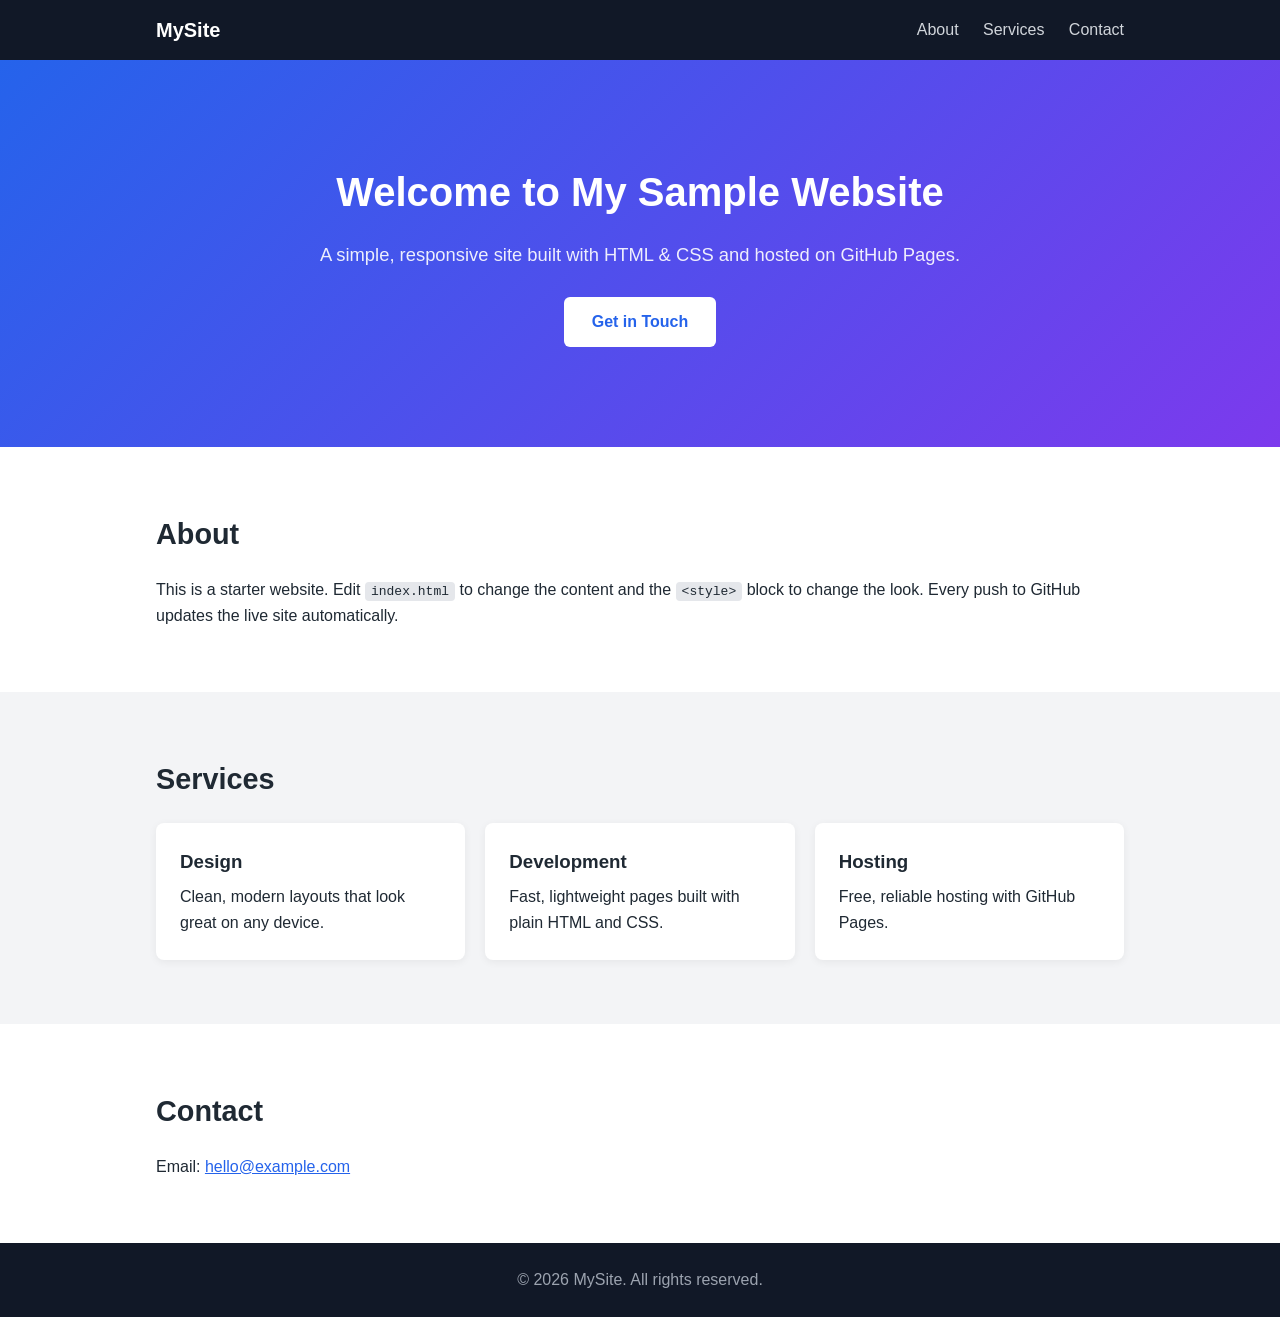
==== index.html @ a5983d8c "first commit" ====
<!DOCTYPE html>
<html lang="en">
<head>
  <meta charset="UTF-8">
  <meta name="viewport" content="width=device-width, initial-scale=1.0">
  <title>My Sample Website</title>
  <style>
    * { box-sizing: border-box; margin: 0; padding: 0; }

    body {
      font-family: -apple-system, BlinkMacSystemFont, "Segoe UI", Roboto, sans-serif;
      line-height: 1.6;
      color: #1f2933;
      background: #ffffff;
    }

    .container { max-width: 1000px; margin: 0 auto; padding: 0 16px; }

    a { color: #2563eb; }

    /* Navigation */
    .nav { background: #111827; position: sticky; top: 0; z-index: 10; }
    .nav-inner { display: flex; justify-content: space-between; align-items: center; height: 60px; }
    .logo { color: #fff; font-weight: 700; font-size: 1.25rem; text-decoration: none; }
    .nav nav a { color: #d1d5db; text-decoration: none; margin-left: 20px; }
    .nav nav a:hover { color: #fff; }

    /* Hero */
    .hero {
      background: linear-gradient(135deg, #2563eb, #7c3aed);
      color: #fff;
      text-align: center;
      padding: 100px 0;
    }
    .hero h1 { font-size: 2.5rem; margin-bottom: 16px; }
    .hero p { font-size: 1.15rem; margin-bottom: 28px; opacity: 0.9; }

    .btn {
      display: inline-block;
      background: #fff;
      color: #2563eb;
      padding: 12px 28px;
      border-radius: 6px;
      text-decoration: none;
      font-weight: 600;
    }
    .btn:hover { background: #e5e7eb; }

    /* Sections */
    .section { padding: 64px 0; }
    .section.alt { background: #f3f4f6; }
    .section h2 { font-size: 1.8rem; margin-bottom: 20px; }

    code { background: #e5e7eb; padding: 2px 6px; border-radius: 4px; }

    .cards { display: grid; grid-template-columns: repeat(auto-fit, minmax(240px, 1fr)); gap: 20px; }
    .card { background: #fff; padding: 24px; border-radius: 8px; box-shadow: 0 2px 8px rgba(0, 0, 0, 0.06); }
    .card h3 { margin-bottom: 8px; }

    /* Footer */
    .footer { background: #111827; color: #9ca3af; text-align: center; padding: 24px 0; }

    @media (max-width: 600px) {
      .hero { padding: 64px 0; }
      .hero h1 { font-size: 1.8rem; }
      .nav nav a { margin-left: 12px; font-size: 0.9rem; }
    }
  </style>
</head>
<body>
  <header class="nav">
    <div class="container nav-inner">
      <a href="#" class="logo">MySite</a>
      <nav>
        <a href="#about">About</a>
        <a href="#services">Services</a>
        <a href="#contact">Contact</a>
      </nav>
    </div>
  </header>

  <section class="hero">
    <div class="container">
      <h1>Welcome to My Sample Website</h1>
      <p>A simple, responsive site built with HTML &amp; CSS and hosted on GitHub Pages.</p>
      <a href="#contact" class="btn">Get in Touch</a>
    </div>
  </section>

  <section id="about" class="section">
    <div class="container">
      <h2>About</h2>
      <p>This is a starter website. Edit <code>index.html</code> to change the content and the
        <code>&lt;style&gt;</code> block to change the look. Every push to GitHub updates the live site automatically.</p>
    </div>
  </section>

  <section id="services" class="section alt">
    <div class="container">
      <h2>Services</h2>
      <div class="cards">
        <div class="card">
          <h3>Design</h3>
          <p>Clean, modern layouts that look great on any device.</p>
        </div>
        <div class="card">
          <h3>Development</h3>
          <p>Fast, lightweight pages built with plain HTML and CSS.</p>
        </div>
        <div class="card">
          <h3>Hosting</h3>
          <p>Free, reliable hosting with GitHub Pages.</p>
        </div>
      </div>
    </div>
  </section>

  <section id="contact" class="section">
    <div class="container">
      <h2>Contact</h2>
      <p>Email: <a href="mailto:hello@example.com">hello@example.com</a></p>
    </div>
  </section>

  <footer class="footer">
    <div class="container">
      <p>&copy; <span id="year"></span> MySite. All rights reserved.</p>
    </div>
  </footer>

  <script>
    document.getElementById("year").textContent = new Date().getFullYear();
  </script>
</body>
</html>
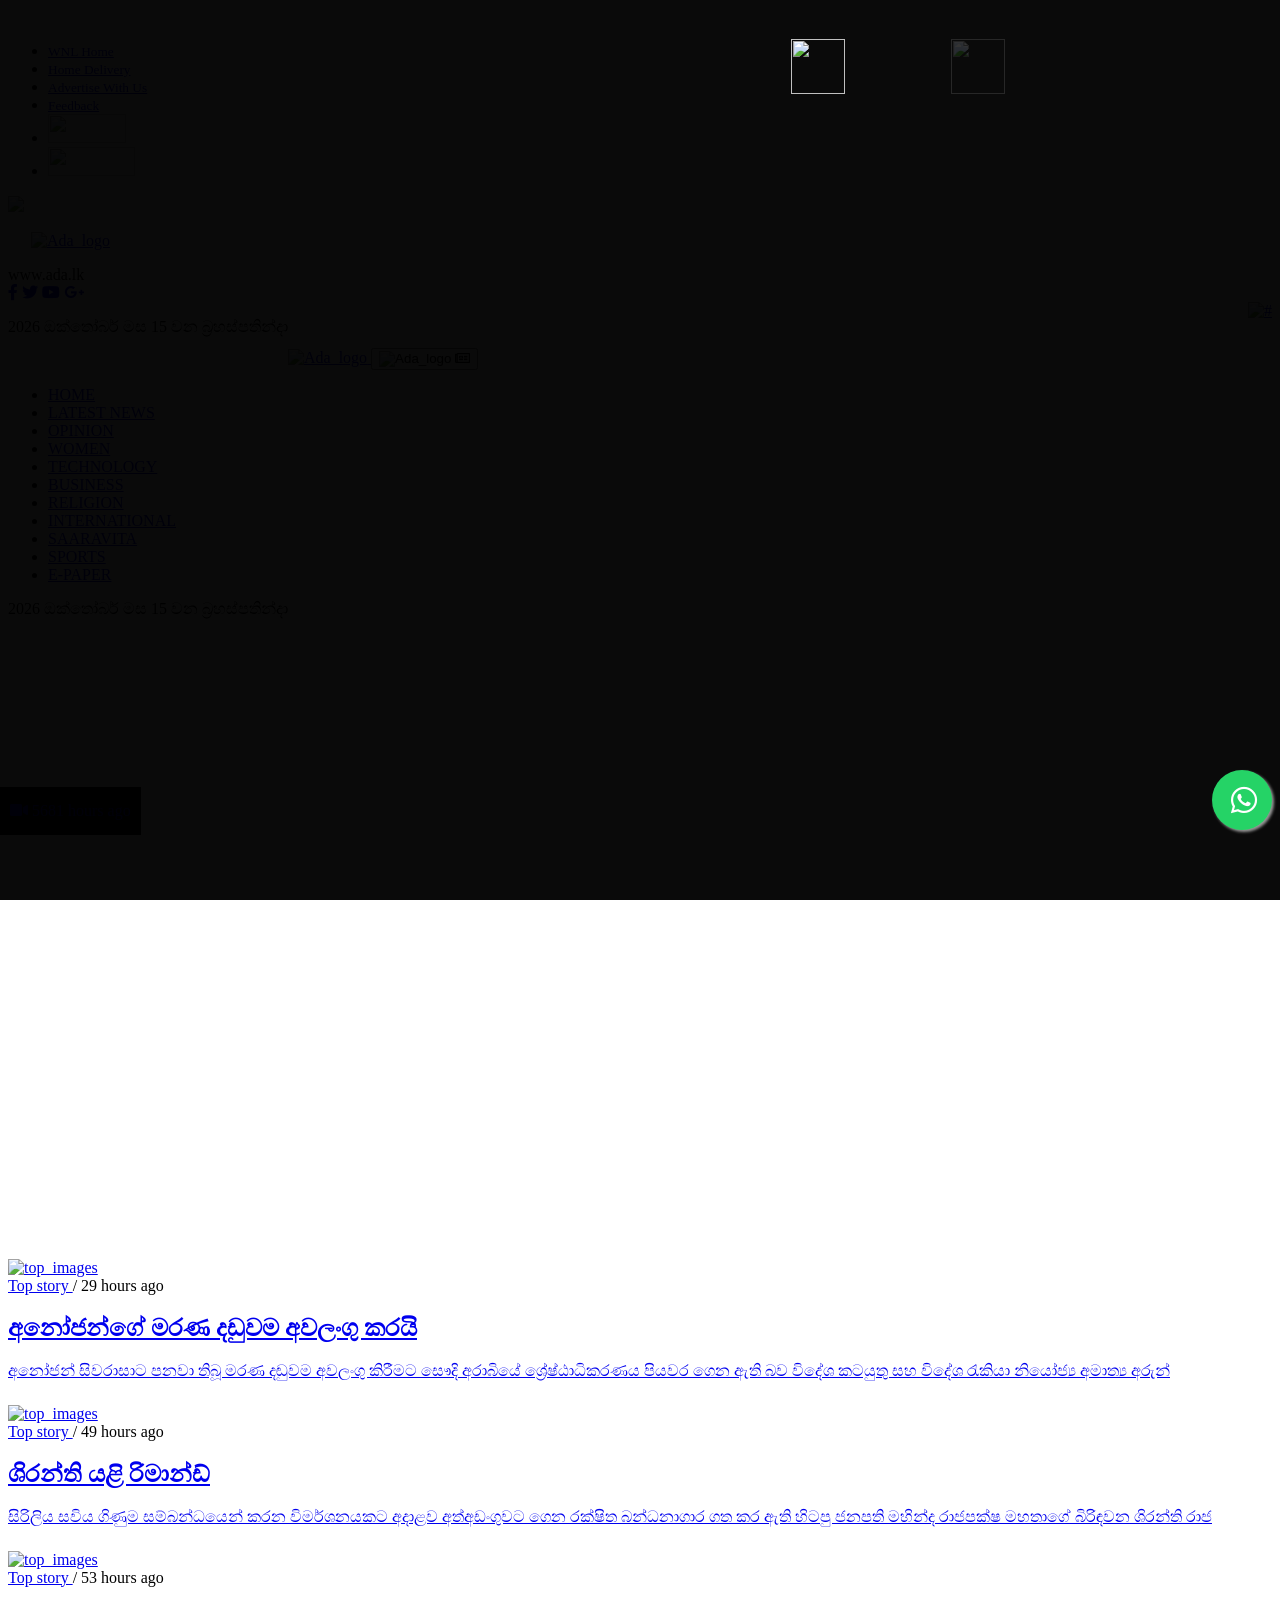
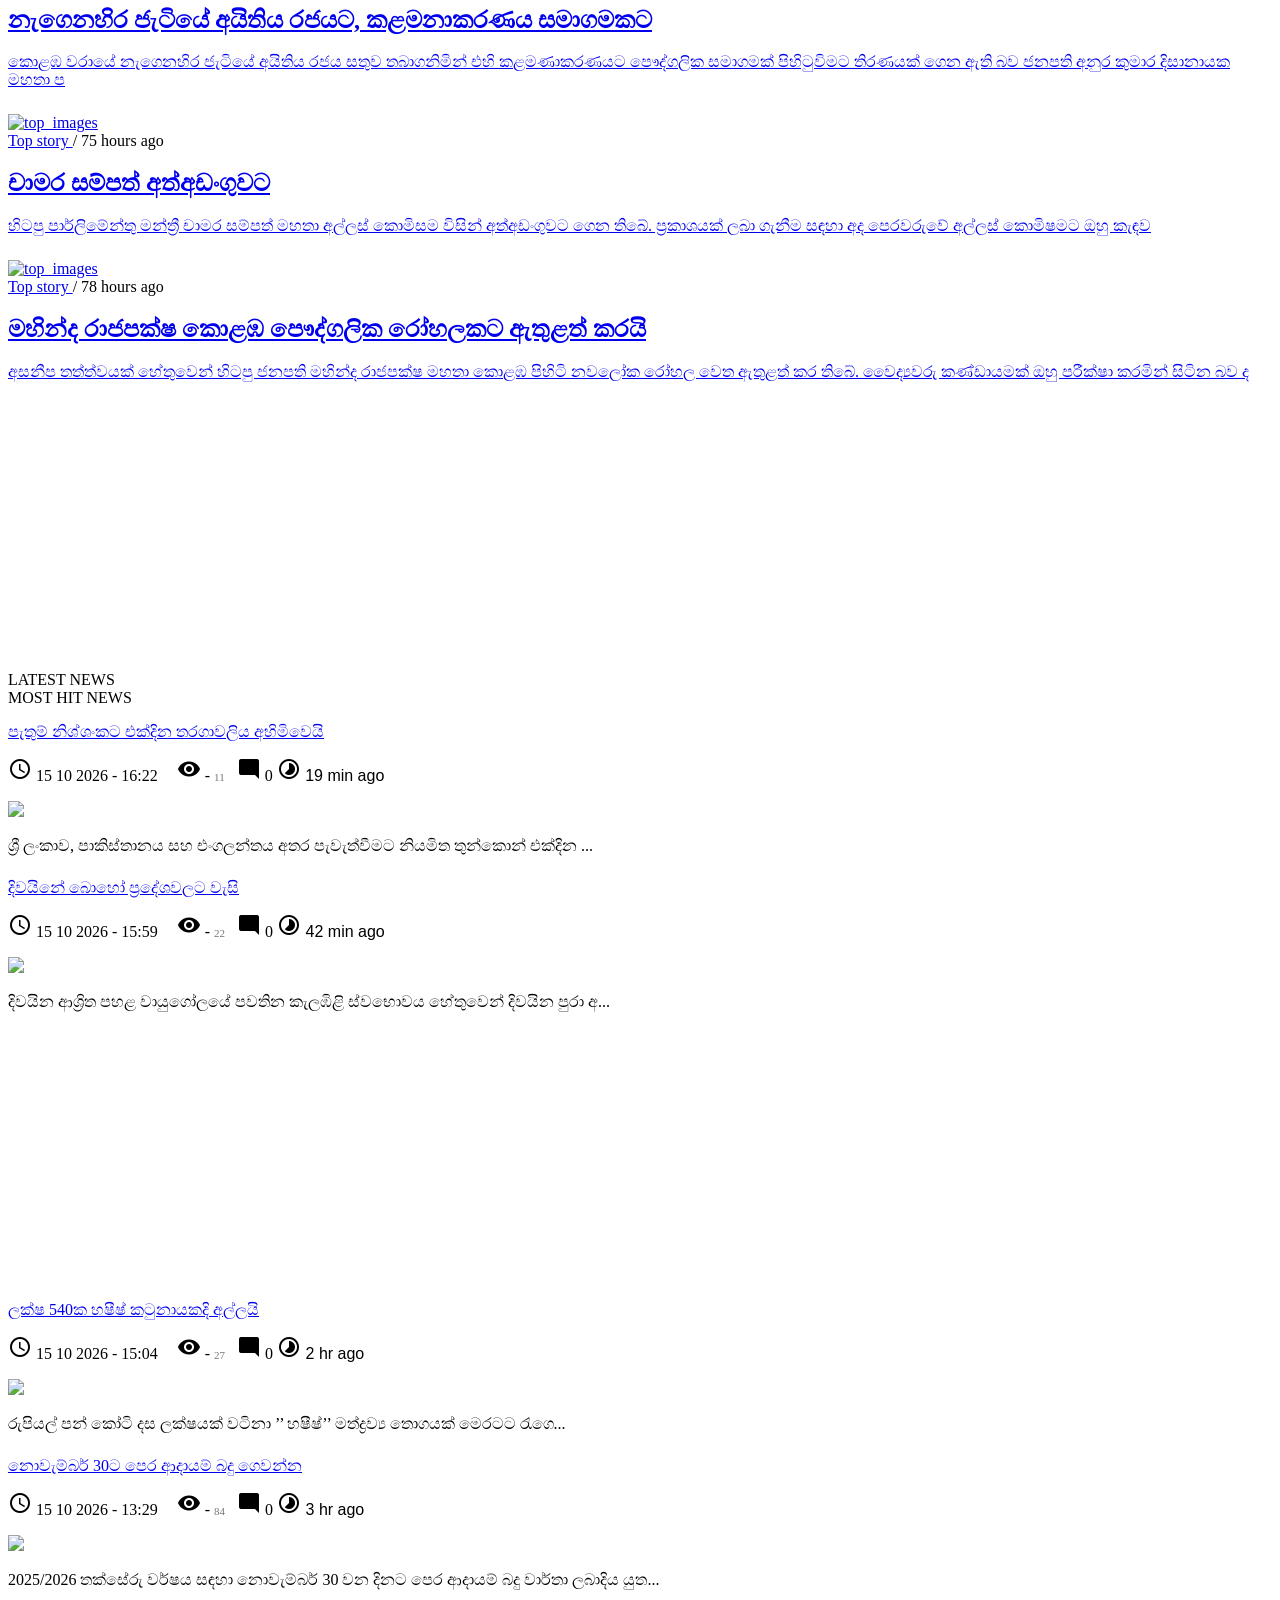
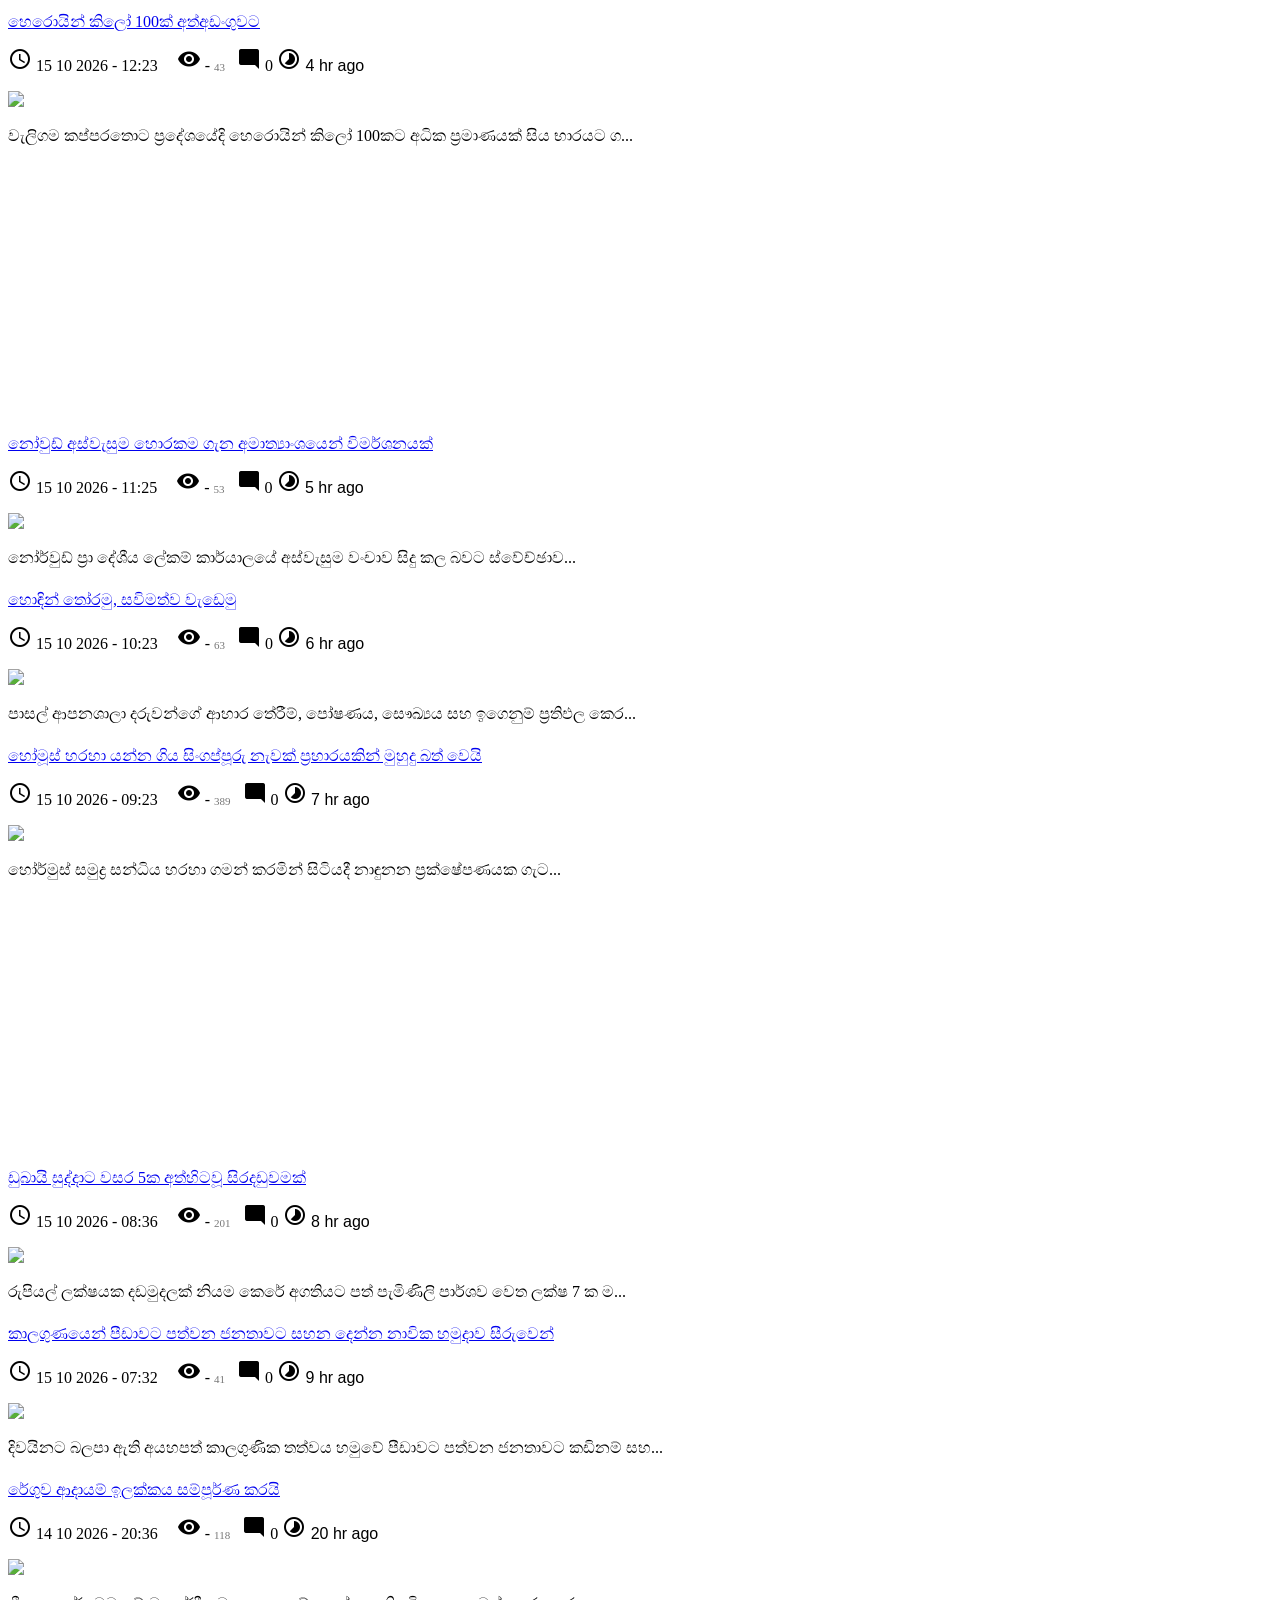
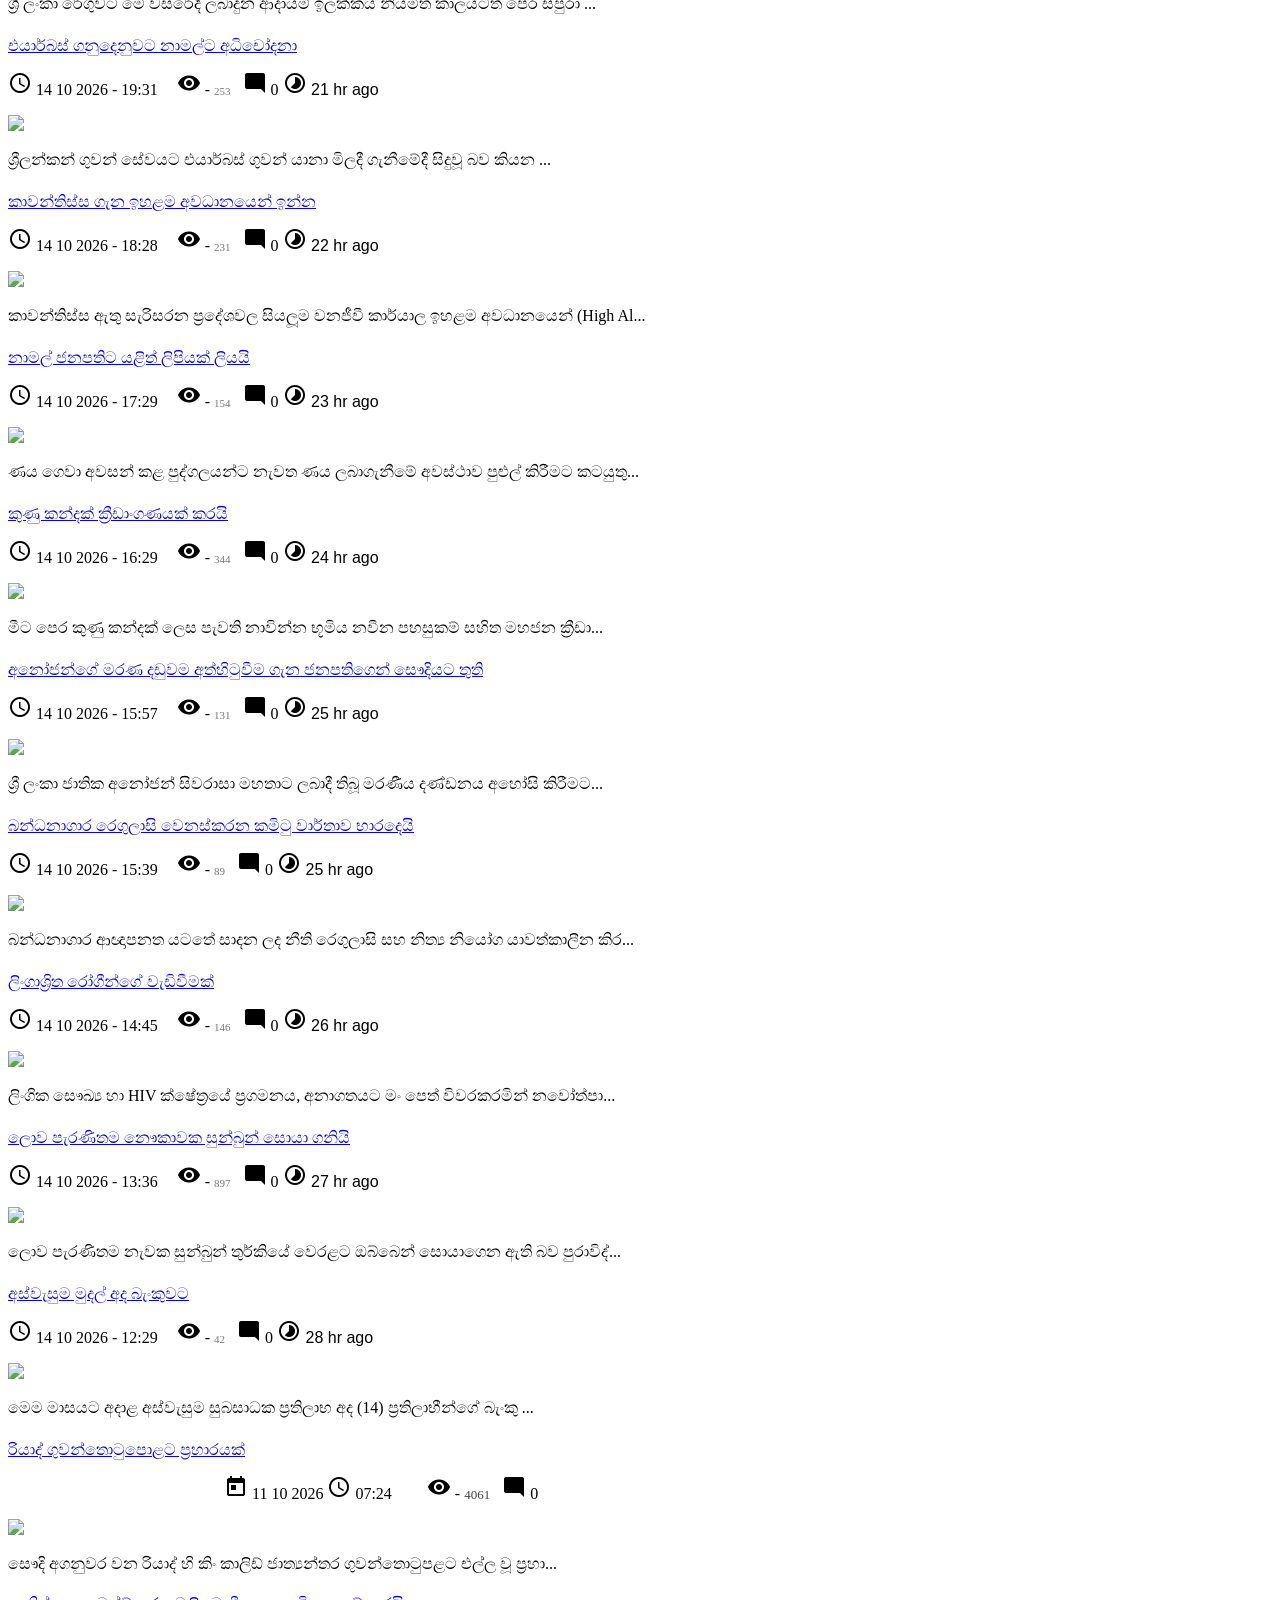
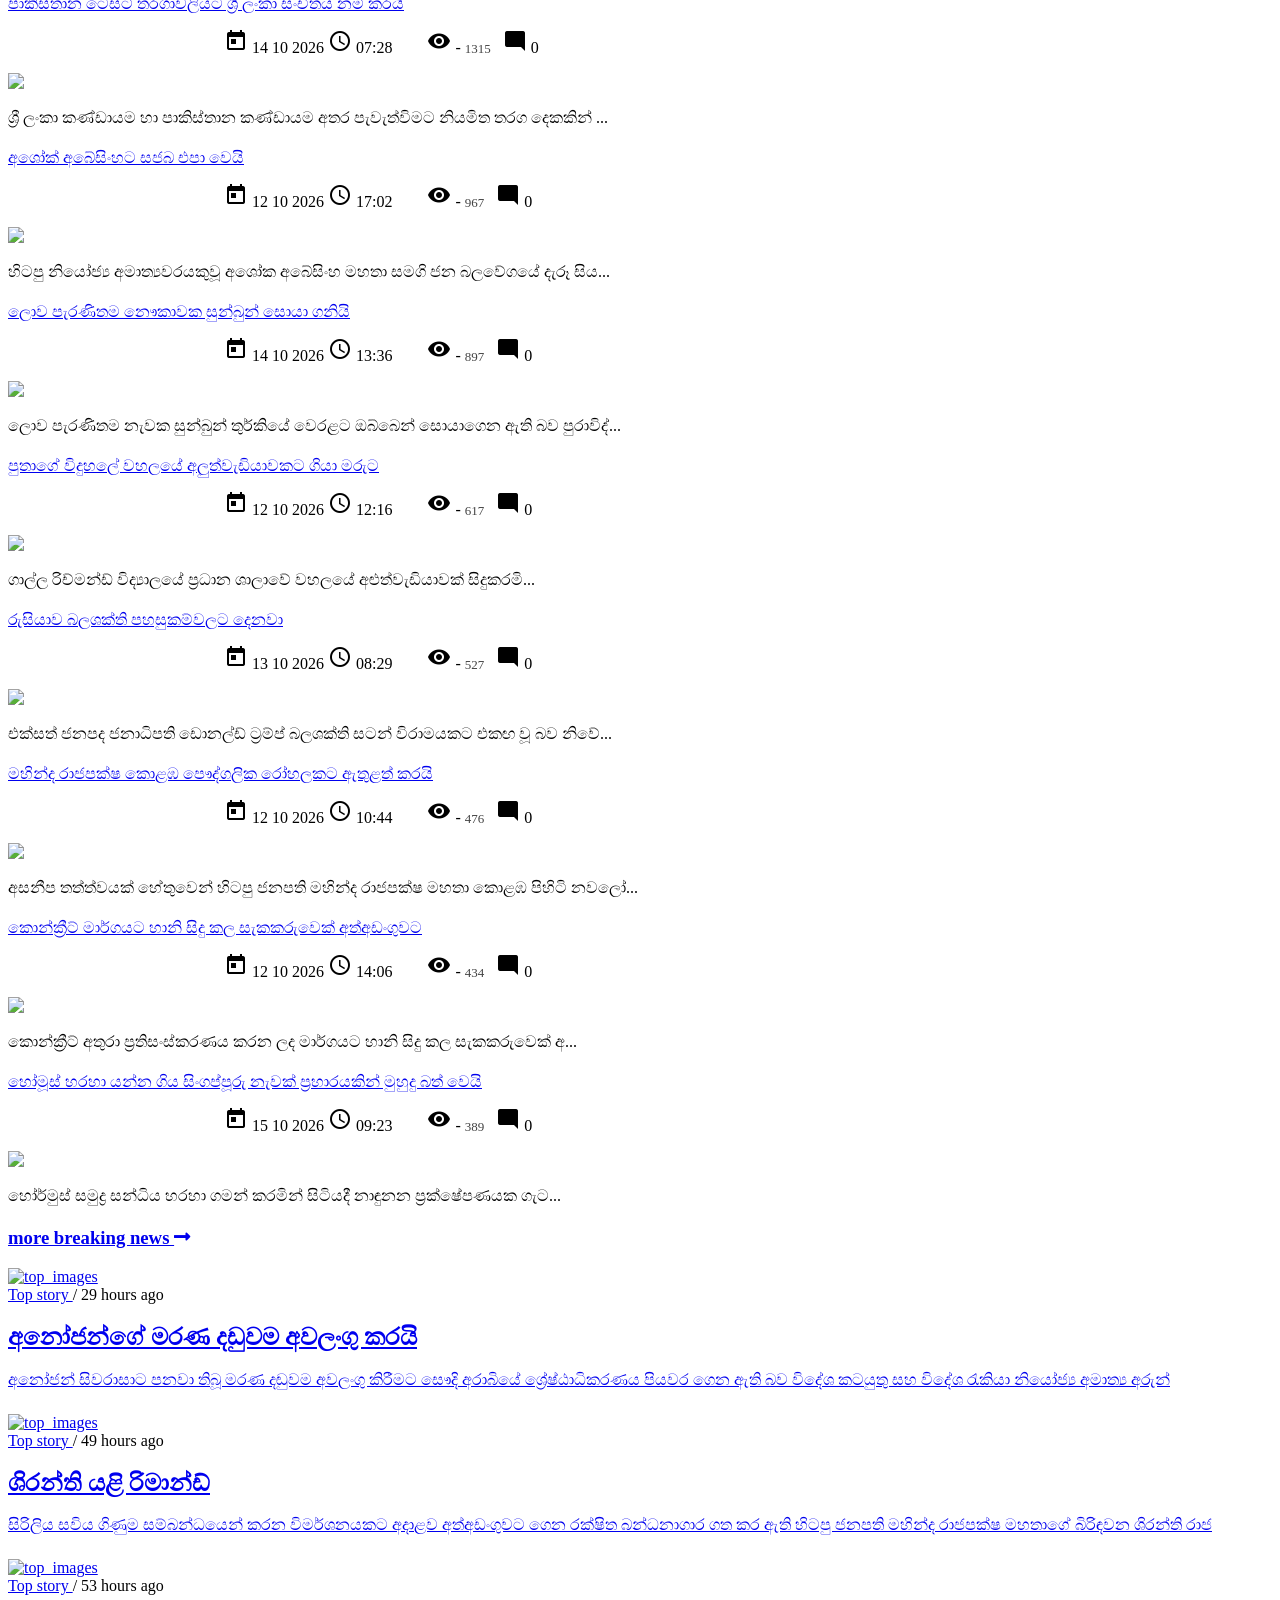
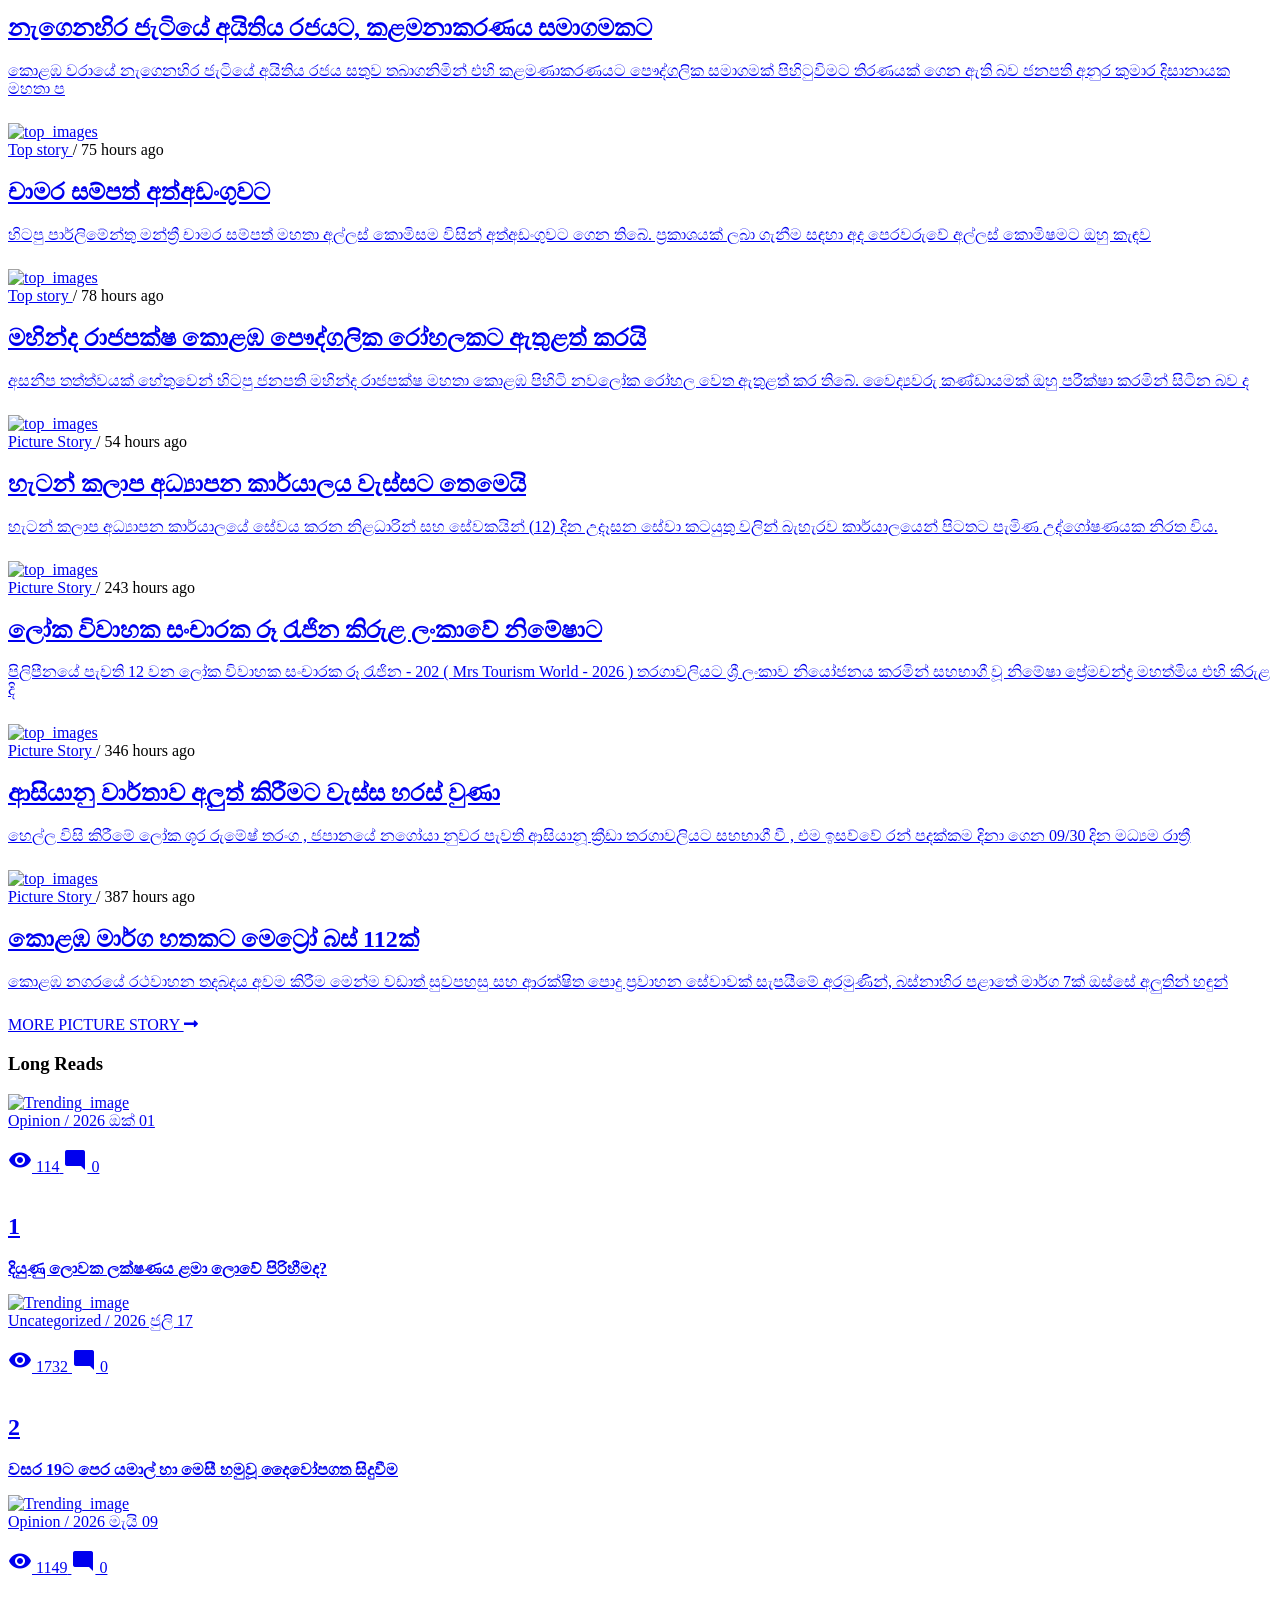
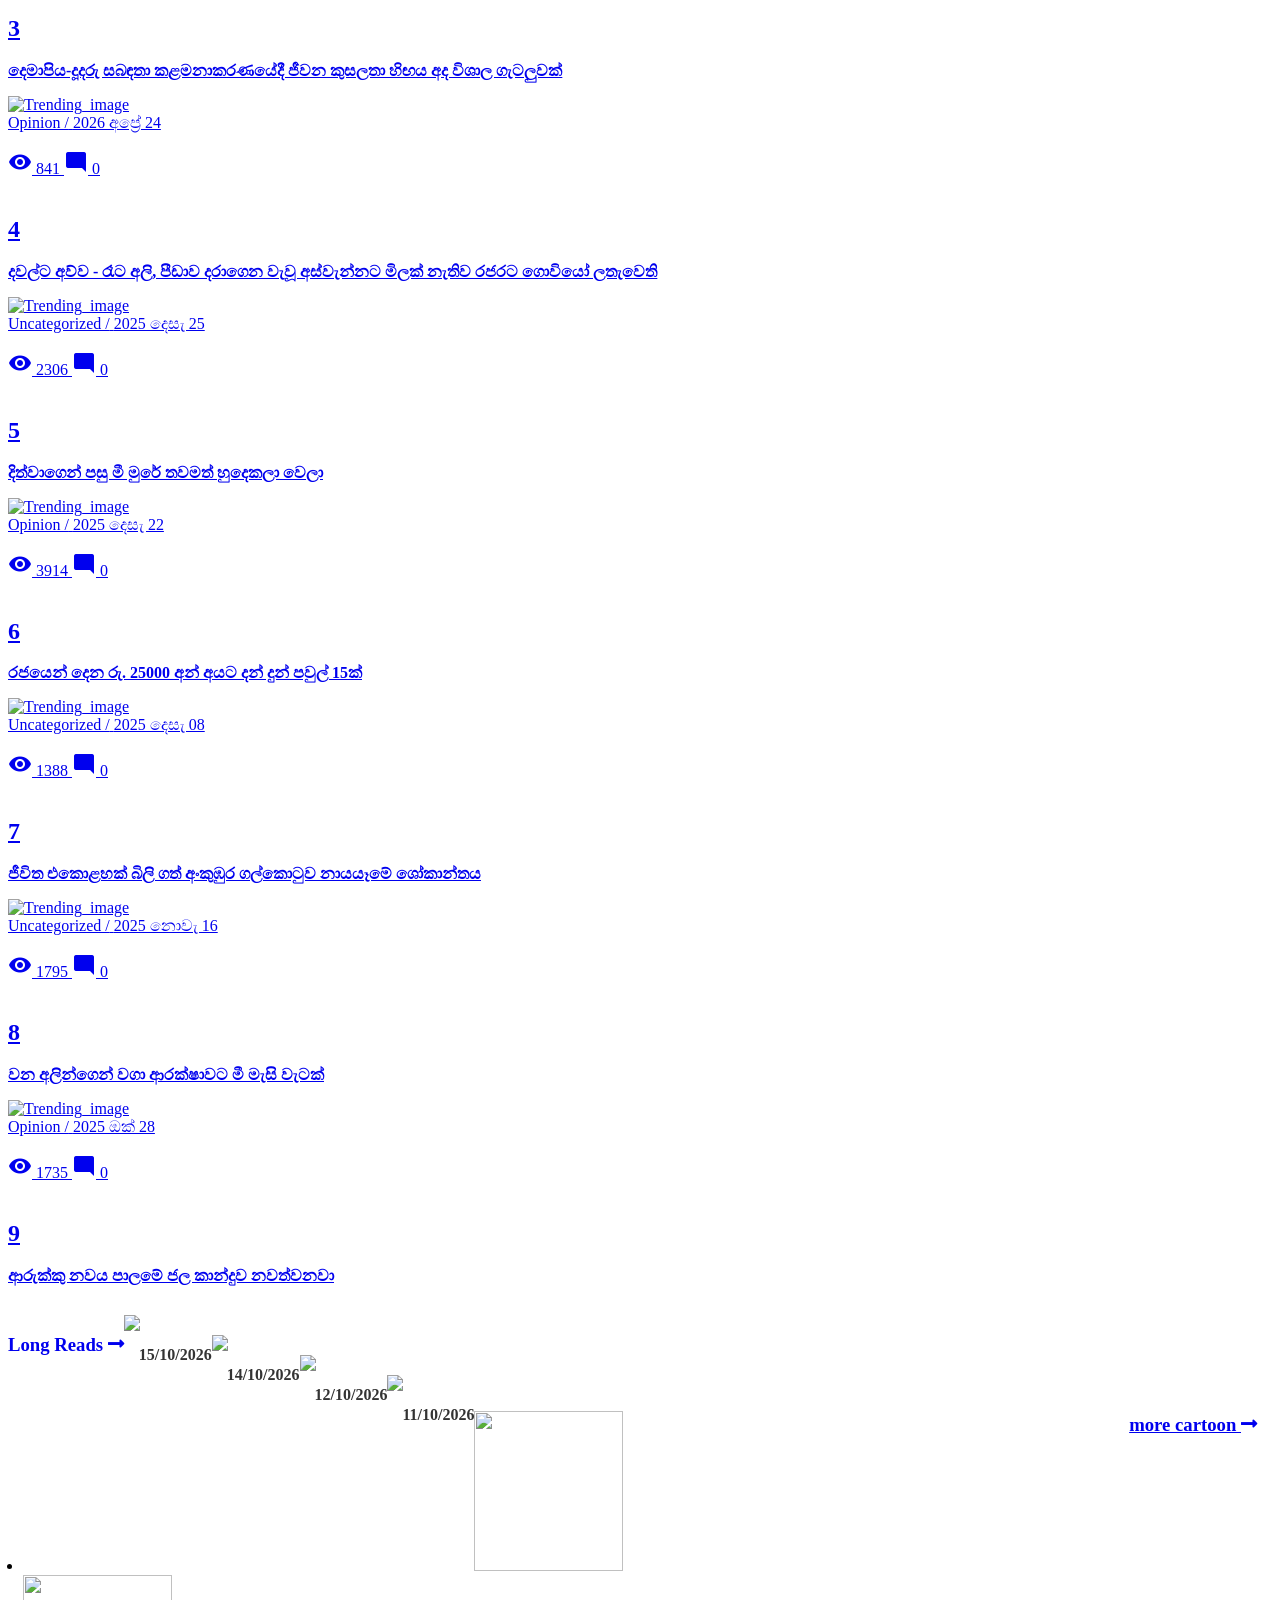
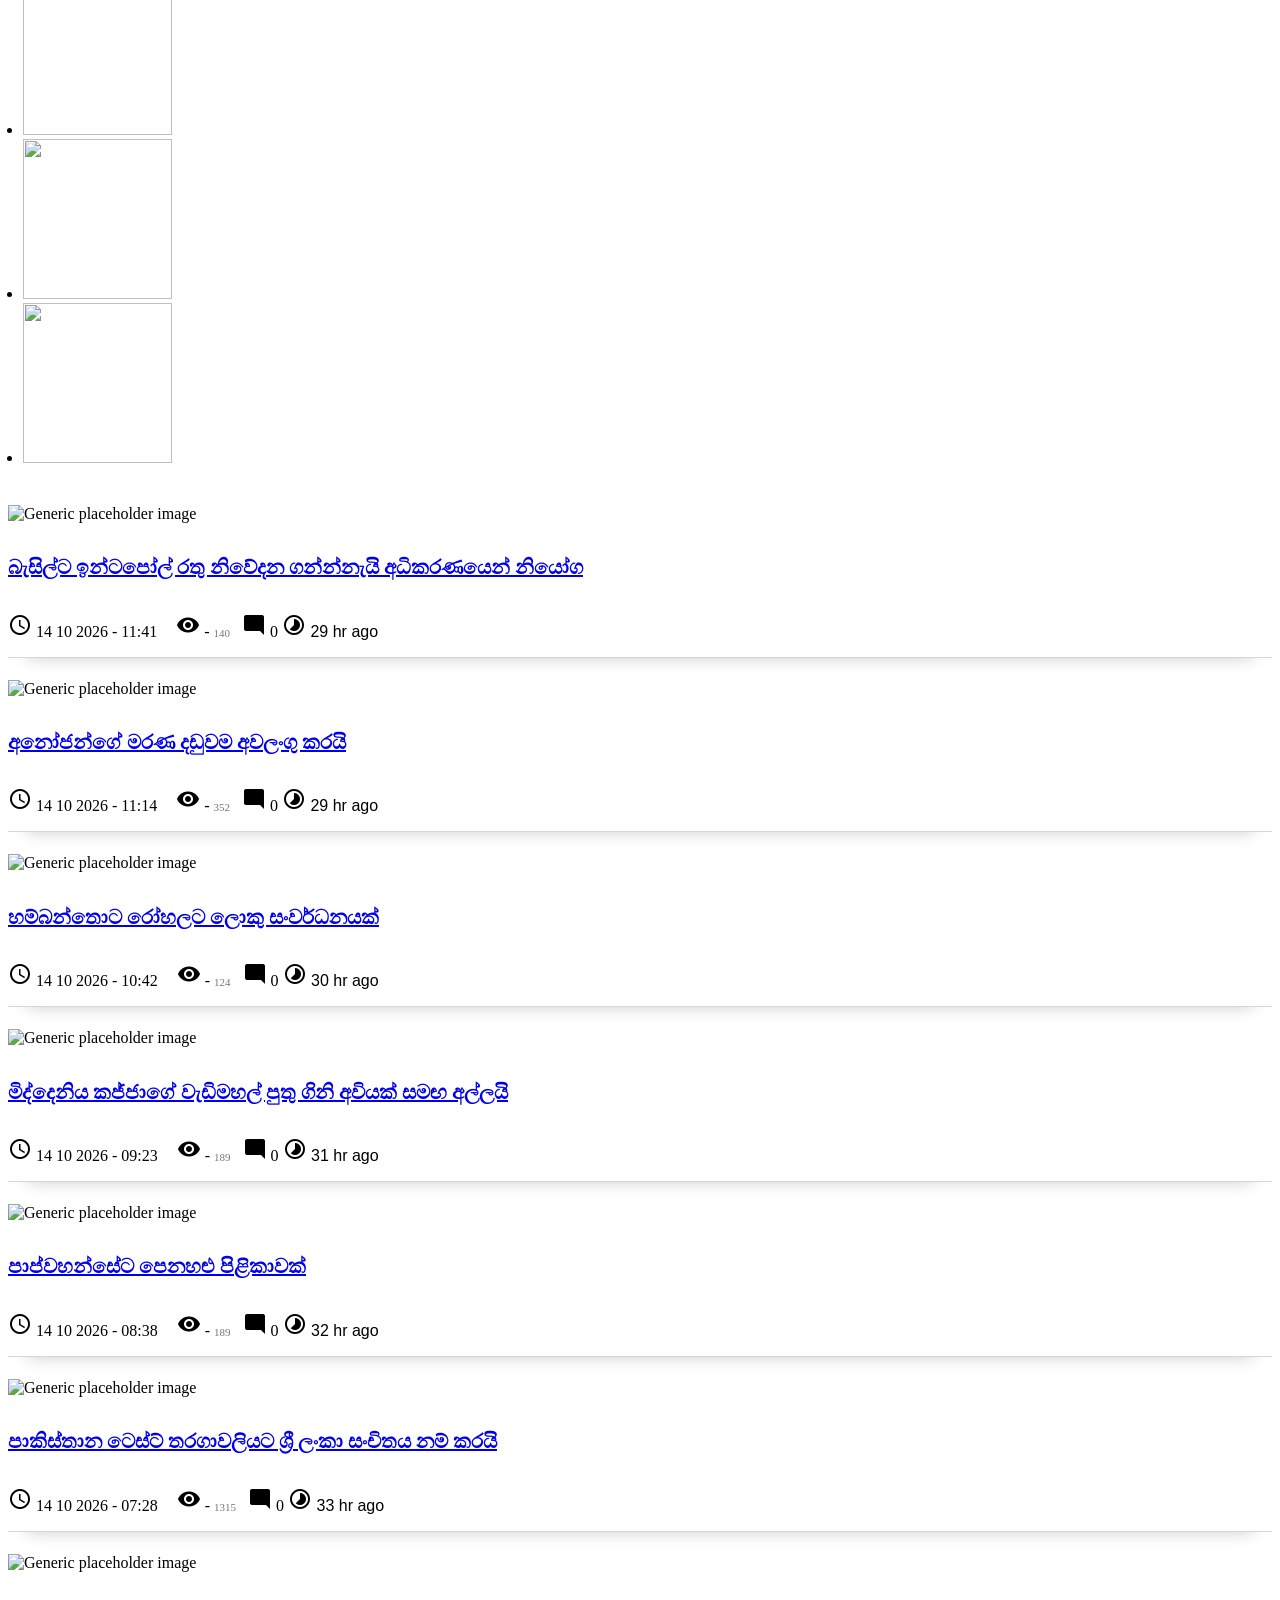
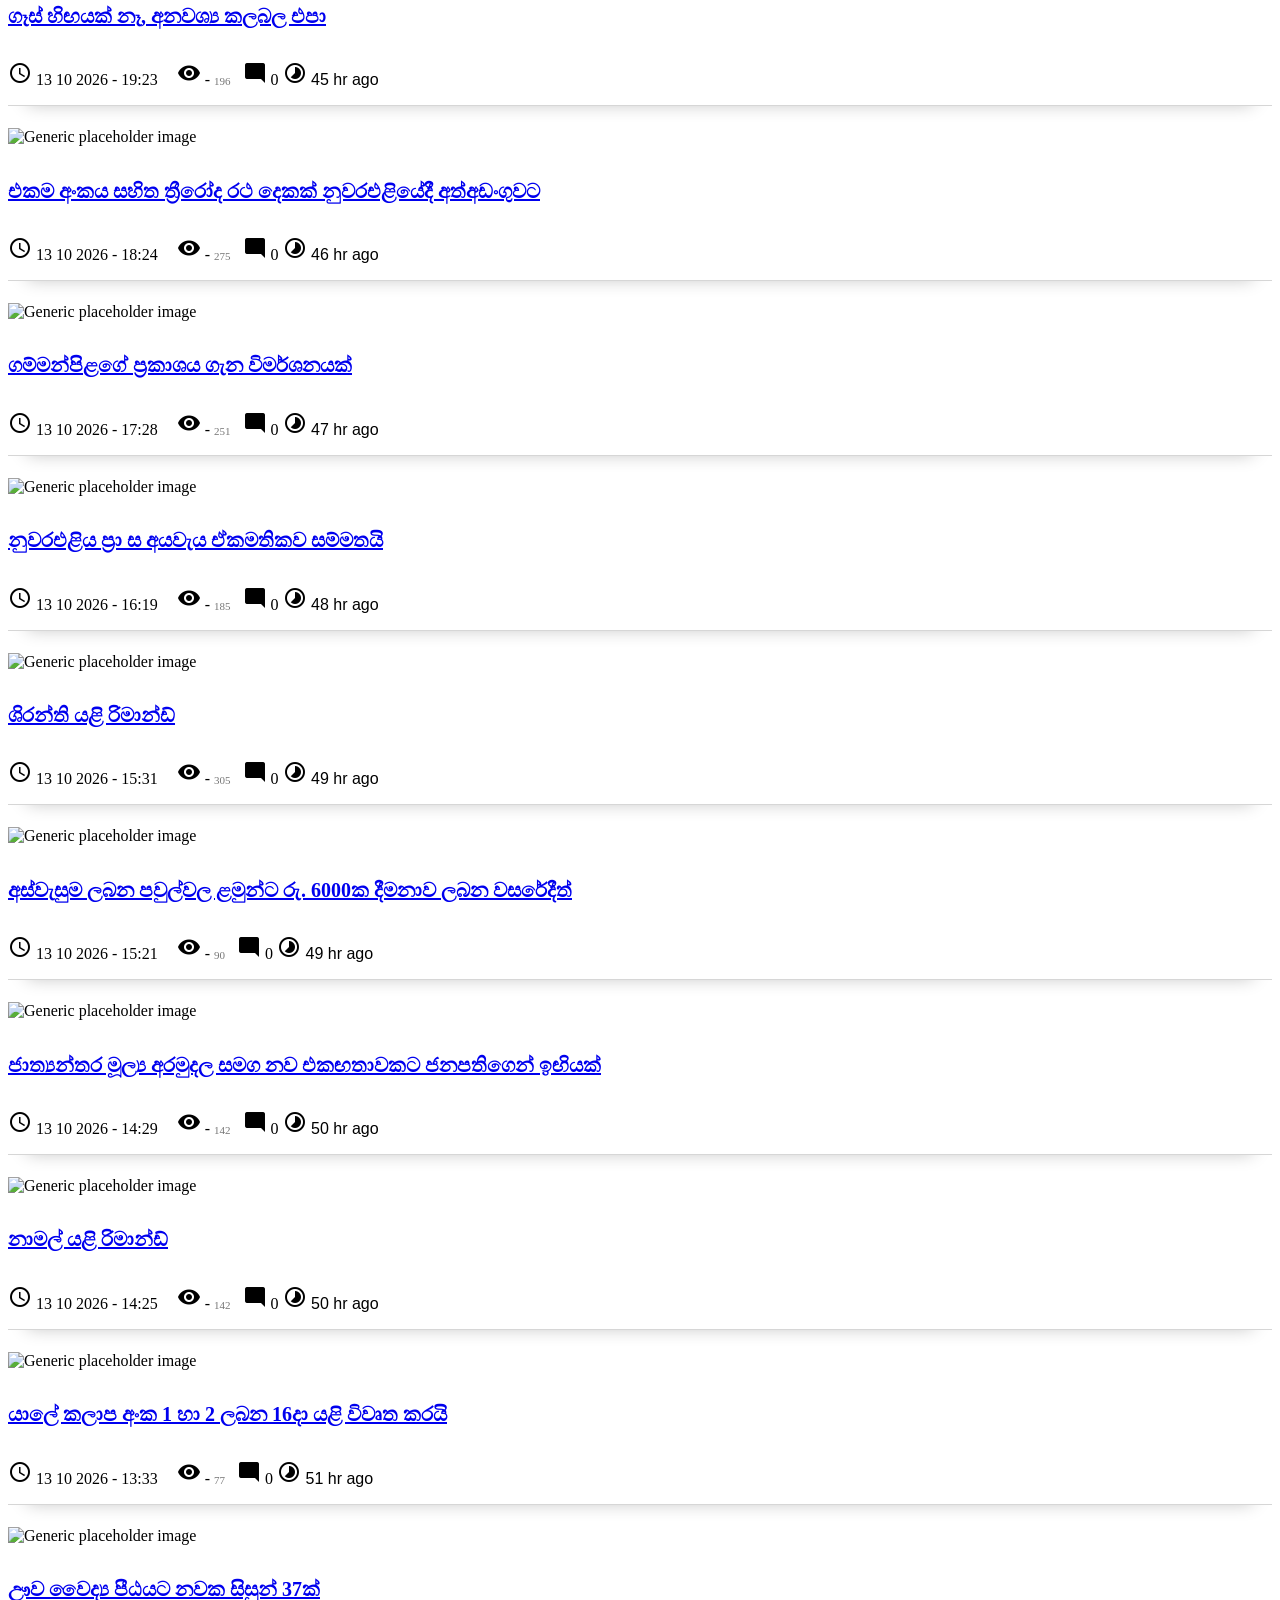
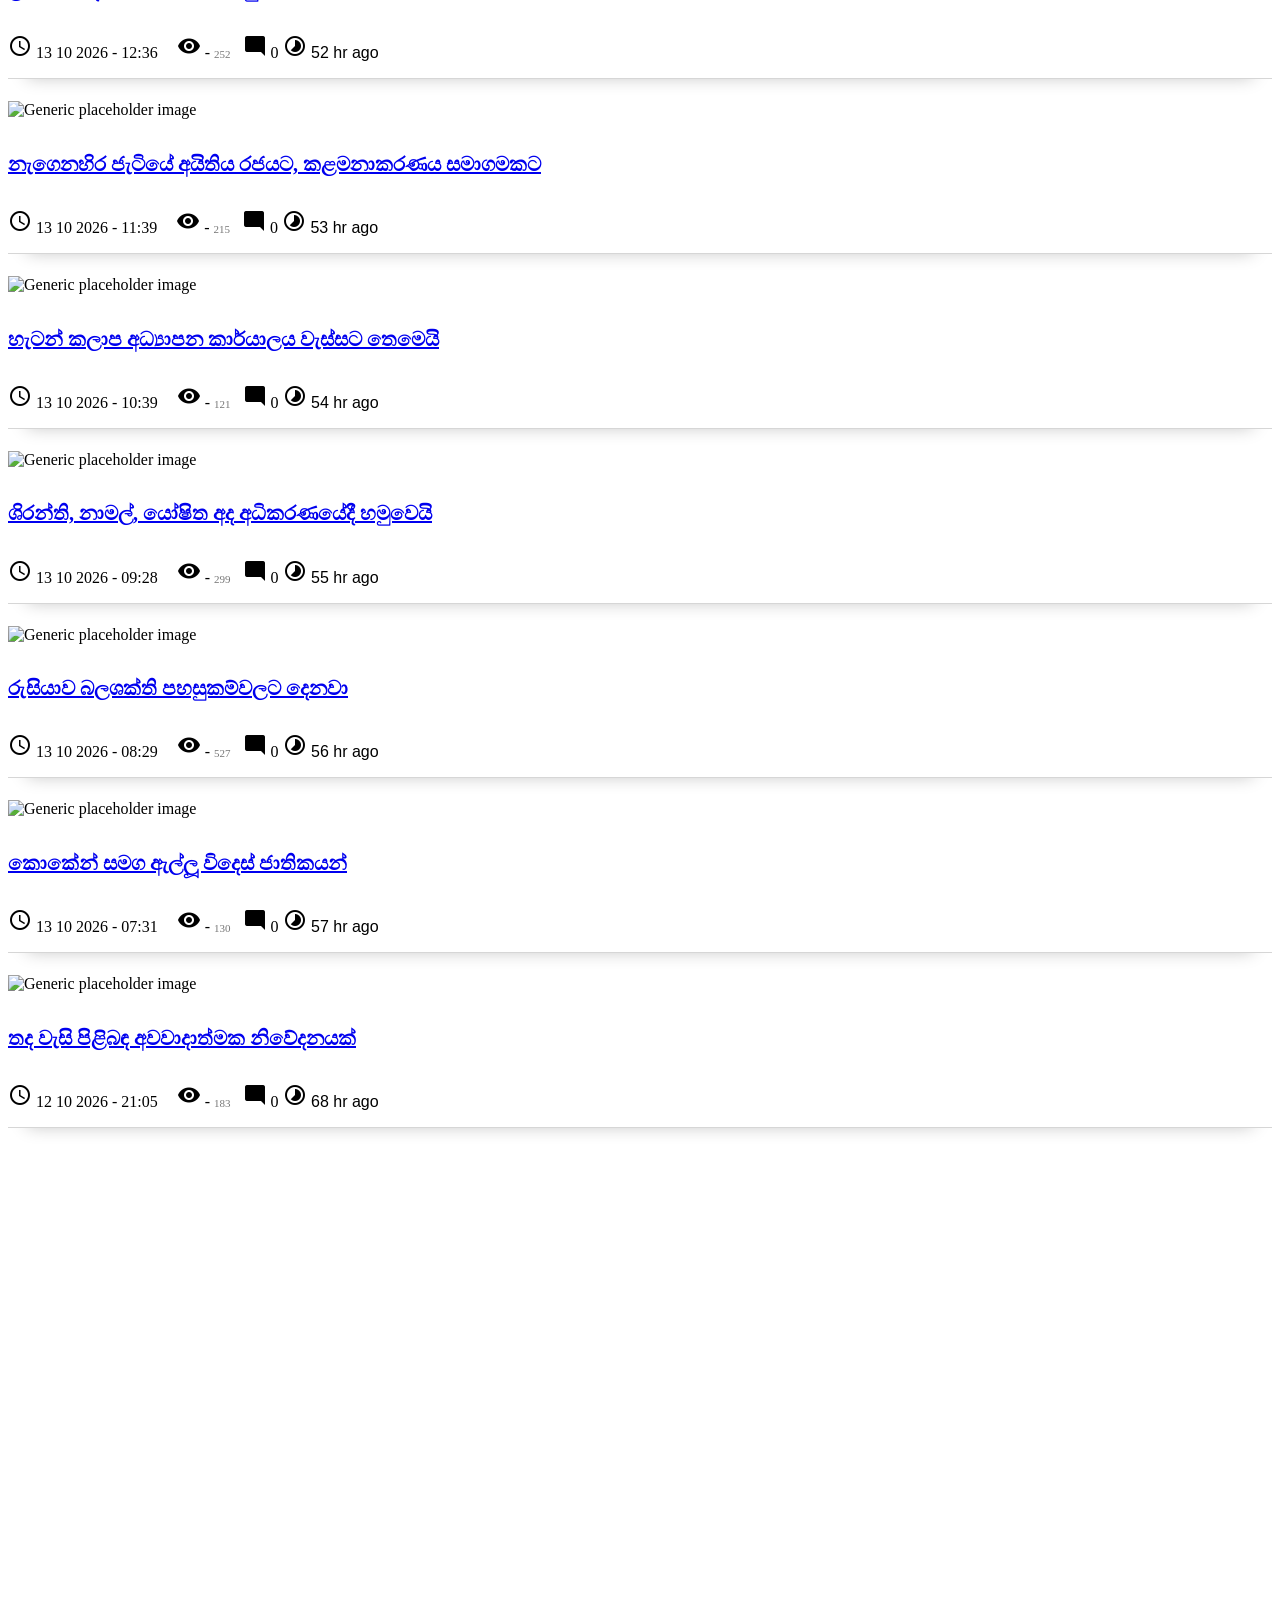
==== commit d77ca3b1: "Update with source code" ====
--- a/index.html
+++ b/index.html
@@ -1,135 +1,6366 @@
+
 <!DOCTYPE html>
-<html lang="en">
-<head>
-  <meta charset="UTF-8">
-  <meta name="viewport" content="width=device-width, initial-scale=1.0">
-  <title>My Sample Website</title>
-  <style>
-    * { box-sizing: border-box; margin: 0; padding: 0; }
-
-    body {
-      font-family: -apple-system, BlinkMacSystemFont, "Segoe UI", Roboto, sans-serif;
-      line-height: 1.6;
-      color: #1f2933;
-      background: #ffffff;
+<html lang="en">  
+<html>
+<head>  
+    <meta charset="utf-8">
+    <meta name="viewport" content="width=device-width, initial-scale=1, shrink-to-fit=no">
+
+    <title>Sri Lanka Sinhala Breaking News Headlines Current Political News Sri lanka | Ada.lk </title>
+    <meta name="keywords" content="Ada.lk – Sri Lanka 24 Hours  Sinhala Breaking News : News, video news, Latest News Hot news,Goship ,Politics, Video, Finance, Business, Sports, Entertainment, Travel.">
+    <meta name="description" content="Ada.lk – Sri Lanka 24 Hours  Sinhala Breaking News : News, video news, Latest News Hot news,Goship ,Politics, Video, Finance, Business, Sports, Entertainment, Travel.">
+
+    <!-- Bootstrap CSS -->
+    <link rel="stylesheet" href="https://www.ada.lk/assets/library/css/bootstrap.min.css">
+    <!-- material icons -->
+    <link href="https://fonts.googleapis.com/icon?family=Material+Icons" rel="stylesheet">
+    <!-- font awesome -->
+    <link rel="stylesheet" href="https://use.fontawesome.com/releases/v5.0.10/css/all.css" integrity="sha384-+d0P83n9kaQMCwj8F4RJB66tzIwOKmrdb46+porD/OvrJ+37WqIM7UoBtwHO6Nlg" crossorigin="anonymous">
+    <!-- main CSS stylesheet-->
+    <link rel="stylesheet" href="https://www.ada.lk/assets/assets/css/color.css">
+    <link rel="stylesheet" href="https://www.ada.lk/assets/assets/css/typography-v3.css">
+		<link rel="stylesheet" href="https://www.ada.lk/assets/assets/css/main-v7.css">
+  
+	
+    <link rel="stylesheet" href="https://www.ada.lk/assets/assets/css/responsive-v2.css">
+    <link rel="stylesheet" href="https://www.ada.lk/assets/assets/css/animate.css">
+    <link rel="icon" type="image/jpg" href="https://www.ada.lk/assets/assets/images/favico.jpg"/>
+	<style>		
+body {
+	-youbkit-touch-callout: none; /* iOS Safari */
+	-youbkit-user-select: none;   /* Chrome 6.0+, Safari 3.1+, Edge & Opera 15+ */
+	-moz-user-select: none;       /* Firefox */
+	-ms-user-select: none;        /* IE 10+ and Edge */
+	user-select: none;            /* Non-prefixed version, 
+								  currently supported by Chrome and Opera */
+}</style>
+	
+	<style>		
+#RBOverlay {
+  display: none; /* Initially hidden */
+  position: fixed;
+  top: 0;
+  left: 0;
+  width: 100%;
+  height: 100%;
+  background-color: rgba(0, 0, 0, 0); /* Transparent background */
+  z-index: 100000; /* Ensure it's on top */
+  overflow: hidden; /* Hide scrollbars within the iframe */
+}
+
+#RBOverlay iframe {
+  width: 100%;
+  height: 100%;
+  border: none; /* Remove iframe border */
+}
+	</style>
+
+    <style>
+    @media screen and (min-color-index:0) and(-webkit-min-device-pixel-ratio:0) { @media {
+    .ada-text h2 {font-family: Arial, Helvetica, sans-serif !important;}
+    .br-latest-head{font-family: Arial, Helvetica, sans-serif !important;}
+     p.thumb-text{font-family:  Arial, Helvetica, sans-serif !important;}
+    .news-title{font-family: Arial, Helvetica, sans-serif !important;}
+    .title p{font-family: Arial, Helvetica, sans-serif !important;}
+    .news-content .content-title{font-family: Arial, Helvetica, sans-serif !important;}
+    h5.video-text{font-family: Arial, Helvetica, sans-serif !important;}
+    .news-content-women .content-title{font-family: Arial, Helvetica, sans-serif !important;}
+    .big-content .content-text h2{font-family: Arial, Helvetica, sans-serif !important;
+        }
+    p.poll-body{font-family: Arial, Helvetica, sans-serif !important;}
+
+    h2.my-1{font-family: Arial,Helvetica, sans-serif !important;}
+
+
+
+         }
+    
+
+
+    @media not all and (min-resolution:.001dpcm){ @supports (-webkit-appearance:none) and (stroke-color:transparent) {
+        .ada-text h2 {font-family: Arial, Helvetica, sans-serif !important;}
+    .br-latest-head{font-family: Arial, Helvetica, sans-serif !important;}
+     p.thumb-text{font-family:  Arial, Helvetica, sans-serif !important;}
+    .news-title{font-family: Arial, Helvetica, sans-serif !important;}
+    .title p{font-family: Arial, Helvetica, sans-serif !important;}
+    .news-content .content-title{font-family: Arial, Helvetica, sans-serif !important;}
+    h5.video-text{font-family: Arial, Helvetica, sans-serif !important;}
+    .news-content-women .content-title{font-family: Arial, Helvetica, sans-serif !important;}
+    .big-content .content-text h2{font-family: Arial, Helvetica, sans-serif !important;
+        }
+    p.poll-body{font-family: Arial, Helvetica, sans-serif !important;}
+
+    h2.my-1{font-family: Arial,Helvetica, sans-serif !important;}
+        }}
+
+
+    @media not all and (min-resolution:.001dpcm){ @supports (-webkit-appearance:none) and (not (stroke-color:transparent)) {
+        .ada-text h2 {font-family: Arial, Helvetica, sans-serif !important;}
+    .br-latest-head{font-family: Arial, Helvetica, sans-serif !important;}
+     p.thumb-text{font-family:  Arial, Helvetica, sans-serif !important;}
+    .news-title{font-family: Arial, Helvetica, sans-serif !important;}
+    .title p{font-family: Arial, Helvetica, sans-serif !important;}
+    .news-content .content-title{font-family: Arial, Helvetica, sans-serif !important;}
+    h5.video-text{font-family: Arial, Helvetica, sans-serif !important;}
+    .news-content-women .content-title{font-family: Arial, Helvetica, sans-serif !important;}
+    .big-content .content-text h2{font-family: Arial, Helvetica, sans-serif !important;
+        }
+    p.poll-body{font-family: Arial, Helvetica, sans-serif !important;}
+
+    h2.my-1{font-family: Arial,Helvetica, sans-serif !important;}
+        }}
+
+
+
+
+
+
+.sldad p img{display: block; max-width: 100%; height: auto;}
+		.sldad p {margin-bottom: 0px  !important;}
+    copy-bar{background-color: #343a40;}
+    .bottom-copy{background-color: #000; color: #fff;}
+
+    @media only screen and (max-width: 580px){
+        .secrow{
+        margin-right: 0px !important;
+        }
     }
-
-    .container { max-width: 1000px; margin: 0 auto; padding: 0 16px; }
-
-    a { color: #2563eb; }
-
-    /* Navigation */
-    .nav { background: #111827; position: sticky; top: 0; z-index: 10; }
-    .nav-inner { display: flex; justify-content: space-between; align-items: center; height: 60px; }
-    .logo { color: #fff; font-weight: 700; font-size: 1.25rem; text-decoration: none; }
-    .nav nav a { color: #d1d5db; text-decoration: none; margin-left: 20px; }
-    .nav nav a:hover { color: #fff; }
-
-    /* Hero */
-    .hero {
-      background: linear-gradient(135deg, #2563eb, #7c3aed);
-      color: #fff;
-      text-align: center;
-      padding: 100px 0;
+    
+    
+    li{
+        list-style:none;
     }
-    .hero h1 { font-size: 2.5rem; margin-bottom: 16px; }
-    .hero p { font-size: 1.15rem; margin-bottom: 28px; opacity: 0.9; }
-
-    .btn {
-      display: inline-block;
-      background: #fff;
-      color: #2563eb;
-      padding: 12px 28px;
-      border-radius: 6px;
-      text-decoration: none;
-      font-weight: 600;
+        .br-latest-head:hover{
+            color: #757373; 
+        }
+
+        .latest-news{
+            padding: 15px !important;
+        }
+
+        .cartoon{
+            padding: 15px !important;
+        }
+
+
+        .carousel-item li img{
+    padding: 15px 15px 0px 15px;
+}
+
+#mycartoonCarousel .list-inline {
+    white-space:nowrap;
+    overflow-x:auto;
+}
+
+#mycartoonCarousel .carousel-indicatorsn {
+    position: static;
+    left: initial;
+    width: initial;
+    margin-left: initial;
+}
+
+#mycartoonCarousel .carousel-indicatorsn > li {
+    width: initial;
+    height: initial;
+    text-indent: initial;
+    cursor: pointer;
+
+}
+
+
+.cart-item{
+    background-color: #fff !important;
+}
+
+
+
+#mycartoonCarousel .carousel-indicatorsn > li.active img {
+    opacity: 0.7;
+}
+#RBOverlay {
+  display: none; /* Initially hidden */
+  position: fixed;
+  top: 0;
+  left: 0;
+  width: 100%;
+  height: 100%;
+  background-color: rgba(0, 0, 0, 0); /* Transparent background */
+  z-index: 100000; /* Ensure it's on top */
+  overflow: hidden; /* Hide scrollbars within the iframe */
+}
+
+#RBOverlay iframe {
+  width: 100%;
+  height: 100%;
+  border: none; /* Remove iframe border */
+}
+
+    </style>
+
+
+
+          <script type="text/javascript">
+            function base_url() {
+                return 'https://www.ada.lk/';
+            }
+            
+            function static_url() {
+                return 'https://www.ada.lk/';
+            }
+            
+      
+        </script>
+        
+        <!-- Global site tag (gtag.js) - Google Analytics -->
+<script async 
+src="https://www.googletagmanager.com/gtag/js?id=UA-47324146-1"></script>
+<script>
+   window.dataLayer = window.dataLayer || [];
+   function gtag(){dataLayer.push(arguments);}
+   gtag('js', new Date());
+
+   gtag('config', 'UA-47324146-1');
+</script>
+        
+        
+    
+     <script href="https://www.ada.lk/assets/js/custom.js"></script>
+    <script src="https://ajax.googleapis.com/ajax/libs/jquery/1.11.2/jquery.min.js"></script> 
+
+    
+    
+      <script language="javascript">
+               // jQuery.noConflict();
+                                $(document).ready(function(){ adsBanner(); });
+                                $(window).resize(function(){ adsBanner(); });
+                                function adsBanner(){
+                                    var windowWidth = $(window).width();
+                                    if(windowWidth > 1324) {
+                                        $(".adsBanner").show();
+                                        if(windowWidth > 1334) {
+                                            var positionPx = ((windowWidth - 1334) / 2) + "px";
+                                            $(".invisible1").css('left',positionPx);
+                                            $(".invisible2").css('right',positionPx);
+                                        }
+                                    }
+                                    else { $(".adsBanner").hide(); }
+                                }
+                            </script>
+                            
+                            <style>
+    .invisible1 {
+    width: 130px;
+    height: 600px;
+    padding: 0px;
+    position: fixed;
+    display: block;
+    float: left;
+    top: 0px;
+    right: 0px;
+    left: -10px !important;
+    bottom: 0px;
+    margin-top: 50px;
+    margin-right: 0px;
+    margin-bottom: 0px;
+    margin-left: 10px;
+        z-index: 9999
+}
+.invisible2 {
+    width: 130px;
+    height: 600px;
+    position: fixed;
+    right: 0px !important;
+    padding: 0px;
+    float: left;
+    display: block;
+    margin-top: 50px;
+    margin-right: 0px;
+    margin-bottom: 0px;
+    margin-left: 0px;
+    z-index: 9999
+}
+
+.modalDialog {
+    position: fixed;
+    font-family: Arial, Helvetica, sans-serif;
+    top: 0;
+    right: 0;
+    bottom: 0;
+    left: 0;
+    background: rgba(0,0,0,0.8);
+    z-index: 99999;
+    opacity: 0;
+    -webkit-transition: opacity 400ms ease-in;
+    -moz-transition: opacity 400ms ease-in;
+    transition: opacity 400ms ease-in;
+    pointer-events: none
+}
+.opend {
+    opacity: 1;
+    pointer-events: auto
+}
+.modalDialog:target {
+    opacity: 1;
+    pointer-events: auto
+}
+.modalDialog > div {
+    width: 650px;
+    position: relative;
+    margin: 5% auto;
+    padding: 5px 20px 13px 20px;
+    border-radius: 10px;
+    /*background: #fff;
+    background: -moz-linear-gradient(#fff, #999);
+    background: -webkit-linear-gradient(#fff, #999);
+    background: -o-linear-gradient(#fff, #999)*/
     }
-    .btn:hover { background: #e5e7eb; }
-
-    /* Sections */
-    .section { padding: 64px 0; }
-    .section.alt { background: #f3f4f6; }
-    .section h2 { font-size: 1.8rem; margin-bottom: 20px; }
-
-    code { background: #e5e7eb; padding: 2px 6px; border-radius: 4px; }
-
-    .cards { display: grid; grid-template-columns: repeat(auto-fit, minmax(240px, 1fr)); gap: 20px; }
-    .card { background: #fff; padding: 24px; border-radius: 8px; box-shadow: 0 2px 8px rgba(0, 0, 0, 0.06); }
-    .card h3 { margin-bottom: 8px; }
-
-    /* Footer */
-    .footer { background: #111827; color: #9ca3af; text-align: center; padding: 24px 0; }
-
-    @media (max-width: 600px) {
-      .hero { padding: 64px 0; }
-      .hero h1 { font-size: 1.8rem; }
-      .nav nav a { margin-left: 12px; font-size: 0.9rem; }
+.popclose {
+    line-height: 35px;
+    position: absolute;
+    right: -25px;
+    text-align: center;
+    top: -25px;
+    width: 55px;
+    cursor: pointer;
+    height: 55px;
+    
+}
+.popclose:hover {
+    text-decoration: none
+}
+.archiven {
+   /* background-image: url("http://static.lankadeepa.lk/images/archivenn.jpg");*/
+    background-position: center top;
+    background-repeat: no-repeat;
+    height: 17px;
+    margin-top: 3px;
+    width: 71px;
+}
+.archiven:hover {
+   /* background-image: url("http://static.lankadeepa.lk/images/archivenn.jpg");*/
+    background-position: center bottom;
+    background-repeat: no-repeat;
+    height: 17px;
+    margin-top: 3px;
+    width: 71px;
+}
+.nav-tabs>li.active>a, .nav-tabs>li.active>a:hover, .nav-tabs>li.active>a:focus { color:#fff; background-color:#34d7b3 !important}
+.nav-tabs>li>a:hover{color:#fff; background-color:#3372e3 !important}
+.nav-tabs>li>a {color:#fff; background-color:#00adef !important}
+.playbtnbg {
+    float: left;
+    left: 50%;
+    margin-left: -26px;
+    margin-top: -26px;
+    position: absolute;
+    top: 50%;
+    z-index: 99;}
+
+    </style>
+    
+     <!--popads-->
+<script>
+function setCookie(cname, cvalue, exhours) {
+    var d = new Date();
+    d.setTime(d.getTime() + (exhours*60*60*1000));
+    var expires = "expires="+d.toUTCString();
+    document.cookie = cname + "=" + cvalue + "; " + expires + ";domain=ada.lk;path=/";
+}
+
+function getCookie(cname) {
+    var name = cname + "=";
+    var ca = document.cookie.split(';');
+    for(var i=0; i<ca.length; i++) {
+        var c = ca[i];
+        while (c.charAt(0)==' ') c = c.substring(1);
+        if (c.indexOf(name) == 0) return c.substring(name.length,c.length);
     }
-  </style>
+    return "";
+}
+
+
+$(document).ready(function(){
+    $("#close0").click(function(){
+        $("#openModal0").attr("class", "modalDialog");  
+var frame = document.getElementById("ytubepl");
+frame.contentWindow.postMessage('{"event":"command","func":"pauseVideo","args":""}', '*');  
+    });
+    $("#close1").click(function(){
+        $("#openModal1").attr("class", "modalDialog");
+    });
+    $("#close3").click(function(){
+        $("#openModal3").attr("class", "modalDialog");
+    });
+    if(getCookie("ns")=="" ){
+        setCookie("ns", "0", 3);
+        $("#openModal0").attr("class", "modalDialog opend");
+    }
+    else if(getCookie("ns")=="0" ){
+        setCookie("ns", "1", 3);
+        $("#openModal1").attr("class", "modalDialog opend");
+    }
+    if(getCookie("mobile")=="" ){
+        setCookie("mobile", "0", 3);
+        $("#openModal3").attr("class", "modalDialog opend");
+    }
+});
+</script>
+                            
+      <!-- <script src="//www.codeartlove.com/clients/airtel/2018/august/buffering-free/roadblock/popup-js/?site_id=lankadeepa&publisher_domain=www.lankadeepa.lk&utm_source=lankadeepa&lan=sin&roadblock=true" type="text/javascript" async></script> -->                     
+          
+<style>
+    .games-sec {font-size: 12px;vertical-align: middle;position: relative;padding-right: 15px !important;margin-left: 20px;color: #ccc; padding-left: 20px;}
+    
+    span.new-icon{text-transform: uppercase;background: red;line-height: 13px;padding: 0 5px;display: inline-block;font-size: 8px;border-radius: 10px;font-weight: 700;position: absolute;z-index: 9;top: 2px;left: -3px;color: #FFF;}
+        
+@media only screen and (max-width: 425px){
+		span.fdclose{ float: left !important; }
+		.avurudu-ad{right: 50px !important;}
+	}
+
+	@media only screen and (min-device-width : 425px) and (max-device-width : 767px){
+		.avurudu-ad{right: 100px !important;}
+	}
+
+	@media only screen and (min-device-width : 768px) and (max-device-width : 1024px){
+		.avurudu-ad{right: 30px !important;}
+	} 
+#getFixed{
+	right:10px;
+	z-index: 1000;
+position: fixed;
+   bottom: 10px;
+   overflow: hidden;	
+}
+
+span.fdclose{ float: right; }
+</style>
+
+<script type="text/javascript" src="//cdn.vlitag.com/w/7ff05559-0f77-4c0d-9e5d-aa2548f83245.js" async defer></script><script>var vitag = vitag || {};vitag.gdprShowConsentToolButton = false;</script><script type="text/javascript" src="//cdn.vlitag.com/ata/adv/7ff05559-0f77-4c0d-9e5d-aa2548f83245.js" async defer></script>
+	
+
+	
 </head>
+
 <body>
-  <header class="nav">
-    <div class="container nav-inner">
-      <a href="#" class="logo">MySite</a>
-      <nav>
-        <a href="#about">About</a>
-        <a href="#services">Services</a>
-        <a href="#contact">Contact</a>
-      </nav>
+  <script
+      src="https://adstudio-sdk-staging-996209450149.s3.ap-southeast-1.amazonaws.com/sdk/adstudio-sdk.umd.js"
+      data-position="bottom-right"
+      data-bubble-size="60"
+      data-bridge-url="https://staging.adstudio.cloud/bridge/adid-bridge.html"
+      data-base-url="https://staging.adstudio.cloud"
+      data-bucket-url="https://adstudio-sdk-staging-996209450149.s3.ap-southeast-1.amazonaws.com/"
+      data-init-delay="5000"
+      data-session-timeout-minutes="1"
+    ></script>
+  
+ <!-- The New year I-Frame dd-->
+  	
+<div id="myModal1" class="d-none d-md-block"> 
+<div id="openModal0" class="modalDialog d-none d-md-block ">
+<div>
+<a id="close0" title="Close" class="popclose"><img src="https://www.ada.lk/assets/assets/images/danweem/closs-sinu.png" width="54" height="55" alt=""/></a>
+ <style type="text/css">.modalDialog > div{ width: 640px !important; }
+</style>
+<p>
+<script async src="https://securepubads.g.doubleclick.net/tag/js/gpt.js"></script>
+<script>
+  window.googletag = window.googletag || {cmd: []};
+  googletag.cmd.push(function() {
+    googletag.defineSlot('/6231952/ADA_Desk_Home_Pop', [600, 400], 'div-gpt-ad-1733980334664-0').addService(googletag.pubads());
+    googletag.pubads().enableSingleRequest();
+    googletag.enableServices();
+  });
+</script>
+<!-- /6231952/ADA_Desk_Home_Pop -->
+<div id='div-gpt-ad-1733980334664-0' style='min-width: 600px; min-height: 400px;'>
+  <script>
+    googletag.cmd.push(function() { googletag.display('div-gpt-ad-1733980334664-0'); });
+  </script>
+</div>
+</p>
+</div>
+</div>
+</div>
+          
+<div id="myModal1" class="d-md-none"> 
+<div id="openModal3" class="modalDialog d-md-none">
+<div style="width: 320px !important;">
+<a id="close3" title="Close" class="popclose"><img src="https://www.ada.lk/assets/assets/images/danweem/closs-sinu.png" width="54" height="55" alt=""/></a>
+ <p>
+<script async src="https://securepubads.g.doubleclick.net/tag/js/gpt.js"></script>
+<script>
+  window.googletag = window.googletag || {cmd: []};
+  googletag.cmd.push(function() {
+    googletag.defineSlot('/6231952/ADA_Mob_Home_Pop', [300, 400], 'div-gpt-ad-1733982176826-0').addService(googletag.pubads());
+    googletag.pubads().enableSingleRequest();
+    googletag.enableServices();
+  });
+</script>
+<!-- /6231952/ADA_Mob_Home_Pop -->
+<div id='div-gpt-ad-1733982176826-0' style='min-width: 300px; min-height: 400px;'>
+  <script>
+    googletag.cmd.push(function() { googletag.display('div-gpt-ad-1733982176826-0'); });
+  </script>
+</div>
+</p>
+</div>
+</div>
+</div>
+    
+                        
+                  
+     
+  
+
+
+     <header class="box animate fadeInUp one">
+	 <div class="container">
+	  				</div> 
+		 
+			 <div class="container">
+	  				</div>  
+		 
+        <!-- top bar -->
+        <div class="container-fluid bg-black">
+        <div class="container bg-black">
+            <div class="row">
+                    
+                    <div class="col-md-6 col-xs-5 top-detail d-none d-lg-block">
+                        <!-- <small class="text-light">SL TIME:16:40</small> -->
+                        <small class="text-light"><img src="https://www.ada.lk/assets/assets/images/flag.png" class="img-fluid flag" alt="" style="padding-right: 8px;"></small>
+
+
+                    </div>
+                <div class="col-md-6 col-xs-7 nav-right">
+                    <ul class="nav top-nav float-right">
+                        <li class="top-detail"><a target="_blank" href="http://www.wijeyanewspapers.lk/"><small> WNL Home</small></a></li>
+                        <li class="top-detail"><a target="_blank" href="http://pay.wijeyanewspapers.lk/Subscribe/index.aspx"><small> Home Delivery</small></a></li>
+                        <li class="top-detail"><a target="_blank" href="http://webdev.wijeyadigital.lk/online-ad/#ada"><small> Advertise With Us</small></a></li>
+                        <li class="top-detail d-none d-lg-block"><a style="background-image:none" href="https://www.ada.lk/feedback"><small> Feedback</small></a></li>
+                        
+
+                        <li><a class="epaper d-none d-lg-block" target="_blank" href="https://www.magzter.com/LK/Wijeya-Newspapers-Ltd./Ada/Newspaper/"><img src="https://www.ada.lk/assets/assets/images/e-paper.gif" alt="" width="78" height="29"> </a></li>  
+                        
+                        <li><a class="deal" href="https://www.deals4me.lk/" target="_blank">
+<img src="https://bmkltsly13vb.compat.objectstorage.ap-mumbai-1.oraclecloud.com/cdn.lankadeepa.lk/assets/uploads/advr_5c142a5fbe.png" alt="" width="87" height="29">  
+</a></li>
+
+
+                    </ul>
+                </div>
+                
+            </div>
+        </div>
+        </div>
+        <!-- logo bar -->
+        <div class="container-fluid">
+            <div class="container">
+            <div class="logobar row bgwhite">
+                <div class="col-md-5 adblock d-none d-lg-block" style="padding-left: 0px">
+
+        <p><img class="img-fluid" src="https://bmkltsly13vb.compat.objectstorage.ap-mumbai-1.oraclecloud.com/cdn.ada.lk/assets/uploads/advr_281fb85d8b.jpg" /></p>                  
+				  <!--  <a  href="http://www.ada.lk/home/polythene"><img alt="ada.lk polythene free tomorrow" class="img-fluid" src="http://static2.ada.lk/assets/uploads/advr_956b586e6f.gif"></a>
+                   <img src="assets/images/advert-300x80.png" alt="adblock" class="img-fluid"> -->
+                    
+                </div>
+                <div class="col-md-2 text-center adalogo">
+                    <a href="https://www.ada.lk/">
+                       <img src="https://www.ada.lk/assets/image_8845da1e80.png" alt="Ada_logo" class="img-fluid mt-0 mt-md-3 d-none d-md-block" style="margin-left: 23px;"> 
+						<!--jpg to png for original logo-->
+                       <!-- <img src="https://www.ada.lk/assets/assets/images/logo.jpg" alt="Ada_logo" class="img-fluid mt-0 mt-md-3 d-none d-md-block" style="margin-left: 23px;"> -->
+                    
+					</a>
+                    <p class="ada-logo d-none d-lg-block">www.ada.lk</p>
+                </div>
+                <div class="col-md-5 social d-none d-lg-block">
+                    <!-- <img src="assets/images/advert-300x80.png" alt="adblock" class="img-fluid"> -->
+                     <div class="logbar-left">
+                        
+                         <div class="whether-wid carousel slide d-none d-lg-block" style="margin-top: -16px"> <!-- weather widget start --><!--<a target="_blank" href="http://www.booked.net/weather/colombo-19459"><img src="https://w.bookcdn.com/weather/picture/13_19459_1_1_ffffff_158_fff5d9_333333_08488D_0_fff5d9_333333_0_6.png?scode=124&domid=w209&anc_id=68932"  alt="booked.net"/></a>--><!-- weather widget end --></div>
+                        
+                         <div class="social-media d-none d-lg-block">
+                            <a target="_blank" href="https://www.facebook.com/ada.daily" class="fb">
+                                <i class="fab fa-facebook-f"></i></a>
+
+                            <a target="_blank" href="https://twitter.com/adha_news" class="tw">
+                                <i class="fab fa-twitter"></i></a>
+                            
+                            <a target="_blank" href="https://www.youtube.com/user/0728660634" class="yo">
+                                <i class="fab fa-youtube"></i></a>
+
+                            <a target="_blank" href="https://plus.google.com/u/0/104423074769099011376" class="go">
+                                <i class="fab fa-google-plus-g"></i></a>
+
+                             
+                        </div>
+
+                    </div>
+                </div>
+            </div>
+            </div>
+        </div>
+        <!-- Date bar -->
+        <div class="container-fluid top_bar1 bg-black" style="height: 26px;margin-bottom: 20px;"> 
+           	<div class="container">
+	<div class="row w-100">   
+<div class="col-md-6"> <p style="float: left" class="today-date d-none d-md-block"> 2026 ඔක්තෝබර් මස 15 වන බ්‍රහස්පතින්දා</p> </div>
+					<div class="col-md-6"> <a class="deal" href="https://www.hitad.lk/print" target="_blank" style="float: right;margin-top: 0px;">
+<img src="https://bmkltsly13vb.compat.objectstorage.ap-singapore-1.oraclecloud.com/cdn.sg.dailymirror.lk/assets/uploads/advr_1e2f235445.png" width="100" height="30" alt="#">
+</a> </div></div></div>
+        </div>
+        <!-- menu bar -->
+
+         <div class="nav-border container-fluid mb-3">
+         <div class="container menubar">
+                <nav class="navbar navbar-expand-sm navbar-light bg-white">  
+                    <a class="navbar-brand" href="https://www.ada.lk/">
+                        
+                      <!--  <img src="https://www.ada.lk/assets/assets/images/logo.jpg" alt="Ada_logo" class="img-fluid mt-0 mt-md-3 d-none d-sm-block d-md-none"> -->
+                        <img src="https://www.ada.lk/assets/image_8845da1e80.png" alt="Ada_logo" class="img-fluid mt-0 mt-md-3 d-none d-sm-block d-md-none">
+                    
+                    </a>
+                   <!--  <div class="top-social bg-white d-block d-sm-none">
+                        <ul class="top-social-media">
+                            <li><a href="#"><i class="fab fa-facebook-square 2x"></i></a></li>
+                            <li><a href="#"><i class="fab fa-twitter-square 2x"></i></a></li>
+                            <li><a href="#"><i class="fab fa-youtube-square 2x"></i></a></li>
+                            <li><a href="#"><i class="fab fa-linkedin 2x"></i></a></li>
+                        </ul>
+                    </div> -->
+                    <button class="navbar-toggler" type="button" data-toggle="collapse" data-target="#navbarNav" aria-controls="navbarNav" aria-expanded="false" aria-label="Toggle navigation">
+                   <!-- <img src="https://www.ada.lk/assets/assets/images/logo.jpg" alt="Ada_logo" class="img-fluid mt-0 mt-md-3"> -->
+                    <img src="https://www.ada.lk/assets/image_8845da1e80.png" alt="Ada_logo" class="img-fluid mt-0 mt-md-3">
+                    <span class="navbar-toggler-image float-right"><i class="far fa-newspaper 3x"></i></span>
+                    
+                  </button>
+
+                                        <div class="collapse navbar-collapse" id="navbarNav">
+                        <ul class="navbar-nav">
+                            <li class="nav-item active">
+                                <a class="nav-link" href="https://www.ada.lk/">HOME <span class="sr-only">(current)</span></a>
+                            </li>
+                            <li class="nav-item">
+                                <a class="nav-link" href="https://www.ada.lk/latest-news/11">LATEST NEWS</a>
+                            </li>
+                            <li class="nav-item">
+                                <a class="nav-link" href="https://www.ada.lk/opinion/2">OPINION</a>
+                            </li>
+                            <li class="nav-item">
+                                <a class="nav-link" href="https://www.ada.lk/woman/6">WOMEN</a>
+                            </li>
+                            <li class="nav-item">
+                                <a class="nav-link" href="https://www.ada.lk/technology/5">TECHNOLOGY</a>
+                            </li>
+                            <li class="nav-item">
+                                <a class="nav-link" href="https://www.ada.lk/business/7">BUSINESS</a>
+                            </li>
+                             <li class="nav-item">
+                                <a class="nav-link" href="https://www.ada.lk/religion/4">RELIGION</a>
+                            </li>
+                            <li class="nav-item">
+                                <a class="nav-link" href="https://www.ada.lk/international/3">INTERNATIONAL</a>
+                            </li>
+                            <li class="nav-item">
+                                <a class="nav-link" target="_blank" href="http://saaravita.lk/">SAARAVITA</a>
+                            </li>
+                            <li class="nav-item">  
+                                <a class="nav-link" href="https://www.ada.lk/sports/9">SPORTS</a>
+                            </li>
+                            <li class="nav-item">
+                                <a class="nav-link" target="_blank" href="https://www.magzter.com/LK/Wijeya-Newspapers-Ltd./Ada/Newspaper/">E-PAPER</a>
+                            </li>
+                            <!-- <li class="nav-item dropdown">
+                                <a class="nav-link dropdown-toggle" href="#" id="navbarDropdown" role="button" data-toggle="dropdown" aria-haspopup="true" aria-expanded="false">
+                                    OTHER
+                                </a>
+                                <div class="dropdown-menu" aria-labelledby="navbarDropdown">
+                                    <a class="dropdown-item" href="https://www.ada.lk/international/3">INTERNATIONAL</a>
+                                    <a class="dropdown-item" href="https://www.ada.lk/religion/4">RELIGION</a>
+                                </div>
+                            </li> -->
+
+                        </ul>
+                    </div>
+                </nav>
+            </div>
+        </div>
+
+        <!-- Date bar -->
+        <div class="container-fluid top_bar1 bg-black">
+            <p class="today-date d-md-none"> 2026 ඔක්තෝබර් මස 15 වන බ්‍රහස්පතින්දා</p>
+        </div>
+
+
+
+    </header>
+
+            <style>
+    .floatw{
+	position:fixed;
+	width:60px;
+	height:60px;
+	bottom:70px;
+	right:8px;
+	background-color:#25d366;
+	color:#FFF;
+	border-radius:50px;
+	text-align:center;
+  font-size:30px;
+	box-shadow: 2px 2px 3px #999;
+  z-index:999999;
+}
+        .floatw:hover{color:#fff}
+
+.my-float{
+	margin-top:15px; margin-left:3px
+}
+ .blink_me {
+  animation: blinker 1s linear infinite;
+}
+
+@keyframes blinker {  
+  50% { opacity: 0.4; }
+}
+	
+.dest {
+     background: #d50224;
+     background: -moz-linear-gradient(top, #d50224, #d50224);
+     background: -webkit-gradient(linear, left top, left bottom, from(#d50224), to(#f30027));
+     padding: 2px 20px 5px;
+     margin-left: -35px;
+     margin-top: 10px;
+     position: relative;
+     width: 167px;
+ 
+    -moz-box-shadow: 1px 1px 3px #5c5c5c;
+    -webkit-box-shadow: 1px 1px 3px #5c5c5c;
+       box-shadow: 1px 1px 3px #5c5c5c;
+ 
+    color: #fff;
+    text-shadow: 0 1px 0 gray;
+	font-size:20px
+}
+ 
+.arrowd {
+     width: 0; height: 0;
+     line-height: 0;
+     border-left: 20px solid transparent;
+     border-top: 10px solid #d50224;
+     top: 104%;
+     left: 0;
+     position: absolute;
+}			
+				.blog-header{font-family: "Malithi_Web",Helvetica; font-weight: 400; color: #000; margin-top: 10px; margin-bottom:20px; text-align:center }
+	.blog-header:hover{color: #FF0004 }
+				.b-content p{color: #000000; font-family: "Malithi_Web",Helvetica; font-size: 18px; font-weight: normal; margin-top:10px; margin-bottom:10px;}
+				.b-content img {float: left; margin-right: 10px; display: block !important;
+max-width: 100% !important;
+height: auto !important;} 
+	.b-content p img {float: left; margin-right: 10px ; display: block !important;
+max-width: 100% !important;
+height: auto !important;} 
+				.b-content .updates-all{float: left; height: auto; margin-top: 10px; width: 100%;}
+				.b-content .updates-all .update-box{-webkit-box-shadow: 0 2px 5px rgba(0,0,0,.27); -moz-box-shadow: 0 2px 5px rgba(0,0,0,.27); box-shadow: 0 2px 5px rgba(0,0,0,.27); padding: 5px; height: auto; margin-bottom: 10px; float:left}
+				.b-content .updates-all .update-box .time{font-family: Arial, Helvetica, sans-serif; font-size: 14px; color: #dd0000; float: left; width: 75px; font-weight:bold}
+				.b-content.updates-all .update-box .text{font-size: 16px; color: #444; font-family: "Malithi_Web",Helvetica;}
+				.b-content .all-comment{float: left; height: auto; width: 100%; font-family: Arial, Helvetica, sans-serif; font-size: 14px; color: #010000;}
+				.b-content .all-comment .more{float: right;height: 25px;width: auto;padding-right: 7px;padding-left: 7px;border: 1px solid #2785cd;font-family: "Roboto Condensed", sans-serif;font-size: 16px;color: #005689;text-decoration: none;line-height: 17px;padding-top: 2px;padding-bottom: 2px;}
+				.b-content .all-comment .more:hover{background-color: #005689;color: #FFF;-webkit-transition: .2s all linear;-moz-transition: .2s all linear;-o-transition: .2s all linear;transition: .2s all linear;}
+				.b-content .share{font-family: "Malithi_Web",Helvetica; width: 100%;height: 34px;background-color: #f7f7f7;-webkit-box-shadow: inset 0 2px #fff;-moz-box-shadow: inset 0 2px #fffbox-shadow: inset 0 2px #fff;border: solid 1px #c6c6c6;float: left;margin-top: 10px;padding-right: 10px;padding-left: 10px;font-size: 14px;line-height: 34px;}
+	.thubs-img{width: 90px; height: 90px}
+			
+@media(max-width:768px) {
+.blog-header{font-size: 40px; }
+}
+	
+@media (min-width:767px) {
+.blog-header{font-size: 50px; }
+}
+
+@media (min-width:992px) {
+.blog-header{font-size: 60px; }
+}
+
+@media (min-width:1200px) {
+.blog-header{font-size: 70px; }
+}
+
+  	ul.timeline {
+    list-style-type: none;
+    position: relative;
+}
+ul.timeline:before {
+    content: ' ';
+    background: red;
+    display: inline-block;
+    position: absolute;
+    left: 14px;
+    width: 2px;
+    height: 100%;
+    z-index: 400;
+	margin-top: 5px;
+}
+ul.timeline > li {
+    margin: 10px 0;
+    padding-left: 30px;
+}
+ul.timeline > li:before {
+    content: ' ';
+    background: red;
+    display: inline-block;
+    position: absolute;
+    border-radius: 50%;
+    border: 1px solid red;
+    left: 20px;
+    width: 14px;
+    height: 14px;
+    z-index: 400;
+	margin-left: -12px;
+	margin-top: 5px;
+}
+.livec:before {
+    content: ' ';
+    background: #FFFFFF;
+    display: inline-block;
+    position: absolute;
+    border-radius: 50%;
+    border: 2px solid red;
+    left: 20px;
+    width: 20px;
+    height: 20px;
+    z-index: 400;
+	line-height: 20px;
+animation-name: live;
+  animation-duration: 1s;
+	 animation-iteration-count: infinite;
+	margin-top: 5px;
+}
+	@keyframes live {
+  from {background-color: white;}
+  to {background-color: red;}
+}
+	.co-tx{font-family: "Malithi_Web",Helvetica; margin-bottom: 15px !important; margin-top:0px; margin-right: 20px; color: #222; line-height: 20px}          
+            </style>
+
+     <section id="advert" class=" box animate fadeInUp one">
+        <div class="container-fluid">
+            <div class="row">
+				
+                <div class="col-lg-12 adspace  text-center">   
+					<div class="adblock-2"style='     text-align: -webkit-center'>
+                        
+                    </div>
+                    <div class="adblock-2"style='     text-align: -webkit-center'>
+                                         <div class=" d-none d-lg-block">
+                      <center>
+<div style="margin:10px 0 10px 0;"><script async src="https://securepubads.g.doubleclick.net/tag/js/gpt.js"></script><script>
+  window.googletag = window.googletag || {cmd: []};
+  googletag.cmd.push(function() {
+    googletag.defineSlot('/6231952/ADA_HOME_LEADERBOARD', [900, 125], 'div-gpt-ad-1689323194852-0').addService(googletag.pubads());
+    googletag.pubads().enableSingleRequest();
+    googletag.enableServices();
+  });
+</script><!-- /6231952/ADA_HOME_LEADERBOARD -->
+<div id="div-gpt-ad-1689323194852-0" style="min-width: 900px; min-height: 125px;"><script>
+    googletag.cmd.push(function() { googletag.display('div-gpt-ad-1689323194852-0'); });
+  </script></div>
+</div>
+
+<div style="margin:10px 0 10px 0;"><script async src="https://securepubads.g.doubleclick.net/tag/js/gpt.js" crossorigin="anonymous"></script><script>
+  window.googletag = window.googletag || {cmd: []};
+  googletag.cmd.push(function() {
+    googletag.defineSlot('/6231952/ADA_HOME_LEADERBOARD_2', [900, 125], 'div-gpt-ad-1760523501714-0').addService(googletag.pubads());
+    googletag.pubads().enableSingleRequest();
+    googletag.enableServices();
+  });
+</script><!-- /6231952/ADA_HOME_LEADERBOARD_2 -->
+<div id="div-gpt-ad-1760523501714-0" style="min-width: 900px; min-height: 125px;"><script>
+    googletag.cmd.push(function() { googletag.display('div-gpt-ad-1760523501714-0'); });
+  </script></div>
+</div>
+
+<div style="margin:10px 0 10px 0;"><script async src="https://securepubads.g.doubleclick.net/tag/js/gpt.js" crossorigin="anonymous"></script><script>
+  window.googletag = window.googletag || {cmd: []};
+  googletag.cmd.push(function() {
+    googletag.defineSlot('/6231952/ADA_HOME_LEADERBOARD_3', [900, 125], 'div-gpt-ad-1770021475514-0').addService(googletag.pubads());
+    googletag.pubads().enableSingleRequest();
+    googletag.enableServices();
+  });
+</script><!-- /6231952/ADA_HOME_LEADERBOARD_3 -->
+<div id="div-gpt-ad-1770021475514-0" style="min-width: 900px; min-height: 125px;"><script>
+    googletag.cmd.push(function() { googletag.display('div-gpt-ad-1770021475514-0'); });
+  </script></div>
+</div>
+</center> 
+                    </div>
+					   
+                    </div>
+					
+					<div class="adblock-2"style='     text-align: -webkit-center'>
+                                         <div class="  d-lg-none">
+                      <center>
+<div style="margin:10px 0 10px 0;"><script async src="https://securepubads.g.doubleclick.net/tag/js/gpt.js"></script><script>
+  window.googletag = window.googletag || {cmd: []};
+  googletag.cmd.push(function() {
+    googletag.defineSlot('/6231952/ADA_MOB_HOME_TOOLBAR_BELOW_S1', [300, 100], 'div-gpt-ad-1635558800006-0').addService(googletag.pubads());
+    googletag.pubads().enableSingleRequest();
+    googletag.enableServices();
+  });
+</script><!-- /6231952/ADA_MOB_HOME_TOOLBAR_BELOW_S1 -->
+<div id="div-gpt-ad-1635558800006-0" style="min-width: 300px; min-height: 100px;"><script>
+    googletag.cmd.push(function() { googletag.display('div-gpt-ad-1635558800006-0'); });
+  </script></div>
+</div>
+
+<div style="margin:10px 0 10px 0;"><script async src="https://securepubads.g.doubleclick.net/tag/js/gpt.js"></script><script>
+  window.googletag = window.googletag || {cmd: []};
+  googletag.cmd.push(function() {
+    googletag.defineSlot('/6231952/ADA_MOB_HOME_TOOLBAR_BELOW_S2', [300, 100], 'div-gpt-ad-1700882371681-0').addService(googletag.pubads());
+    googletag.pubads().enableSingleRequest();
+    googletag.enableServices();
+  });
+</script><!-- /6231952/ADA_MOB_HOME_TOOLBAR_BELOW_S2 -->
+<div id="div-gpt-ad-1700882371681-0" style="min-width: 300px; min-height: 100px;"><script>
+    googletag.cmd.push(function() { googletag.display('div-gpt-ad-1700882371681-0'); });
+  </script></div>
+</div>
+</center>
+ 
+                    </div>
+					   
+                    </div>
+					
+                </div>
+            </div>
+        </div>
+		
+		
+    </section>
+  
+	 
+
+
+
+    <section id="main" class="main box animate fadeInUp one">
+            <div class="container">
+                <div class="row mainrow">
+                		
+		
+		
+		
+		
+		<!-- top news -->
+		
+		
+		
+		                		
+		
+		
+		
+		
+		
+		
+		<!-- end top news -->
+		
+		
+		
+		
+                
+                    
+				
+                    <div class="latest-special col-lg-3 col-md-12 col-5.order-2 bg-white"> <!-- left news section start -->
+                    
+                    <div class="latest-news d-lg-none" style="padding: 0px !important; margin-bottom: 20px !important">
+                        <div id="carouselExampleControls1" data-interval="false" class="carousel slide" data-ride="carousel">
+                            <div class="carousel-inner" role="listbox">
+                                
+								
+												
+                                <div class="carousel-item active">
+                                    <a href="https://www.ada.lk/breaking_news/අනෝජන්ගේ-මරණ-දඩුවම-අවලංගු-කරයි/11-424650" > </a>
+									<div class="simple-linear">
+									
+				
+										                        	
+									                                         <a href="https://www.ada.lk/breaking_news/අනෝජන්ගේ-මරණ-දඩුවම-අවලංගු-කරයි/11-424650">
+                                            <img class="top d-block img-fluid" src="https://bmkltsly13vb.compat.objectstorage.ap-mumbai-1.oraclecloud.com/cdn.ada.lk/assets/uploads/image_c6096b5b15.jpg" alt="top_images">
+                                        </a>
+															   </div>
+                                    <div class="carousel-caption">
+                                        <a href="https://www.ada.lk/breaking_news/අනෝජන්ගේ-මරණ-දඩුවම-අවලංගු-කරයි/11-424650">
+                                            <div class="ada-text">
+                                            <div class="ada-cat-date-wrap">
+
+                                                <a href="https://www.ada.lk/breaking_news/අනෝජන්ගේ-මරණ-දඩුවම-අවලංගු-කරයි/11-424650" >
+                                                    <span class="ada-cd-cat category">
+                                                    Top story                                                        
+                                                </span> 
+                                                </a>
+                                                                                                <span class="ada-cd-date"> / 29 hours ago </span>                                            </div>
+                                            <!--ada-cat-date-wrap  5
+											 											
+											
+											-->
+                                            <a href="https://www.ada.lk/breaking_news/අනෝජන්ගේ-මරණ-දඩුවම-අවලංගු-කරයි/11-424650">
+                                                <h2><strong>අනෝජන්ගේ මරණ දඩුවම අවලංගු කරයි</strong></h2>
+                                            </a>
+
+                                            <a href="https://www.ada.lk/breaking_news/අනෝජන්ගේ-මරණ-දඩුවම-අවලංගු-කරයි/11-424650">
+                                                <p class="main-head" style="margin-bottom: 25px;">අනෝජන් සිවරාසාට පනවා තිබූ මරණ දඬුවම අවලංගු කිරීමට සෞදි අරාබියේ ශ්‍රේෂ්ඨාධිකරණය පියවර ගෙන ඇති බව විදේශ කටයුතු සහ විදේශ රැකියා නියෝජ්‍ය අමාත්‍ය අරුන් </p>
+                                            </a>
+                                            
+                                     </div>
+                                        </a>
+                                    
+                                </div>
+                                <!-- reading time -->
+                                    <div class="book_wrap">
+                                           
+											                                    </div>
+                                </div>
+
+							
+							
+
+								
+                                <div class="carousel-item ">
+                                    <a href="https://www.ada.lk/breaking_news/ශිරන්ති-යළි-රිමාන්ඩ්/11-424640" > </a>
+									<div class="simple-linear">
+									
+				
+										                        	
+									                                         <a href="https://www.ada.lk/breaking_news/ශිරන්ති-යළි-රිමාන්ඩ්/11-424640">
+                                            <img class="top d-block img-fluid" src="https://bmkltsly13vb.compat.objectstorage.ap-mumbai-1.oraclecloud.com/cdn.ada.lk/assets/uploads/image_b1a018bf48.jpg" alt="top_images">
+                                        </a>
+															   </div>
+                                    <div class="carousel-caption">
+                                        <a href="https://www.ada.lk/breaking_news/ශිරන්ති-යළි-රිමාන්ඩ්/11-424640">
+                                            <div class="ada-text">
+                                            <div class="ada-cat-date-wrap">
+
+                                                <a href="https://www.ada.lk/breaking_news/ශිරන්ති-යළි-රිමාන්ඩ්/11-424640" >
+                                                    <span class="ada-cd-cat category">
+                                                    Top story                                                        
+                                                </span> 
+                                                </a>
+                                                                                                <span class="ada-cd-date"> / 49 hours ago </span>                                            </div>
+                                            <!--ada-cat-date-wrap  5
+											 											
+											
+											-->
+                                            <a href="https://www.ada.lk/breaking_news/ශිරන්ති-යළි-රිමාන්ඩ්/11-424640">
+                                                <h2><strong>ශිරන්ති යළි රිමාන්ඩ්</strong></h2>
+                                            </a>
+
+                                            <a href="https://www.ada.lk/breaking_news/ශිරන්ති-යළි-රිමාන්ඩ්/11-424640">
+                                                <p class="main-head" style="margin-bottom: 25px;">සිරිලිය සවිය ගිණුම සම්බන්ධයෙන් කරන විමර්ශනයකට අදාළව අත්අඩංගුවට ගෙන රක්ෂිත බන්ධනාගාර ගත කර ඇති හිටපු ජනපති මහින්ද රාජපක්ෂ මහතාගේ බිරිඳවන ශිරන්ති රාජ</p>
+                                            </a>
+                                            
+                                     </div>
+                                        </a>
+                                    
+                                </div>
+                                <!-- reading time -->
+                                    <div class="book_wrap">
+                                           
+											                                    </div>
+                                </div>
+
+							
+							
+
+								
+                                <div class="carousel-item ">
+                                    <a href="https://www.ada.lk/breaking_news/නැගෙනහිර-ජැටියේ-අයිතිය-රජයට--කළමනාකරණය-සමාගමකට/11-424632" > </a>
+									<div class="simple-linear">
+									
+				
+										                        	
+									                                         <a href="https://www.ada.lk/breaking_news/නැගෙනහිර-ජැටියේ-අයිතිය-රජයට--කළමනාකරණය-සමාගමකට/11-424632">
+                                            <img class="top d-block img-fluid" src="https://bmkltsly13vb.compat.objectstorage.ap-mumbai-1.oraclecloud.com/cdn.ada.lk/assets/uploads/image_e765856252.jpg" alt="top_images">
+                                        </a>
+															   </div>
+                                    <div class="carousel-caption">
+                                        <a href="https://www.ada.lk/breaking_news/නැගෙනහිර-ජැටියේ-අයිතිය-රජයට--කළමනාකරණය-සමාගමකට/11-424632">
+                                            <div class="ada-text">
+                                            <div class="ada-cat-date-wrap">
+
+                                                <a href="https://www.ada.lk/breaking_news/නැගෙනහිර-ජැටියේ-අයිතිය-රජයට--කළමනාකරණය-සමාගමකට/11-424632" >
+                                                    <span class="ada-cd-cat category">
+                                                    Top story                                                        
+                                                </span> 
+                                                </a>
+                                                                                                <span class="ada-cd-date"> / 53 hours ago </span>                                            </div>
+                                            <!--ada-cat-date-wrap  5
+											 											
+											
+											-->
+                                            <a href="https://www.ada.lk/breaking_news/නැගෙනහිර-ජැටියේ-අයිතිය-රජයට--කළමනාකරණය-සමාගමකට/11-424632">
+                                                <h2><strong>නැගෙනහිර ජැටියේ අයිතිය රජයට, කළමනාකරණය සමාගමකට</strong></h2>
+                                            </a>
+
+                                            <a href="https://www.ada.lk/breaking_news/නැගෙනහිර-ජැටියේ-අයිතිය-රජයට--කළමනාකරණය-සමාගමකට/11-424632">
+                                                <p class="main-head" style="margin-bottom: 25px;">කොළඹ වරායේ නැගෙනහිර ජැටියේ අයිතිය රජය සතුව තබාගනිමින් එහි කළමණාකරණයට පෞද්ගලික සමාගමක් පිහිටුවිමට තිරණයක් ගෙන ඇති බව ජනපති අනුර කුමාර දිසානායක මහතා ප</p>
+                                            </a>
+                                            
+                                     </div>
+                                        </a>
+                                    
+                                </div>
+                                <!-- reading time -->
+                                    <div class="book_wrap">
+                                           
+											                                    </div>
+                                </div>
+
+							
+							
+
+								
+                                <div class="carousel-item ">
+                                    <a href="https://www.ada.lk/breaking_news/චාමර-සම්පත්-අත්අඩංගුවට/11-424618" > </a>
+									<div class="simple-linear">
+									
+				
+										                        	
+									                                         <a href="https://www.ada.lk/breaking_news/චාමර-සම්පත්-අත්අඩංගුවට/11-424618">
+                                            <img class="top d-block img-fluid" src="https://bmkltsly13vb.compat.objectstorage.ap-mumbai-1.oraclecloud.com/cdn.ada.lk/assets/uploads/image_ed7aaaef09.jpg" alt="top_images">
+                                        </a>
+															   </div>
+                                    <div class="carousel-caption">
+                                        <a href="https://www.ada.lk/breaking_news/චාමර-සම්පත්-අත්අඩංගුවට/11-424618">
+                                            <div class="ada-text">
+                                            <div class="ada-cat-date-wrap">
+
+                                                <a href="https://www.ada.lk/breaking_news/චාමර-සම්පත්-අත්අඩංගුවට/11-424618" >
+                                                    <span class="ada-cd-cat category">
+                                                    Top story                                                        
+                                                </span> 
+                                                </a>
+                                                                                                <span class="ada-cd-date"> / 75 hours ago </span>                                            </div>
+                                            <!--ada-cat-date-wrap  5
+											 											
+											
+											-->
+                                            <a href="https://www.ada.lk/breaking_news/චාමර-සම්පත්-අත්අඩංගුවට/11-424618">
+                                                <h2><strong>චාමර සම්පත් අත්අඩංගුවට</strong></h2>
+                                            </a>
+
+                                            <a href="https://www.ada.lk/breaking_news/චාමර-සම්පත්-අත්අඩංගුවට/11-424618">
+                                                <p class="main-head" style="margin-bottom: 25px;">හිටපු පාර්ලිමේන්තු මන්ත්‍රී චාමර සම්පත් මහතා අල්ලස් කොමිසම විසින් අත්අඩංගුවට ගෙන තිබේ. ප්‍රකාශයක් ලබා ගැනීම සඳහා අද පෙරවරුවේ අල්ලස් කොමිෂමට ඔහු කැඳව</p>
+                                            </a>
+                                            
+                                     </div>
+                                        </a>
+                                    
+                                </div>
+                                <!-- reading time -->
+                                    <div class="book_wrap">
+                                           
+											                                    </div>
+                                </div>
+
+							
+							
+
+								
+                                <div class="carousel-item ">
+                                    <a href="https://www.ada.lk/breaking_news/මහින්ද-රාජපක්ෂ-කොළඹ-පෞද්ගලික-රෝහලකට-ඇතුළත්-කරයි/11-424613" > </a>
+									<div class="simple-linear">
+									
+				
+										                        	
+									                                         <a href="https://www.ada.lk/breaking_news/මහින්ද-රාජපක්ෂ-කොළඹ-පෞද්ගලික-රෝහලකට-ඇතුළත්-කරයි/11-424613">
+                                            <img class="top d-block img-fluid" src="https://bmkltsly13vb.compat.objectstorage.ap-mumbai-1.oraclecloud.com/cdn.ada.lk/assets/uploads/image_a0a89b4adf.jpg" alt="top_images">
+                                        </a>
+															   </div>
+                                    <div class="carousel-caption">
+                                        <a href="https://www.ada.lk/breaking_news/මහින්ද-රාජපක්ෂ-කොළඹ-පෞද්ගලික-රෝහලකට-ඇතුළත්-කරයි/11-424613">
+                                            <div class="ada-text">
+                                            <div class="ada-cat-date-wrap">
+
+                                                <a href="https://www.ada.lk/breaking_news/මහින්ද-රාජපක්ෂ-කොළඹ-පෞද්ගලික-රෝහලකට-ඇතුළත්-කරයි/11-424613" >
+                                                    <span class="ada-cd-cat category">
+                                                    Top story                                                        
+                                                </span> 
+                                                </a>
+                                                                                                <span class="ada-cd-date"> / 78 hours ago </span>                                            </div>
+                                            <!--ada-cat-date-wrap  5
+											 											
+											
+											-->
+                                            <a href="https://www.ada.lk/breaking_news/මහින්ද-රාජපක්ෂ-කොළඹ-පෞද්ගලික-රෝහලකට-ඇතුළත්-කරයි/11-424613">
+                                                <h2><strong>මහින්ද රාජපක්ෂ කොළඹ පෞද්ගලික රෝහලකට ඇතුළත් කරයි</strong></h2>
+                                            </a>
+
+                                            <a href="https://www.ada.lk/breaking_news/මහින්ද-රාජපක්ෂ-කොළඹ-පෞද්ගලික-රෝහලකට-ඇතුළත්-කරයි/11-424613">
+                                                <p class="main-head" style="margin-bottom: 25px;">අසනීප තත්ත්වයක් හේතුවෙන් හිටපු ජනපති මහින්ද රාජපක්ෂ මහතා කොළඹ පිහිටි නවලෝක රෝහල වෙත ඇතුළත් කර තිබේ. වෛද්‍යවරු කණ්ඩායමක් ඔහු පරීක්ෂා කරමින් සිටින බව ද</p>
+                                            </a>
+                                            
+                                     </div>
+                                        </a>
+                                    
+                                </div>
+                                <!-- reading time -->
+                                    <div class="book_wrap">
+                                           
+											                                    </div>
+                                </div>
+
+							
+							
+
+												
+                               
+                             </div>
+                            <a class="carousel-control-prev" href="#carouselExampleControls1" role="button" data-slide="prev">
+                                <span class="carousel-control-prev-icon" aria-hidden="true"></span>
+                             <span class="sr-only">Previous</span>
+                            </a>
+                            <a class="carousel-control-next" href="#carouselExampleControls1" role="button" data-slide="next">
+                                <span class="carousel-control-next-icon" aria-hidden="true"></span>
+                                <span class="sr-only">Next</span>
+                            </a>
+				
+                            </div>
+                        
+                        
+
+                    </div>
+                    
+                    
+					<div class="d-block d-sm-none">
+                        
+					<center>
+<div style="margin:10px 0 10px 0;">
+<script async src="https://securepubads.g.doubleclick.net/tag/js/gpt.js"></script>
+<script>
+  window.googletag = window.googletag || {cmd: []};
+  googletag.cmd.push(function() {
+    googletag.defineSlot('/6231952/ADA_Mobile_Slot_A', [[300, 250], [300, 400]], 'div-gpt-ad-1730527103391-0').addService(googletag.pubads());
+    googletag.pubads().enableSingleRequest();
+    googletag.enableServices();
+  });
+</script>
+<!-- /6231952/ADA_Mobile_Slot_A -->
+<div id='div-gpt-ad-1730527103391-0' style='min-width: 300px; min-height: 250px;'>
+  <script>
+    googletag.cmd.push(function() { googletag.display('div-gpt-ad-1730527103391-0'); });
+  </script>
+</div>
+</div>
+</center>
+
+                    </div>
+                       
+                       
+                      <div class="header sldad d-lg-none" style="margin-top: 15px;">
+                    					</div> 
+                       
+                       
+                        <div class="left-news d-flex">
+
+                <div id="icetab-container" class="text-center">
+                  
+            
+                  
+                   <div  class="icetab current-tab">LATEST NEWS</div> 
+                    <div class="icetab">MOST HIT NEWS</div>
+                </div>
+                <div id="icetab-content"> 
+                    <div class="tabcontent tab-active" style="margin-top: 15px;">
+                      <div id="breakingnewsads" >
+                      
+                      
+                      	
+                      
+                      
+                      <!-- ishan -->
+                      
+						 
+                        <div class="breaking-news linegs" style="padding-top: 0px; margin-bottom: 24px">
+                            <a href="https://www.ada.lk/sports/පැතුම්-නිශ්ශංකට-එක්දින-තරගාවලිය-අහිමිවෙයි/9-424678">
+                                <p class="br-latest-head">පැතුම් නිශ්ශංකට එක්දින තරගාවලිය අහිමිවෙයි</p>
+                            </a>
+                            <div class="clearfix"></div>
+                            <p class="timer">
+                                <span class="breaking-icon float-left">
+                            <!--<i class="material-icons">calendar_today</i><span class="count"></span>-->
+                            <i class="material-icons">access_time</i><span class="count"> 15 10 2026  -  16:22</span>
+                            <i class="material-icons" style="margin-left:15px">remove_red_eye</i> - <span class="count" style="color:#777; font-size: 11px"> 11</span> 	&nbsp;
+                            <!-- view count -->
+                            <i class="material-icons">mode_comment</i><span class="count"> 0</span>
+                            <!-- comments -->
+
+                            <i class="material-icons">timelapse</i><span class="count" style="font-family: Malithi_Web,Helvetica;"> 19 min ago</span>
+                           
+                            </span>
+                                <span class="icon-tag float-left"> <!-- video tag -->
+                                    
+                                </span>
+                            </p>
+                            <div class="thumb-wrapper"> <!-- body text -->
+                                <a href="https://www.ada.lk/sports/පැතුම්-නිශ්ශංකට-එක්දින-තරගාවලිය-අහිමිවෙයි/9-424678">
+																<img src="https://bmkltsly13vb.compat.objectstorage.ap-mumbai-1.oraclecloud.com/cdn.ada.lk/assets/uploads/image_e6000bb1ac.jpg" class="img-fluid float-left breaking-thumb">
+															</a>
+                                
+								<p class="thumb-text">
+																	
+																	
+                                    ශ්‍රී ලංකාව, පාකිස්තානය සහ එංගලන්තය අතර පැවැත්වීමට නියමිත තුන්කොන් එක්දින ... 
+                                </p>
+                            </div>
+                        </div>
+						 
+                        <div class="breaking-news linegs" style="padding-top: 0px; margin-bottom: 24px">
+                            <a href="https://www.ada.lk/breaking_news/දිවයිනේ-බොහෝ-ප්‍රදේශවලට-වැසි/11-424672">
+                                <p class="br-latest-head">දිවයිනේ බොහෝ ප්‍රදේශවලට වැසි</p>
+                            </a>
+                            <div class="clearfix"></div>
+                            <p class="timer">
+                                <span class="breaking-icon float-left">
+                            <!--<i class="material-icons">calendar_today</i><span class="count"></span>-->
+                            <i class="material-icons">access_time</i><span class="count"> 15 10 2026  -  15:59</span>
+                            <i class="material-icons" style="margin-left:15px">remove_red_eye</i> - <span class="count" style="color:#777; font-size: 11px"> 22</span> 	&nbsp;
+                            <!-- view count -->
+                            <i class="material-icons">mode_comment</i><span class="count"> 0</span>
+                            <!-- comments -->
+
+                            <i class="material-icons">timelapse</i><span class="count" style="font-family: Malithi_Web,Helvetica;"> 42 min ago</span>
+                           
+                            </span>
+                                <span class="icon-tag float-left"> <!-- video tag -->
+                                    
+                                </span>
+                            </p>
+                            <div class="thumb-wrapper"> <!-- body text -->
+                                <a href="https://www.ada.lk/breaking_news/දිවයිනේ-බොහෝ-ප්‍රදේශවලට-වැසි/11-424672">
+																<img src="https://bmkltsly13vb.compat.objectstorage.ap-mumbai-1.oraclecloud.com/cdn.ada.lk/assets/uploads/image_6109b24e04.jpg" class="img-fluid float-left breaking-thumb">
+															</a>
+                                
+								<p class="thumb-text">
+																	
+																	
+                                    දිවයින ආශ්‍රිත පහළ වායුගෝලයේ පවතින කැලඹිළි ස්වභොවය හේතුවෙන් දිවයින පුරා අ... 
+                                </p>
+                            </div>
+                        </div>
+						 
+                        <div class="breaking-news linegs" style="padding-top: 0px; margin-bottom: 24px">
+                            <a href="https://www.ada.lk/breaking_news/ලක්ෂ-540ක-හෂීෂ්-කටුනායකදි-අල්ලයි/11-424671">
+                                <p class="br-latest-head">ලක්ෂ 540ක හෂීෂ් කටුනායකදි අල්ලයි</p>
+                            </a>
+                            <div class="clearfix"></div>
+                            <p class="timer">
+                                <span class="breaking-icon float-left">
+                            <!--<i class="material-icons">calendar_today</i><span class="count"></span>-->
+                            <i class="material-icons">access_time</i><span class="count"> 15 10 2026  -  15:04</span>
+                            <i class="material-icons" style="margin-left:15px">remove_red_eye</i> - <span class="count" style="color:#777; font-size: 11px"> 27</span> 	&nbsp;
+                            <!-- view count -->
+                            <i class="material-icons">mode_comment</i><span class="count"> 0</span>
+                            <!-- comments -->
+
+                            <i class="material-icons">timelapse</i><span class="count" style="font-family: Malithi_Web,Helvetica;"> 2 hr ago</span>
+                           
+                            </span>
+                                <span class="icon-tag float-left"> <!-- video tag -->
+                                    
+                                </span>
+                            </p>
+                            <div class="thumb-wrapper"> <!-- body text -->
+                                <a href="https://www.ada.lk/breaking_news/ලක්ෂ-540ක-හෂීෂ්-කටුනායකදි-අල්ලයි/11-424671">
+																<img src="https://bmkltsly13vb.compat.objectstorage.ap-mumbai-1.oraclecloud.com/cdn.ada.lk/assets/uploads/image_d2e1722f08.jpg" class="img-fluid float-left breaking-thumb">
+															</a>
+                                
+								<p class="thumb-text">
+																	
+																	
+                                    රුපියල් පන් කෝටි දස ලක්ෂයක් වටිනා ’’ හෂීෂ්’’ මත්ද්‍රව්‍ය තොගයක් මෙරටට රැගෙ... 
+                                </p>
+                            </div>
+                        </div>
+						 
+                        <div class="breaking-news linegs" style="padding-top: 0px; margin-bottom: 24px">
+                            <a href="https://www.ada.lk/breaking_news/නොවැම්බර්-30ට-පෙර-ආදායම්-බදු-ගෙවන්න/11-424669">
+                                <p class="br-latest-head">නොවැම්බර් 30ට පෙර ආදායම් බදු ගෙවන්න</p>
+                            </a>
+                            <div class="clearfix"></div>
+                            <p class="timer">
+                                <span class="breaking-icon float-left">
+                            <!--<i class="material-icons">calendar_today</i><span class="count"></span>-->
+                            <i class="material-icons">access_time</i><span class="count"> 15 10 2026  -  13:29</span>
+                            <i class="material-icons" style="margin-left:15px">remove_red_eye</i> - <span class="count" style="color:#777; font-size: 11px"> 84</span> 	&nbsp;
+                            <!-- view count -->
+                            <i class="material-icons">mode_comment</i><span class="count"> 0</span>
+                            <!-- comments -->
+
+                            <i class="material-icons">timelapse</i><span class="count" style="font-family: Malithi_Web,Helvetica;"> 3 hr ago</span>
+                           
+                            </span>
+                                <span class="icon-tag float-left"> <!-- video tag -->
+                                    
+                                </span>
+                            </p>
+                            <div class="thumb-wrapper"> <!-- body text -->
+                                <a href="https://www.ada.lk/breaking_news/නොවැම්බර්-30ට-පෙර-ආදායම්-බදු-ගෙවන්න/11-424669">
+																<img src="https://bmkltsly13vb.compat.objectstorage.ap-mumbai-1.oraclecloud.com/cdn.ada.lk/assets/uploads/image_758270a32b.jpg" class="img-fluid float-left breaking-thumb">
+															</a>
+                                
+								<p class="thumb-text">
+																	
+																	
+                                    2025/2026 තක්සේරු වර්ෂය සඳහා නොවැම්බර් 30 වන දිනට පෙර ආදායම් බදු වාර්තා ලබාදිය යුත... 
+                                </p>
+                            </div>
+                        </div>
+						 
+                        <div class="breaking-news linegs" style="padding-top: 0px; margin-bottom: 24px">
+                            <a href="https://www.ada.lk/breaking_news/හෙරොයින්-කිලෝ-100ක්-අත්අඩංගුවට/11-424670">
+                                <p class="br-latest-head">හෙරොයින් කිලෝ 100ක් අත්අඩංගුවට</p>
+                            </a>
+                            <div class="clearfix"></div>
+                            <p class="timer">
+                                <span class="breaking-icon float-left">
+                            <!--<i class="material-icons">calendar_today</i><span class="count"></span>-->
+                            <i class="material-icons">access_time</i><span class="count"> 15 10 2026  -  12:23</span>
+                            <i class="material-icons" style="margin-left:15px">remove_red_eye</i> - <span class="count" style="color:#777; font-size: 11px"> 43</span> 	&nbsp;
+                            <!-- view count -->
+                            <i class="material-icons">mode_comment</i><span class="count"> 0</span>
+                            <!-- comments -->
+
+                            <i class="material-icons">timelapse</i><span class="count" style="font-family: Malithi_Web,Helvetica;"> 4 hr ago</span>
+                           
+                            </span>
+                                <span class="icon-tag float-left"> <!-- video tag -->
+                                    
+                                </span>
+                            </p>
+                            <div class="thumb-wrapper"> <!-- body text -->
+                                <a href="https://www.ada.lk/breaking_news/හෙරොයින්-කිලෝ-100ක්-අත්අඩංගුවට/11-424670">
+																<img src="https://bmkltsly13vb.compat.objectstorage.ap-mumbai-1.oraclecloud.com/cdn.ada.lk/assets/uploads/image_1a8ff69896.jpg" class="img-fluid float-left breaking-thumb">
+															</a>
+                                
+								<p class="thumb-text">
+																	
+																	
+                                    වැලිගම කප්පරතොට ප්‍රදේශයේදි හෙරොයින් කිලෝ 100කට අධික ප්‍රමාණයක් සිය භාරයට ග... 
+                                </p>
+                            </div>
+                        </div>
+						 
+                        <div class="breaking-news linegs" style="padding-top: 0px; margin-bottom: 24px">
+                            <a href="https://www.ada.lk/breaking_news/නෝවුඩ්-අස්වැසුම-හොරකම-ගැන-අමාත්‍යාංශයෙන්-විමර්ශනයක්/11-424668">
+                                <p class="br-latest-head">නෝවුඩ් අස්වැසුම හොරකම ගැන අමාත්‍යාංශයෙන් විමර්ශනයක්</p>
+                            </a>
+                            <div class="clearfix"></div>
+                            <p class="timer">
+                                <span class="breaking-icon float-left">
+                            <!--<i class="material-icons">calendar_today</i><span class="count"></span>-->
+                            <i class="material-icons">access_time</i><span class="count"> 15 10 2026  -  11:25</span>
+                            <i class="material-icons" style="margin-left:15px">remove_red_eye</i> - <span class="count" style="color:#777; font-size: 11px"> 53</span> 	&nbsp;
+                            <!-- view count -->
+                            <i class="material-icons">mode_comment</i><span class="count"> 0</span>
+                            <!-- comments -->
+
+                            <i class="material-icons">timelapse</i><span class="count" style="font-family: Malithi_Web,Helvetica;"> 5 hr ago</span>
+                           
+                            </span>
+                                <span class="icon-tag float-left"> <!-- video tag -->
+                                    
+                                </span>
+                            </p>
+                            <div class="thumb-wrapper"> <!-- body text -->
+                                <a href="https://www.ada.lk/breaking_news/නෝවුඩ්-අස්වැසුම-හොරකම-ගැන-අමාත්‍යාංශයෙන්-විමර්ශනයක්/11-424668">
+																<img src="https://bmkltsly13vb.compat.objectstorage.ap-mumbai-1.oraclecloud.com/cdn.ada.lk/assets/uploads/image_68c4f9fe97.jpg" class="img-fluid float-left breaking-thumb">
+															</a>
+                                
+								<p class="thumb-text">
+																	
+																	
+                                    නෝර්වුඩ් ප්‍රා දේශීය ලේකම් කාර්යාලයේ අස්වැසුම වංචාව සිදු කල බවට ස්වේච්ඡාව... 
+                                </p>
+                            </div>
+                        </div>
+						 
+                        <div class="breaking-news linegs" style="padding-top: 0px; margin-bottom: 24px">
+                            <a href="https://www.ada.lk/breaking_news/හොඳින්-තෝරමු--සවිමත්ව-වැඩෙමු/11-424667">
+                                <p class="br-latest-head">හොඳින් තෝරමු, සවිමත්ව වැඩෙමු</p>
+                            </a>
+                            <div class="clearfix"></div>
+                            <p class="timer">
+                                <span class="breaking-icon float-left">
+                            <!--<i class="material-icons">calendar_today</i><span class="count"></span>-->
+                            <i class="material-icons">access_time</i><span class="count"> 15 10 2026  -  10:23</span>
+                            <i class="material-icons" style="margin-left:15px">remove_red_eye</i> - <span class="count" style="color:#777; font-size: 11px"> 63</span> 	&nbsp;
+                            <!-- view count -->
+                            <i class="material-icons">mode_comment</i><span class="count"> 0</span>
+                            <!-- comments -->
+
+                            <i class="material-icons">timelapse</i><span class="count" style="font-family: Malithi_Web,Helvetica;"> 6 hr ago</span>
+                           
+                            </span>
+                                <span class="icon-tag float-left"> <!-- video tag -->
+                                    
+                                </span>
+                            </p>
+                            <div class="thumb-wrapper"> <!-- body text -->
+                                <a href="https://www.ada.lk/breaking_news/හොඳින්-තෝරමු--සවිමත්ව-වැඩෙමු/11-424667">
+																<img src="https://bmkltsly13vb.compat.objectstorage.ap-mumbai-1.oraclecloud.com/cdn.ada.lk/assets/uploads/image_5f16394225.jpg" class="img-fluid float-left breaking-thumb">
+															</a>
+                                
+								<p class="thumb-text">
+																	
+																	
+                                    පාසල් ආපනශාලා දරුවන්ගේ ආහාර තේරීම්, පෝෂණය, සෞඛ්‍යය සහ ඉගෙනුම් ප්‍රතිඵල කෙර... 
+                                </p>
+                            </div>
+                        </div>
+						 
+                        <div class="breaking-news linegs" style="padding-top: 0px; margin-bottom: 24px">
+                            <a href="https://www.ada.lk/breaking_news/හෝමූස්-හරහා-යන්න-ගිය-සිංගප්පූරු-නැවක්-ප්‍රහාරයකින්-මුහුදු-බත්-වෙයි/11-424666">
+                                <p class="br-latest-head">හෝමූස් හරහා යන්න ගිය සිංගප්පූරු නැවක් ප්‍රහාරයකින් මුහුදු බත් වෙයි</p>
+                            </a>
+                            <div class="clearfix"></div>
+                            <p class="timer">
+                                <span class="breaking-icon float-left">
+                            <!--<i class="material-icons">calendar_today</i><span class="count"></span>-->
+                            <i class="material-icons">access_time</i><span class="count"> 15 10 2026  -  09:23</span>
+                            <i class="material-icons" style="margin-left:15px">remove_red_eye</i> - <span class="count" style="color:#777; font-size: 11px"> 389</span> 	&nbsp;
+                            <!-- view count -->
+                            <i class="material-icons">mode_comment</i><span class="count"> 0</span>
+                            <!-- comments -->
+
+                            <i class="material-icons">timelapse</i><span class="count" style="font-family: Malithi_Web,Helvetica;"> 7 hr ago</span>
+                           
+                            </span>
+                                <span class="icon-tag float-left"> <!-- video tag -->
+                                    
+                                </span>
+                            </p>
+                            <div class="thumb-wrapper"> <!-- body text -->
+                                <a href="https://www.ada.lk/breaking_news/හෝමූස්-හරහා-යන්න-ගිය-සිංගප්පූරු-නැවක්-ප්‍රහාරයකින්-මුහුදු-බත්-වෙයි/11-424666">
+																<img src="https://bmkltsly13vb.compat.objectstorage.ap-mumbai-1.oraclecloud.com/cdn.ada.lk/assets/uploads/image_787395c550.jpg" class="img-fluid float-left breaking-thumb">
+															</a>
+                                
+								<p class="thumb-text">
+																	
+																	
+                                    හෝර්මුස් සමුද්‍ර සන්ධිය හරහා ගමන් කරමින් සිටියදී නාඳුනන ප්‍රක්ෂේපණයක ගැට... 
+                                </p>
+                            </div>
+                        </div>
+						 
+                        <div class="breaking-news linegs" style="padding-top: 0px; margin-bottom: 24px">
+                            <a href="https://www.ada.lk/breaking_news/ඩුබායි-සුද්දාට-වසර-5ක-අත්හිටවූ-සිරදඩුවමක්/11-424665">
+                                <p class="br-latest-head">ඩුබායි සුද්දාට වසර 5ක අත්හිටවූ සිරදඩුවමක්</p>
+                            </a>
+                            <div class="clearfix"></div>
+                            <p class="timer">
+                                <span class="breaking-icon float-left">
+                            <!--<i class="material-icons">calendar_today</i><span class="count"></span>-->
+                            <i class="material-icons">access_time</i><span class="count"> 15 10 2026  -  08:36</span>
+                            <i class="material-icons" style="margin-left:15px">remove_red_eye</i> - <span class="count" style="color:#777; font-size: 11px"> 201</span> 	&nbsp;
+                            <!-- view count -->
+                            <i class="material-icons">mode_comment</i><span class="count"> 0</span>
+                            <!-- comments -->
+
+                            <i class="material-icons">timelapse</i><span class="count" style="font-family: Malithi_Web,Helvetica;"> 8 hr ago</span>
+                           
+                            </span>
+                                <span class="icon-tag float-left"> <!-- video tag -->
+                                    
+                                </span>
+                            </p>
+                            <div class="thumb-wrapper"> <!-- body text -->
+                                <a href="https://www.ada.lk/breaking_news/ඩුබායි-සුද්දාට-වසර-5ක-අත්හිටවූ-සිරදඩුවමක්/11-424665">
+																<img src="https://bmkltsly13vb.compat.objectstorage.ap-mumbai-1.oraclecloud.com/cdn.ada.lk/assets/uploads/image_e4075d4aea.jpg" class="img-fluid float-left breaking-thumb">
+															</a>
+                                
+								<p class="thumb-text">
+																	
+																	
+                                    රුපියල් ලක්ෂයක දඩමුදලක් නියම කෙරේ
+අගතියට පත් පැමිණිලි පාර්ශව වෙත ලක්ෂ 7 ක ම... 
+                                </p>
+                            </div>
+                        </div>
+						 
+                        <div class="breaking-news linegs" style="padding-top: 0px; margin-bottom: 24px">
+                            <a href="https://www.ada.lk/breaking_news/කාලගුණයෙන්--පීඩාවට-පත්වන-ජනතාවට-සහන-දෙන්න-නාවික-හමුදාව-සීරුවෙන්/11-424664">
+                                <p class="br-latest-head">කාලගුණයෙන්  පීඩාවට පත්වන ජනතාවට සහන දෙන්න නාවික හමුදාව සීරුවෙන්</p>
+                            </a>
+                            <div class="clearfix"></div>
+                            <p class="timer">
+                                <span class="breaking-icon float-left">
+                            <!--<i class="material-icons">calendar_today</i><span class="count"></span>-->
+                            <i class="material-icons">access_time</i><span class="count"> 15 10 2026  -  07:32</span>
+                            <i class="material-icons" style="margin-left:15px">remove_red_eye</i> - <span class="count" style="color:#777; font-size: 11px"> 41</span> 	&nbsp;
+                            <!-- view count -->
+                            <i class="material-icons">mode_comment</i><span class="count"> 0</span>
+                            <!-- comments -->
+
+                            <i class="material-icons">timelapse</i><span class="count" style="font-family: Malithi_Web,Helvetica;"> 9 hr ago</span>
+                           
+                            </span>
+                                <span class="icon-tag float-left"> <!-- video tag -->
+                                    
+                                </span>
+                            </p>
+                            <div class="thumb-wrapper"> <!-- body text -->
+                                <a href="https://www.ada.lk/breaking_news/කාලගුණයෙන්--පීඩාවට-පත්වන-ජනතාවට-සහන-දෙන්න-නාවික-හමුදාව-සීරුවෙන්/11-424664">
+																<img src="https://bmkltsly13vb.compat.objectstorage.ap-mumbai-1.oraclecloud.com/cdn.ada.lk/assets/uploads/image_b035cc478d.jpg" class="img-fluid float-left breaking-thumb">
+															</a>
+                                
+								<p class="thumb-text">
+																	
+																	
+                                    දිවයිනට බලපා ඇති අයහපත් කාලගුණික තත්වය හමුවේ පීඩාවට පත්වන ජනතාවට කඩිනම් සහ... 
+                                </p>
+                            </div>
+                        </div>
+						 
+                        <div class="breaking-news linegs" style="padding-top: 0px; margin-bottom: 24px">
+                            <a href="https://www.ada.lk/breaking_news/රේගුව-ආදායම්-ඉලක්කය-සම්පූර්ණ-කරයි/11-424659">
+                                <p class="br-latest-head">රේගුව ආදායම් ඉලක්කය සම්පූර්ණ කරයි</p>
+                            </a>
+                            <div class="clearfix"></div>
+                            <p class="timer">
+                                <span class="breaking-icon float-left">
+                            <!--<i class="material-icons">calendar_today</i><span class="count"></span>-->
+                            <i class="material-icons">access_time</i><span class="count"> 14 10 2026  -  20:36</span>
+                            <i class="material-icons" style="margin-left:15px">remove_red_eye</i> - <span class="count" style="color:#777; font-size: 11px"> 118</span> 	&nbsp;
+                            <!-- view count -->
+                            <i class="material-icons">mode_comment</i><span class="count"> 0</span>
+                            <!-- comments -->
+
+                            <i class="material-icons">timelapse</i><span class="count" style="font-family: Malithi_Web,Helvetica;"> 20 hr ago</span>
+                           
+                            </span>
+                                <span class="icon-tag float-left"> <!-- video tag -->
+                                    
+                                </span>
+                            </p>
+                            <div class="thumb-wrapper"> <!-- body text -->
+                                <a href="https://www.ada.lk/breaking_news/රේගුව-ආදායම්-ඉලක්කය-සම්පූර්ණ-කරයි/11-424659">
+																<img src="https://bmkltsly13vb.compat.objectstorage.ap-mumbai-1.oraclecloud.com/cdn.ada.lk/assets/uploads/image_d7a8bf7422.jpg" class="img-fluid float-left breaking-thumb">
+															</a>
+                                
+								<p class="thumb-text">
+																	
+																	
+                                    ශ්‍රී ලංකා රේගුවට මේ වසරේදී ලබාදුන ආදායම් ඉලක්කය නියමිත කාලයටත් පෙර සපුරා ... 
+                                </p>
+                            </div>
+                        </div>
+						 
+                        <div class="breaking-news linegs" style="padding-top: 0px; margin-bottom: 24px">
+                            <a href="https://www.ada.lk/breaking_news/එයාර්බස්-ගනුදෙනුවට-නාමල්ට-අධිචෝදනා/11-424658">
+                                <p class="br-latest-head">එයාර්බස් ගනුදෙනුවට නාමල්ට අධිචෝදනා</p>
+                            </a>
+                            <div class="clearfix"></div>
+                            <p class="timer">
+                                <span class="breaking-icon float-left">
+                            <!--<i class="material-icons">calendar_today</i><span class="count"></span>-->
+                            <i class="material-icons">access_time</i><span class="count"> 14 10 2026  -  19:31</span>
+                            <i class="material-icons" style="margin-left:15px">remove_red_eye</i> - <span class="count" style="color:#777; font-size: 11px"> 253</span> 	&nbsp;
+                            <!-- view count -->
+                            <i class="material-icons">mode_comment</i><span class="count"> 0</span>
+                            <!-- comments -->
+
+                            <i class="material-icons">timelapse</i><span class="count" style="font-family: Malithi_Web,Helvetica;"> 21 hr ago</span>
+                           
+                            </span>
+                                <span class="icon-tag float-left"> <!-- video tag -->
+                                    
+                                </span>
+                            </p>
+                            <div class="thumb-wrapper"> <!-- body text -->
+                                <a href="https://www.ada.lk/breaking_news/එයාර්බස්-ගනුදෙනුවට-නාමල්ට-අධිචෝදනා/11-424658">
+																<img src="https://bmkltsly13vb.compat.objectstorage.ap-mumbai-1.oraclecloud.com/cdn.ada.lk/assets/uploads/image_5b8f8e719d.jpg" class="img-fluid float-left breaking-thumb">
+															</a>
+                                
+								<p class="thumb-text">
+																	
+																	
+                                    ශ්‍රීලන්කන් ගුවන් සේවයට එයාර්බස් ගුවන් යානා මිලදී ගැනීමේදී සිදුවූ බව කියන ... 
+                                </p>
+                            </div>
+                        </div>
+						 
+                        <div class="breaking-news linegs" style="padding-top: 0px; margin-bottom: 24px">
+                            <a href="https://www.ada.lk/breaking_news/කාවන්තිස්ස-ගැන-ඉහළම-අවධානයෙන්-ඉන්න/11-424657">
+                                <p class="br-latest-head">කාවන්තිස්ස ගැන ඉහළම අවධානයෙන් ඉන්න</p>
+                            </a>
+                            <div class="clearfix"></div>
+                            <p class="timer">
+                                <span class="breaking-icon float-left">
+                            <!--<i class="material-icons">calendar_today</i><span class="count"></span>-->
+                            <i class="material-icons">access_time</i><span class="count"> 14 10 2026  -  18:28</span>
+                            <i class="material-icons" style="margin-left:15px">remove_red_eye</i> - <span class="count" style="color:#777; font-size: 11px"> 231</span> 	&nbsp;
+                            <!-- view count -->
+                            <i class="material-icons">mode_comment</i><span class="count"> 0</span>
+                            <!-- comments -->
+
+                            <i class="material-icons">timelapse</i><span class="count" style="font-family: Malithi_Web,Helvetica;"> 22 hr ago</span>
+                           
+                            </span>
+                                <span class="icon-tag float-left"> <!-- video tag -->
+                                    
+                                </span>
+                            </p>
+                            <div class="thumb-wrapper"> <!-- body text -->
+                                <a href="https://www.ada.lk/breaking_news/කාවන්තිස්ස-ගැන-ඉහළම-අවධානයෙන්-ඉන්න/11-424657">
+																<img src="https://bmkltsly13vb.compat.objectstorage.ap-mumbai-1.oraclecloud.com/cdn.ada.lk/assets/uploads/image_d564226746.jpg" class="img-fluid float-left breaking-thumb">
+															</a>
+                                
+								<p class="thumb-text">
+																	
+																	
+                                    කාවන්තිස්ස ඇතු සැරිසරන ප්‍රදේශවල සියලූම වනජීවී කාර්යාල ඉහළම අවධානයෙන් (High Al... 
+                                </p>
+                            </div>
+                        </div>
+						 
+                        <div class="breaking-news linegs" style="padding-top: 0px; margin-bottom: 24px">
+                            <a href="https://www.ada.lk/breaking_news/නාමල්-ජනපතිට-යළිත්-ලිපියක්-ලියයි/11-424656">
+                                <p class="br-latest-head">නාමල් ජනපතිට යළිත් ලිපියක් ලියයි</p>
+                            </a>
+                            <div class="clearfix"></div>
+                            <p class="timer">
+                                <span class="breaking-icon float-left">
+                            <!--<i class="material-icons">calendar_today</i><span class="count"></span>-->
+                            <i class="material-icons">access_time</i><span class="count"> 14 10 2026  -  17:29</span>
+                            <i class="material-icons" style="margin-left:15px">remove_red_eye</i> - <span class="count" style="color:#777; font-size: 11px"> 154</span> 	&nbsp;
+                            <!-- view count -->
+                            <i class="material-icons">mode_comment</i><span class="count"> 0</span>
+                            <!-- comments -->
+
+                            <i class="material-icons">timelapse</i><span class="count" style="font-family: Malithi_Web,Helvetica;"> 23 hr ago</span>
+                           
+                            </span>
+                                <span class="icon-tag float-left"> <!-- video tag -->
+                                    
+                                </span>
+                            </p>
+                            <div class="thumb-wrapper"> <!-- body text -->
+                                <a href="https://www.ada.lk/breaking_news/නාමල්-ජනපතිට-යළිත්-ලිපියක්-ලියයි/11-424656">
+																<img src="https://bmkltsly13vb.compat.objectstorage.ap-mumbai-1.oraclecloud.com/cdn.ada.lk/assets/uploads/image_e0e37ec7b4.jpg" class="img-fluid float-left breaking-thumb">
+															</a>
+                                
+								<p class="thumb-text">
+																	
+																	
+                                    ණය ගෙවා අවසන් කළ පුද්ගලයන්ට නැවත ණය ලබාගැනීමේ අවස්ථාව පුළුල් කිරීමට කටයුතු... 
+                                </p>
+                            </div>
+                        </div>
+						 
+                        <div class="breaking-news linegs" style="padding-top: 0px; margin-bottom: 24px">
+                            <a href="https://www.ada.lk/breaking_news/කුණු-කන්දක්-ක්‍රීඩාංගණයක්-කරයි/11-424655">
+                                <p class="br-latest-head">කුණු කන්දක් ක්‍රීඩාංගණයක් කරයි</p>
+                            </a>
+                            <div class="clearfix"></div>
+                            <p class="timer">
+                                <span class="breaking-icon float-left">
+                            <!--<i class="material-icons">calendar_today</i><span class="count"></span>-->
+                            <i class="material-icons">access_time</i><span class="count"> 14 10 2026  -  16:29</span>
+                            <i class="material-icons" style="margin-left:15px">remove_red_eye</i> - <span class="count" style="color:#777; font-size: 11px"> 344</span> 	&nbsp;
+                            <!-- view count -->
+                            <i class="material-icons">mode_comment</i><span class="count"> 0</span>
+                            <!-- comments -->
+
+                            <i class="material-icons">timelapse</i><span class="count" style="font-family: Malithi_Web,Helvetica;"> 24 hr ago</span>
+                           
+                            </span>
+                                <span class="icon-tag float-left"> <!-- video tag -->
+                                    
+                                </span>
+                            </p>
+                            <div class="thumb-wrapper"> <!-- body text -->
+                                <a href="https://www.ada.lk/breaking_news/කුණු-කන්දක්-ක්‍රීඩාංගණයක්-කරයි/11-424655">
+																<img src="https://bmkltsly13vb.compat.objectstorage.ap-mumbai-1.oraclecloud.com/cdn.ada.lk/assets/uploads/image_720528c1a9.jpg" class="img-fluid float-left breaking-thumb">
+															</a>
+                                
+								<p class="thumb-text">
+																	
+																	
+                                    මීට පෙර කුණු කන්දක් ලෙස පැවති නාවින්න භූමිය නවීන පහසුකම් සහිත මහජන ක්‍රීඩා... 
+                                </p>
+                            </div>
+                        </div>
+						 
+                        <div class="breaking-news linegs" style="padding-top: 0px; margin-bottom: 24px">
+                            <a href="https://www.ada.lk/breaking_news/අනෝජන්ගේ-මරණ-දඩුවම-අත්හිටුවීම-ගැන-ජනපතිගෙන්-සෞදියට-තුති/11-424661">
+                                <p class="br-latest-head">අනෝජන්ගේ මරණ දඩුවම අත්හිටුවීම ගැන ජනපතිගෙන් සෞදියට තුති</p>
+                            </a>
+                            <div class="clearfix"></div>
+                            <p class="timer">
+                                <span class="breaking-icon float-left">
+                            <!--<i class="material-icons">calendar_today</i><span class="count"></span>-->
+                            <i class="material-icons">access_time</i><span class="count"> 14 10 2026  -  15:57</span>
+                            <i class="material-icons" style="margin-left:15px">remove_red_eye</i> - <span class="count" style="color:#777; font-size: 11px"> 131</span> 	&nbsp;
+                            <!-- view count -->
+                            <i class="material-icons">mode_comment</i><span class="count"> 0</span>
+                            <!-- comments -->
+
+                            <i class="material-icons">timelapse</i><span class="count" style="font-family: Malithi_Web,Helvetica;"> 25 hr ago</span>
+                           
+                            </span>
+                                <span class="icon-tag float-left"> <!-- video tag -->
+                                    
+                                </span>
+                            </p>
+                            <div class="thumb-wrapper"> <!-- body text -->
+                                <a href="https://www.ada.lk/breaking_news/අනෝජන්ගේ-මරණ-දඩුවම-අත්හිටුවීම-ගැන-ජනපතිගෙන්-සෞදියට-තුති/11-424661">
+																<img src="https://bmkltsly13vb.compat.objectstorage.ap-mumbai-1.oraclecloud.com/cdn.ada.lk/assets/uploads/image_0a3eb71fd7.jpg" class="img-fluid float-left breaking-thumb">
+															</a>
+                                
+								<p class="thumb-text">
+																	
+																	
+                                    ශ්‍රී ලංකා ජාතික අනෝජන් සිවරාසා මහතාට ලබාදී තිබූ මරණීය දණ්ඩනය අහෝසි කිරීමට... 
+                                </p>
+                            </div>
+                        </div>
+						 
+                        <div class="breaking-news linegs" style="padding-top: 0px; margin-bottom: 24px">
+                            <a href="https://www.ada.lk/breaking_news/බන්ධනාගාර-රෙගුලාසි-වෙනස්කරන-කමිටු-වාර්තාව-භාරදෙයි/11-424654">
+                                <p class="br-latest-head">බන්ධනාගාර රෙගුලාසි වෙනස්කරන කමිටු වාර්තාව භාරදෙයි</p>
+                            </a>
+                            <div class="clearfix"></div>
+                            <p class="timer">
+                                <span class="breaking-icon float-left">
+                            <!--<i class="material-icons">calendar_today</i><span class="count"></span>-->
+                            <i class="material-icons">access_time</i><span class="count"> 14 10 2026  -  15:39</span>
+                            <i class="material-icons" style="margin-left:15px">remove_red_eye</i> - <span class="count" style="color:#777; font-size: 11px"> 89</span> 	&nbsp;
+                            <!-- view count -->
+                            <i class="material-icons">mode_comment</i><span class="count"> 0</span>
+                            <!-- comments -->
+
+                            <i class="material-icons">timelapse</i><span class="count" style="font-family: Malithi_Web,Helvetica;"> 25 hr ago</span>
+                           
+                            </span>
+                                <span class="icon-tag float-left"> <!-- video tag -->
+                                    
+                                </span>
+                            </p>
+                            <div class="thumb-wrapper"> <!-- body text -->
+                                <a href="https://www.ada.lk/breaking_news/බන්ධනාගාර-රෙගුලාසි-වෙනස්කරන-කමිටු-වාර්තාව-භාරදෙයි/11-424654">
+																<img src="https://bmkltsly13vb.compat.objectstorage.ap-mumbai-1.oraclecloud.com/cdn.ada.lk/assets/uploads/image_d0778d16ea.jpg" class="img-fluid float-left breaking-thumb">
+															</a>
+                                
+								<p class="thumb-text">
+																	
+																	
+                                    බන්ධනාගාර ආඥාපනත යටතේ සාදන ලද නීති රෙගුලාසි සහ නිත්‍ය නියෝග යාවත්කාලීන කිර... 
+                                </p>
+                            </div>
+                        </div>
+						 
+                        <div class="breaking-news linegs" style="padding-top: 0px; margin-bottom: 24px">
+                            <a href="https://www.ada.lk/breaking_news/ලිංගාශ්‍රිත-රෝගීන්ගේ-වැඩිවීමක්/11-424653">
+                                <p class="br-latest-head">ලිංගාශ්‍රිත රෝගීන්ගේ වැඩිවීමක්</p>
+                            </a>
+                            <div class="clearfix"></div>
+                            <p class="timer">
+                                <span class="breaking-icon float-left">
+                            <!--<i class="material-icons">calendar_today</i><span class="count"></span>-->
+                            <i class="material-icons">access_time</i><span class="count"> 14 10 2026  -  14:45</span>
+                            <i class="material-icons" style="margin-left:15px">remove_red_eye</i> - <span class="count" style="color:#777; font-size: 11px"> 146</span> 	&nbsp;
+                            <!-- view count -->
+                            <i class="material-icons">mode_comment</i><span class="count"> 0</span>
+                            <!-- comments -->
+
+                            <i class="material-icons">timelapse</i><span class="count" style="font-family: Malithi_Web,Helvetica;"> 26 hr ago</span>
+                           
+                            </span>
+                                <span class="icon-tag float-left"> <!-- video tag -->
+                                    
+                                </span>
+                            </p>
+                            <div class="thumb-wrapper"> <!-- body text -->
+                                <a href="https://www.ada.lk/breaking_news/ලිංගාශ්‍රිත-රෝගීන්ගේ-වැඩිවීමක්/11-424653">
+																<img src="https://bmkltsly13vb.compat.objectstorage.ap-mumbai-1.oraclecloud.com/cdn.ada.lk/assets/uploads/image_1facd6e9a9.jpg" class="img-fluid float-left breaking-thumb">
+															</a>
+                                
+								<p class="thumb-text">
+																	
+																	
+                                    ලිංගික සෞඛ්‍ය හා HIV ක්ෂේත්‍රයේ ප්‍රගමනය, අනාගතයට මං පෙත් විවරකරමින් නවෝත්පා... 
+                                </p>
+                            </div>
+                        </div>
+						 
+                        <div class="breaking-news linegs" style="padding-top: 0px; margin-bottom: 24px">
+                            <a href="https://www.ada.lk/breaking_news/ලොව-පැරණිතම-නෞකාවක-සුන්බුන්-සොයා-ගනියි/11-424652">
+                                <p class="br-latest-head">ලොව පැරණිතම නෞකාවක සුන්බුන් සොයා ගනියි</p>
+                            </a>
+                            <div class="clearfix"></div>
+                            <p class="timer">
+                                <span class="breaking-icon float-left">
+                            <!--<i class="material-icons">calendar_today</i><span class="count"></span>-->
+                            <i class="material-icons">access_time</i><span class="count"> 14 10 2026  -  13:36</span>
+                            <i class="material-icons" style="margin-left:15px">remove_red_eye</i> - <span class="count" style="color:#777; font-size: 11px"> 897</span> 	&nbsp;
+                            <!-- view count -->
+                            <i class="material-icons">mode_comment</i><span class="count"> 0</span>
+                            <!-- comments -->
+
+                            <i class="material-icons">timelapse</i><span class="count" style="font-family: Malithi_Web,Helvetica;"> 27 hr ago</span>
+                           
+                            </span>
+                                <span class="icon-tag float-left"> <!-- video tag -->
+                                    
+                                </span>
+                            </p>
+                            <div class="thumb-wrapper"> <!-- body text -->
+                                <a href="https://www.ada.lk/breaking_news/ලොව-පැරණිතම-නෞකාවක-සුන්බුන්-සොයා-ගනියි/11-424652">
+																<img src="https://bmkltsly13vb.compat.objectstorage.ap-mumbai-1.oraclecloud.com/cdn.ada.lk/assets/uploads/image_a5782256e0.jpg" class="img-fluid float-left breaking-thumb">
+															</a>
+                                
+								<p class="thumb-text">
+																	
+																	
+                                    ලොව පැරණිතම නැවක සුන්බුන් තුර්කියේ වෙරළට ඔබ්බෙන් සොයාගෙන ඇති බව පුරාවිද්‍... 
+                                </p>
+                            </div>
+                        </div>
+						 
+                        <div class="breaking-news linegs" style="padding-top: 0px; margin-bottom: 24px">
+                            <a href="https://www.ada.lk/breaking_news/අස්වැසුම-මුදල්-අද-බැංකුවට/11-424651">
+                                <p class="br-latest-head">අස්වැසුම මුදල් අද බැංකුවට</p>
+                            </a>
+                            <div class="clearfix"></div>
+                            <p class="timer">
+                                <span class="breaking-icon float-left">
+                            <!--<i class="material-icons">calendar_today</i><span class="count"></span>-->
+                            <i class="material-icons">access_time</i><span class="count"> 14 10 2026  -  12:29</span>
+                            <i class="material-icons" style="margin-left:15px">remove_red_eye</i> - <span class="count" style="color:#777; font-size: 11px"> 42</span> 	&nbsp;
+                            <!-- view count -->
+                            <i class="material-icons">mode_comment</i><span class="count"> 0</span>
+                            <!-- comments -->
+
+                            <i class="material-icons">timelapse</i><span class="count" style="font-family: Malithi_Web,Helvetica;"> 28 hr ago</span>
+                           
+                            </span>
+                                <span class="icon-tag float-left"> <!-- video tag -->
+                                    
+                                </span>
+                            </p>
+                            <div class="thumb-wrapper"> <!-- body text -->
+                                <a href="https://www.ada.lk/breaking_news/අස්වැසුම-මුදල්-අද-බැංකුවට/11-424651">
+																<img src="https://bmkltsly13vb.compat.objectstorage.ap-mumbai-1.oraclecloud.com/cdn.ada.lk/assets/uploads/image_7030bbef87.jpg" class="img-fluid float-left breaking-thumb">
+															</a>
+                                
+								<p class="thumb-text">
+																	
+																	
+                                    මෙම මාස­යට අදාළ අස්වැ­සුම සුබ­සා­ධක ප්‍රති­ලාභ අද (14) ප්‍රති­ලා­භීන්ගේ බැංකු ... 
+                                </p>
+                            </div>
+                        </div>
+						 
+                    </div>
+                    </div>
+
+                    <div class="tabcontent top" style="margin-top: 15px;"> 
+                            
+                        
+										
+                       <div class="breaking-news" style="padding-top: 0px; margin-bottom: 22px;">
+                            <a href="https://www.ada.lk/international/රියාද්-ගුවන්තොටුපොළට-ප්‍රහාරයක්/3-424601">
+                                <p class="br-latest-head"> රියාද් ගුවන්තොටුපොළට ප්‍රහාරයක්</p>
+                            </a>
+                            <div class="clearfix"></div>
+                            <p class="timer">
+                                <span class="breaking-icon float-left">
+                            <i class="material-icons">calendar_today</i><span class="count">  11 10 2026 </span>
+                            <i class="material-icons">access_time</i><span class="count">  07:24</span>  	&nbsp;  	&nbsp;
+                            <i class="material-icons" style="margin-left:15px">remove_red_eye</i> - <span class="count" style="color:#444; font-size: 13px"> 4061</span> 	&nbsp;
+                            <!-- view count -->
+                            <i class="material-icons">mode_comment</i><span class="count"> 0</span>
+                            <!-- comments -->
+                           
+                            </span>
+                                <span class="icon-tag float-left"> <!-- video tag -->
+                                    
+                                </span>
+                            </p>
+                            <div class="thumb-wrapper"> <!-- body text -->
+                                <a href="https://www.ada.lk/international/රියාද්-ගුවන්තොටුපොළට-ප්‍රහාරයක්/3-424601">
+																<img src="https://bmkltsly13vb.compat.objectstorage.ap-mumbai-1.oraclecloud.com/cdn.ada.lk/assets/uploads/image_b89974a1bb.jpg" class="img-fluid float-left breaking-thumb">
+															</a>
+                                <p class="thumb-text">
+                                  								   සෞදි අගනුවර වන රියාද් හි කිං කාලිඩ් ජාත්‍යන්තර ගුවන්තොටුපළට එල්ල වූ ප්‍රහා... 
+                                </p>
+                            </div>
+                        </div>
+
+										
+                       <div class="breaking-news" style="padding-top: 0px; margin-bottom: 22px;">
+                            <a href="https://www.ada.lk/sports/පාකිස්තාන-ටෙස්ට්-තරගාවලියට-ශ්‍රී-ලංකා-සංචිතය-නම්-කරයි/9-424643">
+                                <p class="br-latest-head"> පාකිස්තාන ටෙස්ට් තරගාවලියට ශ්‍රී ලංකා සංචිතය නම් කරයි</p>
+                            </a>
+                            <div class="clearfix"></div>
+                            <p class="timer">
+                                <span class="breaking-icon float-left">
+                            <i class="material-icons">calendar_today</i><span class="count">  14 10 2026 </span>
+                            <i class="material-icons">access_time</i><span class="count">  07:28</span>  	&nbsp;  	&nbsp;
+                            <i class="material-icons" style="margin-left:15px">remove_red_eye</i> - <span class="count" style="color:#444; font-size: 13px"> 1315</span> 	&nbsp;
+                            <!-- view count -->
+                            <i class="material-icons">mode_comment</i><span class="count"> 0</span>
+                            <!-- comments -->
+                           
+                            </span>
+                                <span class="icon-tag float-left"> <!-- video tag -->
+                                    
+                                </span>
+                            </p>
+                            <div class="thumb-wrapper"> <!-- body text -->
+                                <a href="https://www.ada.lk/sports/පාකිස්තාන-ටෙස්ට්-තරගාවලියට-ශ්‍රී-ලංකා-සංචිතය-නම්-කරයි/9-424643">
+																<img src="https://bmkltsly13vb.compat.objectstorage.ap-mumbai-1.oraclecloud.com/cdn.ada.lk/assets/uploads/image_3c5c0b1e98.jpg" class="img-fluid float-left breaking-thumb">
+															</a>
+                                <p class="thumb-text">
+                                  								   ශ්‍රී ලංකා කණ්ඩායම හා පාකිස්තාන කණ්ඩායම අතර පැවැත්විමට නියමිත තරග දෙකකින් ... 
+                                </p>
+                            </div>
+                        </div>
+
+										
+                       <div class="breaking-news" style="padding-top: 0px; margin-bottom: 22px;">
+                            <a href="https://www.ada.lk/breaking_news/අශෝක්-අබේසිංහට-සජබ-එපා-වෙයි/11-424621">
+                                <p class="br-latest-head"> අශෝක් අබේසිංහට සජබ එපා වෙයි</p>
+                            </a>
+                            <div class="clearfix"></div>
+                            <p class="timer">
+                                <span class="breaking-icon float-left">
+                            <i class="material-icons">calendar_today</i><span class="count">  12 10 2026 </span>
+                            <i class="material-icons">access_time</i><span class="count">  17:02</span>  	&nbsp;  	&nbsp;
+                            <i class="material-icons" style="margin-left:15px">remove_red_eye</i> - <span class="count" style="color:#444; font-size: 13px"> 967</span> 	&nbsp;
+                            <!-- view count -->
+                            <i class="material-icons">mode_comment</i><span class="count"> 0</span>
+                            <!-- comments -->
+                           
+                            </span>
+                                <span class="icon-tag float-left"> <!-- video tag -->
+                                    
+                                </span>
+                            </p>
+                            <div class="thumb-wrapper"> <!-- body text -->
+                                <a href="https://www.ada.lk/breaking_news/අශෝක්-අබේසිංහට-සජබ-එපා-වෙයි/11-424621">
+																<img src="https://bmkltsly13vb.compat.objectstorage.ap-mumbai-1.oraclecloud.com/cdn.ada.lk/assets/uploads/image_44ee698f52.jpg" class="img-fluid float-left breaking-thumb">
+															</a>
+                                <p class="thumb-text">
+                                  								   හිටපු නියෝජ්‍ය අමාත්‍යවරයකුවූ අශෝක අබේසිංහ මහතා සමගි  ජන බලවේගයේ  දැරූ සිය... 
+                                </p>
+                            </div>
+                        </div>
+
+										
+                       <div class="breaking-news" style="padding-top: 0px; margin-bottom: 22px;">
+                            <a href="https://www.ada.lk/breaking_news/ලොව-පැරණිතම-නෞකාවක-සුන්බුන්-සොයා-ගනියි/11-424652">
+                                <p class="br-latest-head"> ලොව පැරණිතම නෞකාවක සුන්බුන් සොයා ගනියි</p>
+                            </a>
+                            <div class="clearfix"></div>
+                            <p class="timer">
+                                <span class="breaking-icon float-left">
+                            <i class="material-icons">calendar_today</i><span class="count">  14 10 2026 </span>
+                            <i class="material-icons">access_time</i><span class="count">  13:36</span>  	&nbsp;  	&nbsp;
+                            <i class="material-icons" style="margin-left:15px">remove_red_eye</i> - <span class="count" style="color:#444; font-size: 13px"> 897</span> 	&nbsp;
+                            <!-- view count -->
+                            <i class="material-icons">mode_comment</i><span class="count"> 0</span>
+                            <!-- comments -->
+                           
+                            </span>
+                                <span class="icon-tag float-left"> <!-- video tag -->
+                                    
+                                </span>
+                            </p>
+                            <div class="thumb-wrapper"> <!-- body text -->
+                                <a href="https://www.ada.lk/breaking_news/ලොව-පැරණිතම-නෞකාවක-සුන්බුන්-සොයා-ගනියි/11-424652">
+																<img src="https://bmkltsly13vb.compat.objectstorage.ap-mumbai-1.oraclecloud.com/cdn.ada.lk/assets/uploads/image_a5782256e0.jpg" class="img-fluid float-left breaking-thumb">
+															</a>
+                                <p class="thumb-text">
+                                  								   ලොව පැරණිතම නැවක සුන්බුන් තුර්කියේ වෙරළට ඔබ්බෙන් සොයාගෙන ඇති බව පුරාවිද්‍... 
+                                </p>
+                            </div>
+                        </div>
+
+										
+                       <div class="breaking-news" style="padding-top: 0px; margin-bottom: 22px;">
+                            <a href="https://www.ada.lk/breaking_news/පුතාගේ-විදුහලේ-වහලයේ-අලුත්වැඩියාවකට-ගියා-මරුට/11-424616">
+                                <p class="br-latest-head"> පුතාගේ විදුහලේ වහලයේ අලුත්වැඩියාවකට ගියා මරුට</p>
+                            </a>
+                            <div class="clearfix"></div>
+                            <p class="timer">
+                                <span class="breaking-icon float-left">
+                            <i class="material-icons">calendar_today</i><span class="count">  12 10 2026 </span>
+                            <i class="material-icons">access_time</i><span class="count">  12:16</span>  	&nbsp;  	&nbsp;
+                            <i class="material-icons" style="margin-left:15px">remove_red_eye</i> - <span class="count" style="color:#444; font-size: 13px"> 617</span> 	&nbsp;
+                            <!-- view count -->
+                            <i class="material-icons">mode_comment</i><span class="count"> 0</span>
+                            <!-- comments -->
+                           
+                            </span>
+                                <span class="icon-tag float-left"> <!-- video tag -->
+                                    
+                                </span>
+                            </p>
+                            <div class="thumb-wrapper"> <!-- body text -->
+                                <a href="https://www.ada.lk/breaking_news/පුතාගේ-විදුහලේ-වහලයේ-අලුත්වැඩියාවකට-ගියා-මරුට/11-424616">
+																<img src="https://bmkltsly13vb.compat.objectstorage.ap-mumbai-1.oraclecloud.com/cdn.ada.lk/assets/uploads/image_f172badf40.jpg" class="img-fluid float-left breaking-thumb">
+															</a>
+                                <p class="thumb-text">
+                                  								   ගාල්ල රිච්මන්ඩ් විද්‍යාලයේ ප්‍රධාන ශාලාවේ වහලයේ අළුත්වැඩියාවක් සිදුකරමි... 
+                                </p>
+                            </div>
+                        </div>
+
+										
+                       <div class="breaking-news" style="padding-top: 0px; margin-bottom: 22px;">
+                            <a href="https://www.ada.lk/international/රුසියාව-බලශක්ති-පහසුකම්වලට-දෙනවා/3-424629">
+                                <p class="br-latest-head"> රුසියාව බලශක්ති පහසුකම්වලට දෙනවා</p>
+                            </a>
+                            <div class="clearfix"></div>
+                            <p class="timer">
+                                <span class="breaking-icon float-left">
+                            <i class="material-icons">calendar_today</i><span class="count">  13 10 2026 </span>
+                            <i class="material-icons">access_time</i><span class="count">  08:29</span>  	&nbsp;  	&nbsp;
+                            <i class="material-icons" style="margin-left:15px">remove_red_eye</i> - <span class="count" style="color:#444; font-size: 13px"> 527</span> 	&nbsp;
+                            <!-- view count -->
+                            <i class="material-icons">mode_comment</i><span class="count"> 0</span>
+                            <!-- comments -->
+                           
+                            </span>
+                                <span class="icon-tag float-left"> <!-- video tag -->
+                                    
+                                </span>
+                            </p>
+                            <div class="thumb-wrapper"> <!-- body text -->
+                                <a href="https://www.ada.lk/international/රුසියාව-බලශක්ති-පහසුකම්වලට-දෙනවා/3-424629">
+																<img src="https://bmkltsly13vb.compat.objectstorage.ap-mumbai-1.oraclecloud.com/cdn.ada.lk/assets/uploads/image_7cb666d996.jpg" class="img-fluid float-left breaking-thumb">
+															</a>
+                                <p class="thumb-text">
+                                  								   එක්සත් ජනපද ජනාධිපති ඩොනල්ඩ් ට්‍රම්ප් බලශක්ති සටන් විරාමයකට එකඟ වූ බව නිවේ... 
+                                </p>
+                            </div>
+                        </div>
+
+										
+                       <div class="breaking-news" style="padding-top: 0px; margin-bottom: 22px;">
+                            <a href="https://www.ada.lk/breaking_news/මහින්ද-රාජපක්ෂ-කොළඹ-පෞද්ගලික-රෝහලකට-ඇතුළත්-කරයි/11-424613">
+                                <p class="br-latest-head"> මහින්ද රාජපක්ෂ කොළඹ පෞද්ගලික රෝහලකට ඇතුළත් කරයි</p>
+                            </a>
+                            <div class="clearfix"></div>
+                            <p class="timer">
+                                <span class="breaking-icon float-left">
+                            <i class="material-icons">calendar_today</i><span class="count">  12 10 2026 </span>
+                            <i class="material-icons">access_time</i><span class="count">  10:44</span>  	&nbsp;  	&nbsp;
+                            <i class="material-icons" style="margin-left:15px">remove_red_eye</i> - <span class="count" style="color:#444; font-size: 13px"> 476</span> 	&nbsp;
+                            <!-- view count -->
+                            <i class="material-icons">mode_comment</i><span class="count"> 0</span>
+                            <!-- comments -->
+                           
+                            </span>
+                                <span class="icon-tag float-left"> <!-- video tag -->
+                                    
+                                </span>
+                            </p>
+                            <div class="thumb-wrapper"> <!-- body text -->
+                                <a href="https://www.ada.lk/breaking_news/මහින්ද-රාජපක්ෂ-කොළඹ-පෞද්ගලික-රෝහලකට-ඇතුළත්-කරයි/11-424613">
+																<img src="https://bmkltsly13vb.compat.objectstorage.ap-mumbai-1.oraclecloud.com/cdn.ada.lk/assets/uploads/image_85077a11d8.jpg" class="img-fluid float-left breaking-thumb">
+															</a>
+                                <p class="thumb-text">
+                                  								   අසනීප තත්ත්වයක් හේතුවෙන් හිටපු ජනපති මහින්ද රාජපක්ෂ මහතා කොළඹ පිහිටි නවලෝ... 
+                                </p>
+                            </div>
+                        </div>
+
+										
+                       <div class="breaking-news" style="padding-top: 0px; margin-bottom: 22px;">
+                            <a href="https://www.ada.lk/breaking_news/කොන්ක්‍රීට්-මාර්ගයට-හානි-සිදු-කල-සැකකරුවෙක්-අත්අඩංගුවට/11-424619">
+                                <p class="br-latest-head"> කොන්ක්‍රීට් මාර්ගයට හානි සිදු කල සැකකරුවෙක් අත්අඩංගුවට</p>
+                            </a>
+                            <div class="clearfix"></div>
+                            <p class="timer">
+                                <span class="breaking-icon float-left">
+                            <i class="material-icons">calendar_today</i><span class="count">  12 10 2026 </span>
+                            <i class="material-icons">access_time</i><span class="count">  14:06</span>  	&nbsp;  	&nbsp;
+                            <i class="material-icons" style="margin-left:15px">remove_red_eye</i> - <span class="count" style="color:#444; font-size: 13px"> 434</span> 	&nbsp;
+                            <!-- view count -->
+                            <i class="material-icons">mode_comment</i><span class="count"> 0</span>
+                            <!-- comments -->
+                           
+                            </span>
+                                <span class="icon-tag float-left"> <!-- video tag -->
+                                    
+                                </span>
+                            </p>
+                            <div class="thumb-wrapper"> <!-- body text -->
+                                <a href="https://www.ada.lk/breaking_news/කොන්ක්‍රීට්-මාර්ගයට-හානි-සිදු-කල-සැකකරුවෙක්-අත්අඩංගුවට/11-424619">
+																<img src="https://bmkltsly13vb.compat.objectstorage.ap-mumbai-1.oraclecloud.com/cdn.ada.lk/assets/uploads/image_37cc97ffc5.jpg" class="img-fluid float-left breaking-thumb">
+															</a>
+                                <p class="thumb-text">
+                                  								   කොන්ක්‍රීට් අතුරා ප්‍රතිසංස්කරණය කරන ලද මාර්ගයට හානි සිදු කල සැකකරුවෙක් අ... 
+                                </p>
+                            </div>
+                        </div>
+
+										
+                       <div class="breaking-news" style="padding-top: 0px; margin-bottom: 22px;">
+                            <a href="https://www.ada.lk/breaking_news/හෝමූස්-හරහා-යන්න-ගිය-සිංගප්පූරු-නැවක්-ප්‍රහාරයකින්-මුහුදු-බත්-වෙයි/11-424666">
+                                <p class="br-latest-head"> හෝමූස් හරහා යන්න ගිය සිංගප්පූරු නැවක් ප්‍රහාරයකින් මුහුදු බත් වෙයි</p>
+                            </a>
+                            <div class="clearfix"></div>
+                            <p class="timer">
+                                <span class="breaking-icon float-left">
+                            <i class="material-icons">calendar_today</i><span class="count">  15 10 2026 </span>
+                            <i class="material-icons">access_time</i><span class="count">  09:23</span>  	&nbsp;  	&nbsp;
+                            <i class="material-icons" style="margin-left:15px">remove_red_eye</i> - <span class="count" style="color:#444; font-size: 13px"> 389</span> 	&nbsp;
+                            <!-- view count -->
+                            <i class="material-icons">mode_comment</i><span class="count"> 0</span>
+                            <!-- comments -->
+                           
+                            </span>
+                                <span class="icon-tag float-left"> <!-- video tag -->
+                                    
+                                </span>
+                            </p>
+                            <div class="thumb-wrapper"> <!-- body text -->
+                                <a href="https://www.ada.lk/breaking_news/හෝමූස්-හරහා-යන්න-ගිය-සිංගප්පූරු-නැවක්-ප්‍රහාරයකින්-මුහුදු-බත්-වෙයි/11-424666">
+																<img src="https://bmkltsly13vb.compat.objectstorage.ap-mumbai-1.oraclecloud.com/cdn.ada.lk/assets/uploads/image_787395c550.jpg" class="img-fluid float-left breaking-thumb">
+															</a>
+                                <p class="thumb-text">
+                                  								   හෝර්මුස් සමුද්‍ර සන්ධිය හරහා ගමන් කරමින් සිටියදී නාඳුනන ප්‍රක්ෂේපණයක ගැට... 
+                                </p>
+                            </div>
+                        </div>
+
+						  
+                 
+                    </div>
+					
+					<div id="brnews1div" class="d-block d-sm-none">
+		<center>
+<div style="margin:10px 0 10px 0;"><script async src="https://securepubads.g.doubleclick.net/tag/js/gpt.js"></script><script>
+  window.googletag = window.googletag || {cmd: []};
+  googletag.cmd.push(function() {
+    googletag.defineSlot('/6231952/ADA_Mobile_Slot_B', [300, 250], 'div-gpt-ad-1634089957550-0').addService(googletag.pubads());
+    googletag.pubads().enableSingleRequest();
+    googletag.enableServices();
+  });
+</script><!-- /6231952/ADA_Mobile_Slot_B -->
+<div id="div-gpt-ad-1634089957550-0" style="min-width: 300px; min-height: 250px;"><script>
+    googletag.cmd.push(function() { googletag.display('div-gpt-ad-1634089957550-0'); });
+  </script></div>
+</div>
+</center>	</div>
+
+	<div id="brnews2div" class="d-block d-sm-none">
+		<center>
+<div style="margin:0px 0 5px 0;"><script async src="https://securepubads.g.doubleclick.net/tag/js/gpt.js"></script><script>
+  window.googletag = window.googletag || {cmd: []};
+  googletag.cmd.push(function() {
+    googletag.defineSlot('/6231952/ADA_Mobile_Slot_C', [300, 250], 'div-gpt-ad-1595606316394-0').addService(googletag.pubads());
+    googletag.pubads().enableSingleRequest();
+    googletag.enableServices();
+  });
+</script><!-- /6231952/ADA_Mobile_Slot_C -->
+<div id="div-gpt-ad-1595606316394-0" style="width: 300px; height: 250px;"><script>
+    googletag.cmd.push(function() { googletag.display('div-gpt-ad-1595606316394-0'); });
+  </script></div>
+</div>
+</center>
+	
+	</div>
+	<div id="brnews3div" class="d-block d-sm-none">
+	<center>
+<div style="margin:10px 0 10px 0;">
+<script async src="https://securepubads.g.doubleclick.net/tag/js/gpt.js"></script>
+<script>
+  window.googletag = window.googletag || {cmd: []};
+  googletag.cmd.push(function() {
+    googletag.defineSlot('/6231952/ADA_Mobile_Slot_D', [300, 250], 'div-gpt-ad-1634090225040-0').addService(googletag.pubads());
+    googletag.pubads().enableSingleRequest();
+    googletag.enableServices();
+  });
+</script>
+<!-- /6231952/ADA_Mobile_Slot_D -->
+<div id='div-gpt-ad-1634090225040-0' style='min-width: 300px; min-height: 250px;'>
+  <script>
+    googletag.cmd.push(function() { googletag.display('div-gpt-ad-1634090225040-0'); });
+  </script>
+</div>
+</div>
+</center>
+	</div>
+					 
+					
+					
+                </div>    
+                        <!-- <div class="more-nw float-right"> 
+                            <a href="https://www.ada.lk/breaking_news/11">
+                                <h3>more breaking news <span><i class="fas fa-long-arrow-alt-right"></i></span></h3>
+                            </a>
+                        </div> -->
+
+                     <div class="more-nw"> <!-- more link -->
+                        <a href="https://www.ada.lk/breaking_news/11" class="float-right">
+                            <h3> more breaking news <span><i class="fas fa-long-arrow-alt-right"></i></span></h3>
+                        </a>
+                </div>
+
+                </div>
+                </div> <!-- left news section end -->
+                
+
+                <div class="top-special col-lg-6 col-md-6 col-12 col-sm-12.order-1"> 
+				<div class="">
+					<div class="header">
+                       					</div>
+                <!-- top news section start -->
+                <!-- Top News Block  -->
+                
+			
+                    <div class="latest-news d-none d-lg-block">
+                        <div id="carouselExampleControls2" data-interval="false" class="carousel slide" data-ride="carousel">
+                            <div class="carousel-inner" role="listbox">
+                                
+								
+												
+                                <div class="carousel-item active">
+                                    <a href="https://www.ada.lk/breaking_news/අනෝජන්ගේ-මරණ-දඩුවම-අවලංගු-කරයි/11-424650" > </a>
+									<div class="simple-linear">
+									
+				
+										                        	
+									                                         <a href="https://www.ada.lk/breaking_news/අනෝජන්ගේ-මරණ-දඩුවම-අවලංගු-කරයි/11-424650">
+                                            <img class="top d-block img-fluid" src="https://bmkltsly13vb.compat.objectstorage.ap-mumbai-1.oraclecloud.com/cdn.ada.lk/assets/uploads/image_c6096b5b15.jpg" alt="top_images">
+                                        </a>
+															   </div>
+                                    <div class="carousel-caption">
+                                        <a href="https://www.ada.lk/breaking_news/අනෝජන්ගේ-මරණ-දඩුවම-අවලංගු-කරයි/11-424650">
+                                            <div class="ada-text">
+                                            <div class="ada-cat-date-wrap">
+
+                                                <a href="https://www.ada.lk/breaking_news/අනෝජන්ගේ-මරණ-දඩුවම-අවලංගු-කරයි/11-424650" >
+                                                    <span class="ada-cd-cat category">
+                                                    Top story                                                        
+                                                </span> 
+                                                </a>
+                                                                                                <span class="ada-cd-date"> / 29 hours ago </span>                                            </div>
+                                            <!--ada-cat-date-wrap  5
+											 											
+											
+											-->
+                                            <a href="https://www.ada.lk/breaking_news/අනෝජන්ගේ-මරණ-දඩුවම-අවලංගු-කරයි/11-424650">
+                                                <h2><strong>අනෝජන්ගේ මරණ දඩුවම අවලංගු කරයි</strong></h2>
+                                            </a>
+
+                                            <a href="https://www.ada.lk/breaking_news/අනෝජන්ගේ-මරණ-දඩුවම-අවලංගු-කරයි/11-424650">
+                                                <p class="main-head" style="margin-bottom: 25px;">අනෝජන් සිවරාසාට පනවා තිබූ මරණ දඬුවම අවලංගු කිරීමට සෞදි අරාබියේ ශ්‍රේෂ්ඨාධිකරණය පියවර ගෙන ඇති බව විදේශ කටයුතු සහ විදේශ රැකියා නියෝජ්‍ය අමාත්‍ය අරුන් </p>
+                                            </a>
+                                            
+                                     </div>
+                                        </a>
+                                    
+                                </div>
+                                <!-- reading time -->
+                                    <div class="book_wrap">
+                                           
+											                                    </div>
+                                </div>
+
+							
+							
+
+								
+                                <div class="carousel-item ">
+                                    <a href="https://www.ada.lk/breaking_news/ශිරන්ති-යළි-රිමාන්ඩ්/11-424640" > </a>
+									<div class="simple-linear">
+									
+				
+										                        	
+									                                         <a href="https://www.ada.lk/breaking_news/ශිරන්ති-යළි-රිමාන්ඩ්/11-424640">
+                                            <img class="top d-block img-fluid" src="https://bmkltsly13vb.compat.objectstorage.ap-mumbai-1.oraclecloud.com/cdn.ada.lk/assets/uploads/image_b1a018bf48.jpg" alt="top_images">
+                                        </a>
+															   </div>
+                                    <div class="carousel-caption">
+                                        <a href="https://www.ada.lk/breaking_news/ශිරන්ති-යළි-රිමාන්ඩ්/11-424640">
+                                            <div class="ada-text">
+                                            <div class="ada-cat-date-wrap">
+
+                                                <a href="https://www.ada.lk/breaking_news/ශිරන්ති-යළි-රිමාන්ඩ්/11-424640" >
+                                                    <span class="ada-cd-cat category">
+                                                    Top story                                                        
+                                                </span> 
+                                                </a>
+                                                                                                <span class="ada-cd-date"> / 49 hours ago </span>                                            </div>
+                                            <!--ada-cat-date-wrap  5
+											 											
+											
+											-->
+                                            <a href="https://www.ada.lk/breaking_news/ශිරන්ති-යළි-රිමාන්ඩ්/11-424640">
+                                                <h2><strong>ශිරන්ති යළි රිමාන්ඩ්</strong></h2>
+                                            </a>
+
+                                            <a href="https://www.ada.lk/breaking_news/ශිරන්ති-යළි-රිමාන්ඩ්/11-424640">
+                                                <p class="main-head" style="margin-bottom: 25px;">සිරිලිය සවිය ගිණුම සම්බන්ධයෙන් කරන විමර්ශනයකට අදාළව අත්අඩංගුවට ගෙන රක්ෂිත බන්ධනාගාර ගත කර ඇති හිටපු ජනපති මහින්ද රාජපක්ෂ මහතාගේ බිරිඳවන ශිරන්ති රාජ</p>
+                                            </a>
+                                            
+                                     </div>
+                                        </a>
+                                    
+                                </div>
+                                <!-- reading time -->
+                                    <div class="book_wrap">
+                                           
+											                                    </div>
+                                </div>
+
+							
+							
+
+								
+                                <div class="carousel-item ">
+                                    <a href="https://www.ada.lk/breaking_news/නැගෙනහිර-ජැටියේ-අයිතිය-රජයට--කළමනාකරණය-සමාගමකට/11-424632" > </a>
+									<div class="simple-linear">
+									
+				
+										                        	
+									                                         <a href="https://www.ada.lk/breaking_news/නැගෙනහිර-ජැටියේ-අයිතිය-රජයට--කළමනාකරණය-සමාගමකට/11-424632">
+                                            <img class="top d-block img-fluid" src="https://bmkltsly13vb.compat.objectstorage.ap-mumbai-1.oraclecloud.com/cdn.ada.lk/assets/uploads/image_e765856252.jpg" alt="top_images">
+                                        </a>
+															   </div>
+                                    <div class="carousel-caption">
+                                        <a href="https://www.ada.lk/breaking_news/නැගෙනහිර-ජැටියේ-අයිතිය-රජයට--කළමනාකරණය-සමාගමකට/11-424632">
+                                            <div class="ada-text">
+                                            <div class="ada-cat-date-wrap">
+
+                                                <a href="https://www.ada.lk/breaking_news/නැගෙනහිර-ජැටියේ-අයිතිය-රජයට--කළමනාකරණය-සමාගමකට/11-424632" >
+                                                    <span class="ada-cd-cat category">
+                                                    Top story                                                        
+                                                </span> 
+                                                </a>
+                                                                                                <span class="ada-cd-date"> / 53 hours ago </span>                                            </div>
+                                            <!--ada-cat-date-wrap  5
+											 											
+											
+											-->
+                                            <a href="https://www.ada.lk/breaking_news/නැගෙනහිර-ජැටියේ-අයිතිය-රජයට--කළමනාකරණය-සමාගමකට/11-424632">
+                                                <h2><strong>නැගෙනහිර ජැටියේ අයිතිය රජයට, කළමනාකරණය සමාගමකට</strong></h2>
+                                            </a>
+
+                                            <a href="https://www.ada.lk/breaking_news/නැගෙනහිර-ජැටියේ-අයිතිය-රජයට--කළමනාකරණය-සමාගමකට/11-424632">
+                                                <p class="main-head" style="margin-bottom: 25px;">කොළඹ වරායේ නැගෙනහිර ජැටියේ අයිතිය රජය සතුව තබාගනිමින් එහි කළමණාකරණයට පෞද්ගලික සමාගමක් පිහිටුවිමට තිරණයක් ගෙන ඇති බව ජනපති අනුර කුමාර දිසානායක මහතා ප</p>
+                                            </a>
+                                            
+                                     </div>
+                                        </a>
+                                    
+                                </div>
+                                <!-- reading time -->
+                                    <div class="book_wrap">
+                                           
+											                                    </div>
+                                </div>
+
+							
+							
+
+								
+                                <div class="carousel-item ">
+                                    <a href="https://www.ada.lk/breaking_news/චාමර-සම්පත්-අත්අඩංගුවට/11-424618" > </a>
+									<div class="simple-linear">
+									
+				
+										                        	
+									                                         <a href="https://www.ada.lk/breaking_news/චාමර-සම්පත්-අත්අඩංගුවට/11-424618">
+                                            <img class="top d-block img-fluid" src="https://bmkltsly13vb.compat.objectstorage.ap-mumbai-1.oraclecloud.com/cdn.ada.lk/assets/uploads/image_ed7aaaef09.jpg" alt="top_images">
+                                        </a>
+															   </div>
+                                    <div class="carousel-caption">
+                                        <a href="https://www.ada.lk/breaking_news/චාමර-සම්පත්-අත්අඩංගුවට/11-424618">
+                                            <div class="ada-text">
+                                            <div class="ada-cat-date-wrap">
+
+                                                <a href="https://www.ada.lk/breaking_news/චාමර-සම්පත්-අත්අඩංගුවට/11-424618" >
+                                                    <span class="ada-cd-cat category">
+                                                    Top story                                                        
+                                                </span> 
+                                                </a>
+                                                                                                <span class="ada-cd-date"> / 75 hours ago </span>                                            </div>
+                                            <!--ada-cat-date-wrap  5
+											 											
+											
+											-->
+                                            <a href="https://www.ada.lk/breaking_news/චාමර-සම්පත්-අත්අඩංගුවට/11-424618">
+                                                <h2><strong>චාමර සම්පත් අත්අඩංගුවට</strong></h2>
+                                            </a>
+
+                                            <a href="https://www.ada.lk/breaking_news/චාමර-සම්පත්-අත්අඩංගුවට/11-424618">
+                                                <p class="main-head" style="margin-bottom: 25px;">හිටපු පාර්ලිමේන්තු මන්ත්‍රී චාමර සම්පත් මහතා අල්ලස් කොමිසම විසින් අත්අඩංගුවට ගෙන තිබේ. ප්‍රකාශයක් ලබා ගැනීම සඳහා අද පෙරවරුවේ අල්ලස් කොමිෂමට ඔහු කැඳව</p>
+                                            </a>
+                                            
+                                     </div>
+                                        </a>
+                                    
+                                </div>
+                                <!-- reading time -->
+                                    <div class="book_wrap">
+                                           
+											                                    </div>
+                                </div>
+
+							
+							
+
+								
+                                <div class="carousel-item ">
+                                    <a href="https://www.ada.lk/breaking_news/මහින්ද-රාජපක්ෂ-කොළඹ-පෞද්ගලික-රෝහලකට-ඇතුළත්-කරයි/11-424613" > </a>
+									<div class="simple-linear">
+									
+				
+										                        	
+									                                         <a href="https://www.ada.lk/breaking_news/මහින්ද-රාජපක්ෂ-කොළඹ-පෞද්ගලික-රෝහලකට-ඇතුළත්-කරයි/11-424613">
+                                            <img class="top d-block img-fluid" src="https://bmkltsly13vb.compat.objectstorage.ap-mumbai-1.oraclecloud.com/cdn.ada.lk/assets/uploads/image_a0a89b4adf.jpg" alt="top_images">
+                                        </a>
+															   </div>
+                                    <div class="carousel-caption">
+                                        <a href="https://www.ada.lk/breaking_news/මහින්ද-රාජපක්ෂ-කොළඹ-පෞද්ගලික-රෝහලකට-ඇතුළත්-කරයි/11-424613">
+                                            <div class="ada-text">
+                                            <div class="ada-cat-date-wrap">
+
+                                                <a href="https://www.ada.lk/breaking_news/මහින්ද-රාජපක්ෂ-කොළඹ-පෞද්ගලික-රෝහලකට-ඇතුළත්-කරයි/11-424613" >
+                                                    <span class="ada-cd-cat category">
+                                                    Top story                                                        
+                                                </span> 
+                                                </a>
+                                                                                                <span class="ada-cd-date"> / 78 hours ago </span>                                            </div>
+                                            <!--ada-cat-date-wrap  5
+											 											
+											
+											-->
+                                            <a href="https://www.ada.lk/breaking_news/මහින්ද-රාජපක්ෂ-කොළඹ-පෞද්ගලික-රෝහලකට-ඇතුළත්-කරයි/11-424613">
+                                                <h2><strong>මහින්ද රාජපක්ෂ කොළඹ පෞද්ගලික රෝහලකට ඇතුළත් කරයි</strong></h2>
+                                            </a>
+
+                                            <a href="https://www.ada.lk/breaking_news/මහින්ද-රාජපක්ෂ-කොළඹ-පෞද්ගලික-රෝහලකට-ඇතුළත්-කරයි/11-424613">
+                                                <p class="main-head" style="margin-bottom: 25px;">අසනීප තත්ත්වයක් හේතුවෙන් හිටපු ජනපති මහින්ද රාජපක්ෂ මහතා කොළඹ පිහිටි නවලෝක රෝහල වෙත ඇතුළත් කර තිබේ. වෛද්‍යවරු කණ්ඩායමක් ඔහු පරීක්ෂා කරමින් සිටින බව ද</p>
+                                            </a>
+                                            
+                                     </div>
+                                        </a>
+                                    
+                                </div>
+                                <!-- reading time -->
+                                    <div class="book_wrap">
+                                           
+											                                    </div>
+                                </div>
+
+							
+							
+
+												
+                               
+                             </div>
+                            <a class="carousel-control-prev" href="#carouselExampleControls2" role="button" data-slide="prev">
+                                <span class="carousel-control-prev-icon" aria-hidden="true"></span>
+                             <span class="sr-only">Previous</span>
+                            </a>
+                            <a class="carousel-control-next" href="#carouselExampleControls2" role="button" data-slide="next">
+                                <span class="carousel-control-next-icon" aria-hidden="true"></span>
+                                <span class="sr-only">Next</span>
+                            </a>
+				
+                            </div>
+                        
+                        
+
+                    </div>
+             				<div class="advert d-none d-lg-block">
+                        
+					
+                    </div>
+					<div class="latest-news" style="margin-top: 15px;">
+                        <div id="carouselExampleControls"  class="carousel slide" data-ride="carousel">
+                            <div class="carousel-inner" role="listbox">
+                                
+								
+												
+                                <div class="carousel-item active">
+                                    <a href="https://www.ada.lk/uncategorized/හැටන්-කලාප-අධ්‍යාපන-කාර්යාලය-වැස්සට-තෙමෙයි/1-424631" > </a>
+									<div class="simple-linear">
+										                        	
+									                                     <a href="https://www.ada.lk/uncategorized/හැටන්-කලාප-අධ්‍යාපන-කාර්යාලය-වැස්සට-තෙමෙයි/1-424631">
+                                        <img class="top d-block img-fluid" src="https://bmkltsly13vb.compat.objectstorage.ap-mumbai-1.oraclecloud.com/cdn.ada.lk/assets/uploads/image_599be057f2.jpg" alt="top_images">
+                                    </a>
+                                        
+															   </div>
+                                    <div class="carousel-caption">
+                                        <a href="https://www.ada.lk/uncategorized/හැටන්-කලාප-අධ්‍යාපන-කාර්යාලය-වැස්සට-තෙමෙයි/1-424631">
+                                             <div class="ada-text">
+                                            <div class="ada-cat-date-wrap">
+                                                <a href="https://www.ada.lk/uncategorized/හැටන්-කලාප-අධ්‍යාපන-කාර්යාලය-වැස්සට-තෙමෙයි/1-424631">
+                                                     <span class="ada-cd-cat category">Picture Story</span>
+                                                </a>
+                                               
+                                                <span class="ada-cd-date"> / 54 hours ago </span>
+                                            </div>
+                                            <!--ada-cat-date-wrap  3242-->
+
+                                            <a href="https://www.ada.lk/uncategorized/හැටන්-කලාප-අධ්‍යාපන-කාර්යාලය-වැස්සට-තෙමෙයි/1-424631">
+                                                <h2><strong>හැටන් කලාප අධ්‍යාපන කාර්යාලය වැස්සට තෙමෙයි</strong>
+                                                </h2>
+                                            </a>
+                                            
+                                            <a href="https://www.ada.lk/uncategorized/හැටන්-කලාප-අධ්‍යාපන-කාර්යාලය-වැස්සට-තෙමෙයි/1-424631">
+                                                 <p class="main-head" style="margin-bottom: 25px;">හැටන් කලාප අධ්‍යාපන කාර්යාලයේ සේවය කරන නිළධාරින් සහ සේවකයින් (12) දින උදෑසන සේවා කටයුතු වලින් බැහැරව කාර්යාලයෙන් පිටතට පැමිණ උද්ගෝෂණයක නිරත විය.                                                     
+                                                 </p>
+                                            </a>
+                                           
+                                     </div>
+                                        </a>
+                                   
+                                </div>
+
+                                 <!-- reading time -->
+                                    <div class="book_wrap">
+                                           
+                                                                                </div>
+
+                                <!-- reading time -->
+                                        <!-- <div class="book_wrap">
+                                            <i class="far fa-newspaper"></i>
+                                            <span class="read">: 30 min to read</span>
+                                        </div> -->
+                                </div>
+
+							
+							
+
+								
+                                <div class="carousel-item ">
+                                    <a href="https://www.ada.lk/uncategorized/ලෝක-විවාහක-සංචාරක-රූ-රැජින-කිරුළ-ලංකාවේ-නිමේෂාට/1-424507" > </a>
+									<div class="simple-linear">
+										                        	
+									                                     <a href="https://www.ada.lk/uncategorized/ලෝක-විවාහක-සංචාරක-රූ-රැජින-කිරුළ-ලංකාවේ-නිමේෂාට/1-424507">
+                                        <img class="top d-block img-fluid" src="https://bmkltsly13vb.compat.objectstorage.ap-mumbai-1.oraclecloud.com/cdn.ada.lk/assets/uploads/image_137b18e56e.jpg" alt="top_images">
+                                    </a>
+                                        
+															   </div>
+                                    <div class="carousel-caption">
+                                        <a href="https://www.ada.lk/uncategorized/ලෝක-විවාහක-සංචාරක-රූ-රැජින-කිරුළ-ලංකාවේ-නිමේෂාට/1-424507">
+                                             <div class="ada-text">
+                                            <div class="ada-cat-date-wrap">
+                                                <a href="https://www.ada.lk/uncategorized/ලෝක-විවාහක-සංචාරක-රූ-රැජින-කිරුළ-ලංකාවේ-නිමේෂාට/1-424507">
+                                                     <span class="ada-cd-cat category">Picture Story</span>
+                                                </a>
+                                               
+                                                <span class="ada-cd-date"> / 243 hours ago </span>
+                                            </div>
+                                            <!--ada-cat-date-wrap  14597-->
+
+                                            <a href="https://www.ada.lk/uncategorized/ලෝක-විවාහක-සංචාරක-රූ-රැජින-කිරුළ-ලංකාවේ-නිමේෂාට/1-424507">
+                                                <h2><strong>ලෝක විවාහක සංචාරක රූ රැජින කිරුළ ලංකාවේ නිමේෂාට</strong>
+                                                </h2>
+                                            </a>
+                                            
+                                            <a href="https://www.ada.lk/uncategorized/ලෝක-විවාහක-සංචාරක-රූ-රැජින-කිරුළ-ලංකාවේ-නිමේෂාට/1-424507">
+                                                 <p class="main-head" style="margin-bottom: 25px;">පිලිපීනයේ පැවති 12 වන ලෝක විවාහක සංචාරක රූ රැජින - 202 ( Mrs Tourism World - 2026 ) තරගාවලියට ශ්‍රී ලංකාව නියෝජනය කරමින් සහභාගී වූ නිමේෂා ප්‍රේමචන්ද්‍ර මහත්මිය එහි කිරුළ දි                                                     
+                                                 </p>
+                                            </a>
+                                           
+                                     </div>
+                                        </a>
+                                   
+                                </div>
+
+                                 <!-- reading time -->
+                                    <div class="book_wrap">
+                                           
+                                                                                </div>
+
+                                <!-- reading time -->
+                                        <!-- <div class="book_wrap">
+                                            <i class="far fa-newspaper"></i>
+                                            <span class="read">: 30 min to read</span>
+                                        </div> -->
+                                </div>
+
+							
+							
+
+								
+                                <div class="carousel-item ">
+                                    <a href="https://www.ada.lk/uncategorized/ආසියානු-වාර්තාව-අලුත්-කිරීමට-වැස්ස-හරස්-වුණා/1-424450" > </a>
+									<div class="simple-linear">
+										                        	
+									                                     <a href="https://www.ada.lk/uncategorized/ආසියානු-වාර්තාව-අලුත්-කිරීමට-වැස්ස-හරස්-වුණා/1-424450">
+                                        <img class="top d-block img-fluid" src="https://bmkltsly13vb.compat.objectstorage.ap-mumbai-1.oraclecloud.com/cdn.ada.lk/assets/uploads/image_3ddcd56f86.jpg" alt="top_images">
+                                    </a>
+                                        
+															   </div>
+                                    <div class="carousel-caption">
+                                        <a href="https://www.ada.lk/uncategorized/ආසියානු-වාර්තාව-අලුත්-කිරීමට-වැස්ස-හරස්-වුණා/1-424450">
+                                             <div class="ada-text">
+                                            <div class="ada-cat-date-wrap">
+                                                <a href="https://www.ada.lk/uncategorized/ආසියානු-වාර්තාව-අලුත්-කිරීමට-වැස්ස-හරස්-වුණා/1-424450">
+                                                     <span class="ada-cd-cat category">Picture Story</span>
+                                                </a>
+                                               
+                                                <span class="ada-cd-date"> / 346 hours ago </span>
+                                            </div>
+                                            <!--ada-cat-date-wrap  20740-->
+
+                                            <a href="https://www.ada.lk/uncategorized/ආසියානු-වාර්තාව-අලුත්-කිරීමට-වැස්ස-හරස්-වුණා/1-424450">
+                                                <h2><strong>ආසියානු වාර්තාව අලුත් කිරීමට වැස්ස හරස් වුණා</strong>
+                                                </h2>
+                                            </a>
+                                            
+                                            <a href="https://www.ada.lk/uncategorized/ආසියානු-වාර්තාව-අලුත්-කිරීමට-වැස්ස-හරස්-වුණා/1-424450">
+                                                 <p class="main-head" style="margin-bottom: 25px;">හෙල්ල විසි කිරීමේ ලෝක ශූර රුමේෂ් තරංග , ජපානයේ නගෝයා නුවර පැවති ආසියානූ ක්‍රීඩා තරගාවලියට සහභාගී වී , එම ඉසව්වේ රන් පදක්කම දිනා ගෙන 09/30 දින මධ්‍යම රාත්‍රී                                                     
+                                                 </p>
+                                            </a>
+                                           
+                                     </div>
+                                        </a>
+                                   
+                                </div>
+
+                                 <!-- reading time -->
+                                    <div class="book_wrap">
+                                           
+                                                                                </div>
+
+                                <!-- reading time -->
+                                        <!-- <div class="book_wrap">
+                                            <i class="far fa-newspaper"></i>
+                                            <span class="read">: 30 min to read</span>
+                                        </div> -->
+                                </div>
+
+							
+							
+
+								
+                                <div class="carousel-item ">
+                                    <a href="https://www.ada.lk/uncategorized/කොළඹ-මාර්ග-හතකට-මෙට්‍රෝ-බස්-112ක්/1-424419" > </a>
+									<div class="simple-linear">
+										                        	
+									                                     <a href="https://www.ada.lk/uncategorized/කොළඹ-මාර්ග-හතකට-මෙට්‍රෝ-බස්-112ක්/1-424419">
+                                        <img class="top d-block img-fluid" src="https://bmkltsly13vb.compat.objectstorage.ap-mumbai-1.oraclecloud.com/cdn.ada.lk/assets/uploads/image_2a7b665496.jpg" alt="top_images">
+                                    </a>
+                                        
+															   </div>
+                                    <div class="carousel-caption">
+                                        <a href="https://www.ada.lk/uncategorized/කොළඹ-මාර්ග-හතකට-මෙට්‍රෝ-බස්-112ක්/1-424419">
+                                             <div class="ada-text">
+                                            <div class="ada-cat-date-wrap">
+                                                <a href="https://www.ada.lk/uncategorized/කොළඹ-මාර්ග-හතකට-මෙට්‍රෝ-බස්-112ක්/1-424419">
+                                                     <span class="ada-cd-cat category">Picture Story</span>
+                                                </a>
+                                               
+                                                <span class="ada-cd-date"> / 387 hours ago </span>
+                                            </div>
+                                            <!--ada-cat-date-wrap  23198-->
+
+                                            <a href="https://www.ada.lk/uncategorized/කොළඹ-මාර්ග-හතකට-මෙට්‍රෝ-බස්-112ක්/1-424419">
+                                                <h2><strong>කොළඹ මාර්ග හතකට මෙට්‍රෝ බස් 112ක්</strong>
+                                                </h2>
+                                            </a>
+                                            
+                                            <a href="https://www.ada.lk/uncategorized/කොළඹ-මාර්ග-හතකට-මෙට්‍රෝ-බස්-112ක්/1-424419">
+                                                 <p class="main-head" style="margin-bottom: 25px;">කොළඹ නගරයේ රථවාහන තදබදය අවම කිරීම මෙන්ම වඩාත් සුවපහසු සහ ආරක්ෂිත පොදු ප්‍රවාහන සේවාවක් සැපයීමේ අරමුණින්, බස්නාහිර පළාතේ මාර්ග 7ක් ඔස්සේ අලුතින් හඳුන්                                                     
+                                                 </p>
+                                            </a>
+                                           
+                                     </div>
+                                        </a>
+                                   
+                                </div>
+
+                                 <!-- reading time -->
+                                    <div class="book_wrap">
+                                           
+                                                                                </div>
+
+                                <!-- reading time -->
+                                        <!-- <div class="book_wrap">
+                                            <i class="far fa-newspaper"></i>
+                                            <span class="read">: 30 min to read</span>
+                                        </div> -->
+                                </div>
+
+							
+							
+
+												
+                               
+                             </div>
+                            <a class="carousel-control-prev" href="#carouselExampleControls" role="button" data-slide="prev">
+                                <span class="carousel-control-prev-icon" aria-hidden="true"></span>
+                             <span class="sr-only">Previous</span>
+                            </a>
+                            <a class="carousel-control-next" href="#carouselExampleControls" role="button" data-slide="next">
+                                <span class="carousel-control-next-icon" aria-hidden="true"></span>
+                                <span class="sr-only">Next</span>
+                            </a>
+				
+                            </div>
+                        
+                         <div class="more-link text-left mt-1" style="margin-bottom: 15px;">
+                            <a href="https://www.ada.lk/picture_story/10" class="float-right">MORE PICTURE STORY <i class="fas fa-long-arrow-alt-right"></i></a>
+                    	</div>
+
+                    </div>
+                    
+                    <div class="header d-lg-none" id="editorchoice">
+                    <h3><span class="sss-feat1-pop-head">Long Reads</span></h3>
+                   
+										<div class="editot w-100">
+				   <a href="https://www.ada.lk/opinion/දියුණු-ලොවක-ලක්ෂණය-ළමා-ලොවේ-පිරිහීමද-/2-424459">
+                    <div class="trending-1 ml-3 ml-sm-0 w-100">
+                        <!-- trending news section-1 -->
+                        <div class="trending-img">
+                            <div class="trendbox">
+							                                <img src="https://bmkltsly13vb.compat.objectstorage.ap-mumbai-1.oraclecloud.com/cdn.ada.lk/assets/uploads/image_444316c6d1.jpg" alt="Trending_image" class="img-fluid">
+														</div>
+                        </div>
+                        <div class="trending-text">
+                            <div class="ada-cat-date-wrap-2">
+                                <!--ada-cat-date-wrap-->
+                                <div class="editor-head-wrap">
+                                    <span class="ada-cd-cat-2">Opinion /</span>
+                                    <span class="ada-cd-date-2">2026 ඔක් 01 </span>
+                                </div>
+                                <br>
+                                <div class="editor-hit-wrap">
+                                <span class="td-view-editors">
+                                    <i class="material-icons">remove_red_eye</i><span class="count"> 114</span>
+                                    <!-- view count -->
+                                    <i class="material-icons">mode_comment</i><span class="count"> 0</span>
+                                    <!-- comments -->
+                                </span>
+                                </div>
+                                <br>
+                                <div class="td-text-editor">
+                                    <h1 class="trend-num"><strong>1</strong></h1>
+                                    <p class="trend-head text-left">
+                                        <strong>දියුණු ලොවක ලක්ෂණය ළමා ලොවේ පිරිහීමද?</strong>
+                                    </p>
+                                </div>
+                            </div>
+                        </div>
+                    </div>
+                    </a></div>					<div class="editot w-100">
+				   <a href="https://www.ada.lk/uncategorized/වසර-19ට-පෙර-යමාල්-හා-මෙසී--හමුවූ-දෛවෝපගත-සිදුවීම/1-423299">
+                    <div class="trending-1 ml-3 ml-sm-0 w-100">
+                        <!-- trending news section-1 -->
+                        <div class="trending-img">
+                            <div class="trendbox">
+							                                <img src="https://bmkltsly13vb.compat.objectstorage.ap-mumbai-1.oraclecloud.com/cdn.ada.lk/assets/uploads/image_db68e85b54.jpg" alt="Trending_image" class="img-fluid">
+														</div>
+                        </div>
+                        <div class="trending-text">
+                            <div class="ada-cat-date-wrap-2">
+                                <!--ada-cat-date-wrap-->
+                                <div class="editor-head-wrap">
+                                    <span class="ada-cd-cat-2">Uncategorized /</span>
+                                    <span class="ada-cd-date-2">2026 ජුලි 17 </span>
+                                </div>
+                                <br>
+                                <div class="editor-hit-wrap">
+                                <span class="td-view-editors">
+                                    <i class="material-icons">remove_red_eye</i><span class="count"> 1732</span>
+                                    <!-- view count -->
+                                    <i class="material-icons">mode_comment</i><span class="count"> 0</span>
+                                    <!-- comments -->
+                                </span>
+                                </div>
+                                <br>
+                                <div class="td-text-editor">
+                                    <h1 class="trend-num"><strong>2</strong></h1>
+                                    <p class="trend-head text-left">
+                                        <strong>වසර 19ට පෙර යමාල් හා මෙසී  හමුවූ දෛවෝපගත සිදුවීම</strong>
+                                    </p>
+                                </div>
+                            </div>
+                        </div>
+                    </div>
+                    </a></div>					<div class="editot w-100">
+				   <a href="https://www.ada.lk/opinion/දෙමාපිය-දූදරු-සබඳතා-කළමනාකරණයේදී-ජීවන-කුසලතා-හිඟය-අද-විශාල-ගැටලුවක්/2-422372">
+                    <div class="trending-1 ml-3 ml-sm-0 w-100">
+                        <!-- trending news section-1 -->
+                        <div class="trending-img">
+                            <div class="trendbox">
+							                                <img src="https://bmkltsly13vb.compat.objectstorage.ap-mumbai-1.oraclecloud.com/cdn.ada.lk/assets/uploads/image_94230c4391.gif" alt="Trending_image" class="img-fluid">
+														</div>
+                        </div>
+                        <div class="trending-text">
+                            <div class="ada-cat-date-wrap-2">
+                                <!--ada-cat-date-wrap-->
+                                <div class="editor-head-wrap">
+                                    <span class="ada-cd-cat-2">Opinion /</span>
+                                    <span class="ada-cd-date-2">2026 මැයි 09 </span>
+                                </div>
+                                <br>
+                                <div class="editor-hit-wrap">
+                                <span class="td-view-editors">
+                                    <i class="material-icons">remove_red_eye</i><span class="count"> 1149</span>
+                                    <!-- view count -->
+                                    <i class="material-icons">mode_comment</i><span class="count"> 0</span>
+                                    <!-- comments -->
+                                </span>
+                                </div>
+                                <br>
+                                <div class="td-text-editor">
+                                    <h1 class="trend-num"><strong>3</strong></h1>
+                                    <p class="trend-head text-left">
+                                        <strong>දෙමාපිය-දූදරු සබඳතා කළමනාකරණයේදී ජීවන කුසලතා හිඟය අද විශාල ගැටලුවක්</strong>
+                                    </p>
+                                </div>
+                            </div>
+                        </div>
+                    </div>
+                    </a></div>					<div class="editot w-100">
+				   <a href="https://www.ada.lk/opinion/දවල්ට-අව්ව---රෑට-අලි--පීඩාව-දරාගෙන-වැවූ-අස්වැන්නට-මිලක්-නැතිව-රජරට-ගොවියෝ-ලතැවෙති/2-422186">
+                    <div class="trending-1 ml-3 ml-sm-0 w-100">
+                        <!-- trending news section-1 -->
+                        <div class="trending-img">
+                            <div class="trendbox">
+							                                <img src="https://bmkltsly13vb.compat.objectstorage.ap-mumbai-1.oraclecloud.com/cdn.ada.lk/assets/uploads/image_236c2ce870.jpg" alt="Trending_image" class="img-fluid">
+														</div>
+                        </div>
+                        <div class="trending-text">
+                            <div class="ada-cat-date-wrap-2">
+                                <!--ada-cat-date-wrap-->
+                                <div class="editor-head-wrap">
+                                    <span class="ada-cd-cat-2">Opinion /</span>
+                                    <span class="ada-cd-date-2">2026 අප්‍රේ 24 </span>
+                                </div>
+                                <br>
+                                <div class="editor-hit-wrap">
+                                <span class="td-view-editors">
+                                    <i class="material-icons">remove_red_eye</i><span class="count"> 841</span>
+                                    <!-- view count -->
+                                    <i class="material-icons">mode_comment</i><span class="count"> 0</span>
+                                    <!-- comments -->
+                                </span>
+                                </div>
+                                <br>
+                                <div class="td-text-editor">
+                                    <h1 class="trend-num"><strong>4</strong></h1>
+                                    <p class="trend-head text-left">
+                                        <strong>දවල්ට අව්ව - රෑට අලි, පීඩාව දරාගෙන වැවූ අස්වැන්නට මිලක් නැතිව රජරට ගොවියෝ ලතැවෙති</strong>
+                                    </p>
+                                </div>
+                            </div>
+                        </div>
+                    </div>
+                    </a></div>					<div class="editot w-100">
+				   <a href="https://www.ada.lk/uncategorized/දිත්වාගෙන්-පසු-මී-මුරේ-තවමත්-හුදෙකලා-වෙලා/1-420458">
+                    <div class="trending-1 ml-3 ml-sm-0 w-100">
+                        <!-- trending news section-1 -->
+                        <div class="trending-img">
+                            <div class="trendbox">
+							                                <img src="https://bmkltsly13vb.compat.objectstorage.ap-mumbai-1.oraclecloud.com/cdn.ada.lk/assets/uploads/image_c697c20979.jpg" alt="Trending_image" class="img-fluid">
+														</div>
+                        </div>
+                        <div class="trending-text">
+                            <div class="ada-cat-date-wrap-2">
+                                <!--ada-cat-date-wrap-->
+                                <div class="editor-head-wrap">
+                                    <span class="ada-cd-cat-2">Uncategorized /</span>
+                                    <span class="ada-cd-date-2">2025 දෙසැ 25 </span>
+                                </div>
+                                <br>
+                                <div class="editor-hit-wrap">
+                                <span class="td-view-editors">
+                                    <i class="material-icons">remove_red_eye</i><span class="count"> 2306</span>
+                                    <!-- view count -->
+                                    <i class="material-icons">mode_comment</i><span class="count"> 0</span>
+                                    <!-- comments -->
+                                </span>
+                                </div>
+                                <br>
+                                <div class="td-text-editor">
+                                    <h1 class="trend-num"><strong>5</strong></h1>
+                                    <p class="trend-head text-left">
+                                        <strong>දිත්වාගෙන් පසු මී මුරේ තවමත් හුදෙකලා වෙලා</strong>
+                                    </p>
+                                </div>
+                            </div>
+                        </div>
+                    </div>
+                    </a></div>					<div class="editot w-100">
+				   <a href="https://www.ada.lk/opinion/රජයෙන්-දෙන-රු--25000-අන්-අයට-දන්-දුන්-පවුල්-15ක්/2-420396">
+                    <div class="trending-1 ml-3 ml-sm-0 w-100">
+                        <!-- trending news section-1 -->
+                        <div class="trending-img">
+                            <div class="trendbox">
+							                                <img src="https://bmkltsly13vb.compat.objectstorage.ap-mumbai-1.oraclecloud.com/cdn.ada.lk/assets/uploads/image_fb51af5198.jpg" alt="Trending_image" class="img-fluid">
+														</div>
+                        </div>
+                        <div class="trending-text">
+                            <div class="ada-cat-date-wrap-2">
+                                <!--ada-cat-date-wrap-->
+                                <div class="editor-head-wrap">
+                                    <span class="ada-cd-cat-2">Opinion /</span>
+                                    <span class="ada-cd-date-2">2025 දෙසැ 22 </span>
+                                </div>
+                                <br>
+                                <div class="editor-hit-wrap">
+                                <span class="td-view-editors">
+                                    <i class="material-icons">remove_red_eye</i><span class="count"> 3914</span>
+                                    <!-- view count -->
+                                    <i class="material-icons">mode_comment</i><span class="count"> 0</span>
+                                    <!-- comments -->
+                                </span>
+                                </div>
+                                <br>
+                                <div class="td-text-editor">
+                                    <h1 class="trend-num"><strong>6</strong></h1>
+                                    <p class="trend-head text-left">
+                                        <strong>රජයෙන් දෙන රු. 25000 අන් අයට දන් දුන් පවුල් 15ක්</strong>
+                                    </p>
+                                </div>
+                            </div>
+                        </div>
+                    </div>
+                    </a></div>					<div class="editot w-100">
+				   <a href="https://www.ada.lk/uncategorized/ජීවිත-එකොළහක්-බිලි-ගත්-අංකුඹුර-ගල්කොටුව-නායයෑමේ-ශෝකාන්තය/1-420110">
+                    <div class="trending-1 ml-3 ml-sm-0 w-100">
+                        <!-- trending news section-1 -->
+                        <div class="trending-img">
+                            <div class="trendbox">
+							                                <img src="https://bmkltsly13vb.compat.objectstorage.ap-mumbai-1.oraclecloud.com/cdn.ada.lk/assets/uploads/image_47d9d9d64f.jpg" alt="Trending_image" class="img-fluid">
+														</div>
+                        </div>
+                        <div class="trending-text">
+                            <div class="ada-cat-date-wrap-2">
+                                <!--ada-cat-date-wrap-->
+                                <div class="editor-head-wrap">
+                                    <span class="ada-cd-cat-2">Uncategorized /</span>
+                                    <span class="ada-cd-date-2">2025 දෙසැ 08 </span>
+                                </div>
+                                <br>
+                                <div class="editor-hit-wrap">
+                                <span class="td-view-editors">
+                                    <i class="material-icons">remove_red_eye</i><span class="count"> 1388</span>
+                                    <!-- view count -->
+                                    <i class="material-icons">mode_comment</i><span class="count"> 0</span>
+                                    <!-- comments -->
+                                </span>
+                                </div>
+                                <br>
+                                <div class="td-text-editor">
+                                    <h1 class="trend-num"><strong>7</strong></h1>
+                                    <p class="trend-head text-left">
+                                        <strong>ජීවිත එකොළහක් බිලි ගත් අංකුඹුර ගල්කොටුව නායයෑමේ ශෝකාන්තය</strong>
+                                    </p>
+                                </div>
+                            </div>
+                        </div>
+                    </div>
+                    </a></div>					<div class="editot w-100">
+				   <a href="https://www.ada.lk/uncategorized/වන-අලින්ගෙන්-වගා-ආරක්ෂාවට-මී-මැසි-වැටක්/1-419711">
+                    <div class="trending-1 ml-3 ml-sm-0 w-100">
+                        <!-- trending news section-1 -->
+                        <div class="trending-img">
+                            <div class="trendbox">
+							                                <img src="https://bmkltsly13vb.compat.objectstorage.ap-mumbai-1.oraclecloud.com/cdn.ada.lk/assets/uploads/image_7a2e707f72.jpg" alt="Trending_image" class="img-fluid">
+														</div>
+                        </div>
+                        <div class="trending-text">
+                            <div class="ada-cat-date-wrap-2">
+                                <!--ada-cat-date-wrap-->
+                                <div class="editor-head-wrap">
+                                    <span class="ada-cd-cat-2">Uncategorized /</span>
+                                    <span class="ada-cd-date-2">2025 නොවැ 16 </span>
+                                </div>
+                                <br>
+                                <div class="editor-hit-wrap">
+                                <span class="td-view-editors">
+                                    <i class="material-icons">remove_red_eye</i><span class="count"> 1795</span>
+                                    <!-- view count -->
+                                    <i class="material-icons">mode_comment</i><span class="count"> 0</span>
+                                    <!-- comments -->
+                                </span>
+                                </div>
+                                <br>
+                                <div class="td-text-editor">
+                                    <h1 class="trend-num"><strong>8</strong></h1>
+                                    <p class="trend-head text-left">
+                                        <strong>වන අලින්ගෙන් වගා ආරක්ෂාවට මී මැසි වැටක්</strong>
+                                    </p>
+                                </div>
+                            </div>
+                        </div>
+                    </div>
+                    </a></div>					<div class="editot w-100">
+				   <a href="https://www.ada.lk/opinion/ආරුක්කු-නවය-පාලමේ-ජල-කාන්දුව-නවත්වනවා/2-419355">
+                    <div class="trending-1 ml-3 ml-sm-0 w-100">
+                        <!-- trending news section-1 -->
+                        <div class="trending-img">
+                            <div class="trendbox">
+							                                <img src="https://bmkltsly13vb.compat.objectstorage.ap-mumbai-1.oraclecloud.com/cdn.ada.lk/assets/uploads/image_81e4513251.jpg" alt="Trending_image" class="img-fluid">
+														</div>
+                        </div>
+                        <div class="trending-text">
+                            <div class="ada-cat-date-wrap-2">
+                                <!--ada-cat-date-wrap-->
+                                <div class="editor-head-wrap">
+                                    <span class="ada-cd-cat-2">Opinion /</span>
+                                    <span class="ada-cd-date-2">2025 ඔක් 28 </span>
+                                </div>
+                                <br>
+                                <div class="editor-hit-wrap">
+                                <span class="td-view-editors">
+                                    <i class="material-icons">remove_red_eye</i><span class="count"> 1735</span>
+                                    <!-- view count -->
+                                    <i class="material-icons">mode_comment</i><span class="count"> 0</span>
+                                    <!-- comments -->
+                                </span>
+                                </div>
+                                <br>
+                                <div class="td-text-editor">
+                                    <h1 class="trend-num"><strong>9</strong></h1>
+                                    <p class="trend-head text-left">
+                                        <strong>ආරුක්කු නවය පාලමේ ජල කාන්දුව නවත්වනවා</strong>
+                                    </p>
+                                </div>
+                            </div>
+                        </div>
+                    </div>
+                    </a></div>                    
+                   
+                       <div id="editor2div" class="d-none d-lg-block">
+			
+	</div>
+<script>
+$("#editor2div").detach().prependTo("#editorchoice>div.editot:nth-child(6)");
+</script>
+                    
+
+                    <div class="more-nw" style="margin-top: 30px;"> <!-- more link -->
+                            <a href="https://www.ada.lk/opinion/2" class="float-right" >
+                                <h3 style="float: left;">Long Reads <span><i class="fas fa-long-arrow-alt-right"></i></span></h3>
+                            </a>
+                        </div>
+
+                </div>
+
+                   <div class="latest-news sldad d-none d-lg-block" style="margin-top: 15px;">
+                    					</div>
+<!-- <div class="latest-news" style="margin-top: 15px;">
+				<img class="img-fluid" src="http://static.lankadeepa.lk/images/ads/life/ads/ads/sunday_ld_ad_050519.gif" alt="">
+					</div>-->
+
+                <!-- Top Image Block -->
+				
+                <!-- Cartoon Image Block -->
+
+                <!-- old cartoon start -->
+				
+               <!--  					
+				<a   href="https://www.ada.lk/cartoon/2026-10-15/14-424675">
+                    <div class="cartoon top-image bg-white" style="margin-top: 15px;">
+                                                    <img src="https://bmkltsly13vb.compat.objectstorage.ap-mumbai-1.oraclecloud.com/cdn.ada.lk/assets/uploads/image_086179e9e9.jpg" alt="top_images" class="top img-fluid">
+                                               			<div class="more-nw"> 
+                            <h3 style="float: left; color: #333;">2026/10/15 </h3>
+                            <a href="https://www.ada.lk/cartoon/14" style="float: right;">
+                                <h3>more cartoon <span><i class="fas fa-long-arrow-alt-right"></i></span></h3>
+                            </a>
+                        </div>
+                    </div>
+                </a> 					
+				<a   href="https://www.ada.lk/cartoon/2026-10-14/14-424660">
+                    <div class="cartoon top-image bg-white" style="margin-top: 15px;">
+                                                    <img src="https://bmkltsly13vb.compat.objectstorage.ap-mumbai-1.oraclecloud.com/cdn.ada.lk/assets/uploads/image_2bf717a7ba.jpg" alt="top_images" class="top img-fluid">
+                                               			<div class="more-nw"> 
+                            <h3 style="float: left; color: #333;">2026/10/15 </h3>
+                            <a href="https://www.ada.lk/cartoon/14" style="float: right;">
+                                <h3>more cartoon <span><i class="fas fa-long-arrow-alt-right"></i></span></h3>
+                            </a>
+                        </div>
+                    </div>
+                </a> 					
+				<a   href="https://www.ada.lk/cartoon/2026-10-12/14-424611">
+                    <div class="cartoon top-image bg-white" style="margin-top: 15px;">
+                                                    <img src="https://bmkltsly13vb.compat.objectstorage.ap-mumbai-1.oraclecloud.com/cdn.ada.lk/assets/uploads/image_1c97449ed2.jpg" alt="top_images" class="top img-fluid">
+                                               			<div class="more-nw"> 
+                            <h3 style="float: left; color: #333;">2026/10/15 </h3>
+                            <a href="https://www.ada.lk/cartoon/14" style="float: right;">
+                                <h3>more cartoon <span><i class="fas fa-long-arrow-alt-right"></i></span></h3>
+                            </a>
+                        </div>
+                    </div>
+                </a> 					
+				<a   href="https://www.ada.lk/cartoon/2026-10-11/14-424599">
+                    <div class="cartoon top-image bg-white" style="margin-top: 15px;">
+                                                    <img src="https://bmkltsly13vb.compat.objectstorage.ap-mumbai-1.oraclecloud.com/cdn.ada.lk/assets/uploads/image_29e2ddf6fb.jpg" alt="top_images" class="top img-fluid">
+                                               			<div class="more-nw"> 
+                            <h3 style="float: left; color: #333;">2026/10/15 </h3>
+                            <a href="https://www.ada.lk/cartoon/14" style="float: right;">
+                                <h3>more cartoon <span><i class="fas fa-long-arrow-alt-right"></i></span></h3>
+                            </a>
+                        </div>
+                    </div>
+                </a>  -->
+
+                <!-- old cartoon end -->
+
+
+
+                <!-- new cartoon design -->
+
+                 <div id="mycartoonCarousel" class="carousel slide" data-interval="false">
+                    
+                    <div class="carousel-inner" style="background-color: #fff; margin-top: 15px; font-size: 16px; font-weight: 700; margin-top: 11px;">
+                        					
+					   <div class="active item carousel-item" data-slide-number="0" style="background-color: #fff;">
+                            <li style="list-style: none;">
+                                <a href="https://www.ada.lk/cartoon/2026-10-15/14-424675">
+								                                    <img src="https://bmkltsly13vb.compat.objectstorage.ap-mumbai-1.oraclecloud.com/cdn.ada.lk/assets/uploads/image_086179e9e9.jpg" class="img-fluid">
+															</a>
+                                
+                            </li>
+                            <a href="https://www.ada.lk/cartoon/2026-10-15/14-424675"> 
+                                <h3 style="float: left; color: #333; padding-left: 15px; font-size: 16px; font-weight: 700; margin-top: 11px;"> 15/10/2026 </h3>
+                            </a>
+                            
+                        </div>
+					   					
+					   <div class=" item carousel-item" data-slide-number="1" style="background-color: #fff;">
+                            <li style="list-style: none;">
+                                <a href="https://www.ada.lk/cartoon/2026-10-14/14-424660">
+								                                    <img src="https://bmkltsly13vb.compat.objectstorage.ap-mumbai-1.oraclecloud.com/cdn.ada.lk/assets/uploads/image_2bf717a7ba.jpg" class="img-fluid">
+															</a>
+                                
+                            </li>
+                            <a href="https://www.ada.lk/cartoon/2026-10-14/14-424660"> 
+                                <h3 style="float: left; color: #333; padding-left: 15px; font-size: 16px; font-weight: 700; margin-top: 11px;"> 14/10/2026 </h3>
+                            </a>
+                            
+                        </div>
+					   					
+					   <div class=" item carousel-item" data-slide-number="2" style="background-color: #fff;">
+                            <li style="list-style: none;">
+                                <a href="https://www.ada.lk/cartoon/2026-10-12/14-424611">
+								                                    <img src="https://bmkltsly13vb.compat.objectstorage.ap-mumbai-1.oraclecloud.com/cdn.ada.lk/assets/uploads/image_1c97449ed2.jpg" class="img-fluid">
+															</a>
+                                
+                            </li>
+                            <a href="https://www.ada.lk/cartoon/2026-10-12/14-424611"> 
+                                <h3 style="float: left; color: #333; padding-left: 15px; font-size: 16px; font-weight: 700; margin-top: 11px;"> 12/10/2026 </h3>
+                            </a>
+                            
+                        </div>
+					   					
+					   <div class=" item carousel-item" data-slide-number="3" style="background-color: #fff;">
+                            <li style="list-style: none;">
+                                <a href="https://www.ada.lk/cartoon/2026-10-11/14-424599">
+								                                    <img src="https://bmkltsly13vb.compat.objectstorage.ap-mumbai-1.oraclecloud.com/cdn.ada.lk/assets/uploads/image_29e2ddf6fb.jpg" class="img-fluid">
+															</a>
+                                
+                            </li>
+                            <a href="https://www.ada.lk/cartoon/2026-10-11/14-424599"> 
+                                <h3 style="float: left; color: #333; padding-left: 15px; font-size: 16px; font-weight: 700; margin-top: 11px;"> 11/10/2026 </h3>
+                            </a>
+                            
+                        </div>
+					   	
+                       
+                       
+                        
+                        
+
+                        <div class="more-nw">
+                            <!-- <a href="http://www.ada.lk/cartoon/2018-06-28/14-337678"> 
+                                <h3 style="float: left; color: #333; padding-left: 15px;">2018/06/27</h3>
+                            </a> -->
+                            <a href="https://www.ada.lk/cartoon/14" style="float: right; padding-right: 15px;">
+                                <h3>more cartoon <span><i class="fas fa-long-arrow-alt-right"></i></span></h3>
+                            </a>
+                        </div>
+
+                    </div>
+                   
+                    <ul class="carousel-indicatorsn list-inline" style="margin-right: 0px; padding-left: 15px; padding-right: 15px; padding-bottom: 15px; background-color: #fff;">
+                        					
+					   <li class="list-inline-item active">
+                           									<a  id="carousel-selector-0" data-slide-to="0" data-target="#mycartoonCarousel">
+                                <img width="149" height="160" src="https://bmkltsly13vb.compat.objectstorage.ap-mumbai-1.oraclecloud.com/cdn.ada.lk/assets/uploads/image_086179e9e9.jpg" class="img-fluid">
+                            </a>
+							                        </li>
+											
+					   <li class="list-inline-item ">
+                           									<a  id="carousel-selector-1" data-slide-to="1" data-target="#mycartoonCarousel">
+                                <img width="149" height="160" src="https://bmkltsly13vb.compat.objectstorage.ap-mumbai-1.oraclecloud.com/cdn.ada.lk/assets/uploads/image_2bf717a7ba.jpg" class="img-fluid">
+                            </a>
+							                        </li>
+											
+					   <li class="list-inline-item ">
+                           									<a  id="carousel-selector-2" data-slide-to="2" data-target="#mycartoonCarousel">
+                                <img width="149" height="160" src="https://bmkltsly13vb.compat.objectstorage.ap-mumbai-1.oraclecloud.com/cdn.ada.lk/assets/uploads/image_1c97449ed2.jpg" class="img-fluid">
+                            </a>
+							                        </li>
+											
+					   <li class="list-inline-item ">
+                           									<a  id="carousel-selector-3" data-slide-to="3" data-target="#mycartoonCarousel">
+                                <img width="149" height="160" src="https://bmkltsly13vb.compat.objectstorage.ap-mumbai-1.oraclecloud.com/cdn.ada.lk/assets/uploads/image_29e2ddf6fb.jpg" class="img-fluid">
+                            </a>
+							                        </li>
+						                      
+                       
+
+                        
+                        
+                    </ul>
+            </div>
+            
+       
+            
+            
+            
+            <div class="latest-news" style="margin-top: 15px;">
+             
+            <div class="media" style="border-bottom: 1px solid #d6d6d6;
+box-shadow: 0 17px 17px -19px #C0C0C0; margin-bottom:15px">
+  <img class="d-flex mr-3" style="margin-top: 7px" src="https://bmkltsly13vb.compat.objectstorage.ap-mumbai-1.oraclecloud.com/cdn.ada.lk/assets/uploads/advr_7e7d58946a.png" alt="Generic placeholder image">
+  <div class="media-body"><a href="https://www.ada.lk/breaking_news/බැසිල්ට-ඉන්ටපෝල්-රතු-නිවේදන-ගන්න්නැයි-අධිකරණයෙන්-නියෝග/11-424649" >
+    <h5 class="mt-0 br-latest-head" style="font-size: 20px !important; font-weight:bold !important;">බැසිල්ට ඉන්ටපෝල් රතු නිවේදන ගන්න්නැයි අධිකරණයෙන් නියෝග</h5></a>
+   <p class="timer">
+                                <span class="breaking-icon float-left">
+                            <!--<i class="material-icons">calendar_today</i><span class="count"></span>-->
+                            <i class="material-icons">access_time</i><span class="count"> 14 10 2026  -  11:41</span>
+                            <i class="material-icons" style="margin-left:15px">remove_red_eye</i> - <span class="count" style="color:#777; font-size: 11px"> 140</span> 	&nbsp;
+                            <!-- view count -->
+                            <i class="material-icons">mode_comment</i><span class="count"> 0</span>
+                            <!-- comments -->
+
+                            <i class="material-icons">timelapse</i><span class="count" style="font-family: Malithi_Web,Helvetica;"> 29 hr ago</span>
+                           
+                            </span>
+                                <span class="icon-tag float-left"> <!-- video tag -->
+                                    
+                                </span>
+                            </p>
+	  <!--<p class="thumb-text"> 2019 වසරේ ජනවාරි 08 වැනිදාට පසු හැකි ඉක්මනින් ජනාධිපතිවරණයක් කැඳවා </p>-->
+  </div>
+</div>
+			 
+            <div class="media" style="border-bottom: 1px solid #d6d6d6;
+box-shadow: 0 17px 17px -19px #C0C0C0; margin-bottom:15px">
+  <img class="d-flex mr-3" style="margin-top: 7px" src="https://bmkltsly13vb.compat.objectstorage.ap-mumbai-1.oraclecloud.com/cdn.ada.lk/assets/uploads/advr_7e7d58946a.png" alt="Generic placeholder image">
+  <div class="media-body"><a href="https://www.ada.lk/breaking_news/අනෝජන්ගේ-මරණ-දඩුවම-අවලංගු-කරයි/11-424650" >
+    <h5 class="mt-0 br-latest-head" style="font-size: 20px !important; font-weight:bold !important;">අනෝජන්ගේ මරණ දඩුවම අවලංගු කරයි</h5></a>
+   <p class="timer">
+                                <span class="breaking-icon float-left">
+                            <!--<i class="material-icons">calendar_today</i><span class="count"></span>-->
+                            <i class="material-icons">access_time</i><span class="count"> 14 10 2026  -  11:14</span>
+                            <i class="material-icons" style="margin-left:15px">remove_red_eye</i> - <span class="count" style="color:#777; font-size: 11px"> 352</span> 	&nbsp;
+                            <!-- view count -->
+                            <i class="material-icons">mode_comment</i><span class="count"> 0</span>
+                            <!-- comments -->
+
+                            <i class="material-icons">timelapse</i><span class="count" style="font-family: Malithi_Web,Helvetica;"> 29 hr ago</span>
+                           
+                            </span>
+                                <span class="icon-tag float-left"> <!-- video tag -->
+                                    
+                                </span>
+                            </p>
+	  <!--<p class="thumb-text"> 2019 වසරේ ජනවාරි 08 වැනිදාට පසු හැකි ඉක්මනින් ජනාධිපතිවරණයක් කැඳවා </p>-->
+  </div>
+</div>
+			 
+            <div class="media" style="border-bottom: 1px solid #d6d6d6;
+box-shadow: 0 17px 17px -19px #C0C0C0; margin-bottom:15px">
+  <img class="d-flex mr-3" style="margin-top: 7px" src="https://bmkltsly13vb.compat.objectstorage.ap-mumbai-1.oraclecloud.com/cdn.ada.lk/assets/uploads/advr_7e7d58946a.png" alt="Generic placeholder image">
+  <div class="media-body"><a href="https://www.ada.lk/breaking_news/හම්බන්තොට-රෝහලට-ලොකු-සංවර්ධනයක්/11-424648" >
+    <h5 class="mt-0 br-latest-head" style="font-size: 20px !important; font-weight:bold !important;">හම්බන්තොට රෝහලට ලොකු සංවර්ධනයක්</h5></a>
+   <p class="timer">
+                                <span class="breaking-icon float-left">
+                            <!--<i class="material-icons">calendar_today</i><span class="count"></span>-->
+                            <i class="material-icons">access_time</i><span class="count"> 14 10 2026  -  10:42</span>
+                            <i class="material-icons" style="margin-left:15px">remove_red_eye</i> - <span class="count" style="color:#777; font-size: 11px"> 124</span> 	&nbsp;
+                            <!-- view count -->
+                            <i class="material-icons">mode_comment</i><span class="count"> 0</span>
+                            <!-- comments -->
+
+                            <i class="material-icons">timelapse</i><span class="count" style="font-family: Malithi_Web,Helvetica;"> 30 hr ago</span>
+                           
+                            </span>
+                                <span class="icon-tag float-left"> <!-- video tag -->
+                                    
+                                </span>
+                            </p>
+	  <!--<p class="thumb-text"> 2019 වසරේ ජනවාරි 08 වැනිදාට පසු හැකි ඉක්මනින් ජනාධිපතිවරණයක් කැඳවා </p>-->
+  </div>
+</div>
+			 
+            <div class="media" style="border-bottom: 1px solid #d6d6d6;
+box-shadow: 0 17px 17px -19px #C0C0C0; margin-bottom:15px">
+  <img class="d-flex mr-3" style="margin-top: 7px" src="https://bmkltsly13vb.compat.objectstorage.ap-mumbai-1.oraclecloud.com/cdn.ada.lk/assets/uploads/advr_7e7d58946a.png" alt="Generic placeholder image">
+  <div class="media-body"><a href="https://www.ada.lk/breaking_news/මිද්දෙනිය-කජ්ජාගේ-වැඩිමහල්-පුතු-ගිනි-අවියක්-සමඟ-අල්ලයි/11-424645" >
+    <h5 class="mt-0 br-latest-head" style="font-size: 20px !important; font-weight:bold !important;">මිද්දෙනිය කජ්ජාගේ වැඩිමහල් පුතු ගිනි අවියක් සමඟ අල්ලයි</h5></a>
+   <p class="timer">
+                                <span class="breaking-icon float-left">
+                            <!--<i class="material-icons">calendar_today</i><span class="count"></span>-->
+                            <i class="material-icons">access_time</i><span class="count"> 14 10 2026  -  09:23</span>
+                            <i class="material-icons" style="margin-left:15px">remove_red_eye</i> - <span class="count" style="color:#777; font-size: 11px"> 189</span> 	&nbsp;
+                            <!-- view count -->
+                            <i class="material-icons">mode_comment</i><span class="count"> 0</span>
+                            <!-- comments -->
+
+                            <i class="material-icons">timelapse</i><span class="count" style="font-family: Malithi_Web,Helvetica;"> 31 hr ago</span>
+                           
+                            </span>
+                                <span class="icon-tag float-left"> <!-- video tag -->
+                                    
+                                </span>
+                            </p>
+	  <!--<p class="thumb-text"> 2019 වසරේ ජනවාරි 08 වැනිදාට පසු හැකි ඉක්මනින් ජනාධිපතිවරණයක් කැඳවා </p>-->
+  </div>
+</div>
+			 
+            <div class="media" style="border-bottom: 1px solid #d6d6d6;
+box-shadow: 0 17px 17px -19px #C0C0C0; margin-bottom:15px">
+  <img class="d-flex mr-3" style="margin-top: 7px" src="https://bmkltsly13vb.compat.objectstorage.ap-mumbai-1.oraclecloud.com/cdn.ada.lk/assets/uploads/advr_7e7d58946a.png" alt="Generic placeholder image">
+  <div class="media-body"><a href="https://www.ada.lk/breaking_news/පාප්වහන්සේට-පෙනහළු-පිළිකාවක්/11-424644" >
+    <h5 class="mt-0 br-latest-head" style="font-size: 20px !important; font-weight:bold !important;">පාප්වහන්සේට පෙනහළු පිළිකාවක්</h5></a>
+   <p class="timer">
+                                <span class="breaking-icon float-left">
+                            <!--<i class="material-icons">calendar_today</i><span class="count"></span>-->
+                            <i class="material-icons">access_time</i><span class="count"> 14 10 2026  -  08:38</span>
+                            <i class="material-icons" style="margin-left:15px">remove_red_eye</i> - <span class="count" style="color:#777; font-size: 11px"> 189</span> 	&nbsp;
+                            <!-- view count -->
+                            <i class="material-icons">mode_comment</i><span class="count"> 0</span>
+                            <!-- comments -->
+
+                            <i class="material-icons">timelapse</i><span class="count" style="font-family: Malithi_Web,Helvetica;"> 32 hr ago</span>
+                           
+                            </span>
+                                <span class="icon-tag float-left"> <!-- video tag -->
+                                    
+                                </span>
+                            </p>
+	  <!--<p class="thumb-text"> 2019 වසරේ ජනවාරි 08 වැනිදාට පසු හැකි ඉක්මනින් ජනාධිපතිවරණයක් කැඳවා </p>-->
+  </div>
+</div>
+			 
+            <div class="media" style="border-bottom: 1px solid #d6d6d6;
+box-shadow: 0 17px 17px -19px #C0C0C0; margin-bottom:15px">
+  <img class="d-flex mr-3" style="margin-top: 7px" src="https://bmkltsly13vb.compat.objectstorage.ap-mumbai-1.oraclecloud.com/cdn.ada.lk/assets/uploads/advr_7e7d58946a.png" alt="Generic placeholder image">
+  <div class="media-body"><a href="https://www.ada.lk/sports/පාකිස්තාන-ටෙස්ට්-තරගාවලියට-ශ්‍රී-ලංකා-සංචිතය-නම්-කරයි/9-424643" >
+    <h5 class="mt-0 br-latest-head" style="font-size: 20px !important; font-weight:bold !important;">පාකිස්තාන ටෙස්ට් තරගාවලියට ශ්‍රී ලංකා සංචිතය නම් කරයි</h5></a>
+   <p class="timer">
+                                <span class="breaking-icon float-left">
+                            <!--<i class="material-icons">calendar_today</i><span class="count"></span>-->
+                            <i class="material-icons">access_time</i><span class="count"> 14 10 2026  -  07:28</span>
+                            <i class="material-icons" style="margin-left:15px">remove_red_eye</i> - <span class="count" style="color:#777; font-size: 11px"> 1315</span> 	&nbsp;
+                            <!-- view count -->
+                            <i class="material-icons">mode_comment</i><span class="count"> 0</span>
+                            <!-- comments -->
+
+                            <i class="material-icons">timelapse</i><span class="count" style="font-family: Malithi_Web,Helvetica;"> 33 hr ago</span>
+                           
+                            </span>
+                                <span class="icon-tag float-left"> <!-- video tag -->
+                                    
+                                </span>
+                            </p>
+	  <!--<p class="thumb-text"> 2019 වසරේ ජනවාරි 08 වැනිදාට පසු හැකි ඉක්මනින් ජනාධිපතිවරණයක් කැඳවා </p>-->
+  </div>
+</div>
+			 
+            <div class="media" style="border-bottom: 1px solid #d6d6d6;
+box-shadow: 0 17px 17px -19px #C0C0C0; margin-bottom:15px">
+  <img class="d-flex mr-3" style="margin-top: 7px" src="https://bmkltsly13vb.compat.objectstorage.ap-mumbai-1.oraclecloud.com/cdn.ada.lk/assets/uploads/advr_7e7d58946a.png" alt="Generic placeholder image">
+  <div class="media-body"><a href="https://www.ada.lk/breaking_news/ගෑස්-හිඟයක්-නෑ--අනවශ්‍ය-කලබල-එපා/11-424642" >
+    <h5 class="mt-0 br-latest-head" style="font-size: 20px !important; font-weight:bold !important;">ගෑස් හිඟයක් නෑ, අනවශ්‍ය කලබල එපා</h5></a>
+   <p class="timer">
+                                <span class="breaking-icon float-left">
+                            <!--<i class="material-icons">calendar_today</i><span class="count"></span>-->
+                            <i class="material-icons">access_time</i><span class="count"> 13 10 2026  -  19:23</span>
+                            <i class="material-icons" style="margin-left:15px">remove_red_eye</i> - <span class="count" style="color:#777; font-size: 11px"> 196</span> 	&nbsp;
+                            <!-- view count -->
+                            <i class="material-icons">mode_comment</i><span class="count"> 0</span>
+                            <!-- comments -->
+
+                            <i class="material-icons">timelapse</i><span class="count" style="font-family: Malithi_Web,Helvetica;"> 45 hr ago</span>
+                           
+                            </span>
+                                <span class="icon-tag float-left"> <!-- video tag -->
+                                    
+                                </span>
+                            </p>
+	  <!--<p class="thumb-text"> 2019 වසරේ ජනවාරි 08 වැනිදාට පසු හැකි ඉක්මනින් ජනාධිපතිවරණයක් කැඳවා </p>-->
+  </div>
+</div>
+			 
+            <div class="media" style="border-bottom: 1px solid #d6d6d6;
+box-shadow: 0 17px 17px -19px #C0C0C0; margin-bottom:15px">
+  <img class="d-flex mr-3" style="margin-top: 7px" src="https://bmkltsly13vb.compat.objectstorage.ap-mumbai-1.oraclecloud.com/cdn.ada.lk/assets/uploads/advr_7e7d58946a.png" alt="Generic placeholder image">
+  <div class="media-body"><a href="https://www.ada.lk/breaking_news/එකම-අංකය-සහිත-ත්‍රීරෝද-රථ-දෙකක්-නුවරඑළියේදී-අත්අඩංගුවට/11-424641" >
+    <h5 class="mt-0 br-latest-head" style="font-size: 20px !important; font-weight:bold !important;">එකම අංකය සහිත ත්‍රීරෝද රථ දෙකක් නුවරඑළියේදී අත්අඩංගුවට</h5></a>
+   <p class="timer">
+                                <span class="breaking-icon float-left">
+                            <!--<i class="material-icons">calendar_today</i><span class="count"></span>-->
+                            <i class="material-icons">access_time</i><span class="count"> 13 10 2026  -  18:24</span>
+                            <i class="material-icons" style="margin-left:15px">remove_red_eye</i> - <span class="count" style="color:#777; font-size: 11px"> 275</span> 	&nbsp;
+                            <!-- view count -->
+                            <i class="material-icons">mode_comment</i><span class="count"> 0</span>
+                            <!-- comments -->
+
+                            <i class="material-icons">timelapse</i><span class="count" style="font-family: Malithi_Web,Helvetica;"> 46 hr ago</span>
+                           
+                            </span>
+                                <span class="icon-tag float-left"> <!-- video tag -->
+                                    
+                                </span>
+                            </p>
+	  <!--<p class="thumb-text"> 2019 වසරේ ජනවාරි 08 වැනිදාට පසු හැකි ඉක්මනින් ජනාධිපතිවරණයක් කැඳවා </p>-->
+  </div>
+</div>
+			 
+            <div class="media" style="border-bottom: 1px solid #d6d6d6;
+box-shadow: 0 17px 17px -19px #C0C0C0; margin-bottom:15px">
+  <img class="d-flex mr-3" style="margin-top: 7px" src="https://bmkltsly13vb.compat.objectstorage.ap-mumbai-1.oraclecloud.com/cdn.ada.lk/assets/uploads/advr_7e7d58946a.png" alt="Generic placeholder image">
+  <div class="media-body"><a href="https://www.ada.lk/breaking_news/ගම්මන්පිළගේ-ප්‍රකාශය-ගැන-විමර්ශනයක්/11-424639" >
+    <h5 class="mt-0 br-latest-head" style="font-size: 20px !important; font-weight:bold !important;">ගම්මන්පිළගේ ප්‍රකාශය ගැන විමර්ශනයක්</h5></a>
+   <p class="timer">
+                                <span class="breaking-icon float-left">
+                            <!--<i class="material-icons">calendar_today</i><span class="count"></span>-->
+                            <i class="material-icons">access_time</i><span class="count"> 13 10 2026  -  17:28</span>
+                            <i class="material-icons" style="margin-left:15px">remove_red_eye</i> - <span class="count" style="color:#777; font-size: 11px"> 251</span> 	&nbsp;
+                            <!-- view count -->
+                            <i class="material-icons">mode_comment</i><span class="count"> 0</span>
+                            <!-- comments -->
+
+                            <i class="material-icons">timelapse</i><span class="count" style="font-family: Malithi_Web,Helvetica;"> 47 hr ago</span>
+                           
+                            </span>
+                                <span class="icon-tag float-left"> <!-- video tag -->
+                                    
+                                </span>
+                            </p>
+	  <!--<p class="thumb-text"> 2019 වසරේ ජනවාරි 08 වැනිදාට පසු හැකි ඉක්මනින් ජනාධිපතිවරණයක් කැඳවා </p>-->
+  </div>
+</div>
+			 
+            <div class="media" style="border-bottom: 1px solid #d6d6d6;
+box-shadow: 0 17px 17px -19px #C0C0C0; margin-bottom:15px">
+  <img class="d-flex mr-3" style="margin-top: 7px" src="https://bmkltsly13vb.compat.objectstorage.ap-mumbai-1.oraclecloud.com/cdn.ada.lk/assets/uploads/advr_7e7d58946a.png" alt="Generic placeholder image">
+  <div class="media-body"><a href="https://www.ada.lk/breaking_news/නුවරඑළිය-ප්‍රා-ස-අයවැය-ඒකමතිකව-සම්මතයි/11-424638" >
+    <h5 class="mt-0 br-latest-head" style="font-size: 20px !important; font-weight:bold !important;">නුවරඑළිය ප්‍රා ස අයවැය ඒකමතිකව සම්මතයි</h5></a>
+   <p class="timer">
+                                <span class="breaking-icon float-left">
+                            <!--<i class="material-icons">calendar_today</i><span class="count"></span>-->
+                            <i class="material-icons">access_time</i><span class="count"> 13 10 2026  -  16:19</span>
+                            <i class="material-icons" style="margin-left:15px">remove_red_eye</i> - <span class="count" style="color:#777; font-size: 11px"> 185</span> 	&nbsp;
+                            <!-- view count -->
+                            <i class="material-icons">mode_comment</i><span class="count"> 0</span>
+                            <!-- comments -->
+
+                            <i class="material-icons">timelapse</i><span class="count" style="font-family: Malithi_Web,Helvetica;"> 48 hr ago</span>
+                           
+                            </span>
+                                <span class="icon-tag float-left"> <!-- video tag -->
+                                    
+                                </span>
+                            </p>
+	  <!--<p class="thumb-text"> 2019 වසරේ ජනවාරි 08 වැනිදාට පසු හැකි ඉක්මනින් ජනාධිපතිවරණයක් කැඳවා </p>-->
+  </div>
+</div>
+			 
+            <div class="media" style="border-bottom: 1px solid #d6d6d6;
+box-shadow: 0 17px 17px -19px #C0C0C0; margin-bottom:15px">
+  <img class="d-flex mr-3" style="margin-top: 7px" src="https://bmkltsly13vb.compat.objectstorage.ap-mumbai-1.oraclecloud.com/cdn.ada.lk/assets/uploads/advr_7e7d58946a.png" alt="Generic placeholder image">
+  <div class="media-body"><a href="https://www.ada.lk/breaking_news/ශිරන්ති-යළි-රිමාන්ඩ්/11-424640" >
+    <h5 class="mt-0 br-latest-head" style="font-size: 20px !important; font-weight:bold !important;">ශිරන්ති යළි රිමාන්ඩ්</h5></a>
+   <p class="timer">
+                                <span class="breaking-icon float-left">
+                            <!--<i class="material-icons">calendar_today</i><span class="count"></span>-->
+                            <i class="material-icons">access_time</i><span class="count"> 13 10 2026  -  15:31</span>
+                            <i class="material-icons" style="margin-left:15px">remove_red_eye</i> - <span class="count" style="color:#777; font-size: 11px"> 305</span> 	&nbsp;
+                            <!-- view count -->
+                            <i class="material-icons">mode_comment</i><span class="count"> 0</span>
+                            <!-- comments -->
+
+                            <i class="material-icons">timelapse</i><span class="count" style="font-family: Malithi_Web,Helvetica;"> 49 hr ago</span>
+                           
+                            </span>
+                                <span class="icon-tag float-left"> <!-- video tag -->
+                                    
+                                </span>
+                            </p>
+	  <!--<p class="thumb-text"> 2019 වසරේ ජනවාරි 08 වැනිදාට පසු හැකි ඉක්මනින් ජනාධිපතිවරණයක් කැඳවා </p>-->
+  </div>
+</div>
+			 
+            <div class="media" style="border-bottom: 1px solid #d6d6d6;
+box-shadow: 0 17px 17px -19px #C0C0C0; margin-bottom:15px">
+  <img class="d-flex mr-3" style="margin-top: 7px" src="https://bmkltsly13vb.compat.objectstorage.ap-mumbai-1.oraclecloud.com/cdn.ada.lk/assets/uploads/advr_7e7d58946a.png" alt="Generic placeholder image">
+  <div class="media-body"><a href="https://www.ada.lk/breaking_news/අස්වැසුම-ලබන-පවුල්වල-ළමුන්ට-රු--6000ක-දීමනාව-ලබන-වසරේදීත්/11-424637" >
+    <h5 class="mt-0 br-latest-head" style="font-size: 20px !important; font-weight:bold !important;">අස්වැසුම ලබන පවුල්වල ළමුන්ට රු. 6000ක දීමනාව ලබන වසරේදීත්</h5></a>
+   <p class="timer">
+                                <span class="breaking-icon float-left">
+                            <!--<i class="material-icons">calendar_today</i><span class="count"></span>-->
+                            <i class="material-icons">access_time</i><span class="count"> 13 10 2026  -  15:21</span>
+                            <i class="material-icons" style="margin-left:15px">remove_red_eye</i> - <span class="count" style="color:#777; font-size: 11px"> 90</span> 	&nbsp;
+                            <!-- view count -->
+                            <i class="material-icons">mode_comment</i><span class="count"> 0</span>
+                            <!-- comments -->
+
+                            <i class="material-icons">timelapse</i><span class="count" style="font-family: Malithi_Web,Helvetica;"> 49 hr ago</span>
+                           
+                            </span>
+                                <span class="icon-tag float-left"> <!-- video tag -->
+                                    
+                                </span>
+                            </p>
+	  <!--<p class="thumb-text"> 2019 වසරේ ජනවාරි 08 වැනිදාට පසු හැකි ඉක්මනින් ජනාධිපතිවරණයක් කැඳවා </p>-->
+  </div>
+</div>
+			 
+            <div class="media" style="border-bottom: 1px solid #d6d6d6;
+box-shadow: 0 17px 17px -19px #C0C0C0; margin-bottom:15px">
+  <img class="d-flex mr-3" style="margin-top: 7px" src="https://bmkltsly13vb.compat.objectstorage.ap-mumbai-1.oraclecloud.com/cdn.ada.lk/assets/uploads/advr_7e7d58946a.png" alt="Generic placeholder image">
+  <div class="media-body"><a href="https://www.ada.lk/breaking_news/ජාත්‍යන්තර-මූල්‍ය-අරමුදල-සමග-නව-එකඟතාවකට-ජනපතිගෙන්-ඉඟියක්/11-424635" >
+    <h5 class="mt-0 br-latest-head" style="font-size: 20px !important; font-weight:bold !important;">ජාත්‍යන්තර මූල්‍ය අරමුදල සමග නව එකඟතාවකට ජනපතිගෙන් ඉඟියක්</h5></a>
+   <p class="timer">
+                                <span class="breaking-icon float-left">
+                            <!--<i class="material-icons">calendar_today</i><span class="count"></span>-->
+                            <i class="material-icons">access_time</i><span class="count"> 13 10 2026  -  14:29</span>
+                            <i class="material-icons" style="margin-left:15px">remove_red_eye</i> - <span class="count" style="color:#777; font-size: 11px"> 142</span> 	&nbsp;
+                            <!-- view count -->
+                            <i class="material-icons">mode_comment</i><span class="count"> 0</span>
+                            <!-- comments -->
+
+                            <i class="material-icons">timelapse</i><span class="count" style="font-family: Malithi_Web,Helvetica;"> 50 hr ago</span>
+                           
+                            </span>
+                                <span class="icon-tag float-left"> <!-- video tag -->
+                                    
+                                </span>
+                            </p>
+	  <!--<p class="thumb-text"> 2019 වසරේ ජනවාරි 08 වැනිදාට පසු හැකි ඉක්මනින් ජනාධිපතිවරණයක් කැඳවා </p>-->
+  </div>
+</div>
+			 
+            <div class="media" style="border-bottom: 1px solid #d6d6d6;
+box-shadow: 0 17px 17px -19px #C0C0C0; margin-bottom:15px">
+  <img class="d-flex mr-3" style="margin-top: 7px" src="https://bmkltsly13vb.compat.objectstorage.ap-mumbai-1.oraclecloud.com/cdn.ada.lk/assets/uploads/advr_7e7d58946a.png" alt="Generic placeholder image">
+  <div class="media-body"><a href="https://www.ada.lk/breaking_news/නාමල්-යළි-රිමාන්ඩ්/11-424636" >
+    <h5 class="mt-0 br-latest-head" style="font-size: 20px !important; font-weight:bold !important;">නාමල් යළි රිමාන්ඩ්</h5></a>
+   <p class="timer">
+                                <span class="breaking-icon float-left">
+                            <!--<i class="material-icons">calendar_today</i><span class="count"></span>-->
+                            <i class="material-icons">access_time</i><span class="count"> 13 10 2026  -  14:25</span>
+                            <i class="material-icons" style="margin-left:15px">remove_red_eye</i> - <span class="count" style="color:#777; font-size: 11px"> 142</span> 	&nbsp;
+                            <!-- view count -->
+                            <i class="material-icons">mode_comment</i><span class="count"> 0</span>
+                            <!-- comments -->
+
+                            <i class="material-icons">timelapse</i><span class="count" style="font-family: Malithi_Web,Helvetica;"> 50 hr ago</span>
+                           
+                            </span>
+                                <span class="icon-tag float-left"> <!-- video tag -->
+                                    
+                                </span>
+                            </p>
+	  <!--<p class="thumb-text"> 2019 වසරේ ජනවාරි 08 වැනිදාට පසු හැකි ඉක්මනින් ජනාධිපතිවරණයක් කැඳවා </p>-->
+  </div>
+</div>
+			 
+            <div class="media" style="border-bottom: 1px solid #d6d6d6;
+box-shadow: 0 17px 17px -19px #C0C0C0; margin-bottom:15px">
+  <img class="d-flex mr-3" style="margin-top: 7px" src="https://bmkltsly13vb.compat.objectstorage.ap-mumbai-1.oraclecloud.com/cdn.ada.lk/assets/uploads/advr_7e7d58946a.png" alt="Generic placeholder image">
+  <div class="media-body"><a href="https://www.ada.lk/breaking_news/යාලේ-කලාප-අංක-1-හා-2-ලබන-16දා-යළි-විවෘත-කරයි/11-424634" >
+    <h5 class="mt-0 br-latest-head" style="font-size: 20px !important; font-weight:bold !important;">යාලේ කලාප අංක 1 හා 2 ලබන 16දා යළි විවෘත කරයි</h5></a>
+   <p class="timer">
+                                <span class="breaking-icon float-left">
+                            <!--<i class="material-icons">calendar_today</i><span class="count"></span>-->
+                            <i class="material-icons">access_time</i><span class="count"> 13 10 2026  -  13:33</span>
+                            <i class="material-icons" style="margin-left:15px">remove_red_eye</i> - <span class="count" style="color:#777; font-size: 11px"> 77</span> 	&nbsp;
+                            <!-- view count -->
+                            <i class="material-icons">mode_comment</i><span class="count"> 0</span>
+                            <!-- comments -->
+
+                            <i class="material-icons">timelapse</i><span class="count" style="font-family: Malithi_Web,Helvetica;"> 51 hr ago</span>
+                           
+                            </span>
+                                <span class="icon-tag float-left"> <!-- video tag -->
+                                    
+                                </span>
+                            </p>
+	  <!--<p class="thumb-text"> 2019 වසරේ ජනවාරි 08 වැනිදාට පසු හැකි ඉක්මනින් ජනාධිපතිවරණයක් කැඳවා </p>-->
+  </div>
+</div>
+			 
+            <div class="media" style="border-bottom: 1px solid #d6d6d6;
+box-shadow: 0 17px 17px -19px #C0C0C0; margin-bottom:15px">
+  <img class="d-flex mr-3" style="margin-top: 7px" src="https://bmkltsly13vb.compat.objectstorage.ap-mumbai-1.oraclecloud.com/cdn.ada.lk/assets/uploads/advr_7e7d58946a.png" alt="Generic placeholder image">
+  <div class="media-body"><a href="https://www.ada.lk/breaking_news/ඌව-වෛද්‍ය-පීඨයට-නවක-සිසුන්-37ක්/11-424633" >
+    <h5 class="mt-0 br-latest-head" style="font-size: 20px !important; font-weight:bold !important;">ඌව වෛද්‍ය පීඨයට නවක සිසුන් 37ක්</h5></a>
+   <p class="timer">
+                                <span class="breaking-icon float-left">
+                            <!--<i class="material-icons">calendar_today</i><span class="count"></span>-->
+                            <i class="material-icons">access_time</i><span class="count"> 13 10 2026  -  12:36</span>
+                            <i class="material-icons" style="margin-left:15px">remove_red_eye</i> - <span class="count" style="color:#777; font-size: 11px"> 252</span> 	&nbsp;
+                            <!-- view count -->
+                            <i class="material-icons">mode_comment</i><span class="count"> 0</span>
+                            <!-- comments -->
+
+                            <i class="material-icons">timelapse</i><span class="count" style="font-family: Malithi_Web,Helvetica;"> 52 hr ago</span>
+                           
+                            </span>
+                                <span class="icon-tag float-left"> <!-- video tag -->
+                                    
+                                </span>
+                            </p>
+	  <!--<p class="thumb-text"> 2019 වසරේ ජනවාරි 08 වැනිදාට පසු හැකි ඉක්මනින් ජනාධිපතිවරණයක් කැඳවා </p>-->
+  </div>
+</div>
+			 
+            <div class="media" style="border-bottom: 1px solid #d6d6d6;
+box-shadow: 0 17px 17px -19px #C0C0C0; margin-bottom:15px">
+  <img class="d-flex mr-3" style="margin-top: 7px" src="https://bmkltsly13vb.compat.objectstorage.ap-mumbai-1.oraclecloud.com/cdn.ada.lk/assets/uploads/advr_7e7d58946a.png" alt="Generic placeholder image">
+  <div class="media-body"><a href="https://www.ada.lk/breaking_news/නැගෙනහිර-ජැටියේ-අයිතිය-රජයට--කළමනාකරණය-සමාගමකට/11-424632" >
+    <h5 class="mt-0 br-latest-head" style="font-size: 20px !important; font-weight:bold !important;">නැගෙනහිර ජැටියේ අයිතිය රජයට, කළමනාකරණය සමාගමකට</h5></a>
+   <p class="timer">
+                                <span class="breaking-icon float-left">
+                            <!--<i class="material-icons">calendar_today</i><span class="count"></span>-->
+                            <i class="material-icons">access_time</i><span class="count"> 13 10 2026  -  11:39</span>
+                            <i class="material-icons" style="margin-left:15px">remove_red_eye</i> - <span class="count" style="color:#777; font-size: 11px"> 215</span> 	&nbsp;
+                            <!-- view count -->
+                            <i class="material-icons">mode_comment</i><span class="count"> 0</span>
+                            <!-- comments -->
+
+                            <i class="material-icons">timelapse</i><span class="count" style="font-family: Malithi_Web,Helvetica;"> 53 hr ago</span>
+                           
+                            </span>
+                                <span class="icon-tag float-left"> <!-- video tag -->
+                                    
+                                </span>
+                            </p>
+	  <!--<p class="thumb-text"> 2019 වසරේ ජනවාරි 08 වැනිදාට පසු හැකි ඉක්මනින් ජනාධිපතිවරණයක් කැඳවා </p>-->
+  </div>
+</div>
+			 
+            <div class="media" style="border-bottom: 1px solid #d6d6d6;
+box-shadow: 0 17px 17px -19px #C0C0C0; margin-bottom:15px">
+  <img class="d-flex mr-3" style="margin-top: 7px" src="https://bmkltsly13vb.compat.objectstorage.ap-mumbai-1.oraclecloud.com/cdn.ada.lk/assets/uploads/advr_7e7d58946a.png" alt="Generic placeholder image">
+  <div class="media-body"><a href="https://www.ada.lk/uncategorized/හැටන්-කලාප-අධ්‍යාපන-කාර්යාලය-වැස්සට-තෙමෙයි/1-424631" >
+    <h5 class="mt-0 br-latest-head" style="font-size: 20px !important; font-weight:bold !important;">හැටන් කලාප අධ්‍යාපන කාර්යාලය වැස්සට තෙමෙයි</h5></a>
+   <p class="timer">
+                                <span class="breaking-icon float-left">
+                            <!--<i class="material-icons">calendar_today</i><span class="count"></span>-->
+                            <i class="material-icons">access_time</i><span class="count"> 13 10 2026  -  10:39</span>
+                            <i class="material-icons" style="margin-left:15px">remove_red_eye</i> - <span class="count" style="color:#777; font-size: 11px"> 121</span> 	&nbsp;
+                            <!-- view count -->
+                            <i class="material-icons">mode_comment</i><span class="count"> 0</span>
+                            <!-- comments -->
+
+                            <i class="material-icons">timelapse</i><span class="count" style="font-family: Malithi_Web,Helvetica;"> 54 hr ago</span>
+                           
+                            </span>
+                                <span class="icon-tag float-left"> <!-- video tag -->
+                                    
+                                </span>
+                            </p>
+	  <!--<p class="thumb-text"> 2019 වසරේ ජනවාරි 08 වැනිදාට පසු හැකි ඉක්මනින් ජනාධිපතිවරණයක් කැඳවා </p>-->
+  </div>
+</div>
+			 
+            <div class="media" style="border-bottom: 1px solid #d6d6d6;
+box-shadow: 0 17px 17px -19px #C0C0C0; margin-bottom:15px">
+  <img class="d-flex mr-3" style="margin-top: 7px" src="https://bmkltsly13vb.compat.objectstorage.ap-mumbai-1.oraclecloud.com/cdn.ada.lk/assets/uploads/advr_7e7d58946a.png" alt="Generic placeholder image">
+  <div class="media-body"><a href="https://www.ada.lk/breaking_news/ශිරන්ති--නාමල්--යෝෂිත-අද-අධිකරණයේදී-හමුවෙයි/11-424630" >
+    <h5 class="mt-0 br-latest-head" style="font-size: 20px !important; font-weight:bold !important;">ශිරන්ති, නාමල්, යෝෂිත අද අධිකරණයේදී හමුවෙයි</h5></a>
+   <p class="timer">
+                                <span class="breaking-icon float-left">
+                            <!--<i class="material-icons">calendar_today</i><span class="count"></span>-->
+                            <i class="material-icons">access_time</i><span class="count"> 13 10 2026  -  09:28</span>
+                            <i class="material-icons" style="margin-left:15px">remove_red_eye</i> - <span class="count" style="color:#777; font-size: 11px"> 299</span> 	&nbsp;
+                            <!-- view count -->
+                            <i class="material-icons">mode_comment</i><span class="count"> 0</span>
+                            <!-- comments -->
+
+                            <i class="material-icons">timelapse</i><span class="count" style="font-family: Malithi_Web,Helvetica;"> 55 hr ago</span>
+                           
+                            </span>
+                                <span class="icon-tag float-left"> <!-- video tag -->
+                                    
+                                </span>
+                            </p>
+	  <!--<p class="thumb-text"> 2019 වසරේ ජනවාරි 08 වැනිදාට පසු හැකි ඉක්මනින් ජනාධිපතිවරණයක් කැඳවා </p>-->
+  </div>
+</div>
+			 
+            <div class="media" style="border-bottom: 1px solid #d6d6d6;
+box-shadow: 0 17px 17px -19px #C0C0C0; margin-bottom:15px">
+  <img class="d-flex mr-3" style="margin-top: 7px" src="https://bmkltsly13vb.compat.objectstorage.ap-mumbai-1.oraclecloud.com/cdn.ada.lk/assets/uploads/advr_7e7d58946a.png" alt="Generic placeholder image">
+  <div class="media-body"><a href="https://www.ada.lk/international/රුසියාව-බලශක්ති-පහසුකම්වලට-දෙනවා/3-424629" >
+    <h5 class="mt-0 br-latest-head" style="font-size: 20px !important; font-weight:bold !important;">රුසියාව බලශක්ති පහසුකම්වලට දෙනවා</h5></a>
+   <p class="timer">
+                                <span class="breaking-icon float-left">
+                            <!--<i class="material-icons">calendar_today</i><span class="count"></span>-->
+                            <i class="material-icons">access_time</i><span class="count"> 13 10 2026  -  08:29</span>
+                            <i class="material-icons" style="margin-left:15px">remove_red_eye</i> - <span class="count" style="color:#777; font-size: 11px"> 527</span> 	&nbsp;
+                            <!-- view count -->
+                            <i class="material-icons">mode_comment</i><span class="count"> 0</span>
+                            <!-- comments -->
+
+                            <i class="material-icons">timelapse</i><span class="count" style="font-family: Malithi_Web,Helvetica;"> 56 hr ago</span>
+                           
+                            </span>
+                                <span class="icon-tag float-left"> <!-- video tag -->
+                                    
+                                </span>
+                            </p>
+	  <!--<p class="thumb-text"> 2019 වසරේ ජනවාරි 08 වැනිදාට පසු හැකි ඉක්මනින් ජනාධිපතිවරණයක් කැඳවා </p>-->
+  </div>
+</div>
+			 
+            <div class="media" style="border-bottom: 1px solid #d6d6d6;
+box-shadow: 0 17px 17px -19px #C0C0C0; margin-bottom:15px">
+  <img class="d-flex mr-3" style="margin-top: 7px" src="https://bmkltsly13vb.compat.objectstorage.ap-mumbai-1.oraclecloud.com/cdn.ada.lk/assets/uploads/advr_7e7d58946a.png" alt="Generic placeholder image">
+  <div class="media-body"><a href="https://www.ada.lk/breaking_news/කොකේන්-සමග-ඇල්ලූ-විදෙස්-ජාතිකයන්/11-424628" >
+    <h5 class="mt-0 br-latest-head" style="font-size: 20px !important; font-weight:bold !important;">කොකේන් සමග ඇල්ලූ විදෙස් ජාතිකයන්</h5></a>
+   <p class="timer">
+                                <span class="breaking-icon float-left">
+                            <!--<i class="material-icons">calendar_today</i><span class="count"></span>-->
+                            <i class="material-icons">access_time</i><span class="count"> 13 10 2026  -  07:31</span>
+                            <i class="material-icons" style="margin-left:15px">remove_red_eye</i> - <span class="count" style="color:#777; font-size: 11px"> 130</span> 	&nbsp;
+                            <!-- view count -->
+                            <i class="material-icons">mode_comment</i><span class="count"> 0</span>
+                            <!-- comments -->
+
+                            <i class="material-icons">timelapse</i><span class="count" style="font-family: Malithi_Web,Helvetica;"> 57 hr ago</span>
+                           
+                            </span>
+                                <span class="icon-tag float-left"> <!-- video tag -->
+                                    
+                                </span>
+                            </p>
+	  <!--<p class="thumb-text"> 2019 වසරේ ජනවාරි 08 වැනිදාට පසු හැකි ඉක්මනින් ජනාධිපතිවරණයක් කැඳවා </p>-->
+  </div>
+</div>
+			 
+            <div class="media" style="border-bottom: 1px solid #d6d6d6;
+box-shadow: 0 17px 17px -19px #C0C0C0; margin-bottom:15px">
+  <img class="d-flex mr-3" style="margin-top: 7px" src="https://bmkltsly13vb.compat.objectstorage.ap-mumbai-1.oraclecloud.com/cdn.ada.lk/assets/uploads/advr_7e7d58946a.png" alt="Generic placeholder image">
+  <div class="media-body"><a href="https://www.ada.lk/breaking_news/තද-වැසි-පිළිබඳ-අවවාදාත්මක-නිවේදනයක්/11-424625" >
+    <h5 class="mt-0 br-latest-head" style="font-size: 20px !important; font-weight:bold !important;">තද වැසි පිළිබඳ අවවාදාත්මක නිවේදනයක්</h5></a>
+   <p class="timer">
+                                <span class="breaking-icon float-left">
+                            <!--<i class="material-icons">calendar_today</i><span class="count"></span>-->
+                            <i class="material-icons">access_time</i><span class="count"> 12 10 2026  -  21:05</span>
+                            <i class="material-icons" style="margin-left:15px">remove_red_eye</i> - <span class="count" style="color:#777; font-size: 11px"> 183</span> 	&nbsp;
+                            <!-- view count -->
+                            <i class="material-icons">mode_comment</i><span class="count"> 0</span>
+                            <!-- comments -->
+
+                            <i class="material-icons">timelapse</i><span class="count" style="font-family: Malithi_Web,Helvetica;"> 68 hr ago</span>
+                           
+                            </span>
+                                <span class="icon-tag float-left"> <!-- video tag -->
+                                    
+                                </span>
+                            </p>
+	  <!--<p class="thumb-text"> 2019 වසරේ ජනවාරි 08 වැනිදාට පසු හැකි ඉක්මනින් ජනාධිපතිවරණයක් කැඳවා </p>-->
+  </div>
+</div>
+			    
+                       
+
+            
+			</div>
+
+
+               
+               
+                           
+               
+               
+                <!-- new cartoon design end -->
+
+
+                
+
+
+            <!-- advert 
+                 <div class="cartoon top-image bg-white">
+                <a style="margin-top: 10px;" href="https://www.ada.lk/fifa_world_cup_2018/43">  <img class="img-fluid" src="http://static.lankadeepa.lk/images/ads/fifa-cat.JPG" alt=""> </a>
+                    </div>
+
+            <!-- advert end -->
+
+
+
+
+                
+				</div>
+                </div> <!-- top news section end -->
+                    
+                <div class="top-editor col-lg-3  col-md-6  text-center" style="padding-right: 0px;">
+		<div class="bg-w">
+                    <div class="advert d-none d-lg-block">
+                        
+					<div style="margin:10px 0 10px 0;"><script async src="https://securepubads.g.doubleclick.net/tag/js/gpt.js"></script><script>
+  window.googletag = window.googletag || {cmd: []};
+  googletag.cmd.push(function() {
+    googletag.defineSlot('/6231952/ADA_Home_Slot_A', [[300, 200], [300, 400]], 'div-gpt-ad-1662524774971-0').addService(googletag.pubads());
+    googletag.pubads().enableSingleRequest();
+    googletag.enableServices();
+  });
+</script><!-- /6231952/ADA_Home_Slot_A -->
+<div id="div-gpt-ad-1662524774971-0" style="min-width: 300px; min-height: 200px;"><script>
+    googletag.cmd.push(function() { googletag.display('div-gpt-ad-1662524774971-0'); });
+  </script></div>
+</div>
+
+<div style="margin:10px 0 10px 0;"><script async src="https://securepubads.g.doubleclick.net/tag/js/gpt.js"></script><script>
+  window.googletag = window.googletag || {cmd: []};
+  googletag.cmd.push(function() {
+    googletag.defineSlot('/6231952/ADA_Home_Slot_B', [300, 200], 'div-gpt-ad-1653880629401-0').addService(googletag.pubads());
+    googletag.pubads().enableSingleRequest();
+    googletag.enableServices();
+  });
+</script><!-- /6231952/ADA_Home_Slot_B -->
+<div id="div-gpt-ad-1653880629401-0" style="min-width: 300px; min-height: 200px;"><script>
+    googletag.cmd.push(function() { googletag.display('div-gpt-ad-1653880629401-0'); });
+  </script></div>
+</div>
+
+<div style="margin:10px 0 10px 0;"><script async src="https://securepubads.g.doubleclick.net/tag/js/gpt.js" crossorigin="anonymous"></script><script>
+  window.googletag = window.googletag || {cmd: []};
+  googletag.cmd.push(function() {
+    googletag.defineSlot('/6231952/ADA_Home_Slot_C', [[300, 200], [300, 250]], 'div-gpt-ad-1745464369168-0').addService(googletag.pubads());
+    googletag.pubads().enableSingleRequest();
+    googletag.enableServices();
+  });
+</script><!-- /6231952/ADA_Home_Slot_C -->
+<div id="div-gpt-ad-1745464369168-0" style="min-width: 300px; min-height: 200px;"><script>
+    googletag.cmd.push(function() { googletag.display('div-gpt-ad-1745464369168-0'); });
+  </script></div>
+</div>
+
+<div style="margin:10px 0 10px 0;"><script async src="https://securepubads.g.doubleclick.net/tag/js/gpt.js" crossorigin="anonymous"></script><script>
+  window.googletag = window.googletag || {cmd: []};
+  googletag.cmd.push(function() {
+    googletag.defineSlot('/6231952/ADA_Home_Slot_D', [[300, 200], [300, 250]], 'div-gpt-ad-1745464484933-0').addService(googletag.pubads());
+    googletag.pubads().enableSingleRequest();
+    googletag.enableServices();
+  });
+</script><!-- /6231952/ADA_Home_Slot_D -->
+<div id="div-gpt-ad-1745464484933-0" style="min-width: 300px; min-height: 200px;"><script>
+    googletag.cmd.push(function() { googletag.display('div-gpt-ad-1745464484933-0'); });
+  </script></div>
+</div>
+
+
+                    </div>
+
+               
+
+                <!-- trending section -->
+							<div id="block_10560"></div> <!--  Size 300, 250 -->
+                <div class="trending-news d-none d-lg-block" id="editorchoice">
+                    <h3><span class="sss-feat1-pop-head">Long Reads</span></h3>
+                   
+										<div class="editot">
+				   <a href="https://www.ada.lk/opinion/දියුණු-ලොවක-ලක්ෂණය-ළමා-ලොවේ-පිරිහීමද-/2-424459">
+                    <div class="trending-1 ml-3 ml-sm-0">
+                        <!-- trending news section-1 -->
+                        <div class="trending-img">
+                            <div class="trendbox">
+							                                <img src="https://bmkltsly13vb.compat.objectstorage.ap-mumbai-1.oraclecloud.com/cdn.ada.lk/assets/uploads/image_444316c6d1.jpg" alt="Trending_image" class="img-fluid">
+														</div>
+                        </div>
+                        <div class="trending-text">
+                            <div class="ada-cat-date-wrap-2">
+                                <!--ada-cat-date-wrap-->
+                                <div class="editor-head-wrap">
+                                    <span class="ada-cd-cat-2">Opinion /</span>
+                                    <span class="ada-cd-date-2">2026 ඔක් 01 </span>
+                                </div>
+                                <br>
+                                <div class="editor-hit-wrap">
+                                <span class="td-view-editors">
+                                    <i class="material-icons">remove_red_eye</i><span class="count"> 114</span>
+                                    <!-- view count -->
+                                    <i class="material-icons">mode_comment</i><span class="count"> 0</span>
+                                    <!-- comments -->
+                                </span>
+                                </div>
+                                <br>
+                                <div class="td-text-editor">
+                                    <h1 class="trend-num"><strong>1</strong></h1>
+                                    <p class="trend-head text-left">
+                                        <strong>දියුණු ලොවක ලක්ෂණය ළමා ලොවේ පිරිහීමද?</strong>
+                                    </p>
+                                </div>
+                            </div>
+                        </div>
+                    </div>
+                    </a></div>					<div class="editot">
+				   <a href="https://www.ada.lk/uncategorized/වසර-19ට-පෙර-යමාල්-හා-මෙසී--හමුවූ-දෛවෝපගත-සිදුවීම/1-423299">
+                    <div class="trending-1 ml-3 ml-sm-0">
+                        <!-- trending news section-1 -->
+                        <div class="trending-img">
+                            <div class="trendbox">
+							                                <img src="https://bmkltsly13vb.compat.objectstorage.ap-mumbai-1.oraclecloud.com/cdn.ada.lk/assets/uploads/image_db68e85b54.jpg" alt="Trending_image" class="img-fluid">
+														</div>
+                        </div>
+                        <div class="trending-text">
+                            <div class="ada-cat-date-wrap-2">
+                                <!--ada-cat-date-wrap-->
+                                <div class="editor-head-wrap">
+                                    <span class="ada-cd-cat-2">Uncategorized /</span>
+                                    <span class="ada-cd-date-2">2026 ජුලි 17 </span>
+                                </div>
+                                <br>
+                                <div class="editor-hit-wrap">
+                                <span class="td-view-editors">
+                                    <i class="material-icons">remove_red_eye</i><span class="count"> 1732</span>
+                                    <!-- view count -->
+                                    <i class="material-icons">mode_comment</i><span class="count"> 0</span>
+                                    <!-- comments -->
+                                </span>
+                                </div>
+                                <br>
+                                <div class="td-text-editor">
+                                    <h1 class="trend-num"><strong>2</strong></h1>
+                                    <p class="trend-head text-left">
+                                        <strong>වසර 19ට පෙර යමාල් හා මෙසී  හමුවූ දෛවෝපගත සිදුවීම</strong>
+                                    </p>
+                                </div>
+                            </div>
+                        </div>
+                    </div>
+                    </a></div>					<div class="editot">
+				   <a href="https://www.ada.lk/opinion/දෙමාපිය-දූදරු-සබඳතා-කළමනාකරණයේදී-ජීවන-කුසලතා-හිඟය-අද-විශාල-ගැටලුවක්/2-422372">
+                    <div class="trending-1 ml-3 ml-sm-0">
+                        <!-- trending news section-1 -->
+                        <div class="trending-img">
+                            <div class="trendbox">
+							                                <img src="https://bmkltsly13vb.compat.objectstorage.ap-mumbai-1.oraclecloud.com/cdn.ada.lk/assets/uploads/image_94230c4391.gif" alt="Trending_image" class="img-fluid">
+														</div>
+                        </div>
+                        <div class="trending-text">
+                            <div class="ada-cat-date-wrap-2">
+                                <!--ada-cat-date-wrap-->
+                                <div class="editor-head-wrap">
+                                    <span class="ada-cd-cat-2">Opinion /</span>
+                                    <span class="ada-cd-date-2">2026 මැයි 09 </span>
+                                </div>
+                                <br>
+                                <div class="editor-hit-wrap">
+                                <span class="td-view-editors">
+                                    <i class="material-icons">remove_red_eye</i><span class="count"> 1149</span>
+                                    <!-- view count -->
+                                    <i class="material-icons">mode_comment</i><span class="count"> 0</span>
+                                    <!-- comments -->
+                                </span>
+                                </div>
+                                <br>
+                                <div class="td-text-editor">
+                                    <h1 class="trend-num"><strong>3</strong></h1>
+                                    <p class="trend-head text-left">
+                                        <strong>දෙමාපිය-දූදරු සබඳතා කළමනාකරණයේදී ජීවන කුසලතා හිඟය අද විශාල ගැටලුවක්</strong>
+                                    </p>
+                                </div>
+                            </div>
+                        </div>
+                    </div>
+                    </a></div>					<div class="editot">
+				   <a href="https://www.ada.lk/opinion/දවල්ට-අව්ව---රෑට-අලි--පීඩාව-දරාගෙන-වැවූ-අස්වැන්නට-මිලක්-නැතිව-රජරට-ගොවියෝ-ලතැවෙති/2-422186">
+                    <div class="trending-1 ml-3 ml-sm-0">
+                        <!-- trending news section-1 -->
+                        <div class="trending-img">
+                            <div class="trendbox">
+							                                <img src="https://bmkltsly13vb.compat.objectstorage.ap-mumbai-1.oraclecloud.com/cdn.ada.lk/assets/uploads/image_236c2ce870.jpg" alt="Trending_image" class="img-fluid">
+														</div>
+                        </div>
+                        <div class="trending-text">
+                            <div class="ada-cat-date-wrap-2">
+                                <!--ada-cat-date-wrap-->
+                                <div class="editor-head-wrap">
+                                    <span class="ada-cd-cat-2">Opinion /</span>
+                                    <span class="ada-cd-date-2">2026 අප්‍රේ 24 </span>
+                                </div>
+                                <br>
+                                <div class="editor-hit-wrap">
+                                <span class="td-view-editors">
+                                    <i class="material-icons">remove_red_eye</i><span class="count"> 841</span>
+                                    <!-- view count -->
+                                    <i class="material-icons">mode_comment</i><span class="count"> 0</span>
+                                    <!-- comments -->
+                                </span>
+                                </div>
+                                <br>
+                                <div class="td-text-editor">
+                                    <h1 class="trend-num"><strong>4</strong></h1>
+                                    <p class="trend-head text-left">
+                                        <strong>දවල්ට අව්ව - රෑට අලි, පීඩාව දරාගෙන වැවූ අස්වැන්නට මිලක් නැතිව රජරට ගොවියෝ ලතැවෙති</strong>
+                                    </p>
+                                </div>
+                            </div>
+                        </div>
+                    </div>
+                    </a></div>					<div class="editot">
+				   <a href="https://www.ada.lk/uncategorized/දිත්වාගෙන්-පසු-මී-මුරේ-තවමත්-හුදෙකලා-වෙලා/1-420458">
+                    <div class="trending-1 ml-3 ml-sm-0">
+                        <!-- trending news section-1 -->
+                        <div class="trending-img">
+                            <div class="trendbox">
+							                                <img src="https://bmkltsly13vb.compat.objectstorage.ap-mumbai-1.oraclecloud.com/cdn.ada.lk/assets/uploads/image_c697c20979.jpg" alt="Trending_image" class="img-fluid">
+														</div>
+                        </div>
+                        <div class="trending-text">
+                            <div class="ada-cat-date-wrap-2">
+                                <!--ada-cat-date-wrap-->
+                                <div class="editor-head-wrap">
+                                    <span class="ada-cd-cat-2">Uncategorized /</span>
+                                    <span class="ada-cd-date-2">2025 දෙසැ 25 </span>
+                                </div>
+                                <br>
+                                <div class="editor-hit-wrap">
+                                <span class="td-view-editors">
+                                    <i class="material-icons">remove_red_eye</i><span class="count"> 2306</span>
+                                    <!-- view count -->
+                                    <i class="material-icons">mode_comment</i><span class="count"> 0</span>
+                                    <!-- comments -->
+                                </span>
+                                </div>
+                                <br>
+                                <div class="td-text-editor">
+                                    <h1 class="trend-num"><strong>5</strong></h1>
+                                    <p class="trend-head text-left">
+                                        <strong>දිත්වාගෙන් පසු මී මුරේ තවමත් හුදෙකලා වෙලා</strong>
+                                    </p>
+                                </div>
+                            </div>
+                        </div>
+                    </div>
+                    </a></div>					<div class="editot">
+				   <a href="https://www.ada.lk/opinion/රජයෙන්-දෙන-රු--25000-අන්-අයට-දන්-දුන්-පවුල්-15ක්/2-420396">
+                    <div class="trending-1 ml-3 ml-sm-0">
+                        <!-- trending news section-1 -->
+                        <div class="trending-img">
+                            <div class="trendbox">
+							                                <img src="https://bmkltsly13vb.compat.objectstorage.ap-mumbai-1.oraclecloud.com/cdn.ada.lk/assets/uploads/image_fb51af5198.jpg" alt="Trending_image" class="img-fluid">
+														</div>
+                        </div>
+                        <div class="trending-text">
+                            <div class="ada-cat-date-wrap-2">
+                                <!--ada-cat-date-wrap-->
+                                <div class="editor-head-wrap">
+                                    <span class="ada-cd-cat-2">Opinion /</span>
+                                    <span class="ada-cd-date-2">2025 දෙසැ 22 </span>
+                                </div>
+                                <br>
+                                <div class="editor-hit-wrap">
+                                <span class="td-view-editors">
+                                    <i class="material-icons">remove_red_eye</i><span class="count"> 3914</span>
+                                    <!-- view count -->
+                                    <i class="material-icons">mode_comment</i><span class="count"> 0</span>
+                                    <!-- comments -->
+                                </span>
+                                </div>
+                                <br>
+                                <div class="td-text-editor">
+                                    <h1 class="trend-num"><strong>6</strong></h1>
+                                    <p class="trend-head text-left">
+                                        <strong>රජයෙන් දෙන රු. 25000 අන් අයට දන් දුන් පවුල් 15ක්</strong>
+                                    </p>
+                                </div>
+                            </div>
+                        </div>
+                    </div>
+                    </a></div>					<div class="editot">
+				   <a href="https://www.ada.lk/uncategorized/ජීවිත-එකොළහක්-බිලි-ගත්-අංකුඹුර-ගල්කොටුව-නායයෑමේ-ශෝකාන්තය/1-420110">
+                    <div class="trending-1 ml-3 ml-sm-0">
+                        <!-- trending news section-1 -->
+                        <div class="trending-img">
+                            <div class="trendbox">
+							                                <img src="https://bmkltsly13vb.compat.objectstorage.ap-mumbai-1.oraclecloud.com/cdn.ada.lk/assets/uploads/image_47d9d9d64f.jpg" alt="Trending_image" class="img-fluid">
+														</div>
+                        </div>
+                        <div class="trending-text">
+                            <div class="ada-cat-date-wrap-2">
+                                <!--ada-cat-date-wrap-->
+                                <div class="editor-head-wrap">
+                                    <span class="ada-cd-cat-2">Uncategorized /</span>
+                                    <span class="ada-cd-date-2">2025 දෙසැ 08 </span>
+                                </div>
+                                <br>
+                                <div class="editor-hit-wrap">
+                                <span class="td-view-editors">
+                                    <i class="material-icons">remove_red_eye</i><span class="count"> 1388</span>
+                                    <!-- view count -->
+                                    <i class="material-icons">mode_comment</i><span class="count"> 0</span>
+                                    <!-- comments -->
+                                </span>
+                                </div>
+                                <br>
+                                <div class="td-text-editor">
+                                    <h1 class="trend-num"><strong>7</strong></h1>
+                                    <p class="trend-head text-left">
+                                        <strong>ජීවිත එකොළහක් බිලි ගත් අංකුඹුර ගල්කොටුව නායයෑමේ ශෝකාන්තය</strong>
+                                    </p>
+                                </div>
+                            </div>
+                        </div>
+                    </div>
+                    </a></div>					<div class="editot">
+				   <a href="https://www.ada.lk/uncategorized/වන-අලින්ගෙන්-වගා-ආරක්ෂාවට-මී-මැසි-වැටක්/1-419711">
+                    <div class="trending-1 ml-3 ml-sm-0">
+                        <!-- trending news section-1 -->
+                        <div class="trending-img">
+                            <div class="trendbox">
+							                                <img src="https://bmkltsly13vb.compat.objectstorage.ap-mumbai-1.oraclecloud.com/cdn.ada.lk/assets/uploads/image_7a2e707f72.jpg" alt="Trending_image" class="img-fluid">
+														</div>
+                        </div>
+                        <div class="trending-text">
+                            <div class="ada-cat-date-wrap-2">
+                                <!--ada-cat-date-wrap-->
+                                <div class="editor-head-wrap">
+                                    <span class="ada-cd-cat-2">Uncategorized /</span>
+                                    <span class="ada-cd-date-2">2025 නොවැ 16 </span>
+                                </div>
+                                <br>
+                                <div class="editor-hit-wrap">
+                                <span class="td-view-editors">
+                                    <i class="material-icons">remove_red_eye</i><span class="count"> 1795</span>
+                                    <!-- view count -->
+                                    <i class="material-icons">mode_comment</i><span class="count"> 0</span>
+                                    <!-- comments -->
+                                </span>
+                                </div>
+                                <br>
+                                <div class="td-text-editor">
+                                    <h1 class="trend-num"><strong>8</strong></h1>
+                                    <p class="trend-head text-left">
+                                        <strong>වන අලින්ගෙන් වගා ආරක්ෂාවට මී මැසි වැටක්</strong>
+                                    </p>
+                                </div>
+                            </div>
+                        </div>
+                    </div>
+                    </a></div>					<div class="editot">
+				   <a href="https://www.ada.lk/opinion/ආරුක්කු-නවය-පාලමේ-ජල-කාන්දුව-නවත්වනවා/2-419355">
+                    <div class="trending-1 ml-3 ml-sm-0">
+                        <!-- trending news section-1 -->
+                        <div class="trending-img">
+                            <div class="trendbox">
+							                                <img src="https://bmkltsly13vb.compat.objectstorage.ap-mumbai-1.oraclecloud.com/cdn.ada.lk/assets/uploads/image_81e4513251.jpg" alt="Trending_image" class="img-fluid">
+														</div>
+                        </div>
+                        <div class="trending-text">
+                            <div class="ada-cat-date-wrap-2">
+                                <!--ada-cat-date-wrap-->
+                                <div class="editor-head-wrap">
+                                    <span class="ada-cd-cat-2">Opinion /</span>
+                                    <span class="ada-cd-date-2">2025 ඔක් 28 </span>
+                                </div>
+                                <br>
+                                <div class="editor-hit-wrap">
+                                <span class="td-view-editors">
+                                    <i class="material-icons">remove_red_eye</i><span class="count"> 1735</span>
+                                    <!-- view count -->
+                                    <i class="material-icons">mode_comment</i><span class="count"> 0</span>
+                                    <!-- comments -->
+                                </span>
+                                </div>
+                                <br>
+                                <div class="td-text-editor">
+                                    <h1 class="trend-num"><strong>9</strong></h1>
+                                    <p class="trend-head text-left">
+                                        <strong>ආරුක්කු නවය පාලමේ ජල කාන්දුව නවත්වනවා</strong>
+                                    </p>
+                                </div>
+                            </div>
+                        </div>
+                    </div>
+                    </a></div>                    
+                   
+                       <div id="editor2div" class="d-none d-lg-block">
+			
+	</div>
+<script>
+$("#editor2div").detach().prependTo("#editorchoice>div.editot:nth-child(6)");
+</script>
+                    
+
+                    <div class="more-nw" style="margin-top: 30px;"> <!-- more link -->
+                            <a href="https://www.ada.lk/opinion/2" class="float-right" >
+                                <h3 style="float: left;">Long Reads <span><i class="fas fa-long-arrow-alt-right"></i></span></h3>
+                            </a>
+                        </div>
+
+                </div>
+                     </div> <!-- trending newsbar end -->
+                    </div>
+                </div>
+                
+            </div>
+        </section>
+        
+        <!-- advertisemnt section -->
+        <!-- <section id="advert" class="py-5 box animate fadeInUp one">
+        <div class="container">
+            <div class="row">
+                <div class="col-lg-12 adspace bg-dark text-center">
+                    <a target="_blank" href="http://www.wecan.org.lk/"><img class="img-responsive" src="assets/images/wecan.gif" alt="Ad" title="Ad" border="0"></a>
+                </div>
+            </div>
+        </div>
+        </section> -->
+        
+      <section id="video" class="py-5 box animate fadeInUp one">
+      <!--  <div class="row"><iframe allowfullscreen="" frameborder="0" height="330px" marginheight="0px" marginwidth="0px" name="HitAd" scrolling="no" src="http://www.hitad.lk/newwidget" style="border:0px #ffffff none;" width="100%"></iframe></div> --> 
+      
+      		  <!-- div class="container">
+		   <div class="row">
+			   <div class="col-lg-12 adspace text-center" style="background-color: #fff">
+			   <div class="row" style="margin-top: 20px"> 
+<iframe src="https://www.hitad.lk/newwidget" style="border:0px #ffffff none;" name="HitAd" scrolling="no" marginheight="0px" marginwidth="0px" allowfullscreen="" width="100%" height="280px" frameborder="0"></iframe>
+</div> 
+  </div></div></div -->
+      
+      
+      
+		  <div class="container">
+		   <div class="row">
+			   <div class="col-lg-12 adspace text-center" style="background-color: #fff">
+<center>
+<p><a href="https://www.ada.lk/games" target="_blank"><img class="img-fluid" src="https://www.ada.lk/assets/assets/images/danweem/advr_42293881bf.png" /></a></p>
+				   </center>  </div></div></div>
+		  
+       </section> 
+        
+        
+        
+    <section id="video" class="section-margin mt-4 box animate fadeInUp one mainvideo">
+        <div class="container">
+             <div class="row bg-white">
+            <div class="title text-uppercase bg-darker">
+			<a href="https://www.ada.lk/video/12" >
+                <p class="text-uppercase mb-0 text-center">videos</p>
+				</a>
+            </div>
+                <div class="col-lg-7 bg-darker">
+				
+									
+                    <div class="video-section" id="video-ck">
+                        <div id="player"><!-- Here add youtube video form main javaScript File--></div>
+                       
+					   <div class="video-m">
+                            <a href="https://www.ada.lk/video/සීට්-එකෙන්-පල්ලෙහා-වෙන-දේවල්-අපි-දන්නෙත්-නෑ/12-402466">
+							                                <img src="https://bmkltsly13vb.compat.objectstorage.ap-mumbai-1.oraclecloud.com/cdn.ada.lk/assets/uploads/image_c62bbfef72.jpg" alt="" class="img-fluid">
+							                                <div class="paly-icon-m-video">
+                                        <i class="fab fa-youtube fa-3x"></i>
+                                </div>
+
+                                <div class="watch-t" style="position: absolute; bottom: 65px; left: 0px; background-color: #000; padding: 15px 10px;">
+                                    <i class="fas fa-video"></i>
+                                    <span class="veo-text">5681 hours ago</span>
+
+                                    <!-- <span style="color: #fff;">  </span> -->
+                                </div>
+                            </a>
+                                <!-- <iframe width="100%" height="340" src="https://www.youtube.com/embed/N1JXF3KxqBc">
+                                </iframe> -->
+                            </div>
+					  
+                        <div id="video-about mt-2">
+                            <div class="time pb-1">
+
+                                <span class="ada-cd-cat" style="color: #333;
+                                padding: 5px 12px;font-size: 14px;">Video </span>
+
+                                <span class="text-light-video text-light">/ 2023/03/23 </span></div>
+                            <h5 class="video-text">සීට් එකෙන් පල්ලෙහා වෙන දේවල් අපි දන්නෙත් නෑ</h5>
+                        </div>
+                    </div>                 </div>
+				
+                <div class="col-lg-5 bg-darker">
+                    <div class="video-right-section">
+									
+                        <div class="video d-flex mt-lg-2 align-items-center "style="margin-top: .0rem!important" >
+						
+                            <a href="https://www.ada.lk/breaking_news/ජනපතිට-මේ-වසරේදී-ජනපතිවරණයක්-කැඳවන්න-බෑ/11-402375">
+                                <div class="video-thumbnail mr-3">
+								                                    <img class="img-fluid" src="https://bmkltsly13vb.compat.objectstorage.ap-mumbai-1.oraclecloud.com/cdn.ada.lk/assets/uploads/image_3edfd7d944.jpg" alt="thumbnail">
+							                                    <div class="paly-icon-video">
+                                        <i class="fas fa-play text-dark"></i>
+                                    </div>
+                                </div>
+                            </a>
+						
+                            <a href="https://www.ada.lk/breaking_news/ජනපතිට-මේ-වසරේදී-ජනපතිවරණයක්-කැඳවන්න-බෑ/11-402375">
+                            <div class="video-text" id="block-with-text">
+								<div class="time pb-1"><span class="ada-cd-cat video-txt" style="padding-left: 0px; color: #d2d2d2; ">
+                                    Latest News / </span>
+
+                                    <span class="video-txt" style="color: #d2d2d2;">2023-03-20 </span> 
+
+                                    <span class="video-txt"> <i class="material-icons mt-1">remove_red_eye</i> </span>
+
+                                    <span class="count ml-1 video-txt" style="color: #d2d2d2;"> 1986 </span>
+
+                                    <span class="video-txt"> <i class="material-icons mt-1 ml-2">mode_comment</i>
+                                    </span>
+                                        <span class="count ml-1" style="color: #d2d2d2;">1</span>
+                               
+                                
+                                </div>
+                                <p class="video-text mb-0 float-left ">ජනපතිට මේ වසරේදී ජනපතිවරණයක් කැඳවන්න බෑ</p>
+                                
+                            </div>
+                            </a>
+                        </div>
+										
+                        <div class="video d-flex mt-lg-2 align-items-center " >
+						
+                            <a href="https://www.ada.lk/video/ඡන්ද-කල්-දාන්නේ-ඡන්දෙට-බය-වුන්/12-402300">
+                                <div class="video-thumbnail mr-3">
+								                                    <img class="img-fluid" src="https://bmkltsly13vb.compat.objectstorage.ap-mumbai-1.oraclecloud.com/cdn.ada.lk/assets/uploads/image_16aff4459c.jpg" alt="thumbnail">
+							                                    <div class="paly-icon-video">
+                                        <i class="fas fa-play text-dark"></i>
+                                    </div>
+                                </div>
+                            </a>
+						
+                            <a href="https://www.ada.lk/video/ඡන්ද-කල්-දාන්නේ-ඡන්දෙට-බය-වුන්/12-402300">
+                            <div class="video-text" id="block-with-text">
+								<div class="time pb-1"><span class="ada-cd-cat video-txt" style="padding-left: 0px; color: #d2d2d2; ">
+                                    Video / </span>
+
+                                    <span class="video-txt" style="color: #d2d2d2;">2023-03-16 </span> 
+
+                                    <span class="video-txt"> <i class="material-icons mt-1">remove_red_eye</i> </span>
+
+                                    <span class="count ml-1 video-txt" style="color: #d2d2d2;"> 820 </span>
+
+                                    <span class="video-txt"> <i class="material-icons mt-1 ml-2">mode_comment</i>
+                                    </span>
+                                        <span class="count ml-1" style="color: #d2d2d2;">0</span>
+                               
+                                
+                                </div>
+                                <p class="video-text mb-0 float-left ">ඡන්ද කල් දාන්නේ ඡන්දෙට බය වුන්</p>
+                                
+                            </div>
+                            </a>
+                        </div>
+										
+                        <div class="video d-flex mt-lg-2 align-items-center " >
+						
+                            <a href="https://www.ada.lk/video/දිනක්-අකර්මන්‍ය-උනොත්-පාඩුව-බිලියන-46ක්/12-402290">
+                                <div class="video-thumbnail mr-3">
+								                                    <img class="img-fluid" src="https://bmkltsly13vb.compat.objectstorage.ap-mumbai-1.oraclecloud.com/cdn.ada.lk/assets/uploads/image_f1d6c8c6d0.jpg" alt="thumbnail">
+							                                    <div class="paly-icon-video">
+                                        <i class="fas fa-play text-dark"></i>
+                                    </div>
+                                </div>
+                            </a>
+						
+                            <a href="https://www.ada.lk/video/දිනක්-අකර්මන්‍ය-උනොත්-පාඩුව-බිලියන-46ක්/12-402290">
+                            <div class="video-text" id="block-with-text">
+								<div class="time pb-1"><span class="ada-cd-cat video-txt" style="padding-left: 0px; color: #d2d2d2; ">
+                                    Video / </span>
+
+                                    <span class="video-txt" style="color: #d2d2d2;">2023-03-15 </span> 
+
+                                    <span class="video-txt"> <i class="material-icons mt-1">remove_red_eye</i> </span>
+
+                                    <span class="count ml-1 video-txt" style="color: #d2d2d2;"> 854 </span>
+
+                                    <span class="video-txt"> <i class="material-icons mt-1 ml-2">mode_comment</i>
+                                    </span>
+                                        <span class="count ml-1" style="color: #d2d2d2;">1</span>
+                               
+                                
+                                </div>
+                                <p class="video-text mb-0 float-left ">දිනක් අකර්මන්‍ය උනොත් පාඩුව බිලියන 46ක්</p>
+                                
+                            </div>
+                            </a>
+                        </div>
+										
+                        <div class="video d-flex mt-lg-2 align-items-center " >
+						
+                            <a href="https://www.ada.lk/video/අපේ-රටේ-සෑම-ක්‍රීඩාවක්ම-ක්‍රිකට්-මත-තමයි-ඉස්සරහට-යන්නේ/12-402289">
+                                <div class="video-thumbnail mr-3">
+								                                    <img class="img-fluid" src="https://bmkltsly13vb.compat.objectstorage.ap-mumbai-1.oraclecloud.com/cdn.ada.lk/assets/uploads/image_201a75fa14.jpg" alt="thumbnail">
+							                                    <div class="paly-icon-video">
+                                        <i class="fas fa-play text-dark"></i>
+                                    </div>
+                                </div>
+                            </a>
+						
+                            <a href="https://www.ada.lk/video/අපේ-රටේ-සෑම-ක්‍රීඩාවක්ම-ක්‍රිකට්-මත-තමයි-ඉස්සරහට-යන්නේ/12-402289">
+                            <div class="video-text" id="block-with-text">
+								<div class="time pb-1"><span class="ada-cd-cat video-txt" style="padding-left: 0px; color: #d2d2d2; ">
+                                    Video / </span>
+
+                                    <span class="video-txt" style="color: #d2d2d2;">2023-03-15 </span> 
+
+                                    <span class="video-txt"> <i class="material-icons mt-1">remove_red_eye</i> </span>
+
+                                    <span class="count ml-1 video-txt" style="color: #d2d2d2;"> 722 </span>
+
+                                    <span class="video-txt"> <i class="material-icons mt-1 ml-2">mode_comment</i>
+                                    </span>
+                                        <span class="count ml-1" style="color: #d2d2d2;">0</span>
+                               
+                                
+                                </div>
+                                <p class="video-text mb-0 float-left ">අපේ රටේ සෑම ක්‍රීඩාවක්ම ක්‍රිකට් මත තමයි ඉස්සරහට යන්නේ</p>
+                                
+                            </div>
+                            </a>
+                        </div>
+						                        
+                        
+
+                        
+                    </div>
+                </div>
+            </div>
+        </div>
+    </section>
+<!--<p><iframe allowfullscreen="" frameborder="1" height="650px" marginheight="0px" marginwidth="0px" name="myiFrame" scrolling="no" src="http://www.lankadeepa.lk/sripada/widget.html" style="border:0px #ffffff none;" width="100%"></iframe></p>--> 
+
+    <section id="sports" class="mt-4  box animate fadeInUp one sportmainer">
+        <div class="container">
+            <div class="row secrow sport-row" style="margin-right: -15px;">
+            <div class="title text-uppercase mb-3">
+			<a href="https://www.ada.lk/sports/9" >
+                <p class="text-uppercase mb-0 text-center">sports</p>
+				</a> 
+            </div>
+            <div class="row col-md-12" style="padding-left: 0px;padding-right: 0px;margin-right: -15px;margin-left: 0px;">
+                <div class="col-lg-6 col-md-12 sport-main bg-white" style="margin-bottom: 0px;">
+
+<div class="big-content mt-md-0">
+                       
+<div id="carouselExampleIndicators" class="carousel slide" data-ride="carousel">
+  <ol class="carousel-indicators">  
+      <li data-target="#carouselExampleIndicators" data-slide-to="0" class="active"></li>
+      <li data-target="#carouselExampleIndicators" data-slide-to="1" class=""></li>
+      <li data-target="#carouselExampleIndicators" data-slide-to="2" class=""></li>
+      <li data-target="#carouselExampleIndicators" data-slide-to="3" class=""></li>
+      <li data-target="#carouselExampleIndicators" data-slide-to="4" class=""></li>
+      
+  </ol>
+  <div class="carousel-inner">
+  
+  					
+    <div class="carousel-item active">
+      <a href="https://www.ada.lk/sports/පැතුම්-නිශ්ශංකට-එක්දින-තරගාවලිය-අහිමිවෙයි/9-424678">
+	  	  <img class="d-block w-100" src="https://bmkltsly13vb.compat.objectstorage.ap-mumbai-1.oraclecloud.com/cdn.ada.lk/assets/uploads/image_144b776f49.jpg" alt="First slide">
+								  </a>
+	  <div class="box">
+<div id="anim-four">
+ 							</div>
+ </div>
+      <div class="carousel-caption">
+        <div class="ada-text">
+            <div class="ada-cat-date-wrap">
+             <span class="ada-cd-cat category">Sports </span>
+             <span class="ada-cd-date"><!-- / -->  </span>
+             </div>
+            <!--ada-cat-date-wrap-->
+            <h2><strong>පැතුම් නිශ්ශංකට එක්දින තරගාවලිය අහිමිවෙයි</strong></h2>
+            <p class="main-head">ශ්‍රී ලංකාව, පාකිස්තානය සහ එංගලන්තය අතර පැවැත්වීමට නියමිත තුන්කොන් එක්දින තරගාවලිය ශ්‍රී ලංකා ආරම්භක පිතිකරු පැතුම් නිශ්ශංකට අහිමි වී තිබේ. මෑතකදී න ...</p>
+        </div>
+  </div>
+  </div>					
+    <div class="carousel-item ">
+      <a href="https://www.ada.lk/sports/පාකිස්තාන-ටෙස්ට්-තරගාවලියට-ශ්‍රී-ලංකා-සංචිතය-නම්-කරයි/9-424643">
+	  	  <img class="d-block w-100" src="https://bmkltsly13vb.compat.objectstorage.ap-mumbai-1.oraclecloud.com/cdn.ada.lk/assets/uploads/image_2d83435e3e.jpg" alt="First slide">
+								  </a>
+	  <div class="box">
+<div id="anim-four">
+ 							</div>
+ </div>
+      <div class="carousel-caption">
+        <div class="ada-text">
+            <div class="ada-cat-date-wrap">
+             <span class="ada-cd-cat category">Sports </span>
+             <span class="ada-cd-date"><!-- / -->  </span>
+             </div>
+            <!--ada-cat-date-wrap-->
+            <h2><strong>පාකිස්තාන ටෙස්ට් තරගාවලියට ශ්‍රී ලංකා සංචිතය නම් කරයි</strong></h2>
+            <p class="main-head">ශ්‍රී ලංකා කණ්ඩායම හා පාකිස්තාන කණ්ඩායම අතර පැවැත්විමට නියමිත තරග දෙකකින් සමන්විත ටෙස්ට් තරගාවලිය සඳහා ශ්‍රී ලංකාසංචිතය නම් කර තිබෙ. මෙම තරගාවලිය කු ...</p>
+        </div>
+  </div>
+  </div>					
+    <div class="carousel-item ">
+      <a href="https://www.ada.lk/sports/ටෙස්ට්-නායකත්වය-කුසල්-මෙන්ඩිස්ට/9-424572">
+	  	  <img class="d-block w-100" src="https://bmkltsly13vb.compat.objectstorage.ap-mumbai-1.oraclecloud.com/cdn.ada.lk/assets/uploads/image_d3fb355ccf.jpg" alt="First slide">
+								  </a>
+	  <div class="box">
+<div id="anim-four">
+ 							</div>
+ </div>
+      <div class="carousel-caption">
+        <div class="ada-text">
+            <div class="ada-cat-date-wrap">
+             <span class="ada-cd-cat category">Sports </span>
+             <span class="ada-cd-date"><!-- / -->  </span>
+             </div>
+            <!--ada-cat-date-wrap-->
+            <h2><strong>ටෙස්ට් නායකත්වය කුසල් මෙන්ඩිස්ට</strong></h2>
+            <p class="main-head">ශ්‍රී ලංකා ජාතික ටෙස්ට් කණ්ඩයමේ නායකත්වය එක්දින නායක කුසල් මෙන්ඩිස් පත්කර තිබේ. ඒ අනුව ධනංජය ද සිල්වාට ටෙස්ට් නායකත්වය අහිමි වී තිබේ. ...</p>
+        </div>
+  </div>
+  </div>					
+    <div class="carousel-item ">
+      <a href="https://www.ada.lk/sports/ලොව-විශිෂ්ටතම-මලල-ක්‍රීඩක-සම්මානය-රුමේෂ්-නිර්දේශ-වෙයි/9-424535">
+	  	  <img class="d-block w-100" src="https://bmkltsly13vb.compat.objectstorage.ap-mumbai-1.oraclecloud.com/cdn.ada.lk/assets/uploads/image_677f9f625c.jpg" alt="First slide">
+								  </a>
+	  <div class="box">
+<div id="anim-four">
+ 							</div>
+ </div>
+      <div class="carousel-caption">
+        <div class="ada-text">
+            <div class="ada-cat-date-wrap">
+             <span class="ada-cd-cat category">Sports </span>
+             <span class="ada-cd-date"><!-- / -->  </span>
+             </div>
+            <!--ada-cat-date-wrap-->
+            <h2><strong>ලොව විශිෂ්ටතම මලල ක්‍රීඩක සම්මානය රුමේෂ් නිර්දේශ වෙයි</strong></h2>
+            <p class="main-head">2026 වසරේ ලොව විශිෂ්ටම මලල ක්‍රීඩකයා සම්මානය සඳහා ශ්‍රී ලංකාවේ සුපිරි හෙල්ල විසිකිරීමේ ශූර රුමේෂ් තරංග පතිරගේ නිර්දේශ වී තිබේ.  මෙම සම්මානය සඳහා ක්‍රීඩක ...</p>
+        </div>
+  </div>
+  </div>					
+    <div class="carousel-item ">
+      <a href="https://www.ada.lk/sports/චරිත්-අසලංකට-එක්දින-කණ්ඩායමේ-ස්ථානය-අහිමිවෙයි/9-424493">
+	  	  <img class="d-block w-100" src="https://bmkltsly13vb.compat.objectstorage.ap-mumbai-1.oraclecloud.com/cdn.ada.lk/assets/uploads/image_f23056c860.jpg" alt="First slide">
+								  </a>
+	  <div class="box">
+<div id="anim-four">
+ 							</div>
+ </div>
+      <div class="carousel-caption">
+        <div class="ada-text">
+            <div class="ada-cat-date-wrap">
+             <span class="ada-cd-cat category">Sports </span>
+             <span class="ada-cd-date"><!-- / -->  </span>
+             </div>
+            <!--ada-cat-date-wrap-->
+            <h2><strong>චරිත් අසලංකට එක්දින කණ්ඩායමේ ස්ථානය අහිමිවෙයි</strong></h2>
+            <p class="main-head">පාකිස්තානයේ සත්කාරකත්වයෙන් එංගලන්තය, ශ්‍රී ලංකාව හා පාකිස්තානය අතර පවැත්වීමට නියමිත තුන්කොන් එක්දින තරගාවලිය සඳහා ශ්‍රී ලංකා සංචිතය නම් කර තිබේ. ...</p>
+        </div>
+  </div>
+  </div>	
+	
+    
+  
+  </div>
+  <a class="carousel-control-prev" href="#carouselExampleIndicators" role="button" data-slide="prev">
+    <span class="carousel-control-prev-icon" aria-hidden="true"></span>
+    <span class="sr-only">Previous</span>
+  </a>
+  <a class="carousel-control-next" href="#carouselExampleIndicators" role="button" data-slide="next">
+    <span class="carousel-control-next-icon" aria-hidden="true"></span>
+    <span class="sr-only">Next</span>
+  </a>
+</div>
     </div>
-  </header>
-
-  <section class="hero">
-    <div class="container">
-      <h1>Welcome to My Sample Website</h1>
-      <p>A simple, responsive site built with HTML &amp; CSS and hosted on GitHub Pages.</p>
-      <a href="#contact" class="btn">Get in Touch</a>
+                         <div class="more-link text-left mt-3">
+                            <a href="https://www.ada.lk/sports/9" class="float-right">MORE SPORT NEWS <i class="fas fa-long-arrow-alt-right"></i></a>
+                        </div>
+                </div>
+				
+                <div class="col-lg-3 col-sm-12 sports-mid d-none d-md-block">
+                    <div class="left-news d-flex bg-w">
+                        				
+						<div class="news-content bg-white col-sm-6">
+                            <a href="https://www.ada.lk/uncategorized/ආසියානු-වාර්තාව-අලුත්-කිරීමට-වැස්ස-හරස්-වුණා/1-424450">
+                                <div class="news-image">
+								                                    <img src="https://bmkltsly13vb.compat.objectstorage.ap-mumbai-1.oraclecloud.com/cdn.ada.lk/assets/uploads/image_cd5f5c5175.jpg" alt="entertainment" class="img-fluid">
+															</div>
+                                <div class="time py-1"><span class="ada-cd-cat">Uncategorized /</span>
+								<span class="sport-date-1">2026 ඔක් 01                                     
+                                </span>
+								 	&nbsp;  	&nbsp;	<i class="material-icons mt-1" style="font-size: 11px; margin-left: -15px;">remove_red_eye</i><span class="count ml-1"> 318</span>
+                              <i class="material-icons mt-1 ml-2" style="font-size: 11px;">mode_comment</i><span class="count ml-1">0</span>
+                               </div>
+
+                                <div class="content-title">
+                                    ආසියානු වාර්තාව අලුත් කිරීමට වැස්ස හරස් වුණා                                </div>
+								<p class="thumb-text" style="font-weight: normal"> හෙල්ල විසි කිරීමේ ලෝක ශූර රුමේෂ් තරංග , ජපානයේ නගෝයා නුවර පැවති ආසියානූ ක්‍ර... </p>
+                          
+                            </a>
+                                                    </div>
+										
+						<div class="news-content bg-white col-sm-6">
+                            <a href="https://www.ada.lk/sports/අයි-සී-සී--අගෝස්තු-මස-ක්‍රීඩකයා-සොනාල්-දිනූෂ/9-424243">
+                                <div class="news-image">
+								                                    <img src="https://bmkltsly13vb.compat.objectstorage.ap-mumbai-1.oraclecloud.com/cdn.ada.lk/assets/uploads/image_afac85bb2d.jpg" alt="entertainment" class="img-fluid">
+															</div>
+                                <div class="time py-1"><span class="ada-cd-cat">Sports /</span>
+								<span class="sport-date-1">2026 සැප් 17                                     
+                                </span>
+								 	&nbsp;  	&nbsp;	<i class="material-icons mt-1" style="font-size: 11px; margin-left: -15px;">remove_red_eye</i><span class="count ml-1"> 66</span>
+                              <i class="material-icons mt-1 ml-2" style="font-size: 11px;">mode_comment</i><span class="count ml-1">0</span>
+                               </div>
+
+                                <div class="content-title">
+                                    අයි.සී.සී. අගෝස්තු මස ක්‍රීඩකයා සොනාල් දිනූෂ                                </div>
+								<p class="thumb-text" style="font-weight: normal"> ශ්‍රී ලංකා නවක ක්‍රිකට් ක්‍රීඩක සෝනල් දිනුෂ 2026 අගෝස්තු මාසය සඳහා වන ICC පිරිමි... </p>
+                          
+                            </a>
+                                                    </div>
+						                        
+                    </div>
+                </div>
+                
+                <div class="col-lg-3 sport-list bg-white">
+                    <!-- <div class="add-container text-center float-md-left mt-5 mt-lg-0">
+                        <img class="img-fluid" src="assets/images/advert.jpg" alt="">
+                    </div> -->
+					 				
+                    <div class="small-news-content" style="margin-top: 20px;">  
+                            <a href="https://www.ada.lk/sports/ලොව-විශිෂ්ටතම-මලල-ක්‍රීඩක-සම්මානය-රුමේෂ්-නිර්දේශ-වෙයි/9-424535" class="d-flex align-items-center">
+                                <div class="news-thumb">
+								                                    <img src="https://bmkltsly13vb.compat.objectstorage.ap-mumbai-1.oraclecloud.com/cdn.ada.lk/assets/uploads/image_86aee320a2.jpg" alt="" class="img-fluid mr-2">
+							                                </div>
+                                <div class="text-content">
+                                    <div class="time pb-1"><span class="ada-cd-cat">Sports /</span>
+									<span class="ada-cd-date-3">2026 ඔක් 06 </span></div>
+                                     <div class="p-wrap-text">
+                                       ලොව විශිෂ්ටතම මලල ක්‍රීඩක සම්මානය රුමේෂ් නිර්දේශ වෙයි
+                                       <!--  <div class="content-analysis d-flex">
+                                            <i class="material-icons mt-1">remove_red_eye</i><span class="count ml-1"> 274</span>
+                                            <i class="material-icons mt-1 ml-2">mode_comment</i><span class="count ml-1">0</span>
+                                        </div> --> 
+                                     </div>
+                                </div>
+                            </a>
+                        </div>
+					 				
+                    <div class="small-news-content" style="margin-top: 20px;">  
+                            <a href="https://www.ada.lk/sports/චරිත්-අසලංකට-එක්දින-කණ්ඩායමේ-ස්ථානය-අහිමිවෙයි/9-424493" class="d-flex align-items-center">
+                                <div class="news-thumb">
+								                                    <img src="https://bmkltsly13vb.compat.objectstorage.ap-mumbai-1.oraclecloud.com/cdn.ada.lk/assets/uploads/image_02da75d665.jpg" alt="" class="img-fluid mr-2">
+							                                </div>
+                                <div class="text-content">
+                                    <div class="time pb-1"><span class="ada-cd-cat">Sports /</span>
+									<span class="ada-cd-date-3">2026 ඔක් 04 </span></div>
+                                     <div class="p-wrap-text">
+                                       චරිත් අසලංකට එක්දින කණ්ඩායමේ ස්ථානය අහිමිවෙයි
+                                       <!--  <div class="content-analysis d-flex">
+                                            <i class="material-icons mt-1">remove_red_eye</i><span class="count ml-1"> 348</span>
+                                            <i class="material-icons mt-1 ml-2">mode_comment</i><span class="count ml-1">0</span>
+                                        </div> --> 
+                                     </div>
+                                </div>
+                            </a>
+                        </div>
+					 				
+                    <div class="small-news-content" style="margin-top: 20px;">  
+                            <a href="https://www.ada.lk/uncategorized/ආසියානු-වාර්තාව-අලුත්-කිරීමට-වැස්ස-හරස්-වුණා/1-424450" class="d-flex align-items-center">
+                                <div class="news-thumb">
+								                                    <img src="https://bmkltsly13vb.compat.objectstorage.ap-mumbai-1.oraclecloud.com/cdn.ada.lk/assets/uploads/image_1c23488840.jpg" alt="" class="img-fluid mr-2">
+							                                </div>
+                                <div class="text-content">
+                                    <div class="time pb-1"><span class="ada-cd-cat">Uncategorized /</span>
+									<span class="ada-cd-date-3">2026 ඔක් 01 </span></div>
+                                     <div class="p-wrap-text">
+                                       ආසියානු වාර්තාව අලුත් කිරීමට වැස්ස හරස් වුණා
+                                       <!--  <div class="content-analysis d-flex">
+                                            <i class="material-icons mt-1">remove_red_eye</i><span class="count ml-1"> 318</span>
+                                            <i class="material-icons mt-1 ml-2">mode_comment</i><span class="count ml-1">0</span>
+                                        </div> --> 
+                                     </div>
+                                </div>
+                            </a>
+                        </div>
+					 				
+                    <div class="small-news-content" style="margin-top: 20px;">  
+                            <a href="https://www.ada.lk/sports/අයි-සී-සී--අගෝස්තු-මස-ක්‍රීඩකයා-සොනාල්-දිනූෂ/9-424243" class="d-flex align-items-center">
+                                <div class="news-thumb">
+								                                    <img src="https://bmkltsly13vb.compat.objectstorage.ap-mumbai-1.oraclecloud.com/cdn.ada.lk/assets/uploads/image_9d08ff91ef.jpg" alt="" class="img-fluid mr-2">
+							                                </div>
+                                <div class="text-content">
+                                    <div class="time pb-1"><span class="ada-cd-cat">Sports /</span>
+									<span class="ada-cd-date-3">2026 සැප් 17 </span></div>
+                                     <div class="p-wrap-text">
+                                       අයි.සී.සී. අගෝස්තු මස ක්‍රීඩකයා සොනාල් දිනූෂ
+                                       <!--  <div class="content-analysis d-flex">
+                                            <i class="material-icons mt-1">remove_red_eye</i><span class="count ml-1"> 66</span>
+                                            <i class="material-icons mt-1 ml-2">mode_comment</i><span class="count ml-1">0</span>
+                                        </div> --> 
+                                     </div>
+                                </div>
+                            </a>
+                        </div>
+					 				
+                    <div class="small-news-content" style="margin-top: 20px;">  
+                            <a href="https://www.ada.lk/sports/රුමේෂ්-තරංගට-වන්දි-ගෙවන්න-තුර්කි-ගුවන්-සේවය-එකඟ-වෙයි/9-424225" class="d-flex align-items-center">
+                                <div class="news-thumb">
+								                                    <img src="https://bmkltsly13vb.compat.objectstorage.ap-mumbai-1.oraclecloud.com/cdn.ada.lk/assets/uploads/image_6d604df843.jpg" alt="" class="img-fluid mr-2">
+							                                </div>
+                                <div class="text-content">
+                                    <div class="time pb-1"><span class="ada-cd-cat">Sports /</span>
+									<span class="ada-cd-date-3">2026 සැප් 16 </span></div>
+                                     <div class="p-wrap-text">
+                                       රුමේෂ් තරංගට වන්දි ගෙවන්න තුර්කි ගුවන් සේවය එකඟ වෙයි
+                                       <!--  <div class="content-analysis d-flex">
+                                            <i class="material-icons mt-1">remove_red_eye</i><span class="count ml-1"> 175</span>
+                                            <i class="material-icons mt-1 ml-2">mode_comment</i><span class="count ml-1">0</span>
+                                        </div> --> 
+                                     </div>
+                                </div>
+                            </a>
+                        </div>
+					 				
+                    <div class="small-news-content" style="margin-top: 20px;">  
+                            <a href="https://www.ada.lk/sports/තුර්කි-ගුවන්-යානයේදි-රුමේෂ්ගේ-හෙල්ල-පහම-කැඩිලා/9-424197" class="d-flex align-items-center">
+                                <div class="news-thumb">
+								                                    <img src="https://bmkltsly13vb.compat.objectstorage.ap-mumbai-1.oraclecloud.com/cdn.ada.lk/assets/uploads/image_c612022c10.jpg" alt="" class="img-fluid mr-2">
+							                                </div>
+                                <div class="text-content">
+                                    <div class="time pb-1"><span class="ada-cd-cat">Sports /</span>
+									<span class="ada-cd-date-3">2026 සැප් 15 </span></div>
+                                     <div class="p-wrap-text">
+                                       තුර්කි ගුවන් යානයේදි රුමේෂ්ගේ හෙල්ල පහම කැඩිලා
+                                       <!--  <div class="content-analysis d-flex">
+                                            <i class="material-icons mt-1">remove_red_eye</i><span class="count ml-1"> 233</span>
+                                            <i class="material-icons mt-1 ml-2">mode_comment</i><span class="count ml-1">0</span>
+                                        </div> --> 
+                                     </div>
+                                </div>
+                            </a>
+                        </div>
+					 				
+                    <div class="small-news-content" style="margin-top: 20px;">  
+                            <a href="https://www.ada.lk/sports/කාන්තා-ආසියා-කුසලාන-තරගාවලියේ-අනුශූරතාව-ලංකාවට/9-424175" class="d-flex align-items-center">
+                                <div class="news-thumb">
+								                                    <img src="https://bmkltsly13vb.compat.objectstorage.ap-mumbai-1.oraclecloud.com/cdn.ada.lk/assets/uploads/image_f2d1606837.jpg" alt="" class="img-fluid mr-2">
+							                                </div>
+                                <div class="text-content">
+                                    <div class="time pb-1"><span class="ada-cd-cat">Sports /</span>
+									<span class="ada-cd-date-3">2026 සැප් 13 </span></div>
+                                     <div class="p-wrap-text">
+                                       කාන්තා ආසියා කුසලාන තරගාවලියේ අනුශූරතාව ලංකාවට
+                                       <!--  <div class="content-analysis d-flex">
+                                            <i class="material-icons mt-1">remove_red_eye</i><span class="count ml-1"> 131</span>
+                                            <i class="material-icons mt-1 ml-2">mode_comment</i><span class="count ml-1">0</span>
+                                        </div> --> 
+                                     </div>
+                                </div>
+                            </a>
+                        </div>
+					                 
+                    </div>
+                </div>
+            </div>
+        </div>
+        </div>
+    </section>
+
+
+
+
+	
+    <section id="international" class="mt-4 box animate fadeInUp one">
+        <div class="container">
+            <div class="row secrow inter-row">
+            <div class="title text-uppercase mb-3">
+			<a href="https://www.ada.lk/international/3" >
+                <p class="text-uppercase mb-0 text-center">international</p>
+				</a>
+            </div>
+            <div class="row col-md-12" style="margin-left: 0px;padding-left: 0px;margin-right: 0px;padding-right: 0px;">
+						
+                <div class="col-md-6 inter-1 bg-white">
+                    <div class="big-content">
+                        <a href="https://www.ada.lk/international/රුසියාව-බලශක්ති-පහසුකම්වලට-දෙනවා/3-424629">
+						                            <img src="https://bmkltsly13vb.compat.objectstorage.ap-mumbai-1.oraclecloud.com/cdn.ada.lk/assets/uploads/image_d70f14d5b9.jpg" alt="content" class="img-fluid">
+														                            <div class="content-text">
+                                <div class="ada-cat-date-wrap">
+
+                                    <a href="https://www.ada.lk/international/රුසියාව-බලශක්ති-පහසුකම්වලට-දෙනවා/3-424629">
+                                        <span class="ada-cd-cat category">International </span>
+                                    </a>
+                                    
+                                    <span class="ada-cd-date"></span>
+                                </div>
+
+                                <a href="https://www.ada.lk/international/රුසියාව-බලශක්ති-පහසුකම්වලට-දෙනවා/3-424629">
+                                    <h2 class="mhead"><strong>රුසියාව බලශක්ති පහසුකම්වලට දෙනවා</strong></h2>
+                                </a>
+                                
+                                <a href="https://www.ada.lk/international/රුසියාව-බලශක්ති-පහසුකම්වලට-දෙනවා/3-424629">
+                                     <p class="text-light mb-0 interp d-none d-md-block">එක්සත් ජනපද ජනාධිපති ඩොනල්ඩ් ට්‍රම්ප් බලශක්ති සටන් විරාමයකට එකඟ වූ බව නිවේදනය කිරීමෙන් පැය කිහිපයකට පසු රුසියාව යුක්රේන බලශක්ති පහසුකම් හයකට පහර දුන ..</p>
+                                </a>
+                               
+                            </div>
+                        </a>
+                       <!--  <div class="camera-icon-business">
+                            <a href="https://www.ada.lk/international/රුසියාව-බලශක්ති-පහසුකම්වලට-දෙනවා/3-424629"><i class="fas fa-camera"></i></a>
+                        </div> -->
+                    </div>
+                </div>
+								
+                <div class="col-md-6 inter-1 bg-white">
+                    <div class="big-content">
+                        <a href="https://www.ada.lk/international/රියාද්-ගුවන්තොටුපොළට-ප්‍රහාරයක්/3-424601">
+						                            <img src="https://bmkltsly13vb.compat.objectstorage.ap-mumbai-1.oraclecloud.com/cdn.ada.lk/assets/uploads/image_7952536410.jpg" alt="content" class="img-fluid">
+														                            <div class="content-text">
+                                <div class="ada-cat-date-wrap">
+
+                                    <a href="https://www.ada.lk/international/රියාද්-ගුවන්තොටුපොළට-ප්‍රහාරයක්/3-424601">
+                                        <span class="ada-cd-cat category">International </span>
+                                    </a>
+                                    
+                                    <span class="ada-cd-date"></span>
+                                </div>
+
+                                <a href="https://www.ada.lk/international/රියාද්-ගුවන්තොටුපොළට-ප්‍රහාරයක්/3-424601">
+                                    <h2 class="mhead"><strong>රියාද් ගුවන්තොටුපොළට ප්‍රහාරයක්</strong></h2>
+                                </a>
+                                
+                                <a href="https://www.ada.lk/international/රියාද්-ගුවන්තොටුපොළට-ප්‍රහාරයක්/3-424601">
+                                     <p class="text-light mb-0 interp d-none d-md-block">සෞදි අගනුවර වන රියාද් හි කිං කාලිඩ් ජාත්‍යන්තර ගුවන්තොටුපළට එල්ල වූ ප්‍රහාරයකින් අවම වශයෙන් පුද්ගලයින් 12 දෙනෙකු මිය ගොස් 309 දෙනෙකු තුවාල ලබා ඇති බව පළා ..</p>
+                                </a>
+                               
+                            </div>
+                        </a>
+                       <!--  <div class="camera-icon-business">
+                            <a href="https://www.ada.lk/international/රියාද්-ගුවන්තොටුපොළට-ප්‍රහාරයක්/3-424601"><i class="fas fa-camera"></i></a>
+                        </div> -->
+                    </div>
+                </div>
+								
+                
+            </div>
+            <div class="row col-md-12 intern-sec-2 mt-3" style="padding-left: 0px; padding-right: 0px;">
+							
+                <div class="col-lg-3 col-sm-6 in-1 " style="padding-left:0px;">
+                    <div class="news-content bg-white">
+                        <a href="https://www.ada.lk/international/2026-නොබෙල්-සාම-ත්‍යාගය-පිල්ලේ-වෙත-පිරිනමයි/3-424589">
+                            <div class="business-image">
+							                                <img src="https://bmkltsly13vb.compat.objectstorage.ap-mumbai-1.oraclecloud.com/cdn.ada.lk/assets/uploads/image_a56fe34481.jpg" alt="entertainment" class="img-fluid">
+													   </div>
+						                               <div class="time py-1 float-left">
+                                <a href="https://www.ada.lk/international/2026-නොබෙල්-සාම-ත්‍යාගය-පිල්ලේ-වෙත-පිරිනමයි/3-424589">
+                                    <span class="ada-cd-cat">International </span>
+                                </a>
+
+                                
+							<span class="text-dark">2026 ඔක් 09 </span>
+
+                            <i class="material-icons mt-1" style="padding-left: 2px;">remove_red_eye</i><span class="count ml-1"> 304</span>
+
+                              <i class="material-icons mt-1 ml-2">mode_comment</i><span class="count ml-1">0</span>
+
+
+                            </div>
+				<br>
+                            <div class="content-analysis float-left d-flex">
+                              
+                            
+                                            </div>
+                            <div class="clearfix"></div>
+                            <div class="content-title">
+                               2026 නොබෙල් සාම ත්‍යාගය පිල්ලේ වෙත පිරිනමයි                            </div>
+                        </a>
+                        <!-- <div class="camera-icon-business">
+                            <a href="https://www.ada.lk/international/2026-නොබෙල්-සාම-ත්‍යාගය-පිල්ලේ-වෙත-පිරිනමයි/3-424589"><i class="fas fa-camera"></i></a>
+                        </div> -->
+                    </div>
+                </div>
+							
+         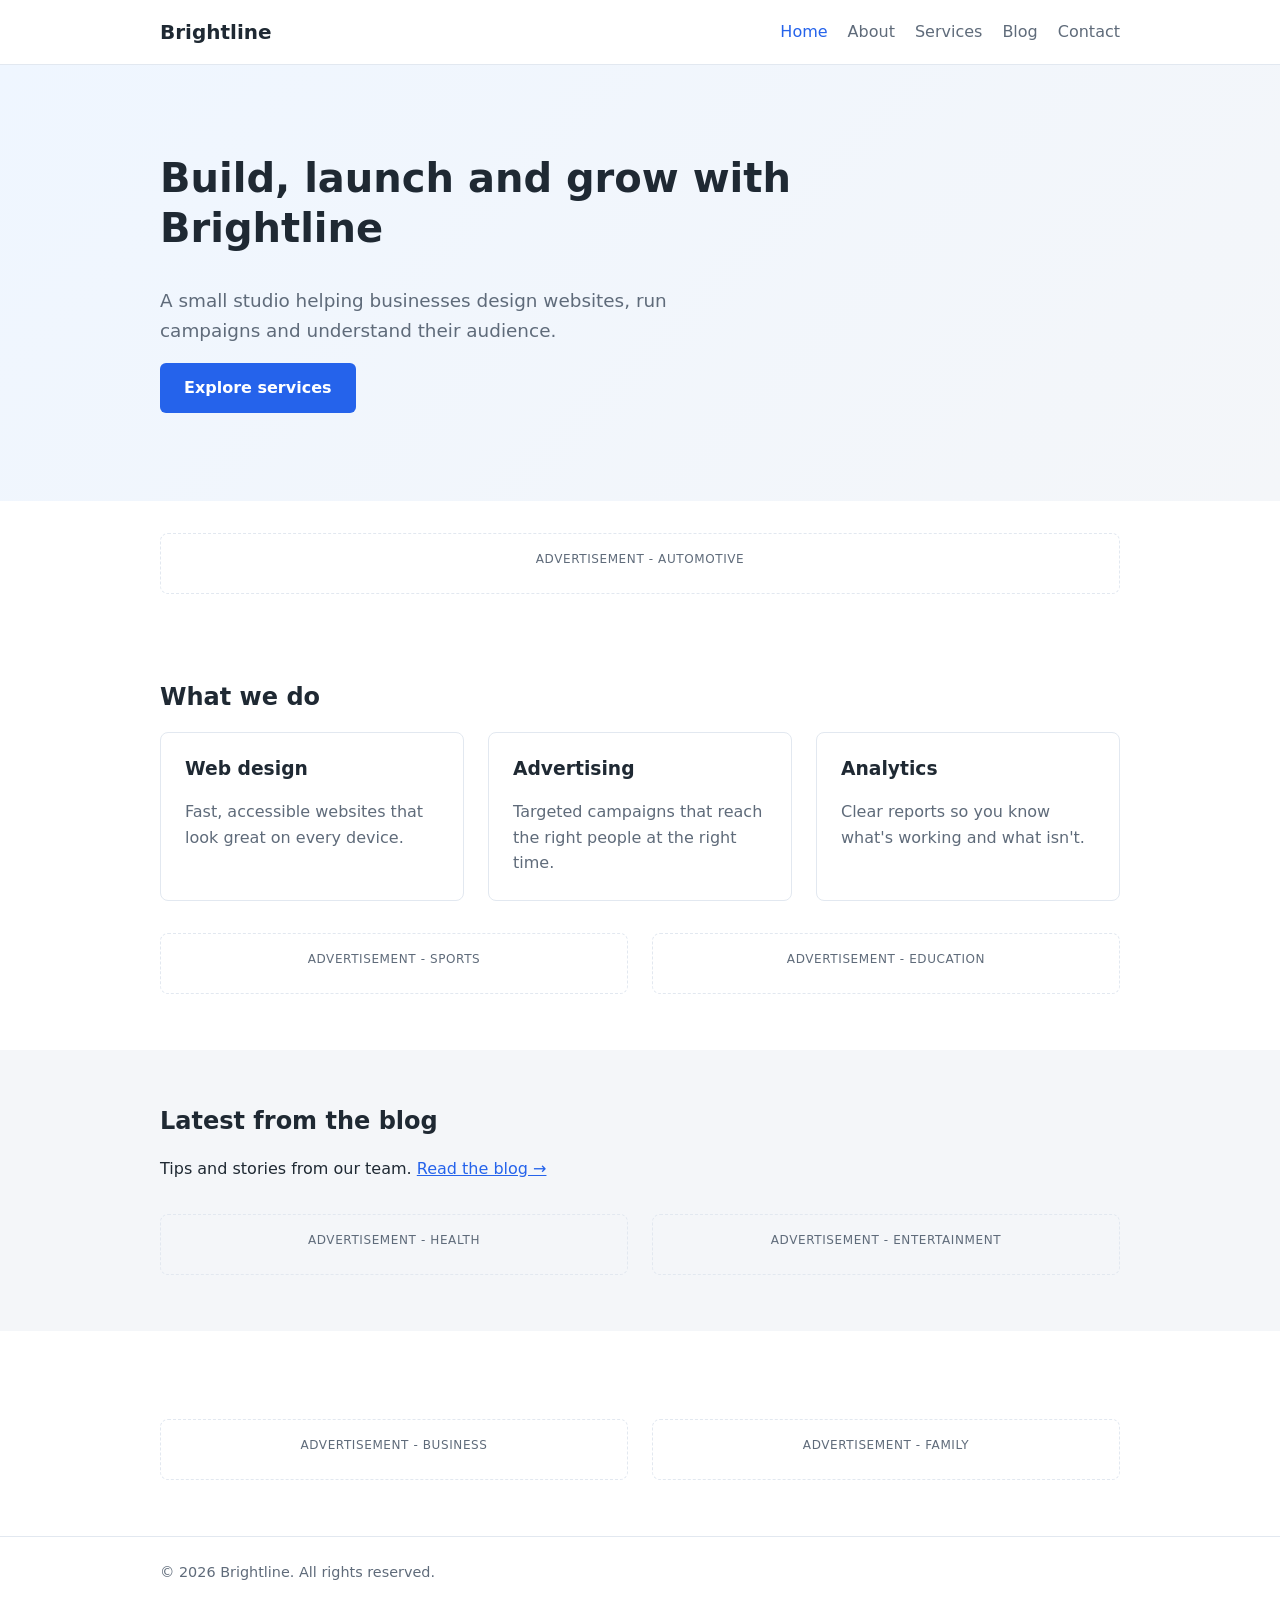
==== commit ee11de92: "updated" ====
--- a/index.html
+++ b/index.html
@@ -1,6366 +1,128 @@
-
 <!DOCTYPE html>
-<html lang="en">  
-<html>
-<head>  
-    <meta charset="utf-8">
-    <meta name="viewport" content="width=device-width, initial-scale=1, shrink-to-fit=no">
-
-    <title>Sri Lanka Sinhala Breaking News Headlines Current Political News Sri lanka | Ada.lk </title>
-    <meta name="keywords" content="Ada.lk – Sri Lanka 24 Hours  Sinhala Breaking News : News, video news, Latest News Hot news,Goship ,Politics, Video, Finance, Business, Sports, Entertainment, Travel.">
-    <meta name="description" content="Ada.lk – Sri Lanka 24 Hours  Sinhala Breaking News : News, video news, Latest News Hot news,Goship ,Politics, Video, Finance, Business, Sports, Entertainment, Travel.">
-
-    <!-- Bootstrap CSS -->
-    <link rel="stylesheet" href="https://www.ada.lk/assets/library/css/bootstrap.min.css">
-    <!-- material icons -->
-    <link href="https://fonts.googleapis.com/icon?family=Material+Icons" rel="stylesheet">
-    <!-- font awesome -->
-    <link rel="stylesheet" href="https://use.fontawesome.com/releases/v5.0.10/css/all.css" integrity="sha384-+d0P83n9kaQMCwj8F4RJB66tzIwOKmrdb46+porD/OvrJ+37WqIM7UoBtwHO6Nlg" crossorigin="anonymous">
-    <!-- main CSS stylesheet-->
-    <link rel="stylesheet" href="https://www.ada.lk/assets/assets/css/color.css">
-    <link rel="stylesheet" href="https://www.ada.lk/assets/assets/css/typography-v3.css">
-		<link rel="stylesheet" href="https://www.ada.lk/assets/assets/css/main-v7.css">
-  
-	
-    <link rel="stylesheet" href="https://www.ada.lk/assets/assets/css/responsive-v2.css">
-    <link rel="stylesheet" href="https://www.ada.lk/assets/assets/css/animate.css">
-    <link rel="icon" type="image/jpg" href="https://www.ada.lk/assets/assets/images/favico.jpg"/>
-	<style>		
-body {
-	-youbkit-touch-callout: none; /* iOS Safari */
-	-youbkit-user-select: none;   /* Chrome 6.0+, Safari 3.1+, Edge & Opera 15+ */
-	-moz-user-select: none;       /* Firefox */
-	-ms-user-select: none;        /* IE 10+ and Edge */
-	user-select: none;            /* Non-prefixed version, 
-								  currently supported by Chrome and Opera */
-}</style>
-	
-	<style>		
-#RBOverlay {
-  display: none; /* Initially hidden */
-  position: fixed;
-  top: 0;
-  left: 0;
-  width: 100%;
-  height: 100%;
-  background-color: rgba(0, 0, 0, 0); /* Transparent background */
-  z-index: 100000; /* Ensure it's on top */
-  overflow: hidden; /* Hide scrollbars within the iframe */
-}
-
-#RBOverlay iframe {
-  width: 100%;
-  height: 100%;
-  border: none; /* Remove iframe border */
-}
-	</style>
-
-    <style>
-    @media screen and (min-color-index:0) and(-webkit-min-device-pixel-ratio:0) { @media {
-    .ada-text h2 {font-family: Arial, Helvetica, sans-serif !important;}
-    .br-latest-head{font-family: Arial, Helvetica, sans-serif !important;}
-     p.thumb-text{font-family:  Arial, Helvetica, sans-serif !important;}
-    .news-title{font-family: Arial, Helvetica, sans-serif !important;}
-    .title p{font-family: Arial, Helvetica, sans-serif !important;}
-    .news-content .content-title{font-family: Arial, Helvetica, sans-serif !important;}
-    h5.video-text{font-family: Arial, Helvetica, sans-serif !important;}
-    .news-content-women .content-title{font-family: Arial, Helvetica, sans-serif !important;}
-    .big-content .content-text h2{font-family: Arial, Helvetica, sans-serif !important;
-        }
-    p.poll-body{font-family: Arial, Helvetica, sans-serif !important;}
-
-    h2.my-1{font-family: Arial,Helvetica, sans-serif !important;}
-
-
-
-         }
-    
-
-
-    @media not all and (min-resolution:.001dpcm){ @supports (-webkit-appearance:none) and (stroke-color:transparent) {
-        .ada-text h2 {font-family: Arial, Helvetica, sans-serif !important;}
-    .br-latest-head{font-family: Arial, Helvetica, sans-serif !important;}
-     p.thumb-text{font-family:  Arial, Helvetica, sans-serif !important;}
-    .news-title{font-family: Arial, Helvetica, sans-serif !important;}
-    .title p{font-family: Arial, Helvetica, sans-serif !important;}
-    .news-content .content-title{font-family: Arial, Helvetica, sans-serif !important;}
-    h5.video-text{font-family: Arial, Helvetica, sans-serif !important;}
-    .news-content-women .content-title{font-family: Arial, Helvetica, sans-serif !important;}
-    .big-content .content-text h2{font-family: Arial, Helvetica, sans-serif !important;
-        }
-    p.poll-body{font-family: Arial, Helvetica, sans-serif !important;}
-
-    h2.my-1{font-family: Arial,Helvetica, sans-serif !important;}
-        }}
-
-
-    @media not all and (min-resolution:.001dpcm){ @supports (-webkit-appearance:none) and (not (stroke-color:transparent)) {
-        .ada-text h2 {font-family: Arial, Helvetica, sans-serif !important;}
-    .br-latest-head{font-family: Arial, Helvetica, sans-serif !important;}
-     p.thumb-text{font-family:  Arial, Helvetica, sans-serif !important;}
-    .news-title{font-family: Arial, Helvetica, sans-serif !important;}
-    .title p{font-family: Arial, Helvetica, sans-serif !important;}
-    .news-content .content-title{font-family: Arial, Helvetica, sans-serif !important;}
-    h5.video-text{font-family: Arial, Helvetica, sans-serif !important;}
-    .news-content-women .content-title{font-family: Arial, Helvetica, sans-serif !important;}
-    .big-content .content-text h2{font-family: Arial, Helvetica, sans-serif !important;
-        }
-    p.poll-body{font-family: Arial, Helvetica, sans-serif !important;}
-
-    h2.my-1{font-family: Arial,Helvetica, sans-serif !important;}
-        }}
-
-
-
-
-
-
-.sldad p img{display: block; max-width: 100%; height: auto;}
-		.sldad p {margin-bottom: 0px  !important;}
-    copy-bar{background-color: #343a40;}
-    .bottom-copy{background-color: #000; color: #fff;}
-
-    @media only screen and (max-width: 580px){
-        .secrow{
-        margin-right: 0px !important;
-        }
-    }
-    
-    
-    li{
-        list-style:none;
-    }
-        .br-latest-head:hover{
-            color: #757373; 
-        }
-
-        .latest-news{
-            padding: 15px !important;
-        }
-
-        .cartoon{
-            padding: 15px !important;
-        }
-
-
-        .carousel-item li img{
-    padding: 15px 15px 0px 15px;
-}
-
-#mycartoonCarousel .list-inline {
-    white-space:nowrap;
-    overflow-x:auto;
-}
-
-#mycartoonCarousel .carousel-indicatorsn {
-    position: static;
-    left: initial;
-    width: initial;
-    margin-left: initial;
-}
-
-#mycartoonCarousel .carousel-indicatorsn > li {
-    width: initial;
-    height: initial;
-    text-indent: initial;
-    cursor: pointer;
-
-}
-
-
-.cart-item{
-    background-color: #fff !important;
-}
-
-
-
-#mycartoonCarousel .carousel-indicatorsn > li.active img {
-    opacity: 0.7;
-}
-#RBOverlay {
-  display: none; /* Initially hidden */
-  position: fixed;
-  top: 0;
-  left: 0;
-  width: 100%;
-  height: 100%;
-  background-color: rgba(0, 0, 0, 0); /* Transparent background */
-  z-index: 100000; /* Ensure it's on top */
-  overflow: hidden; /* Hide scrollbars within the iframe */
-}
-
-#RBOverlay iframe {
-  width: 100%;
-  height: 100%;
-  border: none; /* Remove iframe border */
-}
-
-    </style>
-
-
-
-          <script type="text/javascript">
-            function base_url() {
-                return 'https://www.ada.lk/';
-            }
-            
-            function static_url() {
-                return 'https://www.ada.lk/';
-            }
-            
-      
-        </script>
-        
-        <!-- Global site tag (gtag.js) - Google Analytics -->
-<script async 
-src="https://www.googletagmanager.com/gtag/js?id=UA-47324146-1"></script>
-<script>
-   window.dataLayer = window.dataLayer || [];
-   function gtag(){dataLayer.push(arguments);}
-   gtag('js', new Date());
-
-   gtag('config', 'UA-47324146-1');
-</script>
-        
-        
-    
-     <script href="https://www.ada.lk/assets/js/custom.js"></script>
-    <script src="https://ajax.googleapis.com/ajax/libs/jquery/1.11.2/jquery.min.js"></script> 
-
-    
-    
-      <script language="javascript">
-               // jQuery.noConflict();
-                                $(document).ready(function(){ adsBanner(); });
-                                $(window).resize(function(){ adsBanner(); });
-                                function adsBanner(){
-                                    var windowWidth = $(window).width();
-                                    if(windowWidth > 1324) {
-                                        $(".adsBanner").show();
-                                        if(windowWidth > 1334) {
-                                            var positionPx = ((windowWidth - 1334) / 2) + "px";
-                                            $(".invisible1").css('left',positionPx);
-                                            $(".invisible2").css('right',positionPx);
-                                        }
-                                    }
-                                    else { $(".adsBanner").hide(); }
-                                }
-                            </script>
-                            
-                            <style>
-    .invisible1 {
-    width: 130px;
-    height: 600px;
-    padding: 0px;
-    position: fixed;
-    display: block;
-    float: left;
-    top: 0px;
-    right: 0px;
-    left: -10px !important;
-    bottom: 0px;
-    margin-top: 50px;
-    margin-right: 0px;
-    margin-bottom: 0px;
-    margin-left: 10px;
-        z-index: 9999
-}
-.invisible2 {
-    width: 130px;
-    height: 600px;
-    position: fixed;
-    right: 0px !important;
-    padding: 0px;
-    float: left;
-    display: block;
-    margin-top: 50px;
-    margin-right: 0px;
-    margin-bottom: 0px;
-    margin-left: 0px;
-    z-index: 9999
-}
-
-.modalDialog {
-    position: fixed;
-    font-family: Arial, Helvetica, sans-serif;
-    top: 0;
-    right: 0;
-    bottom: 0;
-    left: 0;
-    background: rgba(0,0,0,0.8);
-    z-index: 99999;
-    opacity: 0;
-    -webkit-transition: opacity 400ms ease-in;
-    -moz-transition: opacity 400ms ease-in;
-    transition: opacity 400ms ease-in;
-    pointer-events: none
-}
-.opend {
-    opacity: 1;
-    pointer-events: auto
-}
-.modalDialog:target {
-    opacity: 1;
-    pointer-events: auto
-}
-.modalDialog > div {
-    width: 650px;
-    position: relative;
-    margin: 5% auto;
-    padding: 5px 20px 13px 20px;
-    border-radius: 10px;
-    /*background: #fff;
-    background: -moz-linear-gradient(#fff, #999);
-    background: -webkit-linear-gradient(#fff, #999);
-    background: -o-linear-gradient(#fff, #999)*/
-    }
-.popclose {
-    line-height: 35px;
-    position: absolute;
-    right: -25px;
-    text-align: center;
-    top: -25px;
-    width: 55px;
-    cursor: pointer;
-    height: 55px;
-    
-}
-.popclose:hover {
-    text-decoration: none
-}
-.archiven {
-   /* background-image: url("http://static.lankadeepa.lk/images/archivenn.jpg");*/
-    background-position: center top;
-    background-repeat: no-repeat;
-    height: 17px;
-    margin-top: 3px;
-    width: 71px;
-}
-.archiven:hover {
-   /* background-image: url("http://static.lankadeepa.lk/images/archivenn.jpg");*/
-    background-position: center bottom;
-    background-repeat: no-repeat;
-    height: 17px;
-    margin-top: 3px;
-    width: 71px;
-}
-.nav-tabs>li.active>a, .nav-tabs>li.active>a:hover, .nav-tabs>li.active>a:focus { color:#fff; background-color:#34d7b3 !important}
-.nav-tabs>li>a:hover{color:#fff; background-color:#3372e3 !important}
-.nav-tabs>li>a {color:#fff; background-color:#00adef !important}
-.playbtnbg {
-    float: left;
-    left: 50%;
-    margin-left: -26px;
-    margin-top: -26px;
-    position: absolute;
-    top: 50%;
-    z-index: 99;}
-
-    </style>
-    
-     <!--popads-->
-<script>
-function setCookie(cname, cvalue, exhours) {
-    var d = new Date();
-    d.setTime(d.getTime() + (exhours*60*60*1000));
-    var expires = "expires="+d.toUTCString();
-    document.cookie = cname + "=" + cvalue + "; " + expires + ";domain=ada.lk;path=/";
-}
-
-function getCookie(cname) {
-    var name = cname + "=";
-    var ca = document.cookie.split(';');
-    for(var i=0; i<ca.length; i++) {
-        var c = ca[i];
-        while (c.charAt(0)==' ') c = c.substring(1);
-        if (c.indexOf(name) == 0) return c.substring(name.length,c.length);
-    }
-    return "";
-}
-
-
-$(document).ready(function(){
-    $("#close0").click(function(){
-        $("#openModal0").attr("class", "modalDialog");  
-var frame = document.getElementById("ytubepl");
-frame.contentWindow.postMessage('{"event":"command","func":"pauseVideo","args":""}', '*');  
-    });
-    $("#close1").click(function(){
-        $("#openModal1").attr("class", "modalDialog");
-    });
-    $("#close3").click(function(){
-        $("#openModal3").attr("class", "modalDialog");
-    });
-    if(getCookie("ns")=="" ){
-        setCookie("ns", "0", 3);
-        $("#openModal0").attr("class", "modalDialog opend");
-    }
-    else if(getCookie("ns")=="0" ){
-        setCookie("ns", "1", 3);
-        $("#openModal1").attr("class", "modalDialog opend");
-    }
-    if(getCookie("mobile")=="" ){
-        setCookie("mobile", "0", 3);
-        $("#openModal3").attr("class", "modalDialog opend");
-    }
-});
-</script>
-                            
-      <!-- <script src="//www.codeartlove.com/clients/airtel/2018/august/buffering-free/roadblock/popup-js/?site_id=lankadeepa&publisher_domain=www.lankadeepa.lk&utm_source=lankadeepa&lan=sin&roadblock=true" type="text/javascript" async></script> -->                     
-          
-<style>
-    .games-sec {font-size: 12px;vertical-align: middle;position: relative;padding-right: 15px !important;margin-left: 20px;color: #ccc; padding-left: 20px;}
-    
-    span.new-icon{text-transform: uppercase;background: red;line-height: 13px;padding: 0 5px;display: inline-block;font-size: 8px;border-radius: 10px;font-weight: 700;position: absolute;z-index: 9;top: 2px;left: -3px;color: #FFF;}
-        
-@media only screen and (max-width: 425px){
-		span.fdclose{ float: left !important; }
-		.avurudu-ad{right: 50px !important;}
-	}
-
-	@media only screen and (min-device-width : 425px) and (max-device-width : 767px){
-		.avurudu-ad{right: 100px !important;}
-	}
-
-	@media only screen and (min-device-width : 768px) and (max-device-width : 1024px){
-		.avurudu-ad{right: 30px !important;}
-	} 
-#getFixed{
-	right:10px;
-	z-index: 1000;
-position: fixed;
-   bottom: 10px;
-   overflow: hidden;	
-}
-
-span.fdclose{ float: right; }
-</style>
-
-<script type="text/javascript" src="//cdn.vlitag.com/w/7ff05559-0f77-4c0d-9e5d-aa2548f83245.js" async defer></script><script>var vitag = vitag || {};vitag.gdprShowConsentToolButton = false;</script><script type="text/javascript" src="//cdn.vlitag.com/ata/adv/7ff05559-0f77-4c0d-9e5d-aa2548f83245.js" async defer></script>
-	
-
-	
+<html lang="en">
+<head>
+  <meta charset="utf-8">
+  <meta name="viewport" content="width=device-width, initial-scale=1">
+  <title>Home | Brightline</title>
+  <link rel="stylesheet" href="styles.css">
 </head>
-
 <body>
   <script
       src="https://adstudio-sdk-staging-996209450149.s3.ap-southeast-1.amazonaws.com/sdk/adstudio-sdk.umd.js"
-      data-position="bottom-right"
-      data-bubble-size="60"
+      data-position="bottom-left"
+      data-bubble-size="50"
       data-bridge-url="https://staging.adstudio.cloud/bridge/adid-bridge.html"
       data-base-url="https://staging.adstudio.cloud"
       data-bucket-url="https://adstudio-sdk-staging-996209450149.s3.ap-southeast-1.amazonaws.com/"
       data-init-delay="5000"
       data-session-timeout-minutes="1"
     ></script>
-  
- <!-- The New year I-Frame dd-->
-  	
-<div id="myModal1" class="d-none d-md-block"> 
-<div id="openModal0" class="modalDialog d-none d-md-block ">
-<div>
-<a id="close0" title="Close" class="popclose"><img src="https://www.ada.lk/assets/assets/images/danweem/closs-sinu.png" width="54" height="55" alt=""/></a>
- <style type="text/css">.modalDialog > div{ width: 640px !important; }
-</style>
-<p>
-<script async src="https://securepubads.g.doubleclick.net/tag/js/gpt.js"></script>
-<script>
-  window.googletag = window.googletag || {cmd: []};
-  googletag.cmd.push(function() {
-    googletag.defineSlot('/6231952/ADA_Desk_Home_Pop', [600, 400], 'div-gpt-ad-1733980334664-0').addService(googletag.pubads());
-    googletag.pubads().enableSingleRequest();
-    googletag.enableServices();
-  });
-</script>
-<!-- /6231952/ADA_Desk_Home_Pop -->
-<div id='div-gpt-ad-1733980334664-0' style='min-width: 600px; min-height: 400px;'>
-  <script>
-    googletag.cmd.push(function() { googletag.display('div-gpt-ad-1733980334664-0'); });
-  </script>
-</div>
-</p>
-</div>
-</div>
-</div>
-          
-<div id="myModal1" class="d-md-none"> 
-<div id="openModal3" class="modalDialog d-md-none">
-<div style="width: 320px !important;">
-<a id="close3" title="Close" class="popclose"><img src="https://www.ada.lk/assets/assets/images/danweem/closs-sinu.png" width="54" height="55" alt=""/></a>
- <p>
-<script async src="https://securepubads.g.doubleclick.net/tag/js/gpt.js"></script>
-<script>
-  window.googletag = window.googletag || {cmd: []};
-  googletag.cmd.push(function() {
-    googletag.defineSlot('/6231952/ADA_Mob_Home_Pop', [300, 400], 'div-gpt-ad-1733982176826-0').addService(googletag.pubads());
-    googletag.pubads().enableSingleRequest();
-    googletag.enableServices();
-  });
-</script>
-<!-- /6231952/ADA_Mob_Home_Pop -->
-<div id='div-gpt-ad-1733982176826-0' style='min-width: 300px; min-height: 400px;'>
-  <script>
-    googletag.cmd.push(function() { googletag.display('div-gpt-ad-1733982176826-0'); });
-  </script>
-</div>
-</p>
-</div>
-</div>
-</div>
-    
-                        
-                  
-     
-  
 
+  <header class="site-header">
+    <div class="container">
+      <a class="logo" href="index.html">Brightline</a>
+      <nav class="nav">
+        <a href="index.html" class="active">Home</a>
+        <a href="about.html">About</a>
+        <a href="services.html">Services</a>
+        <a href="blog.html">Blog</a>
+        <a href="contact.html">Contact</a>
+      </nav>
+    </div>
+  </header>
 
-     <header class="box animate fadeInUp one">
-	 <div class="container">
-	  				</div> 
-		 
-			 <div class="container">
-	  				</div>  
-		 
-        <!-- top bar -->
-        <div class="container-fluid bg-black">
-        <div class="container bg-black">
-            <div class="row">
-                    
-                    <div class="col-md-6 col-xs-5 top-detail d-none d-lg-block">
-                        <!-- <small class="text-light">SL TIME:16:40</small> -->
-                        <small class="text-light"><img src="https://www.ada.lk/assets/assets/images/flag.png" class="img-fluid flag" alt="" style="padding-right: 8px;"></small>
+  <main>
+  <section class="hero">
+    <div class="container">
+      <h1>Build, launch and grow with Brightline</h1>
+      <p>A small studio helping businesses design websites, run campaigns and understand their audience.</p>
+      <a class="btn" href="services.html">Explore services</a>
+    </div>
+  </section>
 
+  <div class="container">
+    <div class="ad-slot">
+      <!-- AdStudio demo campaign -->
+      <div class="ad-label">Advertisement - Automotive</div>
+      <!-- AdStudio Asynchronous JS Tag - Generated with Revive Adserver v5.4.1 -->
+      <ins data-revive-zoneid="2076" data-revive-id="19bbc721cd81ce768af8b435c573aec8"></ins>
+      <script async src="//staging.adserver.adstudio.cloud/www/delivery/asyncjs.php"></script>
+    </div>
+  </div>
 
-                    </div>
-                <div class="col-md-6 col-xs-7 nav-right">
-                    <ul class="nav top-nav float-right">
-                        <li class="top-detail"><a target="_blank" href="http://www.wijeyanewspapers.lk/"><small> WNL Home</small></a></li>
-                        <li class="top-detail"><a target="_blank" href="http://pay.wijeyanewspapers.lk/Subscribe/index.aspx"><small> Home Delivery</small></a></li>
-                        <li class="top-detail"><a target="_blank" href="http://webdev.wijeyadigital.lk/online-ad/#ada"><small> Advertise With Us</small></a></li>
-                        <li class="top-detail d-none d-lg-block"><a style="background-image:none" href="https://www.ada.lk/feedback"><small> Feedback</small></a></li>
-                        
+  <section>
+    <div class="container">
+      <h2>What we do</h2>
+      <div class="grid">
+        <div class="card"><h3>Web design</h3><p>Fast, accessible websites that look great on every device.</p></div>
+        <div class="card"><h3>Advertising</h3><p>Targeted campaigns that reach the right people at the right time.</p></div>
+        <div class="card"><h3>Analytics</h3><p>Clear reports so you know what's working and what isn't.</p></div>
+      </div>
 
-                        <li><a class="epaper d-none d-lg-block" target="_blank" href="https://www.magzter.com/LK/Wijeya-Newspapers-Ltd./Ada/Newspaper/"><img src="https://www.ada.lk/assets/assets/images/e-paper.gif" alt="" width="78" height="29"> </a></li>  
-                        
-                        <li><a class="deal" href="https://www.deals4me.lk/" target="_blank">
-<img src="https://bmkltsly13vb.compat.objectstorage.ap-mumbai-1.oraclecloud.com/cdn.lankadeepa.lk/assets/uploads/advr_5c142a5fbe.png" alt="" width="87" height="29">  
-</a></li>
-
-
-                    </ul>
-                </div>
-                
-            </div>
-        </div>
-        </div>
-        <!-- logo bar -->
-        <div class="container-fluid">
-            <div class="container">
-            <div class="logobar row bgwhite">
-                <div class="col-md-5 adblock d-none d-lg-block" style="padding-left: 0px">
-
-        <p><img class="img-fluid" src="https://bmkltsly13vb.compat.objectstorage.ap-mumbai-1.oraclecloud.com/cdn.ada.lk/assets/uploads/advr_281fb85d8b.jpg" /></p>                  
-				  <!--  <a  href="http://www.ada.lk/home/polythene"><img alt="ada.lk polythene free tomorrow" class="img-fluid" src="http://static2.ada.lk/assets/uploads/advr_956b586e6f.gif"></a>
-                   <img src="assets/images/advert-300x80.png" alt="adblock" class="img-fluid"> -->
-                    
-                </div>
-                <div class="col-md-2 text-center adalogo">
-                    <a href="https://www.ada.lk/">
-                       <img src="https://www.ada.lk/assets/image_8845da1e80.png" alt="Ada_logo" class="img-fluid mt-0 mt-md-3 d-none d-md-block" style="margin-left: 23px;"> 
-						<!--jpg to png for original logo-->
-                       <!-- <img src="https://www.ada.lk/assets/assets/images/logo.jpg" alt="Ada_logo" class="img-fluid mt-0 mt-md-3 d-none d-md-block" style="margin-left: 23px;"> -->
-                    
-					</a>
-                    <p class="ada-logo d-none d-lg-block">www.ada.lk</p>
-                </div>
-                <div class="col-md-5 social d-none d-lg-block">
-                    <!-- <img src="assets/images/advert-300x80.png" alt="adblock" class="img-fluid"> -->
-                     <div class="logbar-left">
-                        
-                         <div class="whether-wid carousel slide d-none d-lg-block" style="margin-top: -16px"> <!-- weather widget start --><!--<a target="_blank" href="http://www.booked.net/weather/colombo-19459"><img src="https://w.bookcdn.com/weather/picture/13_19459_1_1_ffffff_158_fff5d9_333333_08488D_0_fff5d9_333333_0_6.png?scode=124&domid=w209&anc_id=68932"  alt="booked.net"/></a>--><!-- weather widget end --></div>
-                        
-                         <div class="social-media d-none d-lg-block">
-                            <a target="_blank" href="https://www.facebook.com/ada.daily" class="fb">
-                                <i class="fab fa-facebook-f"></i></a>
-
-                            <a target="_blank" href="https://twitter.com/adha_news" class="tw">
-                                <i class="fab fa-twitter"></i></a>
-                            
-                            <a target="_blank" href="https://www.youtube.com/user/0728660634" class="yo">
-                                <i class="fab fa-youtube"></i></a>
-
-                            <a target="_blank" href="https://plus.google.com/u/0/104423074769099011376" class="go">
-                                <i class="fab fa-google-plus-g"></i></a>
-
-                             
-                        </div>
-
-                    </div>
-                </div>
-            </div>
-            </div>
-        </div>
-        <!-- Date bar -->
-        <div class="container-fluid top_bar1 bg-black" style="height: 26px;margin-bottom: 20px;"> 
-           	<div class="container">
-	<div class="row w-100">   
-<div class="col-md-6"> <p style="float: left" class="today-date d-none d-md-block"> 2026 ඔක්තෝබර් මස 15 වන බ්‍රහස්පතින්දා</p> </div>
-					<div class="col-md-6"> <a class="deal" href="https://www.hitad.lk/print" target="_blank" style="float: right;margin-top: 0px;">
-<img src="https://bmkltsly13vb.compat.objectstorage.ap-singapore-1.oraclecloud.com/cdn.sg.dailymirror.lk/assets/uploads/advr_1e2f235445.png" width="100" height="30" alt="#">
-</a> </div></div></div>
-        </div>
-        <!-- menu bar -->
-
-         <div class="nav-border container-fluid mb-3">
-         <div class="container menubar">
-                <nav class="navbar navbar-expand-sm navbar-light bg-white">  
-                    <a class="navbar-brand" href="https://www.ada.lk/">
-                        
-                      <!--  <img src="https://www.ada.lk/assets/assets/images/logo.jpg" alt="Ada_logo" class="img-fluid mt-0 mt-md-3 d-none d-sm-block d-md-none"> -->
-                        <img src="https://www.ada.lk/assets/image_8845da1e80.png" alt="Ada_logo" class="img-fluid mt-0 mt-md-3 d-none d-sm-block d-md-none">
-                    
-                    </a>
-                   <!--  <div class="top-social bg-white d-block d-sm-none">
-                        <ul class="top-social-media">
-                            <li><a href="#"><i class="fab fa-facebook-square 2x"></i></a></li>
-                            <li><a href="#"><i class="fab fa-twitter-square 2x"></i></a></li>
-                            <li><a href="#"><i class="fab fa-youtube-square 2x"></i></a></li>
-                            <li><a href="#"><i class="fab fa-linkedin 2x"></i></a></li>
-                        </ul>
-                    </div> -->
-                    <button class="navbar-toggler" type="button" data-toggle="collapse" data-target="#navbarNav" aria-controls="navbarNav" aria-expanded="false" aria-label="Toggle navigation">
-                   <!-- <img src="https://www.ada.lk/assets/assets/images/logo.jpg" alt="Ada_logo" class="img-fluid mt-0 mt-md-3"> -->
-                    <img src="https://www.ada.lk/assets/image_8845da1e80.png" alt="Ada_logo" class="img-fluid mt-0 mt-md-3">
-                    <span class="navbar-toggler-image float-right"><i class="far fa-newspaper 3x"></i></span>
-                    
-                  </button>
-
-                                        <div class="collapse navbar-collapse" id="navbarNav">
-                        <ul class="navbar-nav">
-                            <li class="nav-item active">
-                                <a class="nav-link" href="https://www.ada.lk/">HOME <span class="sr-only">(current)</span></a>
-                            </li>
-                            <li class="nav-item">
-                                <a class="nav-link" href="https://www.ada.lk/latest-news/11">LATEST NEWS</a>
-                            </li>
-                            <li class="nav-item">
-                                <a class="nav-link" href="https://www.ada.lk/opinion/2">OPINION</a>
-                            </li>
-                            <li class="nav-item">
-                                <a class="nav-link" href="https://www.ada.lk/woman/6">WOMEN</a>
-                            </li>
-                            <li class="nav-item">
-                                <a class="nav-link" href="https://www.ada.lk/technology/5">TECHNOLOGY</a>
-                            </li>
-                            <li class="nav-item">
-                                <a class="nav-link" href="https://www.ada.lk/business/7">BUSINESS</a>
-                            </li>
-                             <li class="nav-item">
-                                <a class="nav-link" href="https://www.ada.lk/religion/4">RELIGION</a>
-                            </li>
-                            <li class="nav-item">
-                                <a class="nav-link" href="https://www.ada.lk/international/3">INTERNATIONAL</a>
-                            </li>
-                            <li class="nav-item">
-                                <a class="nav-link" target="_blank" href="http://saaravita.lk/">SAARAVITA</a>
-                            </li>
-                            <li class="nav-item">  
-                                <a class="nav-link" href="https://www.ada.lk/sports/9">SPORTS</a>
-                            </li>
-                            <li class="nav-item">
-                                <a class="nav-link" target="_blank" href="https://www.magzter.com/LK/Wijeya-Newspapers-Ltd./Ada/Newspaper/">E-PAPER</a>
-                            </li>
-                            <!-- <li class="nav-item dropdown">
-                                <a class="nav-link dropdown-toggle" href="#" id="navbarDropdown" role="button" data-toggle="dropdown" aria-haspopup="true" aria-expanded="false">
-                                    OTHER
-                                </a>
-                                <div class="dropdown-menu" aria-labelledby="navbarDropdown">
-                                    <a class="dropdown-item" href="https://www.ada.lk/international/3">INTERNATIONAL</a>
-                                    <a class="dropdown-item" href="https://www.ada.lk/religion/4">RELIGION</a>
-                                </div>
-                            </li> -->
-
-                        </ul>
-                    </div>
-                </nav>
-            </div>
+      <div class="ad-row">
+        <div class="ad-slot">
+          <!-- AdStudio demo campaign -->
+          <div class="ad-label">Advertisement - Sports</div>
+          <!-- AdStudio Asynchronous JS Tag - Generated with Revive Adserver v5.4.1 -->
+          <script type="text/javascript" src="https://tags-staging.adstudio.cloud/embed-test.js?c=b&m=s&placementId=600001"></script>
         </div>
 
-        <!-- Date bar -->
-        <div class="container-fluid top_bar1 bg-black">
-            <p class="today-date d-md-none"> 2026 ඔක්තෝබර් මස 15 වන බ්‍රහස්පතින්දා</p>
+        <div class="ad-slot">
+          <!-- AdStudio demo campaign -->
+          <div class="ad-label">Advertisement - Education</div>
+          <script type="text/javascript" src="https://tags-staging.adstudio.cloud/embed-test.js?c=b&m=s&placementId=600003"></script>
+        </div>
+      </div>
+    </div>
+  </section>
+
+  <section style="background: var(--surface);">
+    <div class="container">
+      <h2>Latest from the blog</h2>
+      <p>Tips and stories from our team. <a href="blog.html">Read the blog &rarr;</a></p>
+
+      <div class="ad-row">
+        <div class="ad-slot">
+          <!-- AdStudio demo campaign -->
+          <div class="ad-label">Advertisement - Health</div>
+          <!-- AdStudio Asynchronous JS Tag - Generated with Revive Adserver v5.4.1 -->
+          <ins data-revive-zoneid="2081" data-revive-id="19bbc721cd81ce768af8b435c573aec8"></ins>
+          <script async src="//staging.adserver.adstudio.cloud/www/delivery/asyncjs.php"></script>
         </div>
 
+        <div class="ad-slot">
+          <!-- AdStudio demo campaign -->
+          <div class="ad-label">Advertisement - Entertainment</div>
+          <!-- AdStudio Asynchronous JS Tag - Generated with Revive Adserver v5.4.1 -->
+          <script type="text/javascript" src="https://tags-staging.adstudio.cloud/embed-test.js?c=b&m=s&placementId=600002"></script>
+        </div>
+      </div>
+    </div>
+  </section>
 
-
-    </header>
-
-            <style>
-    .floatw{
-	position:fixed;
-	width:60px;
-	height:60px;
-	bottom:70px;
-	right:8px;
-	background-color:#25d366;
-	color:#FFF;
-	border-radius:50px;
-	text-align:center;
-  font-size:30px;
-	box-shadow: 2px 2px 3px #999;
-  z-index:999999;
-}
-        .floatw:hover{color:#fff}
-
-.my-float{
-	margin-top:15px; margin-left:3px
-}
- .blink_me {
-  animation: blinker 1s linear infinite;
-}
-
-@keyframes blinker {  
-  50% { opacity: 0.4; }
-}
-	
-.dest {
-     background: #d50224;
-     background: -moz-linear-gradient(top, #d50224, #d50224);
-     background: -webkit-gradient(linear, left top, left bottom, from(#d50224), to(#f30027));
-     padding: 2px 20px 5px;
-     margin-left: -35px;
-     margin-top: 10px;
-     position: relative;
-     width: 167px;
- 
-    -moz-box-shadow: 1px 1px 3px #5c5c5c;
-    -webkit-box-shadow: 1px 1px 3px #5c5c5c;
-       box-shadow: 1px 1px 3px #5c5c5c;
- 
-    color: #fff;
-    text-shadow: 0 1px 0 gray;
-	font-size:20px
-}
- 
-.arrowd {
-     width: 0; height: 0;
-     line-height: 0;
-     border-left: 20px solid transparent;
-     border-top: 10px solid #d50224;
-     top: 104%;
-     left: 0;
-     position: absolute;
-}			
-				.blog-header{font-family: "Malithi_Web",Helvetica; font-weight: 400; color: #000; margin-top: 10px; margin-bottom:20px; text-align:center }
-	.blog-header:hover{color: #FF0004 }
-				.b-content p{color: #000000; font-family: "Malithi_Web",Helvetica; font-size: 18px; font-weight: normal; margin-top:10px; margin-bottom:10px;}
-				.b-content img {float: left; margin-right: 10px; display: block !important;
-max-width: 100% !important;
-height: auto !important;} 
-	.b-content p img {float: left; margin-right: 10px ; display: block !important;
-max-width: 100% !important;
-height: auto !important;} 
-				.b-content .updates-all{float: left; height: auto; margin-top: 10px; width: 100%;}
-				.b-content .updates-all .update-box{-webkit-box-shadow: 0 2px 5px rgba(0,0,0,.27); -moz-box-shadow: 0 2px 5px rgba(0,0,0,.27); box-shadow: 0 2px 5px rgba(0,0,0,.27); padding: 5px; height: auto; margin-bottom: 10px; float:left}
-				.b-content .updates-all .update-box .time{font-family: Arial, Helvetica, sans-serif; font-size: 14px; color: #dd0000; float: left; width: 75px; font-weight:bold}
-				.b-content.updates-all .update-box .text{font-size: 16px; color: #444; font-family: "Malithi_Web",Helvetica;}
-				.b-content .all-comment{float: left; height: auto; width: 100%; font-family: Arial, Helvetica, sans-serif; font-size: 14px; color: #010000;}
-				.b-content .all-comment .more{float: right;height: 25px;width: auto;padding-right: 7px;padding-left: 7px;border: 1px solid #2785cd;font-family: "Roboto Condensed", sans-serif;font-size: 16px;color: #005689;text-decoration: none;line-height: 17px;padding-top: 2px;padding-bottom: 2px;}
-				.b-content .all-comment .more:hover{background-color: #005689;color: #FFF;-webkit-transition: .2s all linear;-moz-transition: .2s all linear;-o-transition: .2s all linear;transition: .2s all linear;}
-				.b-content .share{font-family: "Malithi_Web",Helvetica; width: 100%;height: 34px;background-color: #f7f7f7;-webkit-box-shadow: inset 0 2px #fff;-moz-box-shadow: inset 0 2px #fffbox-shadow: inset 0 2px #fff;border: solid 1px #c6c6c6;float: left;margin-top: 10px;padding-right: 10px;padding-left: 10px;font-size: 14px;line-height: 34px;}
-	.thubs-img{width: 90px; height: 90px}
-			
-@media(max-width:768px) {
-.blog-header{font-size: 40px; }
-}
-	
-@media (min-width:767px) {
-.blog-header{font-size: 50px; }
-}
-
-@media (min-width:992px) {
-.blog-header{font-size: 60px; }
-}
-
-@media (min-width:1200px) {
-.blog-header{font-size: 70px; }
-}
-
-  	ul.timeline {
-    list-style-type: none;
-    position: relative;
-}
-ul.timeline:before {
-    content: ' ';
-    background: red;
-    display: inline-block;
-    position: absolute;
-    left: 14px;
-    width: 2px;
-    height: 100%;
-    z-index: 400;
-	margin-top: 5px;
-}
-ul.timeline > li {
-    margin: 10px 0;
-    padding-left: 30px;
-}
-ul.timeline > li:before {
-    content: ' ';
-    background: red;
-    display: inline-block;
-    position: absolute;
-    border-radius: 50%;
-    border: 1px solid red;
-    left: 20px;
-    width: 14px;
-    height: 14px;
-    z-index: 400;
-	margin-left: -12px;
-	margin-top: 5px;
-}
-.livec:before {
-    content: ' ';
-    background: #FFFFFF;
-    display: inline-block;
-    position: absolute;
-    border-radius: 50%;
-    border: 2px solid red;
-    left: 20px;
-    width: 20px;
-    height: 20px;
-    z-index: 400;
-	line-height: 20px;
-animation-name: live;
-  animation-duration: 1s;
-	 animation-iteration-count: infinite;
-	margin-top: 5px;
-}
-	@keyframes live {
-  from {background-color: white;}
-  to {background-color: red;}
-}
-	.co-tx{font-family: "Malithi_Web",Helvetica; margin-bottom: 15px !important; margin-top:0px; margin-right: 20px; color: #222; line-height: 20px}          
-            </style>
-
-     <section id="advert" class=" box animate fadeInUp one">
-        <div class="container-fluid">
-            <div class="row">
-				
-                <div class="col-lg-12 adspace  text-center">   
-					<div class="adblock-2"style='     text-align: -webkit-center'>
-                        
-                    </div>
-                    <div class="adblock-2"style='     text-align: -webkit-center'>
-                                         <div class=" d-none d-lg-block">
-                      <center>
-<div style="margin:10px 0 10px 0;"><script async src="https://securepubads.g.doubleclick.net/tag/js/gpt.js"></script><script>
-  window.googletag = window.googletag || {cmd: []};
-  googletag.cmd.push(function() {
-    googletag.defineSlot('/6231952/ADA_HOME_LEADERBOARD', [900, 125], 'div-gpt-ad-1689323194852-0').addService(googletag.pubads());
-    googletag.pubads().enableSingleRequest();
-    googletag.enableServices();
-  });
-</script><!-- /6231952/ADA_HOME_LEADERBOARD -->
-<div id="div-gpt-ad-1689323194852-0" style="min-width: 900px; min-height: 125px;"><script>
-    googletag.cmd.push(function() { googletag.display('div-gpt-ad-1689323194852-0'); });
-  </script></div>
-</div>
-
-<div style="margin:10px 0 10px 0;"><script async src="https://securepubads.g.doubleclick.net/tag/js/gpt.js" crossorigin="anonymous"></script><script>
-  window.googletag = window.googletag || {cmd: []};
-  googletag.cmd.push(function() {
-    googletag.defineSlot('/6231952/ADA_HOME_LEADERBOARD_2', [900, 125], 'div-gpt-ad-1760523501714-0').addService(googletag.pubads());
-    googletag.pubads().enableSingleRequest();
-    googletag.enableServices();
-  });
-</script><!-- /6231952/ADA_HOME_LEADERBOARD_2 -->
-<div id="div-gpt-ad-1760523501714-0" style="min-width: 900px; min-height: 125px;"><script>
-    googletag.cmd.push(function() { googletag.display('div-gpt-ad-1760523501714-0'); });
-  </script></div>
-</div>
-
-<div style="margin:10px 0 10px 0;"><script async src="https://securepubads.g.doubleclick.net/tag/js/gpt.js" crossorigin="anonymous"></script><script>
-  window.googletag = window.googletag || {cmd: []};
-  googletag.cmd.push(function() {
-    googletag.defineSlot('/6231952/ADA_HOME_LEADERBOARD_3', [900, 125], 'div-gpt-ad-1770021475514-0').addService(googletag.pubads());
-    googletag.pubads().enableSingleRequest();
-    googletag.enableServices();
-  });
-</script><!-- /6231952/ADA_HOME_LEADERBOARD_3 -->
-<div id="div-gpt-ad-1770021475514-0" style="min-width: 900px; min-height: 125px;"><script>
-    googletag.cmd.push(function() { googletag.display('div-gpt-ad-1770021475514-0'); });
-  </script></div>
-</div>
-</center> 
-                    </div>
-					   
-                    </div>
-					
-					<div class="adblock-2"style='     text-align: -webkit-center'>
-                                         <div class="  d-lg-none">
-                      <center>
-<div style="margin:10px 0 10px 0;"><script async src="https://securepubads.g.doubleclick.net/tag/js/gpt.js"></script><script>
-  window.googletag = window.googletag || {cmd: []};
-  googletag.cmd.push(function() {
-    googletag.defineSlot('/6231952/ADA_MOB_HOME_TOOLBAR_BELOW_S1', [300, 100], 'div-gpt-ad-1635558800006-0').addService(googletag.pubads());
-    googletag.pubads().enableSingleRequest();
-    googletag.enableServices();
-  });
-</script><!-- /6231952/ADA_MOB_HOME_TOOLBAR_BELOW_S1 -->
-<div id="div-gpt-ad-1635558800006-0" style="min-width: 300px; min-height: 100px;"><script>
-    googletag.cmd.push(function() { googletag.display('div-gpt-ad-1635558800006-0'); });
-  </script></div>
-</div>
-
-<div style="margin:10px 0 10px 0;"><script async src="https://securepubads.g.doubleclick.net/tag/js/gpt.js"></script><script>
-  window.googletag = window.googletag || {cmd: []};
-  googletag.cmd.push(function() {
-    googletag.defineSlot('/6231952/ADA_MOB_HOME_TOOLBAR_BELOW_S2', [300, 100], 'div-gpt-ad-1700882371681-0').addService(googletag.pubads());
-    googletag.pubads().enableSingleRequest();
-    googletag.enableServices();
-  });
-</script><!-- /6231952/ADA_MOB_HOME_TOOLBAR_BELOW_S2 -->
-<div id="div-gpt-ad-1700882371681-0" style="min-width: 300px; min-height: 100px;"><script>
-    googletag.cmd.push(function() { googletag.display('div-gpt-ad-1700882371681-0'); });
-  </script></div>
-</div>
-</center>
- 
-                    </div>
-					   
-                    </div>
-					
-                </div>
-            </div>
-        </div>
-		
-		
-    </section>
-  
-	 
-
-
-
-    <section id="main" class="main box animate fadeInUp one">
-            <div class="container">
-                <div class="row mainrow">
-                		
-		
-		
-		
-		
-		<!-- top news -->
-		
-		
-		
-		                		
-		
-		
-		
-		
-		
-		
-		<!-- end top news -->
-		
-		
-		
-		
-                
-                    
-				
-                    <div class="latest-special col-lg-3 col-md-12 col-5.order-2 bg-white"> <!-- left news section start -->
-                    
-                    <div class="latest-news d-lg-none" style="padding: 0px !important; margin-bottom: 20px !important">
-                        <div id="carouselExampleControls1" data-interval="false" class="carousel slide" data-ride="carousel">
-                            <div class="carousel-inner" role="listbox">
-                                
-								
-												
-                                <div class="carousel-item active">
-                                    <a href="https://www.ada.lk/breaking_news/අනෝජන්ගේ-මරණ-දඩුවම-අවලංගු-කරයි/11-424650" > </a>
-									<div class="simple-linear">
-									
-				
-										                        	
-									                                         <a href="https://www.ada.lk/breaking_news/අනෝජන්ගේ-මරණ-දඩුවම-අවලංගු-කරයි/11-424650">
-                                            <img class="top d-block img-fluid" src="https://bmkltsly13vb.compat.objectstorage.ap-mumbai-1.oraclecloud.com/cdn.ada.lk/assets/uploads/image_c6096b5b15.jpg" alt="top_images">
-                                        </a>
-															   </div>
-                                    <div class="carousel-caption">
-                                        <a href="https://www.ada.lk/breaking_news/අනෝජන්ගේ-මරණ-දඩුවම-අවලංගු-කරයි/11-424650">
-                                            <div class="ada-text">
-                                            <div class="ada-cat-date-wrap">
-
-                                                <a href="https://www.ada.lk/breaking_news/අනෝජන්ගේ-මරණ-දඩුවම-අවලංගු-කරයි/11-424650" >
-                                                    <span class="ada-cd-cat category">
-                                                    Top story                                                        
-                                                </span> 
-                                                </a>
-                                                                                                <span class="ada-cd-date"> / 29 hours ago </span>                                            </div>
-                                            <!--ada-cat-date-wrap  5
-											 											
-											
-											-->
-                                            <a href="https://www.ada.lk/breaking_news/අනෝජන්ගේ-මරණ-දඩුවම-අවලංගු-කරයි/11-424650">
-                                                <h2><strong>අනෝජන්ගේ මරණ දඩුවම අවලංගු කරයි</strong></h2>
-                                            </a>
-
-                                            <a href="https://www.ada.lk/breaking_news/අනෝජන්ගේ-මරණ-දඩුවම-අවලංගු-කරයි/11-424650">
-                                                <p class="main-head" style="margin-bottom: 25px;">අනෝජන් සිවරාසාට පනවා තිබූ මරණ දඬුවම අවලංගු කිරීමට සෞදි අරාබියේ ශ්‍රේෂ්ඨාධිකරණය පියවර ගෙන ඇති බව විදේශ කටයුතු සහ විදේශ රැකියා නියෝජ්‍ය අමාත්‍ය අරුන් </p>
-                                            </a>
-                                            
-                                     </div>
-                                        </a>
-                                    
-                                </div>
-                                <!-- reading time -->
-                                    <div class="book_wrap">
-                                           
-											                                    </div>
-                                </div>
-
-							
-							
-
-								
-                                <div class="carousel-item ">
-                                    <a href="https://www.ada.lk/breaking_news/ශිරන්ති-යළි-රිමාන්ඩ්/11-424640" > </a>
-									<div class="simple-linear">
-									
-				
-										                        	
-									                                         <a href="https://www.ada.lk/breaking_news/ශිරන්ති-යළි-රිමාන්ඩ්/11-424640">
-                                            <img class="top d-block img-fluid" src="https://bmkltsly13vb.compat.objectstorage.ap-mumbai-1.oraclecloud.com/cdn.ada.lk/assets/uploads/image_b1a018bf48.jpg" alt="top_images">
-                                        </a>
-															   </div>
-                                    <div class="carousel-caption">
-                                        <a href="https://www.ada.lk/breaking_news/ශිරන්ති-යළි-රිමාන්ඩ්/11-424640">
-                                            <div class="ada-text">
-                                            <div class="ada-cat-date-wrap">
-
-                                                <a href="https://www.ada.lk/breaking_news/ශිරන්ති-යළි-රිමාන්ඩ්/11-424640" >
-                                                    <span class="ada-cd-cat category">
-                                                    Top story                                                        
-                                                </span> 
-                                                </a>
-                                                                                                <span class="ada-cd-date"> / 49 hours ago </span>                                            </div>
-                                            <!--ada-cat-date-wrap  5
-											 											
-											
-											-->
-                                            <a href="https://www.ada.lk/breaking_news/ශිරන්ති-යළි-රිමාන්ඩ්/11-424640">
-                                                <h2><strong>ශිරන්ති යළි රිමාන්ඩ්</strong></h2>
-                                            </a>
-
-                                            <a href="https://www.ada.lk/breaking_news/ශිරන්ති-යළි-රිමාන්ඩ්/11-424640">
-                                                <p class="main-head" style="margin-bottom: 25px;">සිරිලිය සවිය ගිණුම සම්බන්ධයෙන් කරන විමර්ශනයකට අදාළව අත්අඩංගුවට ගෙන රක්ෂිත බන්ධනාගාර ගත කර ඇති හිටපු ජනපති මහින්ද රාජපක්ෂ මහතාගේ බිරිඳවන ශිරන්ති රාජ</p>
-                                            </a>
-                                            
-                                     </div>
-                                        </a>
-                                    
-                                </div>
-                                <!-- reading time -->
-                                    <div class="book_wrap">
-                                           
-											                                    </div>
-                                </div>
-
-							
-							
-
-								
-                                <div class="carousel-item ">
-                                    <a href="https://www.ada.lk/breaking_news/නැගෙනහිර-ජැටියේ-අයිතිය-රජයට--කළමනාකරණය-සමාගමකට/11-424632" > </a>
-									<div class="simple-linear">
-									
-				
-										                        	
-									                                         <a href="https://www.ada.lk/breaking_news/නැගෙනහිර-ජැටියේ-අයිතිය-රජයට--කළමනාකරණය-සමාගමකට/11-424632">
-                                            <img class="top d-block img-fluid" src="https://bmkltsly13vb.compat.objectstorage.ap-mumbai-1.oraclecloud.com/cdn.ada.lk/assets/uploads/image_e765856252.jpg" alt="top_images">
-                                        </a>
-															   </div>
-                                    <div class="carousel-caption">
-                                        <a href="https://www.ada.lk/breaking_news/නැගෙනහිර-ජැටියේ-අයිතිය-රජයට--කළමනාකරණය-සමාගමකට/11-424632">
-                                            <div class="ada-text">
-                                            <div class="ada-cat-date-wrap">
-
-                                                <a href="https://www.ada.lk/breaking_news/නැගෙනහිර-ජැටියේ-අයිතිය-රජයට--කළමනාකරණය-සමාගමකට/11-424632" >
-                                                    <span class="ada-cd-cat category">
-                                                    Top story                                                        
-                                                </span> 
-                                                </a>
-                                                                                                <span class="ada-cd-date"> / 53 hours ago </span>                                            </div>
-                                            <!--ada-cat-date-wrap  5
-											 											
-											
-											-->
-                                            <a href="https://www.ada.lk/breaking_news/නැගෙනහිර-ජැටියේ-අයිතිය-රජයට--කළමනාකරණය-සමාගමකට/11-424632">
-                                                <h2><strong>නැගෙනහිර ජැටියේ අයිතිය රජයට, කළමනාකරණය සමාගමකට</strong></h2>
-                                            </a>
-
-                                            <a href="https://www.ada.lk/breaking_news/නැගෙනහිර-ජැටියේ-අයිතිය-රජයට--කළමනාකරණය-සමාගමකට/11-424632">
-                                                <p class="main-head" style="margin-bottom: 25px;">කොළඹ වරායේ නැගෙනහිර ජැටියේ අයිතිය රජය සතුව තබාගනිමින් එහි කළමණාකරණයට පෞද්ගලික සමාගමක් පිහිටුවිමට තිරණයක් ගෙන ඇති බව ජනපති අනුර කුමාර දිසානායක මහතා ප</p>
-                                            </a>
-                                            
-                                     </div>
-                                        </a>
-                                    
-                                </div>
-                                <!-- reading time -->
-                                    <div class="book_wrap">
-                                           
-											                                    </div>
-                                </div>
-
-							
-							
-
-								
-                                <div class="carousel-item ">
-                                    <a href="https://www.ada.lk/breaking_news/චාමර-සම්පත්-අත්අඩංගුවට/11-424618" > </a>
-									<div class="simple-linear">
-									
-				
-										                        	
-									                                         <a href="https://www.ada.lk/breaking_news/චාමර-සම්පත්-අත්අඩංගුවට/11-424618">
-                                            <img class="top d-block img-fluid" src="https://bmkltsly13vb.compat.objectstorage.ap-mumbai-1.oraclecloud.com/cdn.ada.lk/assets/uploads/image_ed7aaaef09.jpg" alt="top_images">
-                                        </a>
-															   </div>
-                                    <div class="carousel-caption">
-                                        <a href="https://www.ada.lk/breaking_news/චාමර-සම්පත්-අත්අඩංගුවට/11-424618">
-                                            <div class="ada-text">
-                                            <div class="ada-cat-date-wrap">
-
-                                                <a href="https://www.ada.lk/breaking_news/චාමර-සම්පත්-අත්අඩංගුවට/11-424618" >
-                                                    <span class="ada-cd-cat category">
-                                                    Top story                                                        
-                                                </span> 
-                                                </a>
-                                                                                                <span class="ada-cd-date"> / 75 hours ago </span>                                            </div>
-                                            <!--ada-cat-date-wrap  5
-											 											
-											
-											-->
-                                            <a href="https://www.ada.lk/breaking_news/චාමර-සම්පත්-අත්අඩංගුවට/11-424618">
-                                                <h2><strong>චාමර සම්පත් අත්අඩංගුවට</strong></h2>
-                                            </a>
-
-                                            <a href="https://www.ada.lk/breaking_news/චාමර-සම්පත්-අත්අඩංගුවට/11-424618">
-                                                <p class="main-head" style="margin-bottom: 25px;">හිටපු පාර්ලිමේන්තු මන්ත්‍රී චාමර සම්පත් මහතා අල්ලස් කොමිසම විසින් අත්අඩංගුවට ගෙන තිබේ. ප්‍රකාශයක් ලබා ගැනීම සඳහා අද පෙරවරුවේ අල්ලස් කොමිෂමට ඔහු කැඳව</p>
-                                            </a>
-                                            
-                                     </div>
-                                        </a>
-                                    
-                                </div>
-                                <!-- reading time -->
-                                    <div class="book_wrap">
-                                           
-											                                    </div>
-                                </div>
-
-							
-							
-
-								
-                                <div class="carousel-item ">
-                                    <a href="https://www.ada.lk/breaking_news/මහින්ද-රාජපක්ෂ-කොළඹ-පෞද්ගලික-රෝහලකට-ඇතුළත්-කරයි/11-424613" > </a>
-									<div class="simple-linear">
-									
-				
-										                        	
-									                                         <a href="https://www.ada.lk/breaking_news/මහින්ද-රාජපක්ෂ-කොළඹ-පෞද්ගලික-රෝහලකට-ඇතුළත්-කරයි/11-424613">
-                                            <img class="top d-block img-fluid" src="https://bmkltsly13vb.compat.objectstorage.ap-mumbai-1.oraclecloud.com/cdn.ada.lk/assets/uploads/image_a0a89b4adf.jpg" alt="top_images">
-                                        </a>
-															   </div>
-                                    <div class="carousel-caption">
-                                        <a href="https://www.ada.lk/breaking_news/මහින්ද-රාජපක්ෂ-කොළඹ-පෞද්ගලික-රෝහලකට-ඇතුළත්-කරයි/11-424613">
-                                            <div class="ada-text">
-                                            <div class="ada-cat-date-wrap">
-
-                                                <a href="https://www.ada.lk/breaking_news/මහින්ද-රාජපක්ෂ-කොළඹ-පෞද්ගලික-රෝහලකට-ඇතුළත්-කරයි/11-424613" >
-                                                    <span class="ada-cd-cat category">
-                                                    Top story                                                        
-                                                </span> 
-                                                </a>
-                                                                                                <span class="ada-cd-date"> / 78 hours ago </span>                                            </div>
-                                            <!--ada-cat-date-wrap  5
-											 											
-											
-											-->
-                                            <a href="https://www.ada.lk/breaking_news/මහින්ද-රාජපක්ෂ-කොළඹ-පෞද්ගලික-රෝහලකට-ඇතුළත්-කරයි/11-424613">
-                                                <h2><strong>මහින්ද රාජපක්ෂ කොළඹ පෞද්ගලික රෝහලකට ඇතුළත් කරයි</strong></h2>
-                                            </a>
-
-                                            <a href="https://www.ada.lk/breaking_news/මහින්ද-රාජපක්ෂ-කොළඹ-පෞද්ගලික-රෝහලකට-ඇතුළත්-කරයි/11-424613">
-                                                <p class="main-head" style="margin-bottom: 25px;">අසනීප තත්ත්වයක් හේතුවෙන් හිටපු ජනපති මහින්ද රාජපක්ෂ මහතා කොළඹ පිහිටි නවලෝක රෝහල වෙත ඇතුළත් කර තිබේ. වෛද්‍යවරු කණ්ඩායමක් ඔහු පරීක්ෂා කරමින් සිටින බව ද</p>
-                                            </a>
-                                            
-                                     </div>
-                                        </a>
-                                    
-                                </div>
-                                <!-- reading time -->
-                                    <div class="book_wrap">
-                                           
-											                                    </div>
-                                </div>
-
-							
-							
-
-												
-                               
-                             </div>
-                            <a class="carousel-control-prev" href="#carouselExampleControls1" role="button" data-slide="prev">
-                                <span class="carousel-control-prev-icon" aria-hidden="true"></span>
-                             <span class="sr-only">Previous</span>
-                            </a>
-                            <a class="carousel-control-next" href="#carouselExampleControls1" role="button" data-slide="next">
-                                <span class="carousel-control-next-icon" aria-hidden="true"></span>
-                                <span class="sr-only">Next</span>
-                            </a>
-				
-                            </div>
-                        
-                        
-
-                    </div>
-                    
-                    
-					<div class="d-block d-sm-none">
-                        
-					<center>
-<div style="margin:10px 0 10px 0;">
-<script async src="https://securepubads.g.doubleclick.net/tag/js/gpt.js"></script>
-<script>
-  window.googletag = window.googletag || {cmd: []};
-  googletag.cmd.push(function() {
-    googletag.defineSlot('/6231952/ADA_Mobile_Slot_A', [[300, 250], [300, 400]], 'div-gpt-ad-1730527103391-0').addService(googletag.pubads());
-    googletag.pubads().enableSingleRequest();
-    googletag.enableServices();
-  });
-</script>
-<!-- /6231952/ADA_Mobile_Slot_A -->
-<div id='div-gpt-ad-1730527103391-0' style='min-width: 300px; min-height: 250px;'>
-  <script>
-    googletag.cmd.push(function() { googletag.display('div-gpt-ad-1730527103391-0'); });
-  </script>
-</div>
-</div>
-</center>
-
-                    </div>
-                       
-                       
-                      <div class="header sldad d-lg-none" style="margin-top: 15px;">
-                    					</div> 
-                       
-                       
-                        <div class="left-news d-flex">
-
-                <div id="icetab-container" class="text-center">
-                  
-            
-                  
-                   <div  class="icetab current-tab">LATEST NEWS</div> 
-                    <div class="icetab">MOST HIT NEWS</div>
-                </div>
-                <div id="icetab-content"> 
-                    <div class="tabcontent tab-active" style="margin-top: 15px;">
-                      <div id="breakingnewsads" >
-                      
-                      
-                      	
-                      
-                      
-                      <!-- ishan -->
-                      
-						 
-                        <div class="breaking-news linegs" style="padding-top: 0px; margin-bottom: 24px">
-                            <a href="https://www.ada.lk/sports/පැතුම්-නිශ්ශංකට-එක්දින-තරගාවලිය-අහිමිවෙයි/9-424678">
-                                <p class="br-latest-head">පැතුම් නිශ්ශංකට එක්දින තරගාවලිය අහිමිවෙයි</p>
-                            </a>
-                            <div class="clearfix"></div>
-                            <p class="timer">
-                                <span class="breaking-icon float-left">
-                            <!--<i class="material-icons">calendar_today</i><span class="count"></span>-->
-                            <i class="material-icons">access_time</i><span class="count"> 15 10 2026  -  16:22</span>
-                            <i class="material-icons" style="margin-left:15px">remove_red_eye</i> - <span class="count" style="color:#777; font-size: 11px"> 11</span> 	&nbsp;
-                            <!-- view count -->
-                            <i class="material-icons">mode_comment</i><span class="count"> 0</span>
-                            <!-- comments -->
-
-                            <i class="material-icons">timelapse</i><span class="count" style="font-family: Malithi_Web,Helvetica;"> 19 min ago</span>
-                           
-                            </span>
-                                <span class="icon-tag float-left"> <!-- video tag -->
-                                    
-                                </span>
-                            </p>
-                            <div class="thumb-wrapper"> <!-- body text -->
-                                <a href="https://www.ada.lk/sports/පැතුම්-නිශ්ශංකට-එක්දින-තරගාවලිය-අහිමිවෙයි/9-424678">
-																<img src="https://bmkltsly13vb.compat.objectstorage.ap-mumbai-1.oraclecloud.com/cdn.ada.lk/assets/uploads/image_e6000bb1ac.jpg" class="img-fluid float-left breaking-thumb">
-															</a>
-                                
-								<p class="thumb-text">
-																	
-																	
-                                    ශ්‍රී ලංකාව, පාකිස්තානය සහ එංගලන්තය අතර පැවැත්වීමට නියමිත තුන්කොන් එක්දින ... 
-                                </p>
-                            </div>
-                        </div>
-						 
-                        <div class="breaking-news linegs" style="padding-top: 0px; margin-bottom: 24px">
-                            <a href="https://www.ada.lk/breaking_news/දිවයිනේ-බොහෝ-ප්‍රදේශවලට-වැසි/11-424672">
-                                <p class="br-latest-head">දිවයිනේ බොහෝ ප්‍රදේශවලට වැසි</p>
-                            </a>
-                            <div class="clearfix"></div>
-                            <p class="timer">
-                                <span class="breaking-icon float-left">
-                            <!--<i class="material-icons">calendar_today</i><span class="count"></span>-->
-                            <i class="material-icons">access_time</i><span class="count"> 15 10 2026  -  15:59</span>
-                            <i class="material-icons" style="margin-left:15px">remove_red_eye</i> - <span class="count" style="color:#777; font-size: 11px"> 22</span> 	&nbsp;
-                            <!-- view count -->
-                            <i class="material-icons">mode_comment</i><span class="count"> 0</span>
-                            <!-- comments -->
-
-                            <i class="material-icons">timelapse</i><span class="count" style="font-family: Malithi_Web,Helvetica;"> 42 min ago</span>
-                           
-                            </span>
-                                <span class="icon-tag float-left"> <!-- video tag -->
-                                    
-                                </span>
-                            </p>
-                            <div class="thumb-wrapper"> <!-- body text -->
-                                <a href="https://www.ada.lk/breaking_news/දිවයිනේ-බොහෝ-ප්‍රදේශවලට-වැසි/11-424672">
-																<img src="https://bmkltsly13vb.compat.objectstorage.ap-mumbai-1.oraclecloud.com/cdn.ada.lk/assets/uploads/image_6109b24e04.jpg" class="img-fluid float-left breaking-thumb">
-															</a>
-                                
-								<p class="thumb-text">
-																	
-																	
-                                    දිවයින ආශ්‍රිත පහළ වායුගෝලයේ පවතින කැලඹිළි ස්වභොවය හේතුවෙන් දිවයින පුරා අ... 
-                                </p>
-                            </div>
-                        </div>
-						 
-                        <div class="breaking-news linegs" style="padding-top: 0px; margin-bottom: 24px">
-                            <a href="https://www.ada.lk/breaking_news/ලක්ෂ-540ක-හෂීෂ්-කටුනායකදි-අල්ලයි/11-424671">
-                                <p class="br-latest-head">ලක්ෂ 540ක හෂීෂ් කටුනායකදි අල්ලයි</p>
-                            </a>
-                            <div class="clearfix"></div>
-                            <p class="timer">
-                                <span class="breaking-icon float-left">
-                            <!--<i class="material-icons">calendar_today</i><span class="count"></span>-->
-                            <i class="material-icons">access_time</i><span class="count"> 15 10 2026  -  15:04</span>
-                            <i class="material-icons" style="margin-left:15px">remove_red_eye</i> - <span class="count" style="color:#777; font-size: 11px"> 27</span> 	&nbsp;
-                            <!-- view count -->
-                            <i class="material-icons">mode_comment</i><span class="count"> 0</span>
-                            <!-- comments -->
-
-                            <i class="material-icons">timelapse</i><span class="count" style="font-family: Malithi_Web,Helvetica;"> 2 hr ago</span>
-                           
-                            </span>
-                                <span class="icon-tag float-left"> <!-- video tag -->
-                                    
-                                </span>
-                            </p>
-                            <div class="thumb-wrapper"> <!-- body text -->
-                                <a href="https://www.ada.lk/breaking_news/ලක්ෂ-540ක-හෂීෂ්-කටුනායකදි-අල්ලයි/11-424671">
-																<img src="https://bmkltsly13vb.compat.objectstorage.ap-mumbai-1.oraclecloud.com/cdn.ada.lk/assets/uploads/image_d2e1722f08.jpg" class="img-fluid float-left breaking-thumb">
-															</a>
-                                
-								<p class="thumb-text">
-																	
-																	
-                                    රුපියල් පන් කෝටි දස ලක්ෂයක් වටිනා ’’ හෂීෂ්’’ මත්ද්‍රව්‍ය තොගයක් මෙරටට රැගෙ... 
-                                </p>
-                            </div>
-                        </div>
-						 
-                        <div class="breaking-news linegs" style="padding-top: 0px; margin-bottom: 24px">
-                            <a href="https://www.ada.lk/breaking_news/නොවැම්බර්-30ට-පෙර-ආදායම්-බදු-ගෙවන්න/11-424669">
-                                <p class="br-latest-head">නොවැම්බර් 30ට පෙර ආදායම් බදු ගෙවන්න</p>
-                            </a>
-                            <div class="clearfix"></div>
-                            <p class="timer">
-                                <span class="breaking-icon float-left">
-                            <!--<i class="material-icons">calendar_today</i><span class="count"></span>-->
-                            <i class="material-icons">access_time</i><span class="count"> 15 10 2026  -  13:29</span>
-                            <i class="material-icons" style="margin-left:15px">remove_red_eye</i> - <span class="count" style="color:#777; font-size: 11px"> 84</span> 	&nbsp;
-                            <!-- view count -->
-                            <i class="material-icons">mode_comment</i><span class="count"> 0</span>
-                            <!-- comments -->
-
-                            <i class="material-icons">timelapse</i><span class="count" style="font-family: Malithi_Web,Helvetica;"> 3 hr ago</span>
-                           
-                            </span>
-                                <span class="icon-tag float-left"> <!-- video tag -->
-                                    
-                                </span>
-                            </p>
-                            <div class="thumb-wrapper"> <!-- body text -->
-                                <a href="https://www.ada.lk/breaking_news/නොවැම්බර්-30ට-පෙර-ආදායම්-බදු-ගෙවන්න/11-424669">
-																<img src="https://bmkltsly13vb.compat.objectstorage.ap-mumbai-1.oraclecloud.com/cdn.ada.lk/assets/uploads/image_758270a32b.jpg" class="img-fluid float-left breaking-thumb">
-															</a>
-                                
-								<p class="thumb-text">
-																	
-																	
-                                    2025/2026 තක්සේරු වර්ෂය සඳහා නොවැම්බර් 30 වන දිනට පෙර ආදායම් බදු වාර්තා ලබාදිය යුත... 
-                                </p>
-                            </div>
-                        </div>
-						 
-                        <div class="breaking-news linegs" style="padding-top: 0px; margin-bottom: 24px">
-                            <a href="https://www.ada.lk/breaking_news/හෙරොයින්-කිලෝ-100ක්-අත්අඩංගුවට/11-424670">
-                                <p class="br-latest-head">හෙරොයින් කිලෝ 100ක් අත්අඩංගුවට</p>
-                            </a>
-                            <div class="clearfix"></div>
-                            <p class="timer">
-                                <span class="breaking-icon float-left">
-                            <!--<i class="material-icons">calendar_today</i><span class="count"></span>-->
-                            <i class="material-icons">access_time</i><span class="count"> 15 10 2026  -  12:23</span>
-                            <i class="material-icons" style="margin-left:15px">remove_red_eye</i> - <span class="count" style="color:#777; font-size: 11px"> 43</span> 	&nbsp;
-                            <!-- view count -->
-                            <i class="material-icons">mode_comment</i><span class="count"> 0</span>
-                            <!-- comments -->
-
-                            <i class="material-icons">timelapse</i><span class="count" style="font-family: Malithi_Web,Helvetica;"> 4 hr ago</span>
-                           
-                            </span>
-                                <span class="icon-tag float-left"> <!-- video tag -->
-                                    
-                                </span>
-                            </p>
-                            <div class="thumb-wrapper"> <!-- body text -->
-                                <a href="https://www.ada.lk/breaking_news/හෙරොයින්-කිලෝ-100ක්-අත්අඩංගුවට/11-424670">
-																<img src="https://bmkltsly13vb.compat.objectstorage.ap-mumbai-1.oraclecloud.com/cdn.ada.lk/assets/uploads/image_1a8ff69896.jpg" class="img-fluid float-left breaking-thumb">
-															</a>
-                                
-								<p class="thumb-text">
-																	
-																	
-                                    වැලිගම කප්පරතොට ප්‍රදේශයේදි හෙරොයින් කිලෝ 100කට අධික ප්‍රමාණයක් සිය භාරයට ග... 
-                                </p>
-                            </div>
-                        </div>
-						 
-                        <div class="breaking-news linegs" style="padding-top: 0px; margin-bottom: 24px">
-                            <a href="https://www.ada.lk/breaking_news/නෝවුඩ්-අස්වැසුම-හොරකම-ගැන-අමාත්‍යාංශයෙන්-විමර්ශනයක්/11-424668">
-                                <p class="br-latest-head">නෝවුඩ් අස්වැසුම හොරකම ගැන අමාත්‍යාංශයෙන් විමර්ශනයක්</p>
-                            </a>
-                            <div class="clearfix"></div>
-                            <p class="timer">
-                                <span class="breaking-icon float-left">
-                            <!--<i class="material-icons">calendar_today</i><span class="count"></span>-->
-                            <i class="material-icons">access_time</i><span class="count"> 15 10 2026  -  11:25</span>
-                            <i class="material-icons" style="margin-left:15px">remove_red_eye</i> - <span class="count" style="color:#777; font-size: 11px"> 53</span> 	&nbsp;
-                            <!-- view count -->
-                            <i class="material-icons">mode_comment</i><span class="count"> 0</span>
-                            <!-- comments -->
-
-                            <i class="material-icons">timelapse</i><span class="count" style="font-family: Malithi_Web,Helvetica;"> 5 hr ago</span>
-                           
-                            </span>
-                                <span class="icon-tag float-left"> <!-- video tag -->
-                                    
-                                </span>
-                            </p>
-                            <div class="thumb-wrapper"> <!-- body text -->
-                                <a href="https://www.ada.lk/breaking_news/නෝවුඩ්-අස්වැසුම-හොරකම-ගැන-අමාත්‍යාංශයෙන්-විමර්ශනයක්/11-424668">
-																<img src="https://bmkltsly13vb.compat.objectstorage.ap-mumbai-1.oraclecloud.com/cdn.ada.lk/assets/uploads/image_68c4f9fe97.jpg" class="img-fluid float-left breaking-thumb">
-															</a>
-                                
-								<p class="thumb-text">
-																	
-																	
-                                    නෝර්වුඩ් ප්‍රා දේශීය ලේකම් කාර්යාලයේ අස්වැසුම වංචාව සිදු කල බවට ස්වේච්ඡාව... 
-                                </p>
-                            </div>
-                        </div>
-						 
-                        <div class="breaking-news linegs" style="padding-top: 0px; margin-bottom: 24px">
-                            <a href="https://www.ada.lk/breaking_news/හොඳින්-තෝරමු--සවිමත්ව-වැඩෙමු/11-424667">
-                                <p class="br-latest-head">හොඳින් තෝරමු, සවිමත්ව වැඩෙමු</p>
-                            </a>
-                            <div class="clearfix"></div>
-                            <p class="timer">
-                                <span class="breaking-icon float-left">
-                            <!--<i class="material-icons">calendar_today</i><span class="count"></span>-->
-                            <i class="material-icons">access_time</i><span class="count"> 15 10 2026  -  10:23</span>
-                            <i class="material-icons" style="margin-left:15px">remove_red_eye</i> - <span class="count" style="color:#777; font-size: 11px"> 63</span> 	&nbsp;
-                            <!-- view count -->
-                            <i class="material-icons">mode_comment</i><span class="count"> 0</span>
-                            <!-- comments -->
-
-                            <i class="material-icons">timelapse</i><span class="count" style="font-family: Malithi_Web,Helvetica;"> 6 hr ago</span>
-                           
-                            </span>
-                                <span class="icon-tag float-left"> <!-- video tag -->
-                                    
-                                </span>
-                            </p>
-                            <div class="thumb-wrapper"> <!-- body text -->
-                                <a href="https://www.ada.lk/breaking_news/හොඳින්-තෝරමු--සවිමත්ව-වැඩෙමු/11-424667">
-																<img src="https://bmkltsly13vb.compat.objectstorage.ap-mumbai-1.oraclecloud.com/cdn.ada.lk/assets/uploads/image_5f16394225.jpg" class="img-fluid float-left breaking-thumb">
-															</a>
-                                
-								<p class="thumb-text">
-																	
-																	
-                                    පාසල් ආපනශාලා දරුවන්ගේ ආහාර තේරීම්, පෝෂණය, සෞඛ්‍යය සහ ඉගෙනුම් ප්‍රතිඵල කෙර... 
-                                </p>
-                            </div>
-                        </div>
-						 
-                        <div class="breaking-news linegs" style="padding-top: 0px; margin-bottom: 24px">
-                            <a href="https://www.ada.lk/breaking_news/හෝමූස්-හරහා-යන්න-ගිය-සිංගප්පූරු-නැවක්-ප්‍රහාරයකින්-මුහුදු-බත්-වෙයි/11-424666">
-                                <p class="br-latest-head">හෝමූස් හරහා යන්න ගිය සිංගප්පූරු නැවක් ප්‍රහාරයකින් මුහුදු බත් වෙයි</p>
-                            </a>
-                            <div class="clearfix"></div>
-                            <p class="timer">
-                                <span class="breaking-icon float-left">
-                            <!--<i class="material-icons">calendar_today</i><span class="count"></span>-->
-                            <i class="material-icons">access_time</i><span class="count"> 15 10 2026  -  09:23</span>
-                            <i class="material-icons" style="margin-left:15px">remove_red_eye</i> - <span class="count" style="color:#777; font-size: 11px"> 389</span> 	&nbsp;
-                            <!-- view count -->
-                            <i class="material-icons">mode_comment</i><span class="count"> 0</span>
-                            <!-- comments -->
-
-                            <i class="material-icons">timelapse</i><span class="count" style="font-family: Malithi_Web,Helvetica;"> 7 hr ago</span>
-                           
-                            </span>
-                                <span class="icon-tag float-left"> <!-- video tag -->
-                                    
-                                </span>
-                            </p>
-                            <div class="thumb-wrapper"> <!-- body text -->
-                                <a href="https://www.ada.lk/breaking_news/හෝමූස්-හරහා-යන්න-ගිය-සිංගප්පූරු-නැවක්-ප්‍රහාරයකින්-මුහුදු-බත්-වෙයි/11-424666">
-																<img src="https://bmkltsly13vb.compat.objectstorage.ap-mumbai-1.oraclecloud.com/cdn.ada.lk/assets/uploads/image_787395c550.jpg" class="img-fluid float-left breaking-thumb">
-															</a>
-                                
-								<p class="thumb-text">
-																	
-																	
-                                    හෝර්මුස් සමුද්‍ර සන්ධිය හරහා ගමන් කරමින් සිටියදී නාඳුනන ප්‍රක්ෂේපණයක ගැට... 
-                                </p>
-                            </div>
-                        </div>
-						 
-                        <div class="breaking-news linegs" style="padding-top: 0px; margin-bottom: 24px">
-                            <a href="https://www.ada.lk/breaking_news/ඩුබායි-සුද්දාට-වසර-5ක-අත්හිටවූ-සිරදඩුවමක්/11-424665">
-                                <p class="br-latest-head">ඩුබායි සුද්දාට වසර 5ක අත්හිටවූ සිරදඩුවමක්</p>
-                            </a>
-                            <div class="clearfix"></div>
-                            <p class="timer">
-                                <span class="breaking-icon float-left">
-                            <!--<i class="material-icons">calendar_today</i><span class="count"></span>-->
-                            <i class="material-icons">access_time</i><span class="count"> 15 10 2026  -  08:36</span>
-                            <i class="material-icons" style="margin-left:15px">remove_red_eye</i> - <span class="count" style="color:#777; font-size: 11px"> 201</span> 	&nbsp;
-                            <!-- view count -->
-                            <i class="material-icons">mode_comment</i><span class="count"> 0</span>
-                            <!-- comments -->
-
-                            <i class="material-icons">timelapse</i><span class="count" style="font-family: Malithi_Web,Helvetica;"> 8 hr ago</span>
-                           
-                            </span>
-                                <span class="icon-tag float-left"> <!-- video tag -->
-                                    
-                                </span>
-                            </p>
-                            <div class="thumb-wrapper"> <!-- body text -->
-                                <a href="https://www.ada.lk/breaking_news/ඩුබායි-සුද්දාට-වසර-5ක-අත්හිටවූ-සිරදඩුවමක්/11-424665">
-																<img src="https://bmkltsly13vb.compat.objectstorage.ap-mumbai-1.oraclecloud.com/cdn.ada.lk/assets/uploads/image_e4075d4aea.jpg" class="img-fluid float-left breaking-thumb">
-															</a>
-                                
-								<p class="thumb-text">
-																	
-																	
-                                    රුපියල් ලක්ෂයක දඩමුදලක් නියම කෙරේ
-අගතියට පත් පැමිණිලි පාර්ශව වෙත ලක්ෂ 7 ක ම... 
-                                </p>
-                            </div>
-                        </div>
-						 
-                        <div class="breaking-news linegs" style="padding-top: 0px; margin-bottom: 24px">
-                            <a href="https://www.ada.lk/breaking_news/කාලගුණයෙන්--පීඩාවට-පත්වන-ජනතාවට-සහන-දෙන්න-නාවික-හමුදාව-සීරුවෙන්/11-424664">
-                                <p class="br-latest-head">කාලගුණයෙන්  පීඩාවට පත්වන ජනතාවට සහන දෙන්න නාවික හමුදාව සීරුවෙන්</p>
-                            </a>
-                            <div class="clearfix"></div>
-                            <p class="timer">
-                                <span class="breaking-icon float-left">
-                            <!--<i class="material-icons">calendar_today</i><span class="count"></span>-->
-                            <i class="material-icons">access_time</i><span class="count"> 15 10 2026  -  07:32</span>
-                            <i class="material-icons" style="margin-left:15px">remove_red_eye</i> - <span class="count" style="color:#777; font-size: 11px"> 41</span> 	&nbsp;
-                            <!-- view count -->
-                            <i class="material-icons">mode_comment</i><span class="count"> 0</span>
-                            <!-- comments -->
-
-                            <i class="material-icons">timelapse</i><span class="count" style="font-family: Malithi_Web,Helvetica;"> 9 hr ago</span>
-                           
-                            </span>
-                                <span class="icon-tag float-left"> <!-- video tag -->
-                                    
-                                </span>
-                            </p>
-                            <div class="thumb-wrapper"> <!-- body text -->
-                                <a href="https://www.ada.lk/breaking_news/කාලගුණයෙන්--පීඩාවට-පත්වන-ජනතාවට-සහන-දෙන්න-නාවික-හමුදාව-සීරුවෙන්/11-424664">
-																<img src="https://bmkltsly13vb.compat.objectstorage.ap-mumbai-1.oraclecloud.com/cdn.ada.lk/assets/uploads/image_b035cc478d.jpg" class="img-fluid float-left breaking-thumb">
-															</a>
-                                
-								<p class="thumb-text">
-																	
-																	
-                                    දිවයිනට බලපා ඇති අයහපත් කාලගුණික තත්වය හමුවේ පීඩාවට පත්වන ජනතාවට කඩිනම් සහ... 
-                                </p>
-                            </div>
-                        </div>
-						 
-                        <div class="breaking-news linegs" style="padding-top: 0px; margin-bottom: 24px">
-                            <a href="https://www.ada.lk/breaking_news/රේගුව-ආදායම්-ඉලක්කය-සම්පූර්ණ-කරයි/11-424659">
-                                <p class="br-latest-head">රේගුව ආදායම් ඉලක්කය සම්පූර්ණ කරයි</p>
-                            </a>
-                            <div class="clearfix"></div>
-                            <p class="timer">
-                                <span class="breaking-icon float-left">
-                            <!--<i class="material-icons">calendar_today</i><span class="count"></span>-->
-                            <i class="material-icons">access_time</i><span class="count"> 14 10 2026  -  20:36</span>
-                            <i class="material-icons" style="margin-left:15px">remove_red_eye</i> - <span class="count" style="color:#777; font-size: 11px"> 118</span> 	&nbsp;
-                            <!-- view count -->
-                            <i class="material-icons">mode_comment</i><span class="count"> 0</span>
-                            <!-- comments -->
-
-                            <i class="material-icons">timelapse</i><span class="count" style="font-family: Malithi_Web,Helvetica;"> 20 hr ago</span>
-                           
-                            </span>
-                                <span class="icon-tag float-left"> <!-- video tag -->
-                                    
-                                </span>
-                            </p>
-                            <div class="thumb-wrapper"> <!-- body text -->
-                                <a href="https://www.ada.lk/breaking_news/රේගුව-ආදායම්-ඉලක්කය-සම්පූර්ණ-කරයි/11-424659">
-																<img src="https://bmkltsly13vb.compat.objectstorage.ap-mumbai-1.oraclecloud.com/cdn.ada.lk/assets/uploads/image_d7a8bf7422.jpg" class="img-fluid float-left breaking-thumb">
-															</a>
-                                
-								<p class="thumb-text">
-																	
-																	
-                                    ශ්‍රී ලංකා රේගුවට මේ වසරේදී ලබාදුන ආදායම් ඉලක්කය නියමිත කාලයටත් පෙර සපුරා ... 
-                                </p>
-                            </div>
-                        </div>
-						 
-                        <div class="breaking-news linegs" style="padding-top: 0px; margin-bottom: 24px">
-                            <a href="https://www.ada.lk/breaking_news/එයාර්බස්-ගනුදෙනුවට-නාමල්ට-අධිචෝදනා/11-424658">
-                                <p class="br-latest-head">එයාර්බස් ගනුදෙනුවට නාමල්ට අධිචෝදනා</p>
-                            </a>
-                            <div class="clearfix"></div>
-                            <p class="timer">
-                                <span class="breaking-icon float-left">
-                            <!--<i class="material-icons">calendar_today</i><span class="count"></span>-->
-                            <i class="material-icons">access_time</i><span class="count"> 14 10 2026  -  19:31</span>
-                            <i class="material-icons" style="margin-left:15px">remove_red_eye</i> - <span class="count" style="color:#777; font-size: 11px"> 253</span> 	&nbsp;
-                            <!-- view count -->
-                            <i class="material-icons">mode_comment</i><span class="count"> 0</span>
-                            <!-- comments -->
-
-                            <i class="material-icons">timelapse</i><span class="count" style="font-family: Malithi_Web,Helvetica;"> 21 hr ago</span>
-                           
-                            </span>
-                                <span class="icon-tag float-left"> <!-- video tag -->
-                                    
-                                </span>
-                            </p>
-                            <div class="thumb-wrapper"> <!-- body text -->
-                                <a href="https://www.ada.lk/breaking_news/එයාර්බස්-ගනුදෙනුවට-නාමල්ට-අධිචෝදනා/11-424658">
-																<img src="https://bmkltsly13vb.compat.objectstorage.ap-mumbai-1.oraclecloud.com/cdn.ada.lk/assets/uploads/image_5b8f8e719d.jpg" class="img-fluid float-left breaking-thumb">
-															</a>
-                                
-								<p class="thumb-text">
-																	
-																	
-                                    ශ්‍රීලන්කන් ගුවන් සේවයට එයාර්බස් ගුවන් යානා මිලදී ගැනීමේදී සිදුවූ බව කියන ... 
-                                </p>
-                            </div>
-                        </div>
-						 
-                        <div class="breaking-news linegs" style="padding-top: 0px; margin-bottom: 24px">
-                            <a href="https://www.ada.lk/breaking_news/කාවන්තිස්ස-ගැන-ඉහළම-අවධානයෙන්-ඉන්න/11-424657">
-                                <p class="br-latest-head">කාවන්තිස්ස ගැන ඉහළම අවධානයෙන් ඉන්න</p>
-                            </a>
-                            <div class="clearfix"></div>
-                            <p class="timer">
-                                <span class="breaking-icon float-left">
-                            <!--<i class="material-icons">calendar_today</i><span class="count"></span>-->
-                            <i class="material-icons">access_time</i><span class="count"> 14 10 2026  -  18:28</span>
-                            <i class="material-icons" style="margin-left:15px">remove_red_eye</i> - <span class="count" style="color:#777; font-size: 11px"> 231</span> 	&nbsp;
-                            <!-- view count -->
-                            <i class="material-icons">mode_comment</i><span class="count"> 0</span>
-                            <!-- comments -->
-
-                            <i class="material-icons">timelapse</i><span class="count" style="font-family: Malithi_Web,Helvetica;"> 22 hr ago</span>
-                           
-                            </span>
-                                <span class="icon-tag float-left"> <!-- video tag -->
-                                    
-                                </span>
-                            </p>
-                            <div class="thumb-wrapper"> <!-- body text -->
-                                <a href="https://www.ada.lk/breaking_news/කාවන්තිස්ස-ගැන-ඉහළම-අවධානයෙන්-ඉන්න/11-424657">
-																<img src="https://bmkltsly13vb.compat.objectstorage.ap-mumbai-1.oraclecloud.com/cdn.ada.lk/assets/uploads/image_d564226746.jpg" class="img-fluid float-left breaking-thumb">
-															</a>
-                                
-								<p class="thumb-text">
-																	
-																	
-                                    කාවන්තිස්ස ඇතු සැරිසරන ප්‍රදේශවල සියලූම වනජීවී කාර්යාල ඉහළම අවධානයෙන් (High Al... 
-                                </p>
-                            </div>
-                        </div>
-						 
-                        <div class="breaking-news linegs" style="padding-top: 0px; margin-bottom: 24px">
-                            <a href="https://www.ada.lk/breaking_news/නාමල්-ජනපතිට-යළිත්-ලිපියක්-ලියයි/11-424656">
-                                <p class="br-latest-head">නාමල් ජනපතිට යළිත් ලිපියක් ලියයි</p>
-                            </a>
-                            <div class="clearfix"></div>
-                            <p class="timer">
-                                <span class="breaking-icon float-left">
-                            <!--<i class="material-icons">calendar_today</i><span class="count"></span>-->
-                            <i class="material-icons">access_time</i><span class="count"> 14 10 2026  -  17:29</span>
-                            <i class="material-icons" style="margin-left:15px">remove_red_eye</i> - <span class="count" style="color:#777; font-size: 11px"> 154</span> 	&nbsp;
-                            <!-- view count -->
-                            <i class="material-icons">mode_comment</i><span class="count"> 0</span>
-                            <!-- comments -->
-
-                            <i class="material-icons">timelapse</i><span class="count" style="font-family: Malithi_Web,Helvetica;"> 23 hr ago</span>
-                           
-                            </span>
-                                <span class="icon-tag float-left"> <!-- video tag -->
-                                    
-                                </span>
-                            </p>
-                            <div class="thumb-wrapper"> <!-- body text -->
-                                <a href="https://www.ada.lk/breaking_news/නාමල්-ජනපතිට-යළිත්-ලිපියක්-ලියයි/11-424656">
-																<img src="https://bmkltsly13vb.compat.objectstorage.ap-mumbai-1.oraclecloud.com/cdn.ada.lk/assets/uploads/image_e0e37ec7b4.jpg" class="img-fluid float-left breaking-thumb">
-															</a>
-                                
-								<p class="thumb-text">
-																	
-																	
-                                    ණය ගෙවා අවසන් කළ පුද්ගලයන්ට නැවත ණය ලබාගැනීමේ අවස්ථාව පුළුල් කිරීමට කටයුතු... 
-                                </p>
-                            </div>
-                        </div>
-						 
-                        <div class="breaking-news linegs" style="padding-top: 0px; margin-bottom: 24px">
-                            <a href="https://www.ada.lk/breaking_news/කුණු-කන්දක්-ක්‍රීඩාංගණයක්-කරයි/11-424655">
-                                <p class="br-latest-head">කුණු කන්දක් ක්‍රීඩාංගණයක් කරයි</p>
-                            </a>
-                            <div class="clearfix"></div>
-                            <p class="timer">
-                                <span class="breaking-icon float-left">
-                            <!--<i class="material-icons">calendar_today</i><span class="count"></span>-->
-                            <i class="material-icons">access_time</i><span class="count"> 14 10 2026  -  16:29</span>
-                            <i class="material-icons" style="margin-left:15px">remove_red_eye</i> - <span class="count" style="color:#777; font-size: 11px"> 344</span> 	&nbsp;
-                            <!-- view count -->
-                            <i class="material-icons">mode_comment</i><span class="count"> 0</span>
-                            <!-- comments -->
-
-                            <i class="material-icons">timelapse</i><span class="count" style="font-family: Malithi_Web,Helvetica;"> 24 hr ago</span>
-                           
-                            </span>
-                                <span class="icon-tag float-left"> <!-- video tag -->
-                                    
-                                </span>
-                            </p>
-                            <div class="thumb-wrapper"> <!-- body text -->
-                                <a href="https://www.ada.lk/breaking_news/කුණු-කන්දක්-ක්‍රීඩාංගණයක්-කරයි/11-424655">
-																<img src="https://bmkltsly13vb.compat.objectstorage.ap-mumbai-1.oraclecloud.com/cdn.ada.lk/assets/uploads/image_720528c1a9.jpg" class="img-fluid float-left breaking-thumb">
-															</a>
-                                
-								<p class="thumb-text">
-																	
-																	
-                                    මීට පෙර කුණු කන්දක් ලෙස පැවති නාවින්න භූමිය නවීන පහසුකම් සහිත මහජන ක්‍රීඩා... 
-                                </p>
-                            </div>
-                        </div>
-						 
-                        <div class="breaking-news linegs" style="padding-top: 0px; margin-bottom: 24px">
-                            <a href="https://www.ada.lk/breaking_news/අනෝජන්ගේ-මරණ-දඩුවම-අත්හිටුවීම-ගැන-ජනපතිගෙන්-සෞදියට-තුති/11-424661">
-                                <p class="br-latest-head">අනෝජන්ගේ මරණ දඩුවම අත්හිටුවීම ගැන ජනපතිගෙන් සෞදියට තුති</p>
-                            </a>
-                            <div class="clearfix"></div>
-                            <p class="timer">
-                                <span class="breaking-icon float-left">
-                            <!--<i class="material-icons">calendar_today</i><span class="count"></span>-->
-                            <i class="material-icons">access_time</i><span class="count"> 14 10 2026  -  15:57</span>
-                            <i class="material-icons" style="margin-left:15px">remove_red_eye</i> - <span class="count" style="color:#777; font-size: 11px"> 131</span> 	&nbsp;
-                            <!-- view count -->
-                            <i class="material-icons">mode_comment</i><span class="count"> 0</span>
-                            <!-- comments -->
-
-                            <i class="material-icons">timelapse</i><span class="count" style="font-family: Malithi_Web,Helvetica;"> 25 hr ago</span>
-                           
-                            </span>
-                                <span class="icon-tag float-left"> <!-- video tag -->
-                                    
-                                </span>
-                            </p>
-                            <div class="thumb-wrapper"> <!-- body text -->
-                                <a href="https://www.ada.lk/breaking_news/අනෝජන්ගේ-මරණ-දඩුවම-අත්හිටුවීම-ගැන-ජනපතිගෙන්-සෞදියට-තුති/11-424661">
-																<img src="https://bmkltsly13vb.compat.objectstorage.ap-mumbai-1.oraclecloud.com/cdn.ada.lk/assets/uploads/image_0a3eb71fd7.jpg" class="img-fluid float-left breaking-thumb">
-															</a>
-                                
-								<p class="thumb-text">
-																	
-																	
-                                    ශ්‍රී ලංකා ජාතික අනෝජන් සිවරාසා මහතාට ලබාදී තිබූ මරණීය දණ්ඩනය අහෝසි කිරීමට... 
-                                </p>
-                            </div>
-                        </div>
-						 
-                        <div class="breaking-news linegs" style="padding-top: 0px; margin-bottom: 24px">
-                            <a href="https://www.ada.lk/breaking_news/බන්ධනාගාර-රෙගුලාසි-වෙනස්කරන-කමිටු-වාර්තාව-භාරදෙයි/11-424654">
-                                <p class="br-latest-head">බන්ධනාගාර රෙගුලාසි වෙනස්කරන කමිටු වාර්තාව භාරදෙයි</p>
-                            </a>
-                            <div class="clearfix"></div>
-                            <p class="timer">
-                                <span class="breaking-icon float-left">
-                            <!--<i class="material-icons">calendar_today</i><span class="count"></span>-->
-                            <i class="material-icons">access_time</i><span class="count"> 14 10 2026  -  15:39</span>
-                            <i class="material-icons" style="margin-left:15px">remove_red_eye</i> - <span class="count" style="color:#777; font-size: 11px"> 89</span> 	&nbsp;
-                            <!-- view count -->
-                            <i class="material-icons">mode_comment</i><span class="count"> 0</span>
-                            <!-- comments -->
-
-                            <i class="material-icons">timelapse</i><span class="count" style="font-family: Malithi_Web,Helvetica;"> 25 hr ago</span>
-                           
-                            </span>
-                                <span class="icon-tag float-left"> <!-- video tag -->
-                                    
-                                </span>
-                            </p>
-                            <div class="thumb-wrapper"> <!-- body text -->
-                                <a href="https://www.ada.lk/breaking_news/බන්ධනාගාර-රෙගුලාසි-වෙනස්කරන-කමිටු-වාර්තාව-භාරදෙයි/11-424654">
-																<img src="https://bmkltsly13vb.compat.objectstorage.ap-mumbai-1.oraclecloud.com/cdn.ada.lk/assets/uploads/image_d0778d16ea.jpg" class="img-fluid float-left breaking-thumb">
-															</a>
-                                
-								<p class="thumb-text">
-																	
-																	
-                                    බන්ධනාගාර ආඥාපනත යටතේ සාදන ලද නීති රෙගුලාසි සහ නිත්‍ය නියෝග යාවත්කාලීන කිර... 
-                                </p>
-                            </div>
-                        </div>
-						 
-                        <div class="breaking-news linegs" style="padding-top: 0px; margin-bottom: 24px">
-                            <a href="https://www.ada.lk/breaking_news/ලිංගාශ්‍රිත-රෝගීන්ගේ-වැඩිවීමක්/11-424653">
-                                <p class="br-latest-head">ලිංගාශ්‍රිත රෝගීන්ගේ වැඩිවීමක්</p>
-                            </a>
-                            <div class="clearfix"></div>
-                            <p class="timer">
-                                <span class="breaking-icon float-left">
-                            <!--<i class="material-icons">calendar_today</i><span class="count"></span>-->
-                            <i class="material-icons">access_time</i><span class="count"> 14 10 2026  -  14:45</span>
-                            <i class="material-icons" style="margin-left:15px">remove_red_eye</i> - <span class="count" style="color:#777; font-size: 11px"> 146</span> 	&nbsp;
-                            <!-- view count -->
-                            <i class="material-icons">mode_comment</i><span class="count"> 0</span>
-                            <!-- comments -->
-
-                            <i class="material-icons">timelapse</i><span class="count" style="font-family: Malithi_Web,Helvetica;"> 26 hr ago</span>
-                           
-                            </span>
-                                <span class="icon-tag float-left"> <!-- video tag -->
-                                    
-                                </span>
-                            </p>
-                            <div class="thumb-wrapper"> <!-- body text -->
-                                <a href="https://www.ada.lk/breaking_news/ලිංගාශ්‍රිත-රෝගීන්ගේ-වැඩිවීමක්/11-424653">
-																<img src="https://bmkltsly13vb.compat.objectstorage.ap-mumbai-1.oraclecloud.com/cdn.ada.lk/assets/uploads/image_1facd6e9a9.jpg" class="img-fluid float-left breaking-thumb">
-															</a>
-                                
-								<p class="thumb-text">
-																	
-																	
-                                    ලිංගික සෞඛ්‍ය හා HIV ක්ෂේත්‍රයේ ප්‍රගමනය, අනාගතයට මං පෙත් විවරකරමින් නවෝත්පා... 
-                                </p>
-                            </div>
-                        </div>
-						 
-                        <div class="breaking-news linegs" style="padding-top: 0px; margin-bottom: 24px">
-                            <a href="https://www.ada.lk/breaking_news/ලොව-පැරණිතම-නෞකාවක-සුන්බුන්-සොයා-ගනියි/11-424652">
-                                <p class="br-latest-head">ලොව පැරණිතම නෞකාවක සුන්බුන් සොයා ගනියි</p>
-                            </a>
-                            <div class="clearfix"></div>
-                            <p class="timer">
-                                <span class="breaking-icon float-left">
-                            <!--<i class="material-icons">calendar_today</i><span class="count"></span>-->
-                            <i class="material-icons">access_time</i><span class="count"> 14 10 2026  -  13:36</span>
-                            <i class="material-icons" style="margin-left:15px">remove_red_eye</i> - <span class="count" style="color:#777; font-size: 11px"> 897</span> 	&nbsp;
-                            <!-- view count -->
-                            <i class="material-icons">mode_comment</i><span class="count"> 0</span>
-                            <!-- comments -->
-
-                            <i class="material-icons">timelapse</i><span class="count" style="font-family: Malithi_Web,Helvetica;"> 27 hr ago</span>
-                           
-                            </span>
-                                <span class="icon-tag float-left"> <!-- video tag -->
-                                    
-                                </span>
-                            </p>
-                            <div class="thumb-wrapper"> <!-- body text -->
-                                <a href="https://www.ada.lk/breaking_news/ලොව-පැරණිතම-නෞකාවක-සුන්බුන්-සොයා-ගනියි/11-424652">
-																<img src="https://bmkltsly13vb.compat.objectstorage.ap-mumbai-1.oraclecloud.com/cdn.ada.lk/assets/uploads/image_a5782256e0.jpg" class="img-fluid float-left breaking-thumb">
-															</a>
-                                
-								<p class="thumb-text">
-																	
-																	
-                                    ලොව පැරණිතම නැවක සුන්බුන් තුර්කියේ වෙරළට ඔබ්බෙන් සොයාගෙන ඇති බව පුරාවිද්‍... 
-                                </p>
-                            </div>
-                        </div>
-						 
-                        <div class="breaking-news linegs" style="padding-top: 0px; margin-bottom: 24px">
-                            <a href="https://www.ada.lk/breaking_news/අස්වැසුම-මුදල්-අද-බැංකුවට/11-424651">
-                                <p class="br-latest-head">අස්වැසුම මුදල් අද බැංකුවට</p>
-                            </a>
-                            <div class="clearfix"></div>
-                            <p class="timer">
-                                <span class="breaking-icon float-left">
-                            <!--<i class="material-icons">calendar_today</i><span class="count"></span>-->
-                            <i class="material-icons">access_time</i><span class="count"> 14 10 2026  -  12:29</span>
-                            <i class="material-icons" style="margin-left:15px">remove_red_eye</i> - <span class="count" style="color:#777; font-size: 11px"> 42</span> 	&nbsp;
-                            <!-- view count -->
-                            <i class="material-icons">mode_comment</i><span class="count"> 0</span>
-                            <!-- comments -->
-
-                            <i class="material-icons">timelapse</i><span class="count" style="font-family: Malithi_Web,Helvetica;"> 28 hr ago</span>
-                           
-                            </span>
-                                <span class="icon-tag float-left"> <!-- video tag -->
-                                    
-                                </span>
-                            </p>
-                            <div class="thumb-wrapper"> <!-- body text -->
-                                <a href="https://www.ada.lk/breaking_news/අස්වැසුම-මුදල්-අද-බැංකුවට/11-424651">
-																<img src="https://bmkltsly13vb.compat.objectstorage.ap-mumbai-1.oraclecloud.com/cdn.ada.lk/assets/uploads/image_7030bbef87.jpg" class="img-fluid float-left breaking-thumb">
-															</a>
-                                
-								<p class="thumb-text">
-																	
-																	
-                                    මෙම මාස­යට අදාළ අස්වැ­සුම සුබ­සා­ධක ප්‍රති­ලාභ අද (14) ප්‍රති­ලා­භීන්ගේ බැංකු ... 
-                                </p>
-                            </div>
-                        </div>
-						 
-                    </div>
-                    </div>
-
-                    <div class="tabcontent top" style="margin-top: 15px;"> 
-                            
-                        
-										
-                       <div class="breaking-news" style="padding-top: 0px; margin-bottom: 22px;">
-                            <a href="https://www.ada.lk/international/රියාද්-ගුවන්තොටුපොළට-ප්‍රහාරයක්/3-424601">
-                                <p class="br-latest-head"> රියාද් ගුවන්තොටුපොළට ප්‍රහාරයක්</p>
-                            </a>
-                            <div class="clearfix"></div>
-                            <p class="timer">
-                                <span class="breaking-icon float-left">
-                            <i class="material-icons">calendar_today</i><span class="count">  11 10 2026 </span>
-                            <i class="material-icons">access_time</i><span class="count">  07:24</span>  	&nbsp;  	&nbsp;
-                            <i class="material-icons" style="margin-left:15px">remove_red_eye</i> - <span class="count" style="color:#444; font-size: 13px"> 4061</span> 	&nbsp;
-                            <!-- view count -->
-                            <i class="material-icons">mode_comment</i><span class="count"> 0</span>
-                            <!-- comments -->
-                           
-                            </span>
-                                <span class="icon-tag float-left"> <!-- video tag -->
-                                    
-                                </span>
-                            </p>
-                            <div class="thumb-wrapper"> <!-- body text -->
-                                <a href="https://www.ada.lk/international/රියාද්-ගුවන්තොටුපොළට-ප්‍රහාරයක්/3-424601">
-																<img src="https://bmkltsly13vb.compat.objectstorage.ap-mumbai-1.oraclecloud.com/cdn.ada.lk/assets/uploads/image_b89974a1bb.jpg" class="img-fluid float-left breaking-thumb">
-															</a>
-                                <p class="thumb-text">
-                                  								   සෞදි අගනුවර වන රියාද් හි කිං කාලිඩ් ජාත්‍යන්තර ගුවන්තොටුපළට එල්ල වූ ප්‍රහා... 
-                                </p>
-                            </div>
-                        </div>
-
-										
-                       <div class="breaking-news" style="padding-top: 0px; margin-bottom: 22px;">
-                            <a href="https://www.ada.lk/sports/පාකිස්තාන-ටෙස්ට්-තරගාවලියට-ශ්‍රී-ලංකා-සංචිතය-නම්-කරයි/9-424643">
-                                <p class="br-latest-head"> පාකිස්තාන ටෙස්ට් තරගාවලියට ශ්‍රී ලංකා සංචිතය නම් කරයි</p>
-                            </a>
-                            <div class="clearfix"></div>
-                            <p class="timer">
-                                <span class="breaking-icon float-left">
-                            <i class="material-icons">calendar_today</i><span class="count">  14 10 2026 </span>
-                            <i class="material-icons">access_time</i><span class="count">  07:28</span>  	&nbsp;  	&nbsp;
-                            <i class="material-icons" style="margin-left:15px">remove_red_eye</i> - <span class="count" style="color:#444; font-size: 13px"> 1315</span> 	&nbsp;
-                            <!-- view count -->
-                            <i class="material-icons">mode_comment</i><span class="count"> 0</span>
-                            <!-- comments -->
-                           
-                            </span>
-                                <span class="icon-tag float-left"> <!-- video tag -->
-                                    
-                                </span>
-                            </p>
-                            <div class="thumb-wrapper"> <!-- body text -->
-                                <a href="https://www.ada.lk/sports/පාකිස්තාන-ටෙස්ට්-තරගාවලියට-ශ්‍රී-ලංකා-සංචිතය-නම්-කරයි/9-424643">
-																<img src="https://bmkltsly13vb.compat.objectstorage.ap-mumbai-1.oraclecloud.com/cdn.ada.lk/assets/uploads/image_3c5c0b1e98.jpg" class="img-fluid float-left breaking-thumb">
-															</a>
-                                <p class="thumb-text">
-                                  								   ශ්‍රී ලංකා කණ්ඩායම හා පාකිස්තාන කණ්ඩායම අතර පැවැත්විමට නියමිත තරග දෙකකින් ... 
-                                </p>
-                            </div>
-                        </div>
-
-										
-                       <div class="breaking-news" style="padding-top: 0px; margin-bottom: 22px;">
-                            <a href="https://www.ada.lk/breaking_news/අශෝක්-අබේසිංහට-සජබ-එපා-වෙයි/11-424621">
-                                <p class="br-latest-head"> අශෝක් අබේසිංහට සජබ එපා වෙයි</p>
-                            </a>
-                            <div class="clearfix"></div>
-                            <p class="timer">
-                                <span class="breaking-icon float-left">
-                            <i class="material-icons">calendar_today</i><span class="count">  12 10 2026 </span>
-                            <i class="material-icons">access_time</i><span class="count">  17:02</span>  	&nbsp;  	&nbsp;
-                            <i class="material-icons" style="margin-left:15px">remove_red_eye</i> - <span class="count" style="color:#444; font-size: 13px"> 967</span> 	&nbsp;
-                            <!-- view count -->
-                            <i class="material-icons">mode_comment</i><span class="count"> 0</span>
-                            <!-- comments -->
-                           
-                            </span>
-                                <span class="icon-tag float-left"> <!-- video tag -->
-                                    
-                                </span>
-                            </p>
-                            <div class="thumb-wrapper"> <!-- body text -->
-                                <a href="https://www.ada.lk/breaking_news/අශෝක්-අබේසිංහට-සජබ-එපා-වෙයි/11-424621">
-																<img src="https://bmkltsly13vb.compat.objectstorage.ap-mumbai-1.oraclecloud.com/cdn.ada.lk/assets/uploads/image_44ee698f52.jpg" class="img-fluid float-left breaking-thumb">
-															</a>
-                                <p class="thumb-text">
-                                  								   හිටපු නියෝජ්‍ය අමාත්‍යවරයකුවූ අශෝක අබේසිංහ මහතා සමගි  ජන බලවේගයේ  දැරූ සිය... 
-                                </p>
-                            </div>
-                        </div>
-
-										
-                       <div class="breaking-news" style="padding-top: 0px; margin-bottom: 22px;">
-                            <a href="https://www.ada.lk/breaking_news/ලොව-පැරණිතම-නෞකාවක-සුන්බුන්-සොයා-ගනියි/11-424652">
-                                <p class="br-latest-head"> ලොව පැරණිතම නෞකාවක සුන්බුන් සොයා ගනියි</p>
-                            </a>
-                            <div class="clearfix"></div>
-                            <p class="timer">
-                                <span class="breaking-icon float-left">
-                            <i class="material-icons">calendar_today</i><span class="count">  14 10 2026 </span>
-                            <i class="material-icons">access_time</i><span class="count">  13:36</span>  	&nbsp;  	&nbsp;
-                            <i class="material-icons" style="margin-left:15px">remove_red_eye</i> - <span class="count" style="color:#444; font-size: 13px"> 897</span> 	&nbsp;
-                            <!-- view count -->
-                            <i class="material-icons">mode_comment</i><span class="count"> 0</span>
-                            <!-- comments -->
-                           
-                            </span>
-                                <span class="icon-tag float-left"> <!-- video tag -->
-                                    
-                                </span>
-                            </p>
-                            <div class="thumb-wrapper"> <!-- body text -->
-                                <a href="https://www.ada.lk/breaking_news/ලොව-පැරණිතම-නෞකාවක-සුන්බුන්-සොයා-ගනියි/11-424652">
-																<img src="https://bmkltsly13vb.compat.objectstorage.ap-mumbai-1.oraclecloud.com/cdn.ada.lk/assets/uploads/image_a5782256e0.jpg" class="img-fluid float-left breaking-thumb">
-															</a>
-                                <p class="thumb-text">
-                                  								   ලොව පැරණිතම නැවක සුන්බුන් තුර්කියේ වෙරළට ඔබ්බෙන් සොයාගෙන ඇති බව පුරාවිද්‍... 
-                                </p>
-                            </div>
-                        </div>
-
-										
-                       <div class="breaking-news" style="padding-top: 0px; margin-bottom: 22px;">
-                            <a href="https://www.ada.lk/breaking_news/පුතාගේ-විදුහලේ-වහලයේ-අලුත්වැඩියාවකට-ගියා-මරුට/11-424616">
-                                <p class="br-latest-head"> පුතාගේ විදුහලේ වහලයේ අලුත්වැඩියාවකට ගියා මරුට</p>
-                            </a>
-                            <div class="clearfix"></div>
-                            <p class="timer">
-                                <span class="breaking-icon float-left">
-                            <i class="material-icons">calendar_today</i><span class="count">  12 10 2026 </span>
-                            <i class="material-icons">access_time</i><span class="count">  12:16</span>  	&nbsp;  	&nbsp;
-                            <i class="material-icons" style="margin-left:15px">remove_red_eye</i> - <span class="count" style="color:#444; font-size: 13px"> 617</span> 	&nbsp;
-                            <!-- view count -->
-                            <i class="material-icons">mode_comment</i><span class="count"> 0</span>
-                            <!-- comments -->
-                           
-                            </span>
-                                <span class="icon-tag float-left"> <!-- video tag -->
-                                    
-                                </span>
-                            </p>
-                            <div class="thumb-wrapper"> <!-- body text -->
-                                <a href="https://www.ada.lk/breaking_news/පුතාගේ-විදුහලේ-වහලයේ-අලුත්වැඩියාවකට-ගියා-මරුට/11-424616">
-																<img src="https://bmkltsly13vb.compat.objectstorage.ap-mumbai-1.oraclecloud.com/cdn.ada.lk/assets/uploads/image_f172badf40.jpg" class="img-fluid float-left breaking-thumb">
-															</a>
-                                <p class="thumb-text">
-                                  								   ගාල්ල රිච්මන්ඩ් විද්‍යාලයේ ප්‍රධාන ශාලාවේ වහලයේ අළුත්වැඩියාවක් සිදුකරමි... 
-                                </p>
-                            </div>
-                        </div>
-
-										
-                       <div class="breaking-news" style="padding-top: 0px; margin-bottom: 22px;">
-                            <a href="https://www.ada.lk/international/රුසියාව-බලශක්ති-පහසුකම්වලට-දෙනවා/3-424629">
-                                <p class="br-latest-head"> රුසියාව බලශක්ති පහසුකම්වලට දෙනවා</p>
-                            </a>
-                            <div class="clearfix"></div>
-                            <p class="timer">
-                                <span class="breaking-icon float-left">
-                            <i class="material-icons">calendar_today</i><span class="count">  13 10 2026 </span>
-                            <i class="material-icons">access_time</i><span class="count">  08:29</span>  	&nbsp;  	&nbsp;
-                            <i class="material-icons" style="margin-left:15px">remove_red_eye</i> - <span class="count" style="color:#444; font-size: 13px"> 527</span> 	&nbsp;
-                            <!-- view count -->
-                            <i class="material-icons">mode_comment</i><span class="count"> 0</span>
-                            <!-- comments -->
-                           
-                            </span>
-                                <span class="icon-tag float-left"> <!-- video tag -->
-                                    
-                                </span>
-                            </p>
-                            <div class="thumb-wrapper"> <!-- body text -->
-                                <a href="https://www.ada.lk/international/රුසියාව-බලශක්ති-පහසුකම්වලට-දෙනවා/3-424629">
-																<img src="https://bmkltsly13vb.compat.objectstorage.ap-mumbai-1.oraclecloud.com/cdn.ada.lk/assets/uploads/image_7cb666d996.jpg" class="img-fluid float-left breaking-thumb">
-															</a>
-                                <p class="thumb-text">
-                                  								   එක්සත් ජනපද ජනාධිපති ඩොනල්ඩ් ට්‍රම්ප් බලශක්ති සටන් විරාමයකට එකඟ වූ බව නිවේ... 
-                                </p>
-                            </div>
-                        </div>
-
-										
-                       <div class="breaking-news" style="padding-top: 0px; margin-bottom: 22px;">
-                            <a href="https://www.ada.lk/breaking_news/මහින්ද-රාජපක්ෂ-කොළඹ-පෞද්ගලික-රෝහලකට-ඇතුළත්-කරයි/11-424613">
-                                <p class="br-latest-head"> මහින්ද රාජපක්ෂ කොළඹ පෞද්ගලික රෝහලකට ඇතුළත් කරයි</p>
-                            </a>
-                            <div class="clearfix"></div>
-                            <p class="timer">
-                                <span class="breaking-icon float-left">
-                            <i class="material-icons">calendar_today</i><span class="count">  12 10 2026 </span>
-                            <i class="material-icons">access_time</i><span class="count">  10:44</span>  	&nbsp;  	&nbsp;
-                            <i class="material-icons" style="margin-left:15px">remove_red_eye</i> - <span class="count" style="color:#444; font-size: 13px"> 476</span> 	&nbsp;
-                            <!-- view count -->
-                            <i class="material-icons">mode_comment</i><span class="count"> 0</span>
-                            <!-- comments -->
-                           
-                            </span>
-                                <span class="icon-tag float-left"> <!-- video tag -->
-                                    
-                                </span>
-                            </p>
-                            <div class="thumb-wrapper"> <!-- body text -->
-                                <a href="https://www.ada.lk/breaking_news/මහින්ද-රාජපක්ෂ-කොළඹ-පෞද්ගලික-රෝහලකට-ඇතුළත්-කරයි/11-424613">
-																<img src="https://bmkltsly13vb.compat.objectstorage.ap-mumbai-1.oraclecloud.com/cdn.ada.lk/assets/uploads/image_85077a11d8.jpg" class="img-fluid float-left breaking-thumb">
-															</a>
-                                <p class="thumb-text">
-                                  								   අසනීප තත්ත්වයක් හේතුවෙන් හිටපු ජනපති මහින්ද රාජපක්ෂ මහතා කොළඹ පිහිටි නවලෝ... 
-                                </p>
-                            </div>
-                        </div>
-
-										
-                       <div class="breaking-news" style="padding-top: 0px; margin-bottom: 22px;">
-                            <a href="https://www.ada.lk/breaking_news/කොන්ක්‍රීට්-මාර්ගයට-හානි-සිදු-කල-සැකකරුවෙක්-අත්අඩංගුවට/11-424619">
-                                <p class="br-latest-head"> කොන්ක්‍රීට් මාර්ගයට හානි සිදු කල සැකකරුවෙක් අත්අඩංගුවට</p>
-                            </a>
-                            <div class="clearfix"></div>
-                            <p class="timer">
-                                <span class="breaking-icon float-left">
-                            <i class="material-icons">calendar_today</i><span class="count">  12 10 2026 </span>
-                            <i class="material-icons">access_time</i><span class="count">  14:06</span>  	&nbsp;  	&nbsp;
-                            <i class="material-icons" style="margin-left:15px">remove_red_eye</i> - <span class="count" style="color:#444; font-size: 13px"> 434</span> 	&nbsp;
-                            <!-- view count -->
-                            <i class="material-icons">mode_comment</i><span class="count"> 0</span>
-                            <!-- comments -->
-                           
-                            </span>
-                                <span class="icon-tag float-left"> <!-- video tag -->
-                                    
-                                </span>
-                            </p>
-                            <div class="thumb-wrapper"> <!-- body text -->
-                                <a href="https://www.ada.lk/breaking_news/කොන්ක්‍රීට්-මාර්ගයට-හානි-සිදු-කල-සැකකරුවෙක්-අත්අඩංගුවට/11-424619">
-																<img src="https://bmkltsly13vb.compat.objectstorage.ap-mumbai-1.oraclecloud.com/cdn.ada.lk/assets/uploads/image_37cc97ffc5.jpg" class="img-fluid float-left breaking-thumb">
-															</a>
-                                <p class="thumb-text">
-                                  								   කොන්ක්‍රීට් අතුරා ප්‍රතිසංස්කරණය කරන ලද මාර්ගයට හානි සිදු කල සැකකරුවෙක් අ... 
-                                </p>
-                            </div>
-                        </div>
-
-										
-                       <div class="breaking-news" style="padding-top: 0px; margin-bottom: 22px;">
-                            <a href="https://www.ada.lk/breaking_news/හෝමූස්-හරහා-යන්න-ගිය-සිංගප්පූරු-නැවක්-ප්‍රහාරයකින්-මුහුදු-බත්-වෙයි/11-424666">
-                                <p class="br-latest-head"> හෝමූස් හරහා යන්න ගිය සිංගප්පූරු නැවක් ප්‍රහාරයකින් මුහුදු බත් වෙයි</p>
-                            </a>
-                            <div class="clearfix"></div>
-                            <p class="timer">
-                                <span class="breaking-icon float-left">
-                            <i class="material-icons">calendar_today</i><span class="count">  15 10 2026 </span>
-                            <i class="material-icons">access_time</i><span class="count">  09:23</span>  	&nbsp;  	&nbsp;
-                            <i class="material-icons" style="margin-left:15px">remove_red_eye</i> - <span class="count" style="color:#444; font-size: 13px"> 389</span> 	&nbsp;
-                            <!-- view count -->
-                            <i class="material-icons">mode_comment</i><span class="count"> 0</span>
-                            <!-- comments -->
-                           
-                            </span>
-                                <span class="icon-tag float-left"> <!-- video tag -->
-                                    
-                                </span>
-                            </p>
-                            <div class="thumb-wrapper"> <!-- body text -->
-                                <a href="https://www.ada.lk/breaking_news/හෝමූස්-හරහා-යන්න-ගිය-සිංගප්පූරු-නැවක්-ප්‍රහාරයකින්-මුහුදු-බත්-වෙයි/11-424666">
-																<img src="https://bmkltsly13vb.compat.objectstorage.ap-mumbai-1.oraclecloud.com/cdn.ada.lk/assets/uploads/image_787395c550.jpg" class="img-fluid float-left breaking-thumb">
-															</a>
-                                <p class="thumb-text">
-                                  								   හෝර්මුස් සමුද්‍ර සන්ධිය හරහා ගමන් කරමින් සිටියදී නාඳුනන ප්‍රක්ෂේපණයක ගැට... 
-                                </p>
-                            </div>
-                        </div>
-
-						  
-                 
-                    </div>
-					
-					<div id="brnews1div" class="d-block d-sm-none">
-		<center>
-<div style="margin:10px 0 10px 0;"><script async src="https://securepubads.g.doubleclick.net/tag/js/gpt.js"></script><script>
-  window.googletag = window.googletag || {cmd: []};
-  googletag.cmd.push(function() {
-    googletag.defineSlot('/6231952/ADA_Mobile_Slot_B', [300, 250], 'div-gpt-ad-1634089957550-0').addService(googletag.pubads());
-    googletag.pubads().enableSingleRequest();
-    googletag.enableServices();
-  });
-</script><!-- /6231952/ADA_Mobile_Slot_B -->
-<div id="div-gpt-ad-1634089957550-0" style="min-width: 300px; min-height: 250px;"><script>
-    googletag.cmd.push(function() { googletag.display('div-gpt-ad-1634089957550-0'); });
-  </script></div>
-</div>
-</center>	</div>
-
-	<div id="brnews2div" class="d-block d-sm-none">
-		<center>
-<div style="margin:0px 0 5px 0;"><script async src="https://securepubads.g.doubleclick.net/tag/js/gpt.js"></script><script>
-  window.googletag = window.googletag || {cmd: []};
-  googletag.cmd.push(function() {
-    googletag.defineSlot('/6231952/ADA_Mobile_Slot_C', [300, 250], 'div-gpt-ad-1595606316394-0').addService(googletag.pubads());
-    googletag.pubads().enableSingleRequest();
-    googletag.enableServices();
-  });
-</script><!-- /6231952/ADA_Mobile_Slot_C -->
-<div id="div-gpt-ad-1595606316394-0" style="width: 300px; height: 250px;"><script>
-    googletag.cmd.push(function() { googletag.display('div-gpt-ad-1595606316394-0'); });
-  </script></div>
-</div>
-</center>
-	
-	</div>
-	<div id="brnews3div" class="d-block d-sm-none">
-	<center>
-<div style="margin:10px 0 10px 0;">
-<script async src="https://securepubads.g.doubleclick.net/tag/js/gpt.js"></script>
-<script>
-  window.googletag = window.googletag || {cmd: []};
-  googletag.cmd.push(function() {
-    googletag.defineSlot('/6231952/ADA_Mobile_Slot_D', [300, 250], 'div-gpt-ad-1634090225040-0').addService(googletag.pubads());
-    googletag.pubads().enableSingleRequest();
-    googletag.enableServices();
-  });
-</script>
-<!-- /6231952/ADA_Mobile_Slot_D -->
-<div id='div-gpt-ad-1634090225040-0' style='min-width: 300px; min-height: 250px;'>
-  <script>
-    googletag.cmd.push(function() { googletag.display('div-gpt-ad-1634090225040-0'); });
-  </script>
-</div>
-</div>
-</center>
-	</div>
-					 
-					
-					
-                </div>    
-                        <!-- <div class="more-nw float-right"> 
-                            <a href="https://www.ada.lk/breaking_news/11">
-                                <h3>more breaking news <span><i class="fas fa-long-arrow-alt-right"></i></span></h3>
-                            </a>
-                        </div> -->
-
-                     <div class="more-nw"> <!-- more link -->
-                        <a href="https://www.ada.lk/breaking_news/11" class="float-right">
-                            <h3> more breaking news <span><i class="fas fa-long-arrow-alt-right"></i></span></h3>
-                        </a>
-                </div>
-
-                </div>
-                </div> <!-- left news section end -->
-                
-
-                <div class="top-special col-lg-6 col-md-6 col-12 col-sm-12.order-1"> 
-				<div class="">
-					<div class="header">
-                       					</div>
-                <!-- top news section start -->
-                <!-- Top News Block  -->
-                
-			
-                    <div class="latest-news d-none d-lg-block">
-                        <div id="carouselExampleControls2" data-interval="false" class="carousel slide" data-ride="carousel">
-                            <div class="carousel-inner" role="listbox">
-                                
-								
-												
-                                <div class="carousel-item active">
-                                    <a href="https://www.ada.lk/breaking_news/අනෝජන්ගේ-මරණ-දඩුවම-අවලංගු-කරයි/11-424650" > </a>
-									<div class="simple-linear">
-									
-				
-										                        	
-									                                         <a href="https://www.ada.lk/breaking_news/අනෝජන්ගේ-මරණ-දඩුවම-අවලංගු-කරයි/11-424650">
-                                            <img class="top d-block img-fluid" src="https://bmkltsly13vb.compat.objectstorage.ap-mumbai-1.oraclecloud.com/cdn.ada.lk/assets/uploads/image_c6096b5b15.jpg" alt="top_images">
-                                        </a>
-															   </div>
-                                    <div class="carousel-caption">
-                                        <a href="https://www.ada.lk/breaking_news/අනෝජන්ගේ-මරණ-දඩුවම-අවලංගු-කරයි/11-424650">
-                                            <div class="ada-text">
-                                            <div class="ada-cat-date-wrap">
-
-                                                <a href="https://www.ada.lk/breaking_news/අනෝජන්ගේ-මරණ-දඩුවම-අවලංගු-කරයි/11-424650" >
-                                                    <span class="ada-cd-cat category">
-                                                    Top story                                                        
-                                                </span> 
-                                                </a>
-                                                                                                <span class="ada-cd-date"> / 29 hours ago </span>                                            </div>
-                                            <!--ada-cat-date-wrap  5
-											 											
-											
-											-->
-                                            <a href="https://www.ada.lk/breaking_news/අනෝජන්ගේ-මරණ-දඩුවම-අවලංගු-කරයි/11-424650">
-                                                <h2><strong>අනෝජන්ගේ මරණ දඩුවම අවලංගු කරයි</strong></h2>
-                                            </a>
-
-                                            <a href="https://www.ada.lk/breaking_news/අනෝජන්ගේ-මරණ-දඩුවම-අවලංගු-කරයි/11-424650">
-                                                <p class="main-head" style="margin-bottom: 25px;">අනෝජන් සිවරාසාට පනවා තිබූ මරණ දඬුවම අවලංගු කිරීමට සෞදි අරාබියේ ශ්‍රේෂ්ඨාධිකරණය පියවර ගෙන ඇති බව විදේශ කටයුතු සහ විදේශ රැකියා නියෝජ්‍ය අමාත්‍ය අරුන් </p>
-                                            </a>
-                                            
-                                     </div>
-                                        </a>
-                                    
-                                </div>
-                                <!-- reading time -->
-                                    <div class="book_wrap">
-                                           
-											                                    </div>
-                                </div>
-
-							
-							
-
-								
-                                <div class="carousel-item ">
-                                    <a href="https://www.ada.lk/breaking_news/ශිරන්ති-යළි-රිමාන්ඩ්/11-424640" > </a>
-									<div class="simple-linear">
-									
-				
-										                        	
-									                                         <a href="https://www.ada.lk/breaking_news/ශිරන්ති-යළි-රිමාන්ඩ්/11-424640">
-                                            <img class="top d-block img-fluid" src="https://bmkltsly13vb.compat.objectstorage.ap-mumbai-1.oraclecloud.com/cdn.ada.lk/assets/uploads/image_b1a018bf48.jpg" alt="top_images">
-                                        </a>
-															   </div>
-                                    <div class="carousel-caption">
-                                        <a href="https://www.ada.lk/breaking_news/ශිරන්ති-යළි-රිමාන්ඩ්/11-424640">
-                                            <div class="ada-text">
-                                            <div class="ada-cat-date-wrap">
-
-                                                <a href="https://www.ada.lk/breaking_news/ශිරන්ති-යළි-රිමාන්ඩ්/11-424640" >
-                                                    <span class="ada-cd-cat category">
-                                                    Top story                                                        
-                                                </span> 
-                                                </a>
-                                                                                                <span class="ada-cd-date"> / 49 hours ago </span>                                            </div>
-                                            <!--ada-cat-date-wrap  5
-											 											
-											
-											-->
-                                            <a href="https://www.ada.lk/breaking_news/ශිරන්ති-යළි-රිමාන්ඩ්/11-424640">
-                                                <h2><strong>ශිරන්ති යළි රිමාන්ඩ්</strong></h2>
-                                            </a>
-
-                                            <a href="https://www.ada.lk/breaking_news/ශිරන්ති-යළි-රිමාන්ඩ්/11-424640">
-                                                <p class="main-head" style="margin-bottom: 25px;">සිරිලිය සවිය ගිණුම සම්බන්ධයෙන් කරන විමර්ශනයකට අදාළව අත්අඩංගුවට ගෙන රක්ෂිත බන්ධනාගාර ගත කර ඇති හිටපු ජනපති මහින්ද රාජපක්ෂ මහතාගේ බිරිඳවන ශිරන්ති රාජ</p>
-                                            </a>
-                                            
-                                     </div>
-                                        </a>
-                                    
-                                </div>
-                                <!-- reading time -->
-                                    <div class="book_wrap">
-                                           
-											                                    </div>
-                                </div>
-
-							
-							
-
-								
-                                <div class="carousel-item ">
-                                    <a href="https://www.ada.lk/breaking_news/නැගෙනහිර-ජැටියේ-අයිතිය-රජයට--කළමනාකරණය-සමාගමකට/11-424632" > </a>
-									<div class="simple-linear">
-									
-				
-										                        	
-									                                         <a href="https://www.ada.lk/breaking_news/නැගෙනහිර-ජැටියේ-අයිතිය-රජයට--කළමනාකරණය-සමාගමකට/11-424632">
-                                            <img class="top d-block img-fluid" src="https://bmkltsly13vb.compat.objectstorage.ap-mumbai-1.oraclecloud.com/cdn.ada.lk/assets/uploads/image_e765856252.jpg" alt="top_images">
-                                        </a>
-															   </div>
-                                    <div class="carousel-caption">
-                                        <a href="https://www.ada.lk/breaking_news/නැගෙනහිර-ජැටියේ-අයිතිය-රජයට--කළමනාකරණය-සමාගමකට/11-424632">
-                                            <div class="ada-text">
-                                            <div class="ada-cat-date-wrap">
-
-                                                <a href="https://www.ada.lk/breaking_news/නැගෙනහිර-ජැටියේ-අයිතිය-රජයට--කළමනාකරණය-සමාගමකට/11-424632" >
-                                                    <span class="ada-cd-cat category">
-                                                    Top story                                                        
-                                                </span> 
-                                                </a>
-                                                                                                <span class="ada-cd-date"> / 53 hours ago </span>                                            </div>
-                                            <!--ada-cat-date-wrap  5
-											 											
-											
-											-->
-                                            <a href="https://www.ada.lk/breaking_news/නැගෙනහිර-ජැටියේ-අයිතිය-රජයට--කළමනාකරණය-සමාගමකට/11-424632">
-                                                <h2><strong>නැගෙනහිර ජැටියේ අයිතිය රජයට, කළමනාකරණය සමාගමකට</strong></h2>
-                                            </a>
-
-                                            <a href="https://www.ada.lk/breaking_news/නැගෙනහිර-ජැටියේ-අයිතිය-රජයට--කළමනාකරණය-සමාගමකට/11-424632">
-                                                <p class="main-head" style="margin-bottom: 25px;">කොළඹ වරායේ නැගෙනහිර ජැටියේ අයිතිය රජය සතුව තබාගනිමින් එහි කළමණාකරණයට පෞද්ගලික සමාගමක් පිහිටුවිමට තිරණයක් ගෙන ඇති බව ජනපති අනුර කුමාර දිසානායක මහතා ප</p>
-                                            </a>
-                                            
-                                     </div>
-                                        </a>
-                                    
-                                </div>
-                                <!-- reading time -->
-                                    <div class="book_wrap">
-                                           
-											                                    </div>
-                                </div>
-
-							
-							
-
-								
-                                <div class="carousel-item ">
-                                    <a href="https://www.ada.lk/breaking_news/චාමර-සම්පත්-අත්අඩංගුවට/11-424618" > </a>
-									<div class="simple-linear">
-									
-				
-										                        	
-									                                         <a href="https://www.ada.lk/breaking_news/චාමර-සම්පත්-අත්අඩංගුවට/11-424618">
-                                            <img class="top d-block img-fluid" src="https://bmkltsly13vb.compat.objectstorage.ap-mumbai-1.oraclecloud.com/cdn.ada.lk/assets/uploads/image_ed7aaaef09.jpg" alt="top_images">
-                                        </a>
-															   </div>
-                                    <div class="carousel-caption">
-                                        <a href="https://www.ada.lk/breaking_news/චාමර-සම්පත්-අත්අඩංගුවට/11-424618">
-                                            <div class="ada-text">
-                                            <div class="ada-cat-date-wrap">
-
-                                                <a href="https://www.ada.lk/breaking_news/චාමර-සම්පත්-අත්අඩංගුවට/11-424618" >
-                                                    <span class="ada-cd-cat category">
-                                                    Top story                                                        
-                                                </span> 
-                                                </a>
-                                                                                                <span class="ada-cd-date"> / 75 hours ago </span>                                            </div>
-                                            <!--ada-cat-date-wrap  5
-											 											
-											
-											-->
-                                            <a href="https://www.ada.lk/breaking_news/චාමර-සම්පත්-අත්අඩංගුවට/11-424618">
-                                                <h2><strong>චාමර සම්පත් අත්අඩංගුවට</strong></h2>
-                                            </a>
-
-                                            <a href="https://www.ada.lk/breaking_news/චාමර-සම්පත්-අත්අඩංගුවට/11-424618">
-                                                <p class="main-head" style="margin-bottom: 25px;">හිටපු පාර්ලිමේන්තු මන්ත්‍රී චාමර සම්පත් මහතා අල්ලස් කොමිසම විසින් අත්අඩංගුවට ගෙන තිබේ. ප්‍රකාශයක් ලබා ගැනීම සඳහා අද පෙරවරුවේ අල්ලස් කොමිෂමට ඔහු කැඳව</p>
-                                            </a>
-                                            
-                                     </div>
-                                        </a>
-                                    
-                                </div>
-                                <!-- reading time -->
-                                    <div class="book_wrap">
-                                           
-											                                    </div>
-                                </div>
-
-							
-							
-
-								
-                                <div class="carousel-item ">
-                                    <a href="https://www.ada.lk/breaking_news/මහින්ද-රාජපක්ෂ-කොළඹ-පෞද්ගලික-රෝහලකට-ඇතුළත්-කරයි/11-424613" > </a>
-									<div class="simple-linear">
-									
-				
-										                        	
-									                                         <a href="https://www.ada.lk/breaking_news/මහින්ද-රාජපක්ෂ-කොළඹ-පෞද්ගලික-රෝහලකට-ඇතුළත්-කරයි/11-424613">
-                                            <img class="top d-block img-fluid" src="https://bmkltsly13vb.compat.objectstorage.ap-mumbai-1.oraclecloud.com/cdn.ada.lk/assets/uploads/image_a0a89b4adf.jpg" alt="top_images">
-                                        </a>
-															   </div>
-                                    <div class="carousel-caption">
-                                        <a href="https://www.ada.lk/breaking_news/මහින්ද-රාජපක්ෂ-කොළඹ-පෞද්ගලික-රෝහලකට-ඇතුළත්-කරයි/11-424613">
-                                            <div class="ada-text">
-                                            <div class="ada-cat-date-wrap">
-
-                                                <a href="https://www.ada.lk/breaking_news/මහින්ද-රාජපක්ෂ-කොළඹ-පෞද්ගලික-රෝහලකට-ඇතුළත්-කරයි/11-424613" >
-                                                    <span class="ada-cd-cat category">
-                                                    Top story                                                        
-                                                </span> 
-                                                </a>
-                                                                                                <span class="ada-cd-date"> / 78 hours ago </span>                                            </div>
-                                            <!--ada-cat-date-wrap  5
-											 											
-											
-											-->
-                                            <a href="https://www.ada.lk/breaking_news/මහින්ද-රාජපක්ෂ-කොළඹ-පෞද්ගලික-රෝහලකට-ඇතුළත්-කරයි/11-424613">
-                                                <h2><strong>මහින්ද රාජපක්ෂ කොළඹ පෞද්ගලික රෝහලකට ඇතුළත් කරයි</strong></h2>
-                                            </a>
-
-                                            <a href="https://www.ada.lk/breaking_news/මහින්ද-රාජපක්ෂ-කොළඹ-පෞද්ගලික-රෝහලකට-ඇතුළත්-කරයි/11-424613">
-                                                <p class="main-head" style="margin-bottom: 25px;">අසනීප තත්ත්වයක් හේතුවෙන් හිටපු ජනපති මහින්ද රාජපක්ෂ මහතා කොළඹ පිහිටි නවලෝක රෝහල වෙත ඇතුළත් කර තිබේ. වෛද්‍යවරු කණ්ඩායමක් ඔහු පරීක්ෂා කරමින් සිටින බව ද</p>
-                                            </a>
-                                            
-                                     </div>
-                                        </a>
-                                    
-                                </div>
-                                <!-- reading time -->
-                                    <div class="book_wrap">
-                                           
-											                                    </div>
-                                </div>
-
-							
-							
-
-												
-                               
-                             </div>
-                            <a class="carousel-control-prev" href="#carouselExampleControls2" role="button" data-slide="prev">
-                                <span class="carousel-control-prev-icon" aria-hidden="true"></span>
-                             <span class="sr-only">Previous</span>
-                            </a>
-                            <a class="carousel-control-next" href="#carouselExampleControls2" role="button" data-slide="next">
-                                <span class="carousel-control-next-icon" aria-hidden="true"></span>
-                                <span class="sr-only">Next</span>
-                            </a>
-				
-                            </div>
-                        
-                        
-
-                    </div>
-             				<div class="advert d-none d-lg-block">
-                        
-					
-                    </div>
-					<div class="latest-news" style="margin-top: 15px;">
-                        <div id="carouselExampleControls"  class="carousel slide" data-ride="carousel">
-                            <div class="carousel-inner" role="listbox">
-                                
-								
-												
-                                <div class="carousel-item active">
-                                    <a href="https://www.ada.lk/uncategorized/හැටන්-කලාප-අධ්‍යාපන-කාර්යාලය-වැස්සට-තෙමෙයි/1-424631" > </a>
-									<div class="simple-linear">
-										                        	
-									                                     <a href="https://www.ada.lk/uncategorized/හැටන්-කලාප-අධ්‍යාපන-කාර්යාලය-වැස්සට-තෙමෙයි/1-424631">
-                                        <img class="top d-block img-fluid" src="https://bmkltsly13vb.compat.objectstorage.ap-mumbai-1.oraclecloud.com/cdn.ada.lk/assets/uploads/image_599be057f2.jpg" alt="top_images">
-                                    </a>
-                                        
-															   </div>
-                                    <div class="carousel-caption">
-                                        <a href="https://www.ada.lk/uncategorized/හැටන්-කලාප-අධ්‍යාපන-කාර්යාලය-වැස්සට-තෙමෙයි/1-424631">
-                                             <div class="ada-text">
-                                            <div class="ada-cat-date-wrap">
-                                                <a href="https://www.ada.lk/uncategorized/හැටන්-කලාප-අධ්‍යාපන-කාර්යාලය-වැස්සට-තෙමෙයි/1-424631">
-                                                     <span class="ada-cd-cat category">Picture Story</span>
-                                                </a>
-                                               
-                                                <span class="ada-cd-date"> / 54 hours ago </span>
-                                            </div>
-                                            <!--ada-cat-date-wrap  3242-->
-
-                                            <a href="https://www.ada.lk/uncategorized/හැටන්-කලාප-අධ්‍යාපන-කාර්යාලය-වැස්සට-තෙමෙයි/1-424631">
-                                                <h2><strong>හැටන් කලාප අධ්‍යාපන කාර්යාලය වැස්සට තෙමෙයි</strong>
-                                                </h2>
-                                            </a>
-                                            
-                                            <a href="https://www.ada.lk/uncategorized/හැටන්-කලාප-අධ්‍යාපන-කාර්යාලය-වැස්සට-තෙමෙයි/1-424631">
-                                                 <p class="main-head" style="margin-bottom: 25px;">හැටන් කලාප අධ්‍යාපන කාර්යාලයේ සේවය කරන නිළධාරින් සහ සේවකයින් (12) දින උදෑසන සේවා කටයුතු වලින් බැහැරව කාර්යාලයෙන් පිටතට පැමිණ උද්ගෝෂණයක නිරත විය.                                                     
-                                                 </p>
-                                            </a>
-                                           
-                                     </div>
-                                        </a>
-                                   
-                                </div>
-
-                                 <!-- reading time -->
-                                    <div class="book_wrap">
-                                           
-                                                                                </div>
-
-                                <!-- reading time -->
-                                        <!-- <div class="book_wrap">
-                                            <i class="far fa-newspaper"></i>
-                                            <span class="read">: 30 min to read</span>
-                                        </div> -->
-                                </div>
-
-							
-							
-
-								
-                                <div class="carousel-item ">
-                                    <a href="https://www.ada.lk/uncategorized/ලෝක-විවාහක-සංචාරක-රූ-රැජින-කිරුළ-ලංකාවේ-නිමේෂාට/1-424507" > </a>
-									<div class="simple-linear">
-										                        	
-									                                     <a href="https://www.ada.lk/uncategorized/ලෝක-විවාහක-සංචාරක-රූ-රැජින-කිරුළ-ලංකාවේ-නිමේෂාට/1-424507">
-                                        <img class="top d-block img-fluid" src="https://bmkltsly13vb.compat.objectstorage.ap-mumbai-1.oraclecloud.com/cdn.ada.lk/assets/uploads/image_137b18e56e.jpg" alt="top_images">
-                                    </a>
-                                        
-															   </div>
-                                    <div class="carousel-caption">
-                                        <a href="https://www.ada.lk/uncategorized/ලෝක-විවාහක-සංචාරක-රූ-රැජින-කිරුළ-ලංකාවේ-නිමේෂාට/1-424507">
-                                             <div class="ada-text">
-                                            <div class="ada-cat-date-wrap">
-                                                <a href="https://www.ada.lk/uncategorized/ලෝක-විවාහක-සංචාරක-රූ-රැජින-කිරුළ-ලංකාවේ-නිමේෂාට/1-424507">
-                                                     <span class="ada-cd-cat category">Picture Story</span>
-                                                </a>
-                                               
-                                                <span class="ada-cd-date"> / 243 hours ago </span>
-                                            </div>
-                                            <!--ada-cat-date-wrap  14597-->
-
-                                            <a href="https://www.ada.lk/uncategorized/ලෝක-විවාහක-සංචාරක-රූ-රැජින-කිරුළ-ලංකාවේ-නිමේෂාට/1-424507">
-                                                <h2><strong>ලෝක විවාහක සංචාරක රූ රැජින කිරුළ ලංකාවේ නිමේෂාට</strong>
-                                                </h2>
-                                            </a>
-                                            
-                                            <a href="https://www.ada.lk/uncategorized/ලෝක-විවාහක-සංචාරක-රූ-රැජින-කිරුළ-ලංකාවේ-නිමේෂාට/1-424507">
-                                                 <p class="main-head" style="margin-bottom: 25px;">පිලිපීනයේ පැවති 12 වන ලෝක විවාහක සංචාරක රූ රැජින - 202 ( Mrs Tourism World - 2026 ) තරගාවලියට ශ්‍රී ලංකාව නියෝජනය කරමින් සහභාගී වූ නිමේෂා ප්‍රේමචන්ද්‍ර මහත්මිය එහි කිරුළ දි                                                     
-                                                 </p>
-                                            </a>
-                                           
-                                     </div>
-                                        </a>
-                                   
-                                </div>
-
-                                 <!-- reading time -->
-                                    <div class="book_wrap">
-                                           
-                                                                                </div>
-
-                                <!-- reading time -->
-                                        <!-- <div class="book_wrap">
-                                            <i class="far fa-newspaper"></i>
-                                            <span class="read">: 30 min to read</span>
-                                        </div> -->
-                                </div>
-
-							
-							
-
-								
-                                <div class="carousel-item ">
-                                    <a href="https://www.ada.lk/uncategorized/ආසියානු-වාර්තාව-අලුත්-කිරීමට-වැස්ස-හරස්-වුණා/1-424450" > </a>
-									<div class="simple-linear">
-										                        	
-									                                     <a href="https://www.ada.lk/uncategorized/ආසියානු-වාර්තාව-අලුත්-කිරීමට-වැස්ස-හරස්-වුණා/1-424450">
-                                        <img class="top d-block img-fluid" src="https://bmkltsly13vb.compat.objectstorage.ap-mumbai-1.oraclecloud.com/cdn.ada.lk/assets/uploads/image_3ddcd56f86.jpg" alt="top_images">
-                                    </a>
-                                        
-															   </div>
-                                    <div class="carousel-caption">
-                                        <a href="https://www.ada.lk/uncategorized/ආසියානු-වාර්තාව-අලුත්-කිරීමට-වැස්ස-හරස්-වුණා/1-424450">
-                                             <div class="ada-text">
-                                            <div class="ada-cat-date-wrap">
-                                                <a href="https://www.ada.lk/uncategorized/ආසියානු-වාර්තාව-අලුත්-කිරීමට-වැස්ස-හරස්-වුණා/1-424450">
-                                                     <span class="ada-cd-cat category">Picture Story</span>
-                                                </a>
-                                               
-                                                <span class="ada-cd-date"> / 346 hours ago </span>
-                                            </div>
-                                            <!--ada-cat-date-wrap  20740-->
-
-                                            <a href="https://www.ada.lk/uncategorized/ආසියානු-වාර්තාව-අලුත්-කිරීමට-වැස්ස-හරස්-වුණා/1-424450">
-                                                <h2><strong>ආසියානු වාර්තාව අලුත් කිරීමට වැස්ස හරස් වුණා</strong>
-                                                </h2>
-                                            </a>
-                                            
-                                            <a href="https://www.ada.lk/uncategorized/ආසියානු-වාර්තාව-අලුත්-කිරීමට-වැස්ස-හරස්-වුණා/1-424450">
-                                                 <p class="main-head" style="margin-bottom: 25px;">හෙල්ල විසි කිරීමේ ලෝක ශූර රුමේෂ් තරංග , ජපානයේ නගෝයා නුවර පැවති ආසියානූ ක්‍රීඩා තරගාවලියට සහභාගී වී , එම ඉසව්වේ රන් පදක්කම දිනා ගෙන 09/30 දින මධ්‍යම රාත්‍රී                                                     
-                                                 </p>
-                                            </a>
-                                           
-                                     </div>
-                                        </a>
-                                   
-                                </div>
-
-                                 <!-- reading time -->
-                                    <div class="book_wrap">
-                                           
-                                                                                </div>
-
-                                <!-- reading time -->
-                                        <!-- <div class="book_wrap">
-                                            <i class="far fa-newspaper"></i>
-                                            <span class="read">: 30 min to read</span>
-                                        </div> -->
-                                </div>
-
-							
-							
-
-								
-                                <div class="carousel-item ">
-                                    <a href="https://www.ada.lk/uncategorized/කොළඹ-මාර්ග-හතකට-මෙට්‍රෝ-බස්-112ක්/1-424419" > </a>
-									<div class="simple-linear">
-										                        	
-									                                     <a href="https://www.ada.lk/uncategorized/කොළඹ-මාර්ග-හතකට-මෙට්‍රෝ-බස්-112ක්/1-424419">
-                                        <img class="top d-block img-fluid" src="https://bmkltsly13vb.compat.objectstorage.ap-mumbai-1.oraclecloud.com/cdn.ada.lk/assets/uploads/image_2a7b665496.jpg" alt="top_images">
-                                    </a>
-                                        
-															   </div>
-                                    <div class="carousel-caption">
-                                        <a href="https://www.ada.lk/uncategorized/කොළඹ-මාර්ග-හතකට-මෙට්‍රෝ-බස්-112ක්/1-424419">
-                                             <div class="ada-text">
-                                            <div class="ada-cat-date-wrap">
-                                                <a href="https://www.ada.lk/uncategorized/කොළඹ-මාර්ග-හතකට-මෙට්‍රෝ-බස්-112ක්/1-424419">
-                                                     <span class="ada-cd-cat category">Picture Story</span>
-                                                </a>
-                                               
-                                                <span class="ada-cd-date"> / 387 hours ago </span>
-                                            </div>
-                                            <!--ada-cat-date-wrap  23198-->
-
-                                            <a href="https://www.ada.lk/uncategorized/කොළඹ-මාර්ග-හතකට-මෙට්‍රෝ-බස්-112ක්/1-424419">
-                                                <h2><strong>කොළඹ මාර්ග හතකට මෙට්‍රෝ බස් 112ක්</strong>
-                                                </h2>
-                                            </a>
-                                            
-                                            <a href="https://www.ada.lk/uncategorized/කොළඹ-මාර්ග-හතකට-මෙට්‍රෝ-බස්-112ක්/1-424419">
-                                                 <p class="main-head" style="margin-bottom: 25px;">කොළඹ නගරයේ රථවාහන තදබදය අවම කිරීම මෙන්ම වඩාත් සුවපහසු සහ ආරක්ෂිත පොදු ප්‍රවාහන සේවාවක් සැපයීමේ අරමුණින්, බස්නාහිර පළාතේ මාර්ග 7ක් ඔස්සේ අලුතින් හඳුන්                                                     
-                                                 </p>
-                                            </a>
-                                           
-                                     </div>
-                                        </a>
-                                   
-                                </div>
-
-                                 <!-- reading time -->
-                                    <div class="book_wrap">
-                                           
-                                                                                </div>
-
-                                <!-- reading time -->
-                                        <!-- <div class="book_wrap">
-                                            <i class="far fa-newspaper"></i>
-                                            <span class="read">: 30 min to read</span>
-                                        </div> -->
-                                </div>
-
-							
-							
-
-												
-                               
-                             </div>
-                            <a class="carousel-control-prev" href="#carouselExampleControls" role="button" data-slide="prev">
-                                <span class="carousel-control-prev-icon" aria-hidden="true"></span>
-                             <span class="sr-only">Previous</span>
-                            </a>
-                            <a class="carousel-control-next" href="#carouselExampleControls" role="button" data-slide="next">
-                                <span class="carousel-control-next-icon" aria-hidden="true"></span>
-                                <span class="sr-only">Next</span>
-                            </a>
-				
-                            </div>
-                        
-                         <div class="more-link text-left mt-1" style="margin-bottom: 15px;">
-                            <a href="https://www.ada.lk/picture_story/10" class="float-right">MORE PICTURE STORY <i class="fas fa-long-arrow-alt-right"></i></a>
-                    	</div>
-
-                    </div>
-                    
-                    <div class="header d-lg-none" id="editorchoice">
-                    <h3><span class="sss-feat1-pop-head">Long Reads</span></h3>
-                   
-										<div class="editot w-100">
-				   <a href="https://www.ada.lk/opinion/දියුණු-ලොවක-ලක්ෂණය-ළමා-ලොවේ-පිරිහීමද-/2-424459">
-                    <div class="trending-1 ml-3 ml-sm-0 w-100">
-                        <!-- trending news section-1 -->
-                        <div class="trending-img">
-                            <div class="trendbox">
-							                                <img src="https://bmkltsly13vb.compat.objectstorage.ap-mumbai-1.oraclecloud.com/cdn.ada.lk/assets/uploads/image_444316c6d1.jpg" alt="Trending_image" class="img-fluid">
-														</div>
-                        </div>
-                        <div class="trending-text">
-                            <div class="ada-cat-date-wrap-2">
-                                <!--ada-cat-date-wrap-->
-                                <div class="editor-head-wrap">
-                                    <span class="ada-cd-cat-2">Opinion /</span>
-                                    <span class="ada-cd-date-2">2026 ඔක් 01 </span>
-                                </div>
-                                <br>
-                                <div class="editor-hit-wrap">
-                                <span class="td-view-editors">
-                                    <i class="material-icons">remove_red_eye</i><span class="count"> 114</span>
-                                    <!-- view count -->
-                                    <i class="material-icons">mode_comment</i><span class="count"> 0</span>
-                                    <!-- comments -->
-                                </span>
-                                </div>
-                                <br>
-                                <div class="td-text-editor">
-                                    <h1 class="trend-num"><strong>1</strong></h1>
-                                    <p class="trend-head text-left">
-                                        <strong>දියුණු ලොවක ලක්ෂණය ළමා ලොවේ පිරිහීමද?</strong>
-                                    </p>
-                                </div>
-                            </div>
-                        </div>
-                    </div>
-                    </a></div>					<div class="editot w-100">
-				   <a href="https://www.ada.lk/uncategorized/වසර-19ට-පෙර-යමාල්-හා-මෙසී--හමුවූ-දෛවෝපගත-සිදුවීම/1-423299">
-                    <div class="trending-1 ml-3 ml-sm-0 w-100">
-                        <!-- trending news section-1 -->
-                        <div class="trending-img">
-                            <div class="trendbox">
-							                                <img src="https://bmkltsly13vb.compat.objectstorage.ap-mumbai-1.oraclecloud.com/cdn.ada.lk/assets/uploads/image_db68e85b54.jpg" alt="Trending_image" class="img-fluid">
-														</div>
-                        </div>
-                        <div class="trending-text">
-                            <div class="ada-cat-date-wrap-2">
-                                <!--ada-cat-date-wrap-->
-                                <div class="editor-head-wrap">
-                                    <span class="ada-cd-cat-2">Uncategorized /</span>
-                                    <span class="ada-cd-date-2">2026 ජුලි 17 </span>
-                                </div>
-                                <br>
-                                <div class="editor-hit-wrap">
-                                <span class="td-view-editors">
-                                    <i class="material-icons">remove_red_eye</i><span class="count"> 1732</span>
-                                    <!-- view count -->
-                                    <i class="material-icons">mode_comment</i><span class="count"> 0</span>
-                                    <!-- comments -->
-                                </span>
-                                </div>
-                                <br>
-                                <div class="td-text-editor">
-                                    <h1 class="trend-num"><strong>2</strong></h1>
-                                    <p class="trend-head text-left">
-                                        <strong>වසර 19ට පෙර යමාල් හා මෙසී  හමුවූ දෛවෝපගත සිදුවීම</strong>
-                                    </p>
-                                </div>
-                            </div>
-                        </div>
-                    </div>
-                    </a></div>					<div class="editot w-100">
-				   <a href="https://www.ada.lk/opinion/දෙමාපිය-දූදරු-සබඳතා-කළමනාකරණයේදී-ජීවන-කුසලතා-හිඟය-අද-විශාල-ගැටලුවක්/2-422372">
-                    <div class="trending-1 ml-3 ml-sm-0 w-100">
-                        <!-- trending news section-1 -->
-                        <div class="trending-img">
-                            <div class="trendbox">
-							                                <img src="https://bmkltsly13vb.compat.objectstorage.ap-mumbai-1.oraclecloud.com/cdn.ada.lk/assets/uploads/image_94230c4391.gif" alt="Trending_image" class="img-fluid">
-														</div>
-                        </div>
-                        <div class="trending-text">
-                            <div class="ada-cat-date-wrap-2">
-                                <!--ada-cat-date-wrap-->
-                                <div class="editor-head-wrap">
-                                    <span class="ada-cd-cat-2">Opinion /</span>
-                                    <span class="ada-cd-date-2">2026 මැයි 09 </span>
-                                </div>
-                                <br>
-                                <div class="editor-hit-wrap">
-                                <span class="td-view-editors">
-                                    <i class="material-icons">remove_red_eye</i><span class="count"> 1149</span>
-                                    <!-- view count -->
-                                    <i class="material-icons">mode_comment</i><span class="count"> 0</span>
-                                    <!-- comments -->
-                                </span>
-                                </div>
-                                <br>
-                                <div class="td-text-editor">
-                                    <h1 class="trend-num"><strong>3</strong></h1>
-                                    <p class="trend-head text-left">
-                                        <strong>දෙමාපිය-දූදරු සබඳතා කළමනාකරණයේදී ජීවන කුසලතා හිඟය අද විශාල ගැටලුවක්</strong>
-                                    </p>
-                                </div>
-                            </div>
-                        </div>
-                    </div>
-                    </a></div>					<div class="editot w-100">
-				   <a href="https://www.ada.lk/opinion/දවල්ට-අව්ව---රෑට-අලි--පීඩාව-දරාගෙන-වැවූ-අස්වැන්නට-මිලක්-නැතිව-රජරට-ගොවියෝ-ලතැවෙති/2-422186">
-                    <div class="trending-1 ml-3 ml-sm-0 w-100">
-                        <!-- trending news section-1 -->
-                        <div class="trending-img">
-                            <div class="trendbox">
-							                                <img src="https://bmkltsly13vb.compat.objectstorage.ap-mumbai-1.oraclecloud.com/cdn.ada.lk/assets/uploads/image_236c2ce870.jpg" alt="Trending_image" class="img-fluid">
-														</div>
-                        </div>
-                        <div class="trending-text">
-                            <div class="ada-cat-date-wrap-2">
-                                <!--ada-cat-date-wrap-->
-                                <div class="editor-head-wrap">
-                                    <span class="ada-cd-cat-2">Opinion /</span>
-                                    <span class="ada-cd-date-2">2026 අප්‍රේ 24 </span>
-                                </div>
-                                <br>
-                                <div class="editor-hit-wrap">
-                                <span class="td-view-editors">
-                                    <i class="material-icons">remove_red_eye</i><span class="count"> 841</span>
-                                    <!-- view count -->
-                                    <i class="material-icons">mode_comment</i><span class="count"> 0</span>
-                                    <!-- comments -->
-                                </span>
-                                </div>
-                                <br>
-                                <div class="td-text-editor">
-                                    <h1 class="trend-num"><strong>4</strong></h1>
-                                    <p class="trend-head text-left">
-                                        <strong>දවල්ට අව්ව - රෑට අලි, පීඩාව දරාගෙන වැවූ අස්වැන්නට මිලක් නැතිව රජරට ගොවියෝ ලතැවෙති</strong>
-                                    </p>
-                                </div>
-                            </div>
-                        </div>
-                    </div>
-                    </a></div>					<div class="editot w-100">
-				   <a href="https://www.ada.lk/uncategorized/දිත්වාගෙන්-පසු-මී-මුරේ-තවමත්-හුදෙකලා-වෙලා/1-420458">
-                    <div class="trending-1 ml-3 ml-sm-0 w-100">
-                        <!-- trending news section-1 -->
-                        <div class="trending-img">
-                            <div class="trendbox">
-							                                <img src="https://bmkltsly13vb.compat.objectstorage.ap-mumbai-1.oraclecloud.com/cdn.ada.lk/assets/uploads/image_c697c20979.jpg" alt="Trending_image" class="img-fluid">
-														</div>
-                        </div>
-                        <div class="trending-text">
-                            <div class="ada-cat-date-wrap-2">
-                                <!--ada-cat-date-wrap-->
-                                <div class="editor-head-wrap">
-                                    <span class="ada-cd-cat-2">Uncategorized /</span>
-                                    <span class="ada-cd-date-2">2025 දෙසැ 25 </span>
-                                </div>
-                                <br>
-                                <div class="editor-hit-wrap">
-                                <span class="td-view-editors">
-                                    <i class="material-icons">remove_red_eye</i><span class="count"> 2306</span>
-                                    <!-- view count -->
-                                    <i class="material-icons">mode_comment</i><span class="count"> 0</span>
-                                    <!-- comments -->
-                                </span>
-                                </div>
-                                <br>
-                                <div class="td-text-editor">
-                                    <h1 class="trend-num"><strong>5</strong></h1>
-                                    <p class="trend-head text-left">
-                                        <strong>දිත්වාගෙන් පසු මී මුරේ තවමත් හුදෙකලා වෙලා</strong>
-                                    </p>
-                                </div>
-                            </div>
-                        </div>
-                    </div>
-                    </a></div>					<div class="editot w-100">
-				   <a href="https://www.ada.lk/opinion/රජයෙන්-දෙන-රු--25000-අන්-අයට-දන්-දුන්-පවුල්-15ක්/2-420396">
-                    <div class="trending-1 ml-3 ml-sm-0 w-100">
-                        <!-- trending news section-1 -->
-                        <div class="trending-img">
-                            <div class="trendbox">
-							                                <img src="https://bmkltsly13vb.compat.objectstorage.ap-mumbai-1.oraclecloud.com/cdn.ada.lk/assets/uploads/image_fb51af5198.jpg" alt="Trending_image" class="img-fluid">
-														</div>
-                        </div>
-                        <div class="trending-text">
-                            <div class="ada-cat-date-wrap-2">
-                                <!--ada-cat-date-wrap-->
-                                <div class="editor-head-wrap">
-                                    <span class="ada-cd-cat-2">Opinion /</span>
-                                    <span class="ada-cd-date-2">2025 දෙසැ 22 </span>
-                                </div>
-                                <br>
-                                <div class="editor-hit-wrap">
-                                <span class="td-view-editors">
-                                    <i class="material-icons">remove_red_eye</i><span class="count"> 3914</span>
-                                    <!-- view count -->
-                                    <i class="material-icons">mode_comment</i><span class="count"> 0</span>
-                                    <!-- comments -->
-                                </span>
-                                </div>
-                                <br>
-                                <div class="td-text-editor">
-                                    <h1 class="trend-num"><strong>6</strong></h1>
-                                    <p class="trend-head text-left">
-                                        <strong>රජයෙන් දෙන රු. 25000 අන් අයට දන් දුන් පවුල් 15ක්</strong>
-                                    </p>
-                                </div>
-                            </div>
-                        </div>
-                    </div>
-                    </a></div>					<div class="editot w-100">
-				   <a href="https://www.ada.lk/uncategorized/ජීවිත-එකොළහක්-බිලි-ගත්-අංකුඹුර-ගල්කොටුව-නායයෑමේ-ශෝකාන්තය/1-420110">
-                    <div class="trending-1 ml-3 ml-sm-0 w-100">
-                        <!-- trending news section-1 -->
-                        <div class="trending-img">
-                            <div class="trendbox">
-							                                <img src="https://bmkltsly13vb.compat.objectstorage.ap-mumbai-1.oraclecloud.com/cdn.ada.lk/assets/uploads/image_47d9d9d64f.jpg" alt="Trending_image" class="img-fluid">
-														</div>
-                        </div>
-                        <div class="trending-text">
-                            <div class="ada-cat-date-wrap-2">
-                                <!--ada-cat-date-wrap-->
-                                <div class="editor-head-wrap">
-                                    <span class="ada-cd-cat-2">Uncategorized /</span>
-                                    <span class="ada-cd-date-2">2025 දෙසැ 08 </span>
-                                </div>
-                                <br>
-                                <div class="editor-hit-wrap">
-                                <span class="td-view-editors">
-                                    <i class="material-icons">remove_red_eye</i><span class="count"> 1388</span>
-                                    <!-- view count -->
-                                    <i class="material-icons">mode_comment</i><span class="count"> 0</span>
-                                    <!-- comments -->
-                                </span>
-                                </div>
-                                <br>
-                                <div class="td-text-editor">
-                                    <h1 class="trend-num"><strong>7</strong></h1>
-                                    <p class="trend-head text-left">
-                                        <strong>ජීවිත එකොළහක් බිලි ගත් අංකුඹුර ගල්කොටුව නායයෑමේ ශෝකාන්තය</strong>
-                                    </p>
-                                </div>
-                            </div>
-                        </div>
-                    </div>
-                    </a></div>					<div class="editot w-100">
-				   <a href="https://www.ada.lk/uncategorized/වන-අලින්ගෙන්-වගා-ආරක්ෂාවට-මී-මැසි-වැටක්/1-419711">
-                    <div class="trending-1 ml-3 ml-sm-0 w-100">
-                        <!-- trending news section-1 -->
-                        <div class="trending-img">
-                            <div class="trendbox">
-							                                <img src="https://bmkltsly13vb.compat.objectstorage.ap-mumbai-1.oraclecloud.com/cdn.ada.lk/assets/uploads/image_7a2e707f72.jpg" alt="Trending_image" class="img-fluid">
-														</div>
-                        </div>
-                        <div class="trending-text">
-                            <div class="ada-cat-date-wrap-2">
-                                <!--ada-cat-date-wrap-->
-                                <div class="editor-head-wrap">
-                                    <span class="ada-cd-cat-2">Uncategorized /</span>
-                                    <span class="ada-cd-date-2">2025 නොවැ 16 </span>
-                                </div>
-                                <br>
-                                <div class="editor-hit-wrap">
-                                <span class="td-view-editors">
-                                    <i class="material-icons">remove_red_eye</i><span class="count"> 1795</span>
-                                    <!-- view count -->
-                                    <i class="material-icons">mode_comment</i><span class="count"> 0</span>
-                                    <!-- comments -->
-                                </span>
-                                </div>
-                                <br>
-                                <div class="td-text-editor">
-                                    <h1 class="trend-num"><strong>8</strong></h1>
-                                    <p class="trend-head text-left">
-                                        <strong>වන අලින්ගෙන් වගා ආරක්ෂාවට මී මැසි වැටක්</strong>
-                                    </p>
-                                </div>
-                            </div>
-                        </div>
-                    </div>
-                    </a></div>					<div class="editot w-100">
-				   <a href="https://www.ada.lk/opinion/ආරුක්කු-නවය-පාලමේ-ජල-කාන්දුව-නවත්වනවා/2-419355">
-                    <div class="trending-1 ml-3 ml-sm-0 w-100">
-                        <!-- trending news section-1 -->
-                        <div class="trending-img">
-                            <div class="trendbox">
-							                                <img src="https://bmkltsly13vb.compat.objectstorage.ap-mumbai-1.oraclecloud.com/cdn.ada.lk/assets/uploads/image_81e4513251.jpg" alt="Trending_image" class="img-fluid">
-														</div>
-                        </div>
-                        <div class="trending-text">
-                            <div class="ada-cat-date-wrap-2">
-                                <!--ada-cat-date-wrap-->
-                                <div class="editor-head-wrap">
-                                    <span class="ada-cd-cat-2">Opinion /</span>
-                                    <span class="ada-cd-date-2">2025 ඔක් 28 </span>
-                                </div>
-                                <br>
-                                <div class="editor-hit-wrap">
-                                <span class="td-view-editors">
-                                    <i class="material-icons">remove_red_eye</i><span class="count"> 1735</span>
-                                    <!-- view count -->
-                                    <i class="material-icons">mode_comment</i><span class="count"> 0</span>
-                                    <!-- comments -->
-                                </span>
-                                </div>
-                                <br>
-                                <div class="td-text-editor">
-                                    <h1 class="trend-num"><strong>9</strong></h1>
-                                    <p class="trend-head text-left">
-                                        <strong>ආරුක්කු නවය පාලමේ ජල කාන්දුව නවත්වනවා</strong>
-                                    </p>
-                                </div>
-                            </div>
-                        </div>
-                    </div>
-                    </a></div>                    
-                   
-                       <div id="editor2div" class="d-none d-lg-block">
-			
-	</div>
-<script>
-$("#editor2div").detach().prependTo("#editorchoice>div.editot:nth-child(6)");
-</script>
-                    
-
-                    <div class="more-nw" style="margin-top: 30px;"> <!-- more link -->
-                            <a href="https://www.ada.lk/opinion/2" class="float-right" >
-                                <h3 style="float: left;">Long Reads <span><i class="fas fa-long-arrow-alt-right"></i></span></h3>
-                            </a>
-                        </div>
-
-                </div>
-
-                   <div class="latest-news sldad d-none d-lg-block" style="margin-top: 15px;">
-                    					</div>
-<!-- <div class="latest-news" style="margin-top: 15px;">
-				<img class="img-fluid" src="http://static.lankadeepa.lk/images/ads/life/ads/ads/sunday_ld_ad_050519.gif" alt="">
-					</div>-->
-
-                <!-- Top Image Block -->
-				
-                <!-- Cartoon Image Block -->
-
-                <!-- old cartoon start -->
-				
-               <!--  					
-				<a   href="https://www.ada.lk/cartoon/2026-10-15/14-424675">
-                    <div class="cartoon top-image bg-white" style="margin-top: 15px;">
-                                                    <img src="https://bmkltsly13vb.compat.objectstorage.ap-mumbai-1.oraclecloud.com/cdn.ada.lk/assets/uploads/image_086179e9e9.jpg" alt="top_images" class="top img-fluid">
-                                               			<div class="more-nw"> 
-                            <h3 style="float: left; color: #333;">2026/10/15 </h3>
-                            <a href="https://www.ada.lk/cartoon/14" style="float: right;">
-                                <h3>more cartoon <span><i class="fas fa-long-arrow-alt-right"></i></span></h3>
-                            </a>
-                        </div>
-                    </div>
-                </a> 					
-				<a   href="https://www.ada.lk/cartoon/2026-10-14/14-424660">
-                    <div class="cartoon top-image bg-white" style="margin-top: 15px;">
-                                                    <img src="https://bmkltsly13vb.compat.objectstorage.ap-mumbai-1.oraclecloud.com/cdn.ada.lk/assets/uploads/image_2bf717a7ba.jpg" alt="top_images" class="top img-fluid">
-                                               			<div class="more-nw"> 
-                            <h3 style="float: left; color: #333;">2026/10/15 </h3>
-                            <a href="https://www.ada.lk/cartoon/14" style="float: right;">
-                                <h3>more cartoon <span><i class="fas fa-long-arrow-alt-right"></i></span></h3>
-                            </a>
-                        </div>
-                    </div>
-                </a> 					
-				<a   href="https://www.ada.lk/cartoon/2026-10-12/14-424611">
-                    <div class="cartoon top-image bg-white" style="margin-top: 15px;">
-                                                    <img src="https://bmkltsly13vb.compat.objectstorage.ap-mumbai-1.oraclecloud.com/cdn.ada.lk/assets/uploads/image_1c97449ed2.jpg" alt="top_images" class="top img-fluid">
-                                               			<div class="more-nw"> 
-                            <h3 style="float: left; color: #333;">2026/10/15 </h3>
-                            <a href="https://www.ada.lk/cartoon/14" style="float: right;">
-                                <h3>more cartoon <span><i class="fas fa-long-arrow-alt-right"></i></span></h3>
-                            </a>
-                        </div>
-                    </div>
-                </a> 					
-				<a   href="https://www.ada.lk/cartoon/2026-10-11/14-424599">
-                    <div class="cartoon top-image bg-white" style="margin-top: 15px;">
-                                                    <img src="https://bmkltsly13vb.compat.objectstorage.ap-mumbai-1.oraclecloud.com/cdn.ada.lk/assets/uploads/image_29e2ddf6fb.jpg" alt="top_images" class="top img-fluid">
-                                               			<div class="more-nw"> 
-                            <h3 style="float: left; color: #333;">2026/10/15 </h3>
-                            <a href="https://www.ada.lk/cartoon/14" style="float: right;">
-                                <h3>more cartoon <span><i class="fas fa-long-arrow-alt-right"></i></span></h3>
-                            </a>
-                        </div>
-                    </div>
-                </a>  -->
-
-                <!-- old cartoon end -->
-
-
-
-                <!-- new cartoon design -->
-
-                 <div id="mycartoonCarousel" class="carousel slide" data-interval="false">
-                    
-                    <div class="carousel-inner" style="background-color: #fff; margin-top: 15px; font-size: 16px; font-weight: 700; margin-top: 11px;">
-                        					
-					   <div class="active item carousel-item" data-slide-number="0" style="background-color: #fff;">
-                            <li style="list-style: none;">
-                                <a href="https://www.ada.lk/cartoon/2026-10-15/14-424675">
-								                                    <img src="https://bmkltsly13vb.compat.objectstorage.ap-mumbai-1.oraclecloud.com/cdn.ada.lk/assets/uploads/image_086179e9e9.jpg" class="img-fluid">
-															</a>
-                                
-                            </li>
-                            <a href="https://www.ada.lk/cartoon/2026-10-15/14-424675"> 
-                                <h3 style="float: left; color: #333; padding-left: 15px; font-size: 16px; font-weight: 700; margin-top: 11px;"> 15/10/2026 </h3>
-                            </a>
-                            
-                        </div>
-					   					
-					   <div class=" item carousel-item" data-slide-number="1" style="background-color: #fff;">
-                            <li style="list-style: none;">
-                                <a href="https://www.ada.lk/cartoon/2026-10-14/14-424660">
-								                                    <img src="https://bmkltsly13vb.compat.objectstorage.ap-mumbai-1.oraclecloud.com/cdn.ada.lk/assets/uploads/image_2bf717a7ba.jpg" class="img-fluid">
-															</a>
-                                
-                            </li>
-                            <a href="https://www.ada.lk/cartoon/2026-10-14/14-424660"> 
-                                <h3 style="float: left; color: #333; padding-left: 15px; font-size: 16px; font-weight: 700; margin-top: 11px;"> 14/10/2026 </h3>
-                            </a>
-                            
-                        </div>
-					   					
-					   <div class=" item carousel-item" data-slide-number="2" style="background-color: #fff;">
-                            <li style="list-style: none;">
-                                <a href="https://www.ada.lk/cartoon/2026-10-12/14-424611">
-								                                    <img src="https://bmkltsly13vb.compat.objectstorage.ap-mumbai-1.oraclecloud.com/cdn.ada.lk/assets/uploads/image_1c97449ed2.jpg" class="img-fluid">
-															</a>
-                                
-                            </li>
-                            <a href="https://www.ada.lk/cartoon/2026-10-12/14-424611"> 
-                                <h3 style="float: left; color: #333; padding-left: 15px; font-size: 16px; font-weight: 700; margin-top: 11px;"> 12/10/2026 </h3>
-                            </a>
-                            
-                        </div>
-					   					
-					   <div class=" item carousel-item" data-slide-number="3" style="background-color: #fff;">
-                            <li style="list-style: none;">
-                                <a href="https://www.ada.lk/cartoon/2026-10-11/14-424599">
-								                                    <img src="https://bmkltsly13vb.compat.objectstorage.ap-mumbai-1.oraclecloud.com/cdn.ada.lk/assets/uploads/image_29e2ddf6fb.jpg" class="img-fluid">
-															</a>
-                                
-                            </li>
-                            <a href="https://www.ada.lk/cartoon/2026-10-11/14-424599"> 
-                                <h3 style="float: left; color: #333; padding-left: 15px; font-size: 16px; font-weight: 700; margin-top: 11px;"> 11/10/2026 </h3>
-                            </a>
-                            
-                        </div>
-					   	
-                       
-                       
-                        
-                        
-
-                        <div class="more-nw">
-                            <!-- <a href="http://www.ada.lk/cartoon/2018-06-28/14-337678"> 
-                                <h3 style="float: left; color: #333; padding-left: 15px;">2018/06/27</h3>
-                            </a> -->
-                            <a href="https://www.ada.lk/cartoon/14" style="float: right; padding-right: 15px;">
-                                <h3>more cartoon <span><i class="fas fa-long-arrow-alt-right"></i></span></h3>
-                            </a>
-                        </div>
-
-                    </div>
-                   
-                    <ul class="carousel-indicatorsn list-inline" style="margin-right: 0px; padding-left: 15px; padding-right: 15px; padding-bottom: 15px; background-color: #fff;">
-                        					
-					   <li class="list-inline-item active">
-                           									<a  id="carousel-selector-0" data-slide-to="0" data-target="#mycartoonCarousel">
-                                <img width="149" height="160" src="https://bmkltsly13vb.compat.objectstorage.ap-mumbai-1.oraclecloud.com/cdn.ada.lk/assets/uploads/image_086179e9e9.jpg" class="img-fluid">
-                            </a>
-							                        </li>
-											
-					   <li class="list-inline-item ">
-                           									<a  id="carousel-selector-1" data-slide-to="1" data-target="#mycartoonCarousel">
-                                <img width="149" height="160" src="https://bmkltsly13vb.compat.objectstorage.ap-mumbai-1.oraclecloud.com/cdn.ada.lk/assets/uploads/image_2bf717a7ba.jpg" class="img-fluid">
-                            </a>
-							                        </li>
-											
-					   <li class="list-inline-item ">
-                           									<a  id="carousel-selector-2" data-slide-to="2" data-target="#mycartoonCarousel">
-                                <img width="149" height="160" src="https://bmkltsly13vb.compat.objectstorage.ap-mumbai-1.oraclecloud.com/cdn.ada.lk/assets/uploads/image_1c97449ed2.jpg" class="img-fluid">
-                            </a>
-							                        </li>
-											
-					   <li class="list-inline-item ">
-                           									<a  id="carousel-selector-3" data-slide-to="3" data-target="#mycartoonCarousel">
-                                <img width="149" height="160" src="https://bmkltsly13vb.compat.objectstorage.ap-mumbai-1.oraclecloud.com/cdn.ada.lk/assets/uploads/image_29e2ddf6fb.jpg" class="img-fluid">
-                            </a>
-							                        </li>
-						                      
-                       
-
-                        
-                        
-                    </ul>
-            </div>
-            
-       
-            
-            
-            
-            <div class="latest-news" style="margin-top: 15px;">
-             
-            <div class="media" style="border-bottom: 1px solid #d6d6d6;
-box-shadow: 0 17px 17px -19px #C0C0C0; margin-bottom:15px">
-  <img class="d-flex mr-3" style="margin-top: 7px" src="https://bmkltsly13vb.compat.objectstorage.ap-mumbai-1.oraclecloud.com/cdn.ada.lk/assets/uploads/advr_7e7d58946a.png" alt="Generic placeholder image">
-  <div class="media-body"><a href="https://www.ada.lk/breaking_news/බැසිල්ට-ඉන්ටපෝල්-රතු-නිවේදන-ගන්න්නැයි-අධිකරණයෙන්-නියෝග/11-424649" >
-    <h5 class="mt-0 br-latest-head" style="font-size: 20px !important; font-weight:bold !important;">බැසිල්ට ඉන්ටපෝල් රතු නිවේදන ගන්න්නැයි අධිකරණයෙන් නියෝග</h5></a>
-   <p class="timer">
-                                <span class="breaking-icon float-left">
-                            <!--<i class="material-icons">calendar_today</i><span class="count"></span>-->
-                            <i class="material-icons">access_time</i><span class="count"> 14 10 2026  -  11:41</span>
-                            <i class="material-icons" style="margin-left:15px">remove_red_eye</i> - <span class="count" style="color:#777; font-size: 11px"> 140</span> 	&nbsp;
-                            <!-- view count -->
-                            <i class="material-icons">mode_comment</i><span class="count"> 0</span>
-                            <!-- comments -->
-
-                            <i class="material-icons">timelapse</i><span class="count" style="font-family: Malithi_Web,Helvetica;"> 29 hr ago</span>
-                           
-                            </span>
-                                <span class="icon-tag float-left"> <!-- video tag -->
-                                    
-                                </span>
-                            </p>
-	  <!--<p class="thumb-text"> 2019 වසරේ ජනවාරි 08 වැනිදාට පසු හැකි ඉක්මනින් ජනාධිපතිවරණයක් කැඳවා </p>-->
-  </div>
-</div>
-			 
-            <div class="media" style="border-bottom: 1px solid #d6d6d6;
-box-shadow: 0 17px 17px -19px #C0C0C0; margin-bottom:15px">
-  <img class="d-flex mr-3" style="margin-top: 7px" src="https://bmkltsly13vb.compat.objectstorage.ap-mumbai-1.oraclecloud.com/cdn.ada.lk/assets/uploads/advr_7e7d58946a.png" alt="Generic placeholder image">
-  <div class="media-body"><a href="https://www.ada.lk/breaking_news/අනෝජන්ගේ-මරණ-දඩුවම-අවලංගු-කරයි/11-424650" >
-    <h5 class="mt-0 br-latest-head" style="font-size: 20px !important; font-weight:bold !important;">අනෝජන්ගේ මරණ දඩුවම අවලංගු කරයි</h5></a>
-   <p class="timer">
-                                <span class="breaking-icon float-left">
-                            <!--<i class="material-icons">calendar_today</i><span class="count"></span>-->
-                            <i class="material-icons">access_time</i><span class="count"> 14 10 2026  -  11:14</span>
-                            <i class="material-icons" style="margin-left:15px">remove_red_eye</i> - <span class="count" style="color:#777; font-size: 11px"> 352</span> 	&nbsp;
-                            <!-- view count -->
-                            <i class="material-icons">mode_comment</i><span class="count"> 0</span>
-                            <!-- comments -->
-
-                            <i class="material-icons">timelapse</i><span class="count" style="font-family: Malithi_Web,Helvetica;"> 29 hr ago</span>
-                           
-                            </span>
-                                <span class="icon-tag float-left"> <!-- video tag -->
-                                    
-                                </span>
-                            </p>
-	  <!--<p class="thumb-text"> 2019 වසරේ ජනවාරි 08 වැනිදාට පසු හැකි ඉක්මනින් ජනාධිපතිවරණයක් කැඳවා </p>-->
-  </div>
-</div>
-			 
-            <div class="media" style="border-bottom: 1px solid #d6d6d6;
-box-shadow: 0 17px 17px -19px #C0C0C0; margin-bottom:15px">
-  <img class="d-flex mr-3" style="margin-top: 7px" src="https://bmkltsly13vb.compat.objectstorage.ap-mumbai-1.oraclecloud.com/cdn.ada.lk/assets/uploads/advr_7e7d58946a.png" alt="Generic placeholder image">
-  <div class="media-body"><a href="https://www.ada.lk/breaking_news/හම්බන්තොට-රෝහලට-ලොකු-සංවර්ධනයක්/11-424648" >
-    <h5 class="mt-0 br-latest-head" style="font-size: 20px !important; font-weight:bold !important;">හම්බන්තොට රෝහලට ලොකු සංවර්ධනයක්</h5></a>
-   <p class="timer">
-                                <span class="breaking-icon float-left">
-                            <!--<i class="material-icons">calendar_today</i><span class="count"></span>-->
-                            <i class="material-icons">access_time</i><span class="count"> 14 10 2026  -  10:42</span>
-                            <i class="material-icons" style="margin-left:15px">remove_red_eye</i> - <span class="count" style="color:#777; font-size: 11px"> 124</span> 	&nbsp;
-                            <!-- view count -->
-                            <i class="material-icons">mode_comment</i><span class="count"> 0</span>
-                            <!-- comments -->
-
-                            <i class="material-icons">timelapse</i><span class="count" style="font-family: Malithi_Web,Helvetica;"> 30 hr ago</span>
-                           
-                            </span>
-                                <span class="icon-tag float-left"> <!-- video tag -->
-                                    
-                                </span>
-                            </p>
-	  <!--<p class="thumb-text"> 2019 වසරේ ජනවාරි 08 වැනිදාට පසු හැකි ඉක්මනින් ජනාධිපතිවරණයක් කැඳවා </p>-->
-  </div>
-</div>
-			 
-            <div class="media" style="border-bottom: 1px solid #d6d6d6;
-box-shadow: 0 17px 17px -19px #C0C0C0; margin-bottom:15px">
-  <img class="d-flex mr-3" style="margin-top: 7px" src="https://bmkltsly13vb.compat.objectstorage.ap-mumbai-1.oraclecloud.com/cdn.ada.lk/assets/uploads/advr_7e7d58946a.png" alt="Generic placeholder image">
-  <div class="media-body"><a href="https://www.ada.lk/breaking_news/මිද්දෙනිය-කජ්ජාගේ-වැඩිමහල්-පුතු-ගිනි-අවියක්-සමඟ-අල්ලයි/11-424645" >
-    <h5 class="mt-0 br-latest-head" style="font-size: 20px !important; font-weight:bold !important;">මිද්දෙනිය කජ්ජාගේ වැඩිමහල් පුතු ගිනි අවියක් සමඟ අල්ලයි</h5></a>
-   <p class="timer">
-                                <span class="breaking-icon float-left">
-                            <!--<i class="material-icons">calendar_today</i><span class="count"></span>-->
-                            <i class="material-icons">access_time</i><span class="count"> 14 10 2026  -  09:23</span>
-                            <i class="material-icons" style="margin-left:15px">remove_red_eye</i> - <span class="count" style="color:#777; font-size: 11px"> 189</span> 	&nbsp;
-                            <!-- view count -->
-                            <i class="material-icons">mode_comment</i><span class="count"> 0</span>
-                            <!-- comments -->
-
-                            <i class="material-icons">timelapse</i><span class="count" style="font-family: Malithi_Web,Helvetica;"> 31 hr ago</span>
-                           
-                            </span>
-                                <span class="icon-tag float-left"> <!-- video tag -->
-                                    
-                                </span>
-                            </p>
-	  <!--<p class="thumb-text"> 2019 වසරේ ජනවාරි 08 වැනිදාට පසු හැකි ඉක්මනින් ජනාධිපතිවරණයක් කැඳවා </p>-->
-  </div>
-</div>
-			 
-            <div class="media" style="border-bottom: 1px solid #d6d6d6;
-box-shadow: 0 17px 17px -19px #C0C0C0; margin-bottom:15px">
-  <img class="d-flex mr-3" style="margin-top: 7px" src="https://bmkltsly13vb.compat.objectstorage.ap-mumbai-1.oraclecloud.com/cdn.ada.lk/assets/uploads/advr_7e7d58946a.png" alt="Generic placeholder image">
-  <div class="media-body"><a href="https://www.ada.lk/breaking_news/පාප්වහන්සේට-පෙනහළු-පිළිකාවක්/11-424644" >
-    <h5 class="mt-0 br-latest-head" style="font-size: 20px !important; font-weight:bold !important;">පාප්වහන්සේට පෙනහළු පිළිකාවක්</h5></a>
-   <p class="timer">
-                                <span class="breaking-icon float-left">
-                            <!--<i class="material-icons">calendar_today</i><span class="count"></span>-->
-                            <i class="material-icons">access_time</i><span class="count"> 14 10 2026  -  08:38</span>
-                            <i class="material-icons" style="margin-left:15px">remove_red_eye</i> - <span class="count" style="color:#777; font-size: 11px"> 189</span> 	&nbsp;
-                            <!-- view count -->
-                            <i class="material-icons">mode_comment</i><span class="count"> 0</span>
-                            <!-- comments -->
-
-                            <i class="material-icons">timelapse</i><span class="count" style="font-family: Malithi_Web,Helvetica;"> 32 hr ago</span>
-                           
-                            </span>
-                                <span class="icon-tag float-left"> <!-- video tag -->
-                                    
-                                </span>
-                            </p>
-	  <!--<p class="thumb-text"> 2019 වසරේ ජනවාරි 08 වැනිදාට පසු හැකි ඉක්මනින් ජනාධිපතිවරණයක් කැඳවා </p>-->
-  </div>
-</div>
-			 
-            <div class="media" style="border-bottom: 1px solid #d6d6d6;
-box-shadow: 0 17px 17px -19px #C0C0C0; margin-bottom:15px">
-  <img class="d-flex mr-3" style="margin-top: 7px" src="https://bmkltsly13vb.compat.objectstorage.ap-mumbai-1.oraclecloud.com/cdn.ada.lk/assets/uploads/advr_7e7d58946a.png" alt="Generic placeholder image">
-  <div class="media-body"><a href="https://www.ada.lk/sports/පාකිස්තාන-ටෙස්ට්-තරගාවලියට-ශ්‍රී-ලංකා-සංචිතය-නම්-කරයි/9-424643" >
-    <h5 class="mt-0 br-latest-head" style="font-size: 20px !important; font-weight:bold !important;">පාකිස්තාන ටෙස්ට් තරගාවලියට ශ්‍රී ලංකා සංචිතය නම් කරයි</h5></a>
-   <p class="timer">
-                                <span class="breaking-icon float-left">
-                            <!--<i class="material-icons">calendar_today</i><span class="count"></span>-->
-                            <i class="material-icons">access_time</i><span class="count"> 14 10 2026  -  07:28</span>
-                            <i class="material-icons" style="margin-left:15px">remove_red_eye</i> - <span class="count" style="color:#777; font-size: 11px"> 1315</span> 	&nbsp;
-                            <!-- view count -->
-                            <i class="material-icons">mode_comment</i><span class="count"> 0</span>
-                            <!-- comments -->
-
-                            <i class="material-icons">timelapse</i><span class="count" style="font-family: Malithi_Web,Helvetica;"> 33 hr ago</span>
-                           
-                            </span>
-                                <span class="icon-tag float-left"> <!-- video tag -->
-                                    
-                                </span>
-                            </p>
-	  <!--<p class="thumb-text"> 2019 වසරේ ජනවාරි 08 වැනිදාට පසු හැකි ඉක්මනින් ජනාධිපතිවරණයක් කැඳවා </p>-->
-  </div>
-</div>
-			 
-            <div class="media" style="border-bottom: 1px solid #d6d6d6;
-box-shadow: 0 17px 17px -19px #C0C0C0; margin-bottom:15px">
-  <img class="d-flex mr-3" style="margin-top: 7px" src="https://bmkltsly13vb.compat.objectstorage.ap-mumbai-1.oraclecloud.com/cdn.ada.lk/assets/uploads/advr_7e7d58946a.png" alt="Generic placeholder image">
-  <div class="media-body"><a href="https://www.ada.lk/breaking_news/ගෑස්-හිඟයක්-නෑ--අනවශ්‍ය-කලබල-එපා/11-424642" >
-    <h5 class="mt-0 br-latest-head" style="font-size: 20px !important; font-weight:bold !important;">ගෑස් හිඟයක් නෑ, අනවශ්‍ය කලබල එපා</h5></a>
-   <p class="timer">
-                                <span class="breaking-icon float-left">
-                            <!--<i class="material-icons">calendar_today</i><span class="count"></span>-->
-                            <i class="material-icons">access_time</i><span class="count"> 13 10 2026  -  19:23</span>
-                            <i class="material-icons" style="margin-left:15px">remove_red_eye</i> - <span class="count" style="color:#777; font-size: 11px"> 196</span> 	&nbsp;
-                            <!-- view count -->
-                            <i class="material-icons">mode_comment</i><span class="count"> 0</span>
-                            <!-- comments -->
-
-                            <i class="material-icons">timelapse</i><span class="count" style="font-family: Malithi_Web,Helvetica;"> 45 hr ago</span>
-                           
-                            </span>
-                                <span class="icon-tag float-left"> <!-- video tag -->
-                                    
-                                </span>
-                            </p>
-	  <!--<p class="thumb-text"> 2019 වසරේ ජනවාරි 08 වැනිදාට පසු හැකි ඉක්මනින් ජනාධිපතිවරණයක් කැඳවා </p>-->
-  </div>
-</div>
-			 
-            <div class="media" style="border-bottom: 1px solid #d6d6d6;
-box-shadow: 0 17px 17px -19px #C0C0C0; margin-bottom:15px">
-  <img class="d-flex mr-3" style="margin-top: 7px" src="https://bmkltsly13vb.compat.objectstorage.ap-mumbai-1.oraclecloud.com/cdn.ada.lk/assets/uploads/advr_7e7d58946a.png" alt="Generic placeholder image">
-  <div class="media-body"><a href="https://www.ada.lk/breaking_news/එකම-අංකය-සහිත-ත්‍රීරෝද-රථ-දෙකක්-නුවරඑළියේදී-අත්අඩංගුවට/11-424641" >
-    <h5 class="mt-0 br-latest-head" style="font-size: 20px !important; font-weight:bold !important;">එකම අංකය සහිත ත්‍රීරෝද රථ දෙකක් නුවරඑළියේදී අත්අඩංගුවට</h5></a>
-   <p class="timer">
-                                <span class="breaking-icon float-left">
-                            <!--<i class="material-icons">calendar_today</i><span class="count"></span>-->
-                            <i class="material-icons">access_time</i><span class="count"> 13 10 2026  -  18:24</span>
-                            <i class="material-icons" style="margin-left:15px">remove_red_eye</i> - <span class="count" style="color:#777; font-size: 11px"> 275</span> 	&nbsp;
-                            <!-- view count -->
-                            <i class="material-icons">mode_comment</i><span class="count"> 0</span>
-                            <!-- comments -->
-
-                            <i class="material-icons">timelapse</i><span class="count" style="font-family: Malithi_Web,Helvetica;"> 46 hr ago</span>
-                           
-                            </span>
-                                <span class="icon-tag float-left"> <!-- video tag -->
-                                    
-                                </span>
-                            </p>
-	  <!--<p class="thumb-text"> 2019 වසරේ ජනවාරි 08 වැනිදාට පසු හැකි ඉක්මනින් ජනාධිපතිවරණයක් කැඳවා </p>-->
-  </div>
-</div>
-			 
-            <div class="media" style="border-bottom: 1px solid #d6d6d6;
-box-shadow: 0 17px 17px -19px #C0C0C0; margin-bottom:15px">
-  <img class="d-flex mr-3" style="margin-top: 7px" src="https://bmkltsly13vb.compat.objectstorage.ap-mumbai-1.oraclecloud.com/cdn.ada.lk/assets/uploads/advr_7e7d58946a.png" alt="Generic placeholder image">
-  <div class="media-body"><a href="https://www.ada.lk/breaking_news/ගම්මන්පිළගේ-ප්‍රකාශය-ගැන-විමර්ශනයක්/11-424639" >
-    <h5 class="mt-0 br-latest-head" style="font-size: 20px !important; font-weight:bold !important;">ගම්මන්පිළගේ ප්‍රකාශය ගැන විමර්ශනයක්</h5></a>
-   <p class="timer">
-                                <span class="breaking-icon float-left">
-                            <!--<i class="material-icons">calendar_today</i><span class="count"></span>-->
-                            <i class="material-icons">access_time</i><span class="count"> 13 10 2026  -  17:28</span>
-                            <i class="material-icons" style="margin-left:15px">remove_red_eye</i> - <span class="count" style="color:#777; font-size: 11px"> 251</span> 	&nbsp;
-                            <!-- view count -->
-                            <i class="material-icons">mode_comment</i><span class="count"> 0</span>
-                            <!-- comments -->
-
-                            <i class="material-icons">timelapse</i><span class="count" style="font-family: Malithi_Web,Helvetica;"> 47 hr ago</span>
-                           
-                            </span>
-                                <span class="icon-tag float-left"> <!-- video tag -->
-                                    
-                                </span>
-                            </p>
-	  <!--<p class="thumb-text"> 2019 වසරේ ජනවාරි 08 වැනිදාට පසු හැකි ඉක්මනින් ජනාධිපතිවරණයක් කැඳවා </p>-->
-  </div>
-</div>
-			 
-            <div class="media" style="border-bottom: 1px solid #d6d6d6;
-box-shadow: 0 17px 17px -19px #C0C0C0; margin-bottom:15px">
-  <img class="d-flex mr-3" style="margin-top: 7px" src="https://bmkltsly13vb.compat.objectstorage.ap-mumbai-1.oraclecloud.com/cdn.ada.lk/assets/uploads/advr_7e7d58946a.png" alt="Generic placeholder image">
-  <div class="media-body"><a href="https://www.ada.lk/breaking_news/නුවරඑළිය-ප්‍රා-ස-අයවැය-ඒකමතිකව-සම්මතයි/11-424638" >
-    <h5 class="mt-0 br-latest-head" style="font-size: 20px !important; font-weight:bold !important;">නුවරඑළිය ප්‍රා ස අයවැය ඒකමතිකව සම්මතයි</h5></a>
-   <p class="timer">
-                                <span class="breaking-icon float-left">
-                            <!--<i class="material-icons">calendar_today</i><span class="count"></span>-->
-                            <i class="material-icons">access_time</i><span class="count"> 13 10 2026  -  16:19</span>
-                            <i class="material-icons" style="margin-left:15px">remove_red_eye</i> - <span class="count" style="color:#777; font-size: 11px"> 185</span> 	&nbsp;
-                            <!-- view count -->
-                            <i class="material-icons">mode_comment</i><span class="count"> 0</span>
-                            <!-- comments -->
-
-                            <i class="material-icons">timelapse</i><span class="count" style="font-family: Malithi_Web,Helvetica;"> 48 hr ago</span>
-                           
-                            </span>
-                                <span class="icon-tag float-left"> <!-- video tag -->
-                                    
-                                </span>
-                            </p>
-	  <!--<p class="thumb-text"> 2019 වසරේ ජනවාරි 08 වැනිදාට පසු හැකි ඉක්මනින් ජනාධිපතිවරණයක් කැඳවා </p>-->
-  </div>
-</div>
-			 
-            <div class="media" style="border-bottom: 1px solid #d6d6d6;
-box-shadow: 0 17px 17px -19px #C0C0C0; margin-bottom:15px">
-  <img class="d-flex mr-3" style="margin-top: 7px" src="https://bmkltsly13vb.compat.objectstorage.ap-mumbai-1.oraclecloud.com/cdn.ada.lk/assets/uploads/advr_7e7d58946a.png" alt="Generic placeholder image">
-  <div class="media-body"><a href="https://www.ada.lk/breaking_news/ශිරන්ති-යළි-රිමාන්ඩ්/11-424640" >
-    <h5 class="mt-0 br-latest-head" style="font-size: 20px !important; font-weight:bold !important;">ශිරන්ති යළි රිමාන්ඩ්</h5></a>
-   <p class="timer">
-                                <span class="breaking-icon float-left">
-                            <!--<i class="material-icons">calendar_today</i><span class="count"></span>-->
-                            <i class="material-icons">access_time</i><span class="count"> 13 10 2026  -  15:31</span>
-                            <i class="material-icons" style="margin-left:15px">remove_red_eye</i> - <span class="count" style="color:#777; font-size: 11px"> 305</span> 	&nbsp;
-                            <!-- view count -->
-                            <i class="material-icons">mode_comment</i><span class="count"> 0</span>
-                            <!-- comments -->
-
-                            <i class="material-icons">timelapse</i><span class="count" style="font-family: Malithi_Web,Helvetica;"> 49 hr ago</span>
-                           
-                            </span>
-                                <span class="icon-tag float-left"> <!-- video tag -->
-                                    
-                                </span>
-                            </p>
-	  <!--<p class="thumb-text"> 2019 වසරේ ජනවාරි 08 වැනිදාට පසු හැකි ඉක්මනින් ජනාධිපතිවරණයක් කැඳවා </p>-->
-  </div>
-</div>
-			 
-            <div class="media" style="border-bottom: 1px solid #d6d6d6;
-box-shadow: 0 17px 17px -19px #C0C0C0; margin-bottom:15px">
-  <img class="d-flex mr-3" style="margin-top: 7px" src="https://bmkltsly13vb.compat.objectstorage.ap-mumbai-1.oraclecloud.com/cdn.ada.lk/assets/uploads/advr_7e7d58946a.png" alt="Generic placeholder image">
-  <div class="media-body"><a href="https://www.ada.lk/breaking_news/අස්වැසුම-ලබන-පවුල්වල-ළමුන්ට-රු--6000ක-දීමනාව-ලබන-වසරේදීත්/11-424637" >
-    <h5 class="mt-0 br-latest-head" style="font-size: 20px !important; font-weight:bold !important;">අස්වැසුම ලබන පවුල්වල ළමුන්ට රු. 6000ක දීමනාව ලබන වසරේදීත්</h5></a>
-   <p class="timer">
-                                <span class="breaking-icon float-left">
-                            <!--<i class="material-icons">calendar_today</i><span class="count"></span>-->
-                            <i class="material-icons">access_time</i><span class="count"> 13 10 2026  -  15:21</span>
-                            <i class="material-icons" style="margin-left:15px">remove_red_eye</i> - <span class="count" style="color:#777; font-size: 11px"> 90</span> 	&nbsp;
-                            <!-- view count -->
-                            <i class="material-icons">mode_comment</i><span class="count"> 0</span>
-                            <!-- comments -->
-
-                            <i class="material-icons">timelapse</i><span class="count" style="font-family: Malithi_Web,Helvetica;"> 49 hr ago</span>
-                           
-                            </span>
-                                <span class="icon-tag float-left"> <!-- video tag -->
-                                    
-                                </span>
-                            </p>
-	  <!--<p class="thumb-text"> 2019 වසරේ ජනවාරි 08 වැනිදාට පසු හැකි ඉක්මනින් ජනාධිපතිවරණයක් කැඳවා </p>-->
-  </div>
-</div>
-			 
-            <div class="media" style="border-bottom: 1px solid #d6d6d6;
-box-shadow: 0 17px 17px -19px #C0C0C0; margin-bottom:15px">
-  <img class="d-flex mr-3" style="margin-top: 7px" src="https://bmkltsly13vb.compat.objectstorage.ap-mumbai-1.oraclecloud.com/cdn.ada.lk/assets/uploads/advr_7e7d58946a.png" alt="Generic placeholder image">
-  <div class="media-body"><a href="https://www.ada.lk/breaking_news/ජාත්‍යන්තර-මූල්‍ය-අරමුදල-සමග-නව-එකඟතාවකට-ජනපතිගෙන්-ඉඟියක්/11-424635" >
-    <h5 class="mt-0 br-latest-head" style="font-size: 20px !important; font-weight:bold !important;">ජාත්‍යන්තර මූල්‍ය අරමුදල සමග නව එකඟතාවකට ජනපතිගෙන් ඉඟියක්</h5></a>
-   <p class="timer">
-                                <span class="breaking-icon float-left">
-                            <!--<i class="material-icons">calendar_today</i><span class="count"></span>-->
-                            <i class="material-icons">access_time</i><span class="count"> 13 10 2026  -  14:29</span>
-                            <i class="material-icons" style="margin-left:15px">remove_red_eye</i> - <span class="count" style="color:#777; font-size: 11px"> 142</span> 	&nbsp;
-                            <!-- view count -->
-                            <i class="material-icons">mode_comment</i><span class="count"> 0</span>
-                            <!-- comments -->
-
-                            <i class="material-icons">timelapse</i><span class="count" style="font-family: Malithi_Web,Helvetica;"> 50 hr ago</span>
-                           
-                            </span>
-                                <span class="icon-tag float-left"> <!-- video tag -->
-                                    
-                                </span>
-                            </p>
-	  <!--<p class="thumb-text"> 2019 වසරේ ජනවාරි 08 වැනිදාට පසු හැකි ඉක්මනින් ජනාධිපතිවරණයක් කැඳවා </p>-->
-  </div>
-</div>
-			 
-            <div class="media" style="border-bottom: 1px solid #d6d6d6;
-box-shadow: 0 17px 17px -19px #C0C0C0; margin-bottom:15px">
-  <img class="d-flex mr-3" style="margin-top: 7px" src="https://bmkltsly13vb.compat.objectstorage.ap-mumbai-1.oraclecloud.com/cdn.ada.lk/assets/uploads/advr_7e7d58946a.png" alt="Generic placeholder image">
-  <div class="media-body"><a href="https://www.ada.lk/breaking_news/නාමල්-යළි-රිමාන්ඩ්/11-424636" >
-    <h5 class="mt-0 br-latest-head" style="font-size: 20px !important; font-weight:bold !important;">නාමල් යළි රිමාන්ඩ්</h5></a>
-   <p class="timer">
-                                <span class="breaking-icon float-left">
-                            <!--<i class="material-icons">calendar_today</i><span class="count"></span>-->
-                            <i class="material-icons">access_time</i><span class="count"> 13 10 2026  -  14:25</span>
-                            <i class="material-icons" style="margin-left:15px">remove_red_eye</i> - <span class="count" style="color:#777; font-size: 11px"> 142</span> 	&nbsp;
-                            <!-- view count -->
-                            <i class="material-icons">mode_comment</i><span class="count"> 0</span>
-                            <!-- comments -->
-
-                            <i class="material-icons">timelapse</i><span class="count" style="font-family: Malithi_Web,Helvetica;"> 50 hr ago</span>
-                           
-                            </span>
-                                <span class="icon-tag float-left"> <!-- video tag -->
-                                    
-                                </span>
-                            </p>
-	  <!--<p class="thumb-text"> 2019 වසරේ ජනවාරි 08 වැනිදාට පසු හැකි ඉක්මනින් ජනාධිපතිවරණයක් කැඳවා </p>-->
-  </div>
-</div>
-			 
-            <div class="media" style="border-bottom: 1px solid #d6d6d6;
-box-shadow: 0 17px 17px -19px #C0C0C0; margin-bottom:15px">
-  <img class="d-flex mr-3" style="margin-top: 7px" src="https://bmkltsly13vb.compat.objectstorage.ap-mumbai-1.oraclecloud.com/cdn.ada.lk/assets/uploads/advr_7e7d58946a.png" alt="Generic placeholder image">
-  <div class="media-body"><a href="https://www.ada.lk/breaking_news/යාලේ-කලාප-අංක-1-හා-2-ලබන-16දා-යළි-විවෘත-කරයි/11-424634" >
-    <h5 class="mt-0 br-latest-head" style="font-size: 20px !important; font-weight:bold !important;">යාලේ කලාප අංක 1 හා 2 ලබන 16දා යළි විවෘත කරයි</h5></a>
-   <p class="timer">
-                                <span class="breaking-icon float-left">
-                            <!--<i class="material-icons">calendar_today</i><span class="count"></span>-->
-                            <i class="material-icons">access_time</i><span class="count"> 13 10 2026  -  13:33</span>
-                            <i class="material-icons" style="margin-left:15px">remove_red_eye</i> - <span class="count" style="color:#777; font-size: 11px"> 77</span> 	&nbsp;
-                            <!-- view count -->
-                            <i class="material-icons">mode_comment</i><span class="count"> 0</span>
-                            <!-- comments -->
-
-                            <i class="material-icons">timelapse</i><span class="count" style="font-family: Malithi_Web,Helvetica;"> 51 hr ago</span>
-                           
-                            </span>
-                                <span class="icon-tag float-left"> <!-- video tag -->
-                                    
-                                </span>
-                            </p>
-	  <!--<p class="thumb-text"> 2019 වසරේ ජනවාරි 08 වැනිදාට පසු හැකි ඉක්මනින් ජනාධිපතිවරණයක් කැඳවා </p>-->
-  </div>
-</div>
-			 
-            <div class="media" style="border-bottom: 1px solid #d6d6d6;
-box-shadow: 0 17px 17px -19px #C0C0C0; margin-bottom:15px">
-  <img class="d-flex mr-3" style="margin-top: 7px" src="https://bmkltsly13vb.compat.objectstorage.ap-mumbai-1.oraclecloud.com/cdn.ada.lk/assets/uploads/advr_7e7d58946a.png" alt="Generic placeholder image">
-  <div class="media-body"><a href="https://www.ada.lk/breaking_news/ඌව-වෛද්‍ය-පීඨයට-නවක-සිසුන්-37ක්/11-424633" >
-    <h5 class="mt-0 br-latest-head" style="font-size: 20px !important; font-weight:bold !important;">ඌව වෛද්‍ය පීඨයට නවක සිසුන් 37ක්</h5></a>
-   <p class="timer">
-                                <span class="breaking-icon float-left">
-                            <!--<i class="material-icons">calendar_today</i><span class="count"></span>-->
-                            <i class="material-icons">access_time</i><span class="count"> 13 10 2026  -  12:36</span>
-                            <i class="material-icons" style="margin-left:15px">remove_red_eye</i> - <span class="count" style="color:#777; font-size: 11px"> 252</span> 	&nbsp;
-                            <!-- view count -->
-                            <i class="material-icons">mode_comment</i><span class="count"> 0</span>
-                            <!-- comments -->
-
-                            <i class="material-icons">timelapse</i><span class="count" style="font-family: Malithi_Web,Helvetica;"> 52 hr ago</span>
-                           
-                            </span>
-                                <span class="icon-tag float-left"> <!-- video tag -->
-                                    
-                                </span>
-                            </p>
-	  <!--<p class="thumb-text"> 2019 වසරේ ජනවාරි 08 වැනිදාට පසු හැකි ඉක්මනින් ජනාධිපතිවරණයක් කැඳවා </p>-->
-  </div>
-</div>
-			 
-            <div class="media" style="border-bottom: 1px solid #d6d6d6;
-box-shadow: 0 17px 17px -19px #C0C0C0; margin-bottom:15px">
-  <img class="d-flex mr-3" style="margin-top: 7px" src="https://bmkltsly13vb.compat.objectstorage.ap-mumbai-1.oraclecloud.com/cdn.ada.lk/assets/uploads/advr_7e7d58946a.png" alt="Generic placeholder image">
-  <div class="media-body"><a href="https://www.ada.lk/breaking_news/නැගෙනහිර-ජැටියේ-අයිතිය-රජයට--කළමනාකරණය-සමාගමකට/11-424632" >
-    <h5 class="mt-0 br-latest-head" style="font-size: 20px !important; font-weight:bold !important;">නැගෙනහිර ජැටියේ අයිතිය රජයට, කළමනාකරණය සමාගමකට</h5></a>
-   <p class="timer">
-                                <span class="breaking-icon float-left">
-                            <!--<i class="material-icons">calendar_today</i><span class="count"></span>-->
-                            <i class="material-icons">access_time</i><span class="count"> 13 10 2026  -  11:39</span>
-                            <i class="material-icons" style="margin-left:15px">remove_red_eye</i> - <span class="count" style="color:#777; font-size: 11px"> 215</span> 	&nbsp;
-                            <!-- view count -->
-                            <i class="material-icons">mode_comment</i><span class="count"> 0</span>
-                            <!-- comments -->
-
-                            <i class="material-icons">timelapse</i><span class="count" style="font-family: Malithi_Web,Helvetica;"> 53 hr ago</span>
-                           
-                            </span>
-                                <span class="icon-tag float-left"> <!-- video tag -->
-                                    
-                                </span>
-                            </p>
-	  <!--<p class="thumb-text"> 2019 වසරේ ජනවාරි 08 වැනිදාට පසු හැකි ඉක්මනින් ජනාධිපතිවරණයක් කැඳවා </p>-->
-  </div>
-</div>
-			 
-            <div class="media" style="border-bottom: 1px solid #d6d6d6;
-box-shadow: 0 17px 17px -19px #C0C0C0; margin-bottom:15px">
-  <img class="d-flex mr-3" style="margin-top: 7px" src="https://bmkltsly13vb.compat.objectstorage.ap-mumbai-1.oraclecloud.com/cdn.ada.lk/assets/uploads/advr_7e7d58946a.png" alt="Generic placeholder image">
-  <div class="media-body"><a href="https://www.ada.lk/uncategorized/හැටන්-කලාප-අධ්‍යාපන-කාර්යාලය-වැස්සට-තෙමෙයි/1-424631" >
-    <h5 class="mt-0 br-latest-head" style="font-size: 20px !important; font-weight:bold !important;">හැටන් කලාප අධ්‍යාපන කාර්යාලය වැස්සට තෙමෙයි</h5></a>
-   <p class="timer">
-                                <span class="breaking-icon float-left">
-                            <!--<i class="material-icons">calendar_today</i><span class="count"></span>-->
-                            <i class="material-icons">access_time</i><span class="count"> 13 10 2026  -  10:39</span>
-                            <i class="material-icons" style="margin-left:15px">remove_red_eye</i> - <span class="count" style="color:#777; font-size: 11px"> 121</span> 	&nbsp;
-                            <!-- view count -->
-                            <i class="material-icons">mode_comment</i><span class="count"> 0</span>
-                            <!-- comments -->
-
-                            <i class="material-icons">timelapse</i><span class="count" style="font-family: Malithi_Web,Helvetica;"> 54 hr ago</span>
-                           
-                            </span>
-                                <span class="icon-tag float-left"> <!-- video tag -->
-                                    
-                                </span>
-                            </p>
-	  <!--<p class="thumb-text"> 2019 වසරේ ජනවාරි 08 වැනිදාට පසු හැකි ඉක්මනින් ජනාධිපතිවරණයක් කැඳවා </p>-->
-  </div>
-</div>
-			 
-            <div class="media" style="border-bottom: 1px solid #d6d6d6;
-box-shadow: 0 17px 17px -19px #C0C0C0; margin-bottom:15px">
-  <img class="d-flex mr-3" style="margin-top: 7px" src="https://bmkltsly13vb.compat.objectstorage.ap-mumbai-1.oraclecloud.com/cdn.ada.lk/assets/uploads/advr_7e7d58946a.png" alt="Generic placeholder image">
-  <div class="media-body"><a href="https://www.ada.lk/breaking_news/ශිරන්ති--නාමල්--යෝෂිත-අද-අධිකරණයේදී-හමුවෙයි/11-424630" >
-    <h5 class="mt-0 br-latest-head" style="font-size: 20px !important; font-weight:bold !important;">ශිරන්ති, නාමල්, යෝෂිත අද අධිකරණයේදී හමුවෙයි</h5></a>
-   <p class="timer">
-                                <span class="breaking-icon float-left">
-                            <!--<i class="material-icons">calendar_today</i><span class="count"></span>-->
-                            <i class="material-icons">access_time</i><span class="count"> 13 10 2026  -  09:28</span>
-                            <i class="material-icons" style="margin-left:15px">remove_red_eye</i> - <span class="count" style="color:#777; font-size: 11px"> 299</span> 	&nbsp;
-                            <!-- view count -->
-                            <i class="material-icons">mode_comment</i><span class="count"> 0</span>
-                            <!-- comments -->
-
-                            <i class="material-icons">timelapse</i><span class="count" style="font-family: Malithi_Web,Helvetica;"> 55 hr ago</span>
-                           
-                            </span>
-                                <span class="icon-tag float-left"> <!-- video tag -->
-                                    
-                                </span>
-                            </p>
-	  <!--<p class="thumb-text"> 2019 වසරේ ජනවාරි 08 වැනිදාට පසු හැකි ඉක්මනින් ජනාධිපතිවරණයක් කැඳවා </p>-->
-  </div>
-</div>
-			 
-            <div class="media" style="border-bottom: 1px solid #d6d6d6;
-box-shadow: 0 17px 17px -19px #C0C0C0; margin-bottom:15px">
-  <img class="d-flex mr-3" style="margin-top: 7px" src="https://bmkltsly13vb.compat.objectstorage.ap-mumbai-1.oraclecloud.com/cdn.ada.lk/assets/uploads/advr_7e7d58946a.png" alt="Generic placeholder image">
-  <div class="media-body"><a href="https://www.ada.lk/international/රුසියාව-බලශක්ති-පහසුකම්වලට-දෙනවා/3-424629" >
-    <h5 class="mt-0 br-latest-head" style="font-size: 20px !important; font-weight:bold !important;">රුසියාව බලශක්ති පහසුකම්වලට දෙනවා</h5></a>
-   <p class="timer">
-                                <span class="breaking-icon float-left">
-                            <!--<i class="material-icons">calendar_today</i><span class="count"></span>-->
-                            <i class="material-icons">access_time</i><span class="count"> 13 10 2026  -  08:29</span>
-                            <i class="material-icons" style="margin-left:15px">remove_red_eye</i> - <span class="count" style="color:#777; font-size: 11px"> 527</span> 	&nbsp;
-                            <!-- view count -->
-                            <i class="material-icons">mode_comment</i><span class="count"> 0</span>
-                            <!-- comments -->
-
-                            <i class="material-icons">timelapse</i><span class="count" style="font-family: Malithi_Web,Helvetica;"> 56 hr ago</span>
-                           
-                            </span>
-                                <span class="icon-tag float-left"> <!-- video tag -->
-                                    
-                                </span>
-                            </p>
-	  <!--<p class="thumb-text"> 2019 වසරේ ජනවාරි 08 වැනිදාට පසු හැකි ඉක්මනින් ජනාධිපතිවරණයක් කැඳවා </p>-->
-  </div>
-</div>
-			 
-            <div class="media" style="border-bottom: 1px solid #d6d6d6;
-box-shadow: 0 17px 17px -19px #C0C0C0; margin-bottom:15px">
-  <img class="d-flex mr-3" style="margin-top: 7px" src="https://bmkltsly13vb.compat.objectstorage.ap-mumbai-1.oraclecloud.com/cdn.ada.lk/assets/uploads/advr_7e7d58946a.png" alt="Generic placeholder image">
-  <div class="media-body"><a href="https://www.ada.lk/breaking_news/කොකේන්-සමග-ඇල්ලූ-විදෙස්-ජාතිකයන්/11-424628" >
-    <h5 class="mt-0 br-latest-head" style="font-size: 20px !important; font-weight:bold !important;">කොකේන් සමග ඇල්ලූ විදෙස් ජාතිකයන්</h5></a>
-   <p class="timer">
-                                <span class="breaking-icon float-left">
-                            <!--<i class="material-icons">calendar_today</i><span class="count"></span>-->
-                            <i class="material-icons">access_time</i><span class="count"> 13 10 2026  -  07:31</span>
-                            <i class="material-icons" style="margin-left:15px">remove_red_eye</i> - <span class="count" style="color:#777; font-size: 11px"> 130</span> 	&nbsp;
-                            <!-- view count -->
-                            <i class="material-icons">mode_comment</i><span class="count"> 0</span>
-                            <!-- comments -->
-
-                            <i class="material-icons">timelapse</i><span class="count" style="font-family: Malithi_Web,Helvetica;"> 57 hr ago</span>
-                           
-                            </span>
-                                <span class="icon-tag float-left"> <!-- video tag -->
-                                    
-                                </span>
-                            </p>
-	  <!--<p class="thumb-text"> 2019 වසරේ ජනවාරි 08 වැනිදාට පසු හැකි ඉක්මනින් ජනාධිපතිවරණයක් කැඳවා </p>-->
-  </div>
-</div>
-			 
-            <div class="media" style="border-bottom: 1px solid #d6d6d6;
-box-shadow: 0 17px 17px -19px #C0C0C0; margin-bottom:15px">
-  <img class="d-flex mr-3" style="margin-top: 7px" src="https://bmkltsly13vb.compat.objectstorage.ap-mumbai-1.oraclecloud.com/cdn.ada.lk/assets/uploads/advr_7e7d58946a.png" alt="Generic placeholder image">
-  <div class="media-body"><a href="https://www.ada.lk/breaking_news/තද-වැසි-පිළිබඳ-අවවාදාත්මක-නිවේදනයක්/11-424625" >
-    <h5 class="mt-0 br-latest-head" style="font-size: 20px !important; font-weight:bold !important;">තද වැසි පිළිබඳ අවවාදාත්මක නිවේදනයක්</h5></a>
-   <p class="timer">
-                                <span class="breaking-icon float-left">
-                            <!--<i class="material-icons">calendar_today</i><span class="count"></span>-->
-                            <i class="material-icons">access_time</i><span class="count"> 12 10 2026  -  21:05</span>
-                            <i class="material-icons" style="margin-left:15px">remove_red_eye</i> - <span class="count" style="color:#777; font-size: 11px"> 183</span> 	&nbsp;
-                            <!-- view count -->
-                            <i class="material-icons">mode_comment</i><span class="count"> 0</span>
-                            <!-- comments -->
-
-                            <i class="material-icons">timelapse</i><span class="count" style="font-family: Malithi_Web,Helvetica;"> 68 hr ago</span>
-                           
-                            </span>
-                                <span class="icon-tag float-left"> <!-- video tag -->
-                                    
-                                </span>
-                            </p>
-	  <!--<p class="thumb-text"> 2019 වසරේ ජනවාරි 08 වැනිදාට පසු හැකි ඉක්මනින් ජනාධිපතිවරණයක් කැඳවා </p>-->
-  </div>
-</div>
-			    
-                       
-
-            
-			</div>
-
-
-               
-               
-                           
-               
-               
-                <!-- new cartoon design end -->
-
-
-                
-
-
-            <!-- advert 
-                 <div class="cartoon top-image bg-white">
-                <a style="margin-top: 10px;" href="https://www.ada.lk/fifa_world_cup_2018/43">  <img class="img-fluid" src="http://static.lankadeepa.lk/images/ads/fifa-cat.JPG" alt=""> </a>
-                    </div>
-
-            <!-- advert end -->
-
-
-
-
-                
-				</div>
-                </div> <!-- top news section end -->
-                    
-                <div class="top-editor col-lg-3  col-md-6  text-center" style="padding-right: 0px;">
-		<div class="bg-w">
-                    <div class="advert d-none d-lg-block">
-                        
-					<div style="margin:10px 0 10px 0;"><script async src="https://securepubads.g.doubleclick.net/tag/js/gpt.js"></script><script>
-  window.googletag = window.googletag || {cmd: []};
-  googletag.cmd.push(function() {
-    googletag.defineSlot('/6231952/ADA_Home_Slot_A', [[300, 200], [300, 400]], 'div-gpt-ad-1662524774971-0').addService(googletag.pubads());
-    googletag.pubads().enableSingleRequest();
-    googletag.enableServices();
-  });
-</script><!-- /6231952/ADA_Home_Slot_A -->
-<div id="div-gpt-ad-1662524774971-0" style="min-width: 300px; min-height: 200px;"><script>
-    googletag.cmd.push(function() { googletag.display('div-gpt-ad-1662524774971-0'); });
-  </script></div>
-</div>
-
-<div style="margin:10px 0 10px 0;"><script async src="https://securepubads.g.doubleclick.net/tag/js/gpt.js"></script><script>
-  window.googletag = window.googletag || {cmd: []};
-  googletag.cmd.push(function() {
-    googletag.defineSlot('/6231952/ADA_Home_Slot_B', [300, 200], 'div-gpt-ad-1653880629401-0').addService(googletag.pubads());
-    googletag.pubads().enableSingleRequest();
-    googletag.enableServices();
-  });
-</script><!-- /6231952/ADA_Home_Slot_B -->
-<div id="div-gpt-ad-1653880629401-0" style="min-width: 300px; min-height: 200px;"><script>
-    googletag.cmd.push(function() { googletag.display('div-gpt-ad-1653880629401-0'); });
-  </script></div>
-</div>
-
-<div style="margin:10px 0 10px 0;"><script async src="https://securepubads.g.doubleclick.net/tag/js/gpt.js" crossorigin="anonymous"></script><script>
-  window.googletag = window.googletag || {cmd: []};
-  googletag.cmd.push(function() {
-    googletag.defineSlot('/6231952/ADA_Home_Slot_C', [[300, 200], [300, 250]], 'div-gpt-ad-1745464369168-0').addService(googletag.pubads());
-    googletag.pubads().enableSingleRequest();
-    googletag.enableServices();
-  });
-</script><!-- /6231952/ADA_Home_Slot_C -->
-<div id="div-gpt-ad-1745464369168-0" style="min-width: 300px; min-height: 200px;"><script>
-    googletag.cmd.push(function() { googletag.display('div-gpt-ad-1745464369168-0'); });
-  </script></div>
-</div>
-
-<div style="margin:10px 0 10px 0;"><script async src="https://securepubads.g.doubleclick.net/tag/js/gpt.js" crossorigin="anonymous"></script><script>
-  window.googletag = window.googletag || {cmd: []};
-  googletag.cmd.push(function() {
-    googletag.defineSlot('/6231952/ADA_Home_Slot_D', [[300, 200], [300, 250]], 'div-gpt-ad-1745464484933-0').addService(googletag.pubads());
-    googletag.pubads().enableSingleRequest();
-    googletag.enableServices();
-  });
-</script><!-- /6231952/ADA_Home_Slot_D -->
-<div id="div-gpt-ad-1745464484933-0" style="min-width: 300px; min-height: 200px;"><script>
-    googletag.cmd.push(function() { googletag.display('div-gpt-ad-1745464484933-0'); });
-  </script></div>
-</div>
-
-
-                    </div>
-
-               
-
-                <!-- trending section -->
-							<div id="block_10560"></div> <!--  Size 300, 250 -->
-                <div class="trending-news d-none d-lg-block" id="editorchoice">
-                    <h3><span class="sss-feat1-pop-head">Long Reads</span></h3>
-                   
-										<div class="editot">
-				   <a href="https://www.ada.lk/opinion/දියුණු-ලොවක-ලක්ෂණය-ළමා-ලොවේ-පිරිහීමද-/2-424459">
-                    <div class="trending-1 ml-3 ml-sm-0">
-                        <!-- trending news section-1 -->
-                        <div class="trending-img">
-                            <div class="trendbox">
-							                                <img src="https://bmkltsly13vb.compat.objectstorage.ap-mumbai-1.oraclecloud.com/cdn.ada.lk/assets/uploads/image_444316c6d1.jpg" alt="Trending_image" class="img-fluid">
-														</div>
-                        </div>
-                        <div class="trending-text">
-                            <div class="ada-cat-date-wrap-2">
-                                <!--ada-cat-date-wrap-->
-                                <div class="editor-head-wrap">
-                                    <span class="ada-cd-cat-2">Opinion /</span>
-                                    <span class="ada-cd-date-2">2026 ඔක් 01 </span>
-                                </div>
-                                <br>
-                                <div class="editor-hit-wrap">
-                                <span class="td-view-editors">
-                                    <i class="material-icons">remove_red_eye</i><span class="count"> 114</span>
-                                    <!-- view count -->
-                                    <i class="material-icons">mode_comment</i><span class="count"> 0</span>
-                                    <!-- comments -->
-                                </span>
-                                </div>
-                                <br>
-                                <div class="td-text-editor">
-                                    <h1 class="trend-num"><strong>1</strong></h1>
-                                    <p class="trend-head text-left">
-                                        <strong>දියුණු ලොවක ලක්ෂණය ළමා ලොවේ පිරිහීමද?</strong>
-                                    </p>
-                                </div>
-                            </div>
-                        </div>
-                    </div>
-                    </a></div>					<div class="editot">
-				   <a href="https://www.ada.lk/uncategorized/වසර-19ට-පෙර-යමාල්-හා-මෙසී--හමුවූ-දෛවෝපගත-සිදුවීම/1-423299">
-                    <div class="trending-1 ml-3 ml-sm-0">
-                        <!-- trending news section-1 -->
-                        <div class="trending-img">
-                            <div class="trendbox">
-							                                <img src="https://bmkltsly13vb.compat.objectstorage.ap-mumbai-1.oraclecloud.com/cdn.ada.lk/assets/uploads/image_db68e85b54.jpg" alt="Trending_image" class="img-fluid">
-														</div>
-                        </div>
-                        <div class="trending-text">
-                            <div class="ada-cat-date-wrap-2">
-                                <!--ada-cat-date-wrap-->
-                                <div class="editor-head-wrap">
-                                    <span class="ada-cd-cat-2">Uncategorized /</span>
-                                    <span class="ada-cd-date-2">2026 ජුලි 17 </span>
-                                </div>
-                                <br>
-                                <div class="editor-hit-wrap">
-                                <span class="td-view-editors">
-                                    <i class="material-icons">remove_red_eye</i><span class="count"> 1732</span>
-                                    <!-- view count -->
-                                    <i class="material-icons">mode_comment</i><span class="count"> 0</span>
-                                    <!-- comments -->
-                                </span>
-                                </div>
-                                <br>
-                                <div class="td-text-editor">
-                                    <h1 class="trend-num"><strong>2</strong></h1>
-                                    <p class="trend-head text-left">
-                                        <strong>වසර 19ට පෙර යමාල් හා මෙසී  හමුවූ දෛවෝපගත සිදුවීම</strong>
-                                    </p>
-                                </div>
-                            </div>
-                        </div>
-                    </div>
-                    </a></div>					<div class="editot">
-				   <a href="https://www.ada.lk/opinion/දෙමාපිය-දූදරු-සබඳතා-කළමනාකරණයේදී-ජීවන-කුසලතා-හිඟය-අද-විශාල-ගැටලුවක්/2-422372">
-                    <div class="trending-1 ml-3 ml-sm-0">
-                        <!-- trending news section-1 -->
-                        <div class="trending-img">
-                            <div class="trendbox">
-							                                <img src="https://bmkltsly13vb.compat.objectstorage.ap-mumbai-1.oraclecloud.com/cdn.ada.lk/assets/uploads/image_94230c4391.gif" alt="Trending_image" class="img-fluid">
-														</div>
-                        </div>
-                        <div class="trending-text">
-                            <div class="ada-cat-date-wrap-2">
-                                <!--ada-cat-date-wrap-->
-                                <div class="editor-head-wrap">
-                                    <span class="ada-cd-cat-2">Opinion /</span>
-                                    <span class="ada-cd-date-2">2026 මැයි 09 </span>
-                                </div>
-                                <br>
-                                <div class="editor-hit-wrap">
-                                <span class="td-view-editors">
-                                    <i class="material-icons">remove_red_eye</i><span class="count"> 1149</span>
-                                    <!-- view count -->
-                                    <i class="material-icons">mode_comment</i><span class="count"> 0</span>
-                                    <!-- comments -->
-                                </span>
-                                </div>
-                                <br>
-                                <div class="td-text-editor">
-                                    <h1 class="trend-num"><strong>3</strong></h1>
-                                    <p class="trend-head text-left">
-                                        <strong>දෙමාපිය-දූදරු සබඳතා කළමනාකරණයේදී ජීවන කුසලතා හිඟය අද විශාල ගැටලුවක්</strong>
-                                    </p>
-                                </div>
-                            </div>
-                        </div>
-                    </div>
-                    </a></div>					<div class="editot">
-				   <a href="https://www.ada.lk/opinion/දවල්ට-අව්ව---රෑට-අලි--පීඩාව-දරාගෙන-වැවූ-අස්වැන්නට-මිලක්-නැතිව-රජරට-ගොවියෝ-ලතැවෙති/2-422186">
-                    <div class="trending-1 ml-3 ml-sm-0">
-                        <!-- trending news section-1 -->
-                        <div class="trending-img">
-                            <div class="trendbox">
-							                                <img src="https://bmkltsly13vb.compat.objectstorage.ap-mumbai-1.oraclecloud.com/cdn.ada.lk/assets/uploads/image_236c2ce870.jpg" alt="Trending_image" class="img-fluid">
-														</div>
-                        </div>
-                        <div class="trending-text">
-                            <div class="ada-cat-date-wrap-2">
-                                <!--ada-cat-date-wrap-->
-                                <div class="editor-head-wrap">
-                                    <span class="ada-cd-cat-2">Opinion /</span>
-                                    <span class="ada-cd-date-2">2026 අප්‍රේ 24 </span>
-                                </div>
-                                <br>
-                                <div class="editor-hit-wrap">
-                                <span class="td-view-editors">
-                                    <i class="material-icons">remove_red_eye</i><span class="count"> 841</span>
-                                    <!-- view count -->
-                                    <i class="material-icons">mode_comment</i><span class="count"> 0</span>
-                                    <!-- comments -->
-                                </span>
-                                </div>
-                                <br>
-                                <div class="td-text-editor">
-                                    <h1 class="trend-num"><strong>4</strong></h1>
-                                    <p class="trend-head text-left">
-                                        <strong>දවල්ට අව්ව - රෑට අලි, පීඩාව දරාගෙන වැවූ අස්වැන්නට මිලක් නැතිව රජරට ගොවියෝ ලතැවෙති</strong>
-                                    </p>
-                                </div>
-                            </div>
-                        </div>
-                    </div>
-                    </a></div>					<div class="editot">
-				   <a href="https://www.ada.lk/uncategorized/දිත්වාගෙන්-පසු-මී-මුරේ-තවමත්-හුදෙකලා-වෙලා/1-420458">
-                    <div class="trending-1 ml-3 ml-sm-0">
-                        <!-- trending news section-1 -->
-                        <div class="trending-img">
-                            <div class="trendbox">
-							                                <img src="https://bmkltsly13vb.compat.objectstorage.ap-mumbai-1.oraclecloud.com/cdn.ada.lk/assets/uploads/image_c697c20979.jpg" alt="Trending_image" class="img-fluid">
-														</div>
-                        </div>
-                        <div class="trending-text">
-                            <div class="ada-cat-date-wrap-2">
-                                <!--ada-cat-date-wrap-->
-                                <div class="editor-head-wrap">
-                                    <span class="ada-cd-cat-2">Uncategorized /</span>
-                                    <span class="ada-cd-date-2">2025 දෙසැ 25 </span>
-                                </div>
-                                <br>
-                                <div class="editor-hit-wrap">
-                                <span class="td-view-editors">
-                                    <i class="material-icons">remove_red_eye</i><span class="count"> 2306</span>
-                                    <!-- view count -->
-                                    <i class="material-icons">mode_comment</i><span class="count"> 0</span>
-                                    <!-- comments -->
-                                </span>
-                                </div>
-                                <br>
-                                <div class="td-text-editor">
-                                    <h1 class="trend-num"><strong>5</strong></h1>
-                                    <p class="trend-head text-left">
-                                        <strong>දිත්වාගෙන් පසු මී මුරේ තවමත් හුදෙකලා වෙලා</strong>
-                                    </p>
-                                </div>
-                            </div>
-                        </div>
-                    </div>
-                    </a></div>					<div class="editot">
-				   <a href="https://www.ada.lk/opinion/රජයෙන්-දෙන-රු--25000-අන්-අයට-දන්-දුන්-පවුල්-15ක්/2-420396">
-                    <div class="trending-1 ml-3 ml-sm-0">
-                        <!-- trending news section-1 -->
-                        <div class="trending-img">
-                            <div class="trendbox">
-							                                <img src="https://bmkltsly13vb.compat.objectstorage.ap-mumbai-1.oraclecloud.com/cdn.ada.lk/assets/uploads/image_fb51af5198.jpg" alt="Trending_image" class="img-fluid">
-														</div>
-                        </div>
-                        <div class="trending-text">
-                            <div class="ada-cat-date-wrap-2">
-                                <!--ada-cat-date-wrap-->
-                                <div class="editor-head-wrap">
-                                    <span class="ada-cd-cat-2">Opinion /</span>
-                                    <span class="ada-cd-date-2">2025 දෙසැ 22 </span>
-                                </div>
-                                <br>
-                                <div class="editor-hit-wrap">
-                                <span class="td-view-editors">
-                                    <i class="material-icons">remove_red_eye</i><span class="count"> 3914</span>
-                                    <!-- view count -->
-                                    <i class="material-icons">mode_comment</i><span class="count"> 0</span>
-                                    <!-- comments -->
-                                </span>
-                                </div>
-                                <br>
-                                <div class="td-text-editor">
-                                    <h1 class="trend-num"><strong>6</strong></h1>
-                                    <p class="trend-head text-left">
-                                        <strong>රජයෙන් දෙන රු. 25000 අන් අයට දන් දුන් පවුල් 15ක්</strong>
-                                    </p>
-                                </div>
-                            </div>
-                        </div>
-                    </div>
-                    </a></div>					<div class="editot">
-				   <a href="https://www.ada.lk/uncategorized/ජීවිත-එකොළහක්-බිලි-ගත්-අංකුඹුර-ගල්කොටුව-නායයෑමේ-ශෝකාන්තය/1-420110">
-                    <div class="trending-1 ml-3 ml-sm-0">
-                        <!-- trending news section-1 -->
-                        <div class="trending-img">
-                            <div class="trendbox">
-							                                <img src="https://bmkltsly13vb.compat.objectstorage.ap-mumbai-1.oraclecloud.com/cdn.ada.lk/assets/uploads/image_47d9d9d64f.jpg" alt="Trending_image" class="img-fluid">
-														</div>
-                        </div>
-                        <div class="trending-text">
-                            <div class="ada-cat-date-wrap-2">
-                                <!--ada-cat-date-wrap-->
-                                <div class="editor-head-wrap">
-                                    <span class="ada-cd-cat-2">Uncategorized /</span>
-                                    <span class="ada-cd-date-2">2025 දෙසැ 08 </span>
-                                </div>
-                                <br>
-                                <div class="editor-hit-wrap">
-                                <span class="td-view-editors">
-                                    <i class="material-icons">remove_red_eye</i><span class="count"> 1388</span>
-                                    <!-- view count -->
-                                    <i class="material-icons">mode_comment</i><span class="count"> 0</span>
-                                    <!-- comments -->
-                                </span>
-                                </div>
-                                <br>
-                                <div class="td-text-editor">
-                                    <h1 class="trend-num"><strong>7</strong></h1>
-                                    <p class="trend-head text-left">
-                                        <strong>ජීවිත එකොළහක් බිලි ගත් අංකුඹුර ගල්කොටුව නායයෑමේ ශෝකාන්තය</strong>
-                                    </p>
-                                </div>
-                            </div>
-                        </div>
-                    </div>
-                    </a></div>					<div class="editot">
-				   <a href="https://www.ada.lk/uncategorized/වන-අලින්ගෙන්-වගා-ආරක්ෂාවට-මී-මැසි-වැටක්/1-419711">
-                    <div class="trending-1 ml-3 ml-sm-0">
-                        <!-- trending news section-1 -->
-                        <div class="trending-img">
-                            <div class="trendbox">
-							                                <img src="https://bmkltsly13vb.compat.objectstorage.ap-mumbai-1.oraclecloud.com/cdn.ada.lk/assets/uploads/image_7a2e707f72.jpg" alt="Trending_image" class="img-fluid">
-														</div>
-                        </div>
-                        <div class="trending-text">
-                            <div class="ada-cat-date-wrap-2">
-                                <!--ada-cat-date-wrap-->
-                                <div class="editor-head-wrap">
-                                    <span class="ada-cd-cat-2">Uncategorized /</span>
-                                    <span class="ada-cd-date-2">2025 නොවැ 16 </span>
-                                </div>
-                                <br>
-                                <div class="editor-hit-wrap">
-                                <span class="td-view-editors">
-                                    <i class="material-icons">remove_red_eye</i><span class="count"> 1795</span>
-                                    <!-- view count -->
-                                    <i class="material-icons">mode_comment</i><span class="count"> 0</span>
-                                    <!-- comments -->
-                                </span>
-                                </div>
-                                <br>
-                                <div class="td-text-editor">
-                                    <h1 class="trend-num"><strong>8</strong></h1>
-                                    <p class="trend-head text-left">
-                                        <strong>වන අලින්ගෙන් වගා ආරක්ෂාවට මී මැසි වැටක්</strong>
-                                    </p>
-                                </div>
-                            </div>
-                        </div>
-                    </div>
-                    </a></div>					<div class="editot">
-				   <a href="https://www.ada.lk/opinion/ආරුක්කු-නවය-පාලමේ-ජල-කාන්දුව-නවත්වනවා/2-419355">
-                    <div class="trending-1 ml-3 ml-sm-0">
-                        <!-- trending news section-1 -->
-                        <div class="trending-img">
-                            <div class="trendbox">
-							                                <img src="https://bmkltsly13vb.compat.objectstorage.ap-mumbai-1.oraclecloud.com/cdn.ada.lk/assets/uploads/image_81e4513251.jpg" alt="Trending_image" class="img-fluid">
-														</div>
-                        </div>
-                        <div class="trending-text">
-                            <div class="ada-cat-date-wrap-2">
-                                <!--ada-cat-date-wrap-->
-                                <div class="editor-head-wrap">
-                                    <span class="ada-cd-cat-2">Opinion /</span>
-                                    <span class="ada-cd-date-2">2025 ඔක් 28 </span>
-                                </div>
-                                <br>
-                                <div class="editor-hit-wrap">
-                                <span class="td-view-editors">
-                                    <i class="material-icons">remove_red_eye</i><span class="count"> 1735</span>
-                                    <!-- view count -->
-                                    <i class="material-icons">mode_comment</i><span class="count"> 0</span>
-                                    <!-- comments -->
-                                </span>
-                                </div>
-                                <br>
-                                <div class="td-text-editor">
-                                    <h1 class="trend-num"><strong>9</strong></h1>
-                                    <p class="trend-head text-left">
-                                        <strong>ආරුක්කු නවය පාලමේ ජල කාන්දුව නවත්වනවා</strong>
-                                    </p>
-                                </div>
-                            </div>
-                        </div>
-                    </div>
-                    </a></div>                    
-                   
-                       <div id="editor2div" class="d-none d-lg-block">
-			
-	</div>
-<script>
-$("#editor2div").detach().prependTo("#editorchoice>div.editot:nth-child(6)");
-</script>
-                    
-
-                    <div class="more-nw" style="margin-top: 30px;"> <!-- more link -->
-                            <a href="https://www.ada.lk/opinion/2" class="float-right" >
-                                <h3 style="float: left;">Long Reads <span><i class="fas fa-long-arrow-alt-right"></i></span></h3>
-                            </a>
-                        </div>
-
-                </div>
-                     </div> <!-- trending newsbar end -->
-                    </div>
-                </div>
-                
-            </div>
-        </section>
-        
-        <!-- advertisemnt section -->
-        <!-- <section id="advert" class="py-5 box animate fadeInUp one">
-        <div class="container">
-            <div class="row">
-                <div class="col-lg-12 adspace bg-dark text-center">
-                    <a target="_blank" href="http://www.wecan.org.lk/"><img class="img-responsive" src="assets/images/wecan.gif" alt="Ad" title="Ad" border="0"></a>
-                </div>
-            </div>
-        </div>
-        </section> -->
-        
-      <section id="video" class="py-5 box animate fadeInUp one">
-      <!--  <div class="row"><iframe allowfullscreen="" frameborder="0" height="330px" marginheight="0px" marginwidth="0px" name="HitAd" scrolling="no" src="http://www.hitad.lk/newwidget" style="border:0px #ffffff none;" width="100%"></iframe></div> --> 
-      
-      		  <!-- div class="container">
-		   <div class="row">
-			   <div class="col-lg-12 adspace text-center" style="background-color: #fff">
-			   <div class="row" style="margin-top: 20px"> 
-<iframe src="https://www.hitad.lk/newwidget" style="border:0px #ffffff none;" name="HitAd" scrolling="no" marginheight="0px" marginwidth="0px" allowfullscreen="" width="100%" height="280px" frameborder="0"></iframe>
-</div> 
-  </div></div></div -->
-      
-      
-      
-		  <div class="container">
-		   <div class="row">
-			   <div class="col-lg-12 adspace text-center" style="background-color: #fff">
-<center>
-<p><a href="https://www.ada.lk/games" target="_blank"><img class="img-fluid" src="https://www.ada.lk/assets/assets/images/danweem/advr_42293881bf.png" /></a></p>
-				   </center>  </div></div></div>
-		  
-       </section> 
-        
-        
-        
-    <section id="video" class="section-margin mt-4 box animate fadeInUp one mainvideo">
-        <div class="container">
-             <div class="row bg-white">
-            <div class="title text-uppercase bg-darker">
-			<a href="https://www.ada.lk/video/12" >
-                <p class="text-uppercase mb-0 text-center">videos</p>
-				</a>
-            </div>
-                <div class="col-lg-7 bg-darker">
-				
-									
-                    <div class="video-section" id="video-ck">
-                        <div id="player"><!-- Here add youtube video form main javaScript File--></div>
-                       
-					   <div class="video-m">
-                            <a href="https://www.ada.lk/video/සීට්-එකෙන්-පල්ලෙහා-වෙන-දේවල්-අපි-දන්නෙත්-නෑ/12-402466">
-							                                <img src="https://bmkltsly13vb.compat.objectstorage.ap-mumbai-1.oraclecloud.com/cdn.ada.lk/assets/uploads/image_c62bbfef72.jpg" alt="" class="img-fluid">
-							                                <div class="paly-icon-m-video">
-                                        <i class="fab fa-youtube fa-3x"></i>
-                                </div>
-
-                                <div class="watch-t" style="position: absolute; bottom: 65px; left: 0px; background-color: #000; padding: 15px 10px;">
-                                    <i class="fas fa-video"></i>
-                                    <span class="veo-text">5681 hours ago</span>
-
-                                    <!-- <span style="color: #fff;">  </span> -->
-                                </div>
-                            </a>
-                                <!-- <iframe width="100%" height="340" src="https://www.youtube.com/embed/N1JXF3KxqBc">
-                                </iframe> -->
-                            </div>
-					  
-                        <div id="video-about mt-2">
-                            <div class="time pb-1">
-
-                                <span class="ada-cd-cat" style="color: #333;
-                                padding: 5px 12px;font-size: 14px;">Video </span>
-
-                                <span class="text-light-video text-light">/ 2023/03/23 </span></div>
-                            <h5 class="video-text">සීට් එකෙන් පල්ලෙහා වෙන දේවල් අපි දන්නෙත් නෑ</h5>
-                        </div>
-                    </div>                 </div>
-				
-                <div class="col-lg-5 bg-darker">
-                    <div class="video-right-section">
-									
-                        <div class="video d-flex mt-lg-2 align-items-center "style="margin-top: .0rem!important" >
-						
-                            <a href="https://www.ada.lk/breaking_news/ජනපතිට-මේ-වසරේදී-ජනපතිවරණයක්-කැඳවන්න-බෑ/11-402375">
-                                <div class="video-thumbnail mr-3">
-								                                    <img class="img-fluid" src="https://bmkltsly13vb.compat.objectstorage.ap-mumbai-1.oraclecloud.com/cdn.ada.lk/assets/uploads/image_3edfd7d944.jpg" alt="thumbnail">
-							                                    <div class="paly-icon-video">
-                                        <i class="fas fa-play text-dark"></i>
-                                    </div>
-                                </div>
-                            </a>
-						
-                            <a href="https://www.ada.lk/breaking_news/ජනපතිට-මේ-වසරේදී-ජනපතිවරණයක්-කැඳවන්න-බෑ/11-402375">
-                            <div class="video-text" id="block-with-text">
-								<div class="time pb-1"><span class="ada-cd-cat video-txt" style="padding-left: 0px; color: #d2d2d2; ">
-                                    Latest News / </span>
-
-                                    <span class="video-txt" style="color: #d2d2d2;">2023-03-20 </span> 
-
-                                    <span class="video-txt"> <i class="material-icons mt-1">remove_red_eye</i> </span>
-
-                                    <span class="count ml-1 video-txt" style="color: #d2d2d2;"> 1986 </span>
-
-                                    <span class="video-txt"> <i class="material-icons mt-1 ml-2">mode_comment</i>
-                                    </span>
-                                        <span class="count ml-1" style="color: #d2d2d2;">1</span>
-                               
-                                
-                                </div>
-                                <p class="video-text mb-0 float-left ">ජනපතිට මේ වසරේදී ජනපතිවරණයක් කැඳවන්න බෑ</p>
-                                
-                            </div>
-                            </a>
-                        </div>
-										
-                        <div class="video d-flex mt-lg-2 align-items-center " >
-						
-                            <a href="https://www.ada.lk/video/ඡන්ද-කල්-දාන්නේ-ඡන්දෙට-බය-වුන්/12-402300">
-                                <div class="video-thumbnail mr-3">
-								                                    <img class="img-fluid" src="https://bmkltsly13vb.compat.objectstorage.ap-mumbai-1.oraclecloud.com/cdn.ada.lk/assets/uploads/image_16aff4459c.jpg" alt="thumbnail">
-							                                    <div class="paly-icon-video">
-                                        <i class="fas fa-play text-dark"></i>
-                                    </div>
-                                </div>
-                            </a>
-						
-                            <a href="https://www.ada.lk/video/ඡන්ද-කල්-දාන්නේ-ඡන්දෙට-බය-වුන්/12-402300">
-                            <div class="video-text" id="block-with-text">
-								<div class="time pb-1"><span class="ada-cd-cat video-txt" style="padding-left: 0px; color: #d2d2d2; ">
-                                    Video / </span>
-
-                                    <span class="video-txt" style="color: #d2d2d2;">2023-03-16 </span> 
-
-                                    <span class="video-txt"> <i class="material-icons mt-1">remove_red_eye</i> </span>
-
-                                    <span class="count ml-1 video-txt" style="color: #d2d2d2;"> 820 </span>
-
-                                    <span class="video-txt"> <i class="material-icons mt-1 ml-2">mode_comment</i>
-                                    </span>
-                                        <span class="count ml-1" style="color: #d2d2d2;">0</span>
-                               
-                                
-                                </div>
-                                <p class="video-text mb-0 float-left ">ඡන්ද කල් දාන්නේ ඡන්දෙට බය වුන්</p>
-                                
-                            </div>
-                            </a>
-                        </div>
-										
-                        <div class="video d-flex mt-lg-2 align-items-center " >
-						
-                            <a href="https://www.ada.lk/video/දිනක්-අකර්මන්‍ය-උනොත්-පාඩුව-බිලියන-46ක්/12-402290">
-                                <div class="video-thumbnail mr-3">
-								                                    <img class="img-fluid" src="https://bmkltsly13vb.compat.objectstorage.ap-mumbai-1.oraclecloud.com/cdn.ada.lk/assets/uploads/image_f1d6c8c6d0.jpg" alt="thumbnail">
-							                                    <div class="paly-icon-video">
-                                        <i class="fas fa-play text-dark"></i>
-                                    </div>
-                                </div>
-                            </a>
-						
-                            <a href="https://www.ada.lk/video/දිනක්-අකර්මන්‍ය-උනොත්-පාඩුව-බිලියන-46ක්/12-402290">
-                            <div class="video-text" id="block-with-text">
-								<div class="time pb-1"><span class="ada-cd-cat video-txt" style="padding-left: 0px; color: #d2d2d2; ">
-                                    Video / </span>
-
-                                    <span class="video-txt" style="color: #d2d2d2;">2023-03-15 </span> 
-
-                                    <span class="video-txt"> <i class="material-icons mt-1">remove_red_eye</i> </span>
-
-                                    <span class="count ml-1 video-txt" style="color: #d2d2d2;"> 854 </span>
-
-                                    <span class="video-txt"> <i class="material-icons mt-1 ml-2">mode_comment</i>
-                                    </span>
-                                        <span class="count ml-1" style="color: #d2d2d2;">1</span>
-                               
-                                
-                                </div>
-                                <p class="video-text mb-0 float-left ">දිනක් අකර්මන්‍ය උනොත් පාඩුව බිලියන 46ක්</p>
-                                
-                            </div>
-                            </a>
-                        </div>
-										
-                        <div class="video d-flex mt-lg-2 align-items-center " >
-						
-                            <a href="https://www.ada.lk/video/අපේ-රටේ-සෑම-ක්‍රීඩාවක්ම-ක්‍රිකට්-මත-තමයි-ඉස්සරහට-යන්නේ/12-402289">
-                                <div class="video-thumbnail mr-3">
-								                                    <img class="img-fluid" src="https://bmkltsly13vb.compat.objectstorage.ap-mumbai-1.oraclecloud.com/cdn.ada.lk/assets/uploads/image_201a75fa14.jpg" alt="thumbnail">
-							                                    <div class="paly-icon-video">
-                                        <i class="fas fa-play text-dark"></i>
-                                    </div>
-                                </div>
-                            </a>
-						
-                            <a href="https://www.ada.lk/video/අපේ-රටේ-සෑම-ක්‍රීඩාවක්ම-ක්‍රිකට්-මත-තමයි-ඉස්සරහට-යන්නේ/12-402289">
-                            <div class="video-text" id="block-with-text">
-								<div class="time pb-1"><span class="ada-cd-cat video-txt" style="padding-left: 0px; color: #d2d2d2; ">
-                                    Video / </span>
-
-                                    <span class="video-txt" style="color: #d2d2d2;">2023-03-15 </span> 
-
-                                    <span class="video-txt"> <i class="material-icons mt-1">remove_red_eye</i> </span>
-
-                                    <span class="count ml-1 video-txt" style="color: #d2d2d2;"> 722 </span>
-
-                                    <span class="video-txt"> <i class="material-icons mt-1 ml-2">mode_comment</i>
-                                    </span>
-                                        <span class="count ml-1" style="color: #d2d2d2;">0</span>
-                               
-                                
-                                </div>
-                                <p class="video-text mb-0 float-left ">අපේ රටේ සෑම ක්‍රීඩාවක්ම ක්‍රිකට් මත තමයි ඉස්සරහට යන්නේ</p>
-                                
-                            </div>
-                            </a>
-                        </div>
-						                        
-                        
-
-                        
-                    </div>
-                </div>
-            </div>
-        </div>
-    </section>
-<!--<p><iframe allowfullscreen="" frameborder="1" height="650px" marginheight="0px" marginwidth="0px" name="myiFrame" scrolling="no" src="http://www.lankadeepa.lk/sripada/widget.html" style="border:0px #ffffff none;" width="100%"></iframe></p>--> 
-
-    <section id="sports" class="mt-4  box animate fadeInUp one sportmainer">
-        <div class="container">
-            <div class="row secrow sport-row" style="margin-right: -15px;">
-            <div class="title text-uppercase mb-3">
-			<a href="https://www.ada.lk/sports/9" >
-                <p class="text-uppercase mb-0 text-center">sports</p>
-				</a> 
-            </div>
-            <div class="row col-md-12" style="padding-left: 0px;padding-right: 0px;margin-right: -15px;margin-left: 0px;">
-                <div class="col-lg-6 col-md-12 sport-main bg-white" style="margin-bottom: 0px;">
-
-<div class="big-content mt-md-0">
-                       
-<div id="carouselExampleIndicators" class="carousel slide" data-ride="carousel">
-  <ol class="carousel-indicators">  
-      <li data-target="#carouselExampleIndicators" data-slide-to="0" class="active"></li>
-      <li data-target="#carouselExampleIndicators" data-slide-to="1" class=""></li>
-      <li data-target="#carouselExampleIndicators" data-slide-to="2" class=""></li>
-      <li data-target="#carouselExampleIndicators" data-slide-to="3" class=""></li>
-      <li data-target="#carouselExampleIndicators" data-slide-to="4" class=""></li>
-      
-  </ol>
-  <div class="carousel-inner">
-  
-  					
-    <div class="carousel-item active">
-      <a href="https://www.ada.lk/sports/පැතුම්-නිශ්ශංකට-එක්දින-තරගාවලිය-අහිමිවෙයි/9-424678">
-	  	  <img class="d-block w-100" src="https://bmkltsly13vb.compat.objectstorage.ap-mumbai-1.oraclecloud.com/cdn.ada.lk/assets/uploads/image_144b776f49.jpg" alt="First slide">
-								  </a>
-	  <div class="box">
-<div id="anim-four">
- 							</div>
- </div>
-      <div class="carousel-caption">
-        <div class="ada-text">
-            <div class="ada-cat-date-wrap">
-             <span class="ada-cd-cat category">Sports </span>
-             <span class="ada-cd-date"><!-- / -->  </span>
-             </div>
-            <!--ada-cat-date-wrap-->
-            <h2><strong>පැතුම් නිශ්ශංකට එක්දින තරගාවලිය අහිමිවෙයි</strong></h2>
-            <p class="main-head">ශ්‍රී ලංකාව, පාකිස්තානය සහ එංගලන්තය අතර පැවැත්වීමට නියමිත තුන්කොන් එක්දින තරගාවලිය ශ්‍රී ලංකා ආරම්භක පිතිකරු පැතුම් නිශ්ශංකට අහිමි වී තිබේ. මෑතකදී න ...</p>
-        </div>
-  </div>
-  </div>					
-    <div class="carousel-item ">
-      <a href="https://www.ada.lk/sports/පාකිස්තාන-ටෙස්ට්-තරගාවලියට-ශ්‍රී-ලංකා-සංචිතය-නම්-කරයි/9-424643">
-	  	  <img class="d-block w-100" src="https://bmkltsly13vb.compat.objectstorage.ap-mumbai-1.oraclecloud.com/cdn.ada.lk/assets/uploads/image_2d83435e3e.jpg" alt="First slide">
-								  </a>
-	  <div class="box">
-<div id="anim-four">
- 							</div>
- </div>
-      <div class="carousel-caption">
-        <div class="ada-text">
-            <div class="ada-cat-date-wrap">
-             <span class="ada-cd-cat category">Sports </span>
-             <span class="ada-cd-date"><!-- / -->  </span>
-             </div>
-            <!--ada-cat-date-wrap-->
-            <h2><strong>පාකිස්තාන ටෙස්ට් තරගාවලියට ශ්‍රී ලංකා සංචිතය නම් කරයි</strong></h2>
-            <p class="main-head">ශ්‍රී ලංකා කණ්ඩායම හා පාකිස්තාන කණ්ඩායම අතර පැවැත්විමට නියමිත තරග දෙකකින් සමන්විත ටෙස්ට් තරගාවලිය සඳහා ශ්‍රී ලංකාසංචිතය නම් කර තිබෙ. මෙම තරගාවලිය කු ...</p>
-        </div>
-  </div>
-  </div>					
-    <div class="carousel-item ">
-      <a href="https://www.ada.lk/sports/ටෙස්ට්-නායකත්වය-කුසල්-මෙන්ඩිස්ට/9-424572">
-	  	  <img class="d-block w-100" src="https://bmkltsly13vb.compat.objectstorage.ap-mumbai-1.oraclecloud.com/cdn.ada.lk/assets/uploads/image_d3fb355ccf.jpg" alt="First slide">
-								  </a>
-	  <div class="box">
-<div id="anim-four">
- 							</div>
- </div>
-      <div class="carousel-caption">
-        <div class="ada-text">
-            <div class="ada-cat-date-wrap">
-             <span class="ada-cd-cat category">Sports </span>
-             <span class="ada-cd-date"><!-- / -->  </span>
-             </div>
-            <!--ada-cat-date-wrap-->
-            <h2><strong>ටෙස්ට් නායකත්වය කුසල් මෙන්ඩිස්ට</strong></h2>
-            <p class="main-head">ශ්‍රී ලංකා ජාතික ටෙස්ට් කණ්ඩයමේ නායකත්වය එක්දින නායක කුසල් මෙන්ඩිස් පත්කර තිබේ. ඒ අනුව ධනංජය ද සිල්වාට ටෙස්ට් නායකත්වය අහිමි වී තිබේ. ...</p>
-        </div>
-  </div>
-  </div>					
-    <div class="carousel-item ">
-      <a href="https://www.ada.lk/sports/ලොව-විශිෂ්ටතම-මලල-ක්‍රීඩක-සම්මානය-රුමේෂ්-නිර්දේශ-වෙයි/9-424535">
-	  	  <img class="d-block w-100" src="https://bmkltsly13vb.compat.objectstorage.ap-mumbai-1.oraclecloud.com/cdn.ada.lk/assets/uploads/image_677f9f625c.jpg" alt="First slide">
-								  </a>
-	  <div class="box">
-<div id="anim-four">
- 							</div>
- </div>
-      <div class="carousel-caption">
-        <div class="ada-text">
-            <div class="ada-cat-date-wrap">
-             <span class="ada-cd-cat category">Sports </span>
-             <span class="ada-cd-date"><!-- / -->  </span>
-             </div>
-            <!--ada-cat-date-wrap-->
-            <h2><strong>ලොව විශිෂ්ටතම මලල ක්‍රීඩක සම්මානය රුමේෂ් නිර්දේශ වෙයි</strong></h2>
-            <p class="main-head">2026 වසරේ ලොව විශිෂ්ටම මලල ක්‍රීඩකයා සම්මානය සඳහා ශ්‍රී ලංකාවේ සුපිරි හෙල්ල විසිකිරීමේ ශූර රුමේෂ් තරංග පතිරගේ නිර්දේශ වී තිබේ.  මෙම සම්මානය සඳහා ක්‍රීඩක ...</p>
-        </div>
-  </div>
-  </div>					
-    <div class="carousel-item ">
-      <a href="https://www.ada.lk/sports/චරිත්-අසලංකට-එක්දින-කණ්ඩායමේ-ස්ථානය-අහිමිවෙයි/9-424493">
-	  	  <img class="d-block w-100" src="https://bmkltsly13vb.compat.objectstorage.ap-mumbai-1.oraclecloud.com/cdn.ada.lk/assets/uploads/image_f23056c860.jpg" alt="First slide">
-								  </a>
-	  <div class="box">
-<div id="anim-four">
- 							</div>
- </div>
-      <div class="carousel-caption">
-        <div class="ada-text">
-            <div class="ada-cat-date-wrap">
-             <span class="ada-cd-cat category">Sports </span>
-             <span class="ada-cd-date"><!-- / -->  </span>
-             </div>
-            <!--ada-cat-date-wrap-->
-            <h2><strong>චරිත් අසලංකට එක්දින කණ්ඩායමේ ස්ථානය අහිමිවෙයි</strong></h2>
-            <p class="main-head">පාකිස්තානයේ සත්කාරකත්වයෙන් එංගලන්තය, ශ්‍රී ලංකාව හා පාකිස්තානය අතර පවැත්වීමට නියමිත තුන්කොන් එක්දින තරගාවලිය සඳහා ශ්‍රී ලංකා සංචිතය නම් කර තිබේ. ...</p>
-        </div>
-  </div>
-  </div>	
-	
-    
-  
-  </div>
-  <a class="carousel-control-prev" href="#carouselExampleIndicators" role="button" data-slide="prev">
-    <span class="carousel-control-prev-icon" aria-hidden="true"></span>
-    <span class="sr-only">Previous</span>
-  </a>
-  <a class="carousel-control-next" href="#carouselExampleIndicators" role="button" data-slide="next">
-    <span class="carousel-control-next-icon" aria-hidden="true"></span>
-    <span class="sr-only">Next</span>
-  </a>
-</div>
-    </div>
-                         <div class="more-link text-left mt-3">
-                            <a href="https://www.ada.lk/sports/9" class="float-right">MORE SPORT NEWS <i class="fas fa-long-arrow-alt-right"></i></a>
-                        </div>
-                </div>
-				
-                <div class="col-lg-3 col-sm-12 sports-mid d-none d-md-block">
-                    <div class="left-news d-flex bg-w">
-                        				
-						<div class="news-content bg-white col-sm-6">
-                            <a href="https://www.ada.lk/uncategorized/ආසියානු-වාර්තාව-අලුත්-කිරීමට-වැස්ස-හරස්-වුණා/1-424450">
-                                <div class="news-image">
-								                                    <img src="https://bmkltsly13vb.compat.objectstorage.ap-mumbai-1.oraclecloud.com/cdn.ada.lk/assets/uploads/image_cd5f5c5175.jpg" alt="entertainment" class="img-fluid">
-															</div>
-                                <div class="time py-1"><span class="ada-cd-cat">Uncategorized /</span>
-								<span class="sport-date-1">2026 ඔක් 01                                     
-                                </span>
-								 	&nbsp;  	&nbsp;	<i class="material-icons mt-1" style="font-size: 11px; margin-left: -15px;">remove_red_eye</i><span class="count ml-1"> 318</span>
-                              <i class="material-icons mt-1 ml-2" style="font-size: 11px;">mode_comment</i><span class="count ml-1">0</span>
-                               </div>
-
-                                <div class="content-title">
-                                    ආසියානු වාර්තාව අලුත් කිරීමට වැස්ස හරස් වුණා                                </div>
-								<p class="thumb-text" style="font-weight: normal"> හෙල්ල විසි කිරීමේ ලෝක ශූර රුමේෂ් තරංග , ජපානයේ නගෝයා නුවර පැවති ආසියානූ ක්‍ර... </p>
-                          
-                            </a>
-                                                    </div>
-										
-						<div class="news-content bg-white col-sm-6">
-                            <a href="https://www.ada.lk/sports/අයි-සී-සී--අගෝස්තු-මස-ක්‍රීඩකයා-සොනාල්-දිනූෂ/9-424243">
-                                <div class="news-image">
-								                                    <img src="https://bmkltsly13vb.compat.objectstorage.ap-mumbai-1.oraclecloud.com/cdn.ada.lk/assets/uploads/image_afac85bb2d.jpg" alt="entertainment" class="img-fluid">
-															</div>
-                                <div class="time py-1"><span class="ada-cd-cat">Sports /</span>
-								<span class="sport-date-1">2026 සැප් 17                                     
-                                </span>
-								 	&nbsp;  	&nbsp;	<i class="material-icons mt-1" style="font-size: 11px; margin-left: -15px;">remove_red_eye</i><span class="count ml-1"> 66</span>
-                              <i class="material-icons mt-1 ml-2" style="font-size: 11px;">mode_comment</i><span class="count ml-1">0</span>
-                               </div>
-
-                                <div class="content-title">
-                                    අයි.සී.සී. අගෝස්තු මස ක්‍රීඩකයා සොනාල් දිනූෂ                                </div>
-								<p class="thumb-text" style="font-weight: normal"> ශ්‍රී ලංකා නවක ක්‍රිකට් ක්‍රීඩක සෝනල් දිනුෂ 2026 අගෝස්තු මාසය සඳහා වන ICC පිරිමි... </p>
-                          
-                            </a>
-                                                    </div>
-						                        
-                    </div>
-                </div>
-                
-                <div class="col-lg-3 sport-list bg-white">
-                    <!-- <div class="add-container text-center float-md-left mt-5 mt-lg-0">
-                        <img class="img-fluid" src="assets/images/advert.jpg" alt="">
-                    </div> -->
-					 				
-                    <div class="small-news-content" style="margin-top: 20px;">  
-                            <a href="https://www.ada.lk/sports/ලොව-විශිෂ්ටතම-මලල-ක්‍රීඩක-සම්මානය-රුමේෂ්-නිර්දේශ-වෙයි/9-424535" class="d-flex align-items-center">
-                                <div class="news-thumb">
-								                                    <img src="https://bmkltsly13vb.compat.objectstorage.ap-mumbai-1.oraclecloud.com/cdn.ada.lk/assets/uploads/image_86aee320a2.jpg" alt="" class="img-fluid mr-2">
-							                                </div>
-                                <div class="text-content">
-                                    <div class="time pb-1"><span class="ada-cd-cat">Sports /</span>
-									<span class="ada-cd-date-3">2026 ඔක් 06 </span></div>
-                                     <div class="p-wrap-text">
-                                       ලොව විශිෂ්ටතම මලල ක්‍රීඩක සම්මානය රුමේෂ් නිර්දේශ වෙයි
-                                       <!--  <div class="content-analysis d-flex">
-                                            <i class="material-icons mt-1">remove_red_eye</i><span class="count ml-1"> 274</span>
-                                            <i class="material-icons mt-1 ml-2">mode_comment</i><span class="count ml-1">0</span>
-                                        </div> --> 
-                                     </div>
-                                </div>
-                            </a>
-                        </div>
-					 				
-                    <div class="small-news-content" style="margin-top: 20px;">  
-                            <a href="https://www.ada.lk/sports/චරිත්-අසලංකට-එක්දින-කණ්ඩායමේ-ස්ථානය-අහිමිවෙයි/9-424493" class="d-flex align-items-center">
-                                <div class="news-thumb">
-								                                    <img src="https://bmkltsly13vb.compat.objectstorage.ap-mumbai-1.oraclecloud.com/cdn.ada.lk/assets/uploads/image_02da75d665.jpg" alt="" class="img-fluid mr-2">
-							                                </div>
-                                <div class="text-content">
-                                    <div class="time pb-1"><span class="ada-cd-cat">Sports /</span>
-									<span class="ada-cd-date-3">2026 ඔක් 04 </span></div>
-                                     <div class="p-wrap-text">
-                                       චරිත් අසලංකට එක්දින කණ්ඩායමේ ස්ථානය අහිමිවෙයි
-                                       <!--  <div class="content-analysis d-flex">
-                                            <i class="material-icons mt-1">remove_red_eye</i><span class="count ml-1"> 348</span>
-                                            <i class="material-icons mt-1 ml-2">mode_comment</i><span class="count ml-1">0</span>
-                                        </div> --> 
-                                     </div>
-                                </div>
-                            </a>
-                        </div>
-					 				
-                    <div class="small-news-content" style="margin-top: 20px;">  
-                            <a href="https://www.ada.lk/uncategorized/ආසියානු-වාර්තාව-අලුත්-කිරීමට-වැස්ස-හරස්-වුණා/1-424450" class="d-flex align-items-center">
-                                <div class="news-thumb">
-								                                    <img src="https://bmkltsly13vb.compat.objectstorage.ap-mumbai-1.oraclecloud.com/cdn.ada.lk/assets/uploads/image_1c23488840.jpg" alt="" class="img-fluid mr-2">
-							                                </div>
-                                <div class="text-content">
-                                    <div class="time pb-1"><span class="ada-cd-cat">Uncategorized /</span>
-									<span class="ada-cd-date-3">2026 ඔක් 01 </span></div>
-                                     <div class="p-wrap-text">
-                                       ආසියානු වාර්තාව අලුත් කිරීමට වැස්ස හරස් වුණා
-                                       <!--  <div class="content-analysis d-flex">
-                                            <i class="material-icons mt-1">remove_red_eye</i><span class="count ml-1"> 318</span>
-                                            <i class="material-icons mt-1 ml-2">mode_comment</i><span class="count ml-1">0</span>
-                                        </div> --> 
-                                     </div>
-                                </div>
-                            </a>
-                        </div>
-					 				
-                    <div class="small-news-content" style="margin-top: 20px;">  
-                            <a href="https://www.ada.lk/sports/අයි-සී-සී--අගෝස්තු-මස-ක්‍රීඩකයා-සොනාල්-දිනූෂ/9-424243" class="d-flex align-items-center">
-                                <div class="news-thumb">
-								                                    <img src="https://bmkltsly13vb.compat.objectstorage.ap-mumbai-1.oraclecloud.com/cdn.ada.lk/assets/uploads/image_9d08ff91ef.jpg" alt="" class="img-fluid mr-2">
-							                                </div>
-                                <div class="text-content">
-                                    <div class="time pb-1"><span class="ada-cd-cat">Sports /</span>
-									<span class="ada-cd-date-3">2026 සැප් 17 </span></div>
-                                     <div class="p-wrap-text">
-                                       අයි.සී.සී. අගෝස්තු මස ක්‍රීඩකයා සොනාල් දිනූෂ
-                                       <!--  <div class="content-analysis d-flex">
-                                            <i class="material-icons mt-1">remove_red_eye</i><span class="count ml-1"> 66</span>
-                                            <i class="material-icons mt-1 ml-2">mode_comment</i><span class="count ml-1">0</span>
-                                        </div> --> 
-                                     </div>
-                                </div>
-                            </a>
-                        </div>
-					 				
-                    <div class="small-news-content" style="margin-top: 20px;">  
-                            <a href="https://www.ada.lk/sports/රුමේෂ්-තරංගට-වන්දි-ගෙවන්න-තුර්කි-ගුවන්-සේවය-එකඟ-වෙයි/9-424225" class="d-flex align-items-center">
-                                <div class="news-thumb">
-								                                    <img src="https://bmkltsly13vb.compat.objectstorage.ap-mumbai-1.oraclecloud.com/cdn.ada.lk/assets/uploads/image_6d604df843.jpg" alt="" class="img-fluid mr-2">
-							                                </div>
-                                <div class="text-content">
-                                    <div class="time pb-1"><span class="ada-cd-cat">Sports /</span>
-									<span class="ada-cd-date-3">2026 සැප් 16 </span></div>
-                                     <div class="p-wrap-text">
-                                       රුමේෂ් තරංගට වන්දි ගෙවන්න තුර්කි ගුවන් සේවය එකඟ වෙයි
-                                       <!--  <div class="content-analysis d-flex">
-                                            <i class="material-icons mt-1">remove_red_eye</i><span class="count ml-1"> 175</span>
-                                            <i class="material-icons mt-1 ml-2">mode_comment</i><span class="count ml-1">0</span>
-                                        </div> --> 
-                                     </div>
-                                </div>
-                            </a>
-                        </div>
-					 				
-                    <div class="small-news-content" style="margin-top: 20px;">  
-                            <a href="https://www.ada.lk/sports/තුර්කි-ගුවන්-යානයේදි-රුමේෂ්ගේ-හෙල්ල-පහම-කැඩිලා/9-424197" class="d-flex align-items-center">
-                                <div class="news-thumb">
-								                                    <img src="https://bmkltsly13vb.compat.objectstorage.ap-mumbai-1.oraclecloud.com/cdn.ada.lk/assets/uploads/image_c612022c10.jpg" alt="" class="img-fluid mr-2">
-							                                </div>
-                                <div class="text-content">
-                                    <div class="time pb-1"><span class="ada-cd-cat">Sports /</span>
-									<span class="ada-cd-date-3">2026 සැප් 15 </span></div>
-                                     <div class="p-wrap-text">
-                                       තුර්කි ගුවන් යානයේදි රුමේෂ්ගේ හෙල්ල පහම කැඩිලා
-                                       <!--  <div class="content-analysis d-flex">
-                                            <i class="material-icons mt-1">remove_red_eye</i><span class="count ml-1"> 233</span>
-                                            <i class="material-icons mt-1 ml-2">mode_comment</i><span class="count ml-1">0</span>
-                                        </div> --> 
-                                     </div>
-                                </div>
-                            </a>
-                        </div>
-					 				
-                    <div class="small-news-content" style="margin-top: 20px;">  
-                            <a href="https://www.ada.lk/sports/කාන්තා-ආසියා-කුසලාන-තරගාවලියේ-අනුශූරතාව-ලංකාවට/9-424175" class="d-flex align-items-center">
-                                <div class="news-thumb">
-								                                    <img src="https://bmkltsly13vb.compat.objectstorage.ap-mumbai-1.oraclecloud.com/cdn.ada.lk/assets/uploads/image_f2d1606837.jpg" alt="" class="img-fluid mr-2">
-							                                </div>
-                                <div class="text-content">
-                                    <div class="time pb-1"><span class="ada-cd-cat">Sports /</span>
-									<span class="ada-cd-date-3">2026 සැප් 13 </span></div>
-                                     <div class="p-wrap-text">
-                                       කාන්තා ආසියා කුසලාන තරගාවලියේ අනුශූරතාව ලංකාවට
-                                       <!--  <div class="content-analysis d-flex">
-                                            <i class="material-icons mt-1">remove_red_eye</i><span class="count ml-1"> 131</span>
-                                            <i class="material-icons mt-1 ml-2">mode_comment</i><span class="count ml-1">0</span>
-                                        </div> --> 
-                                     </div>
-                                </div>
-                            </a>
-                        </div>
-					                 
-                    </div>
-                </div>
-            </div>
-        </div>
-        </div>
-    </section>
-
-
-
-
-	
-    <section id="international" class="mt-4 box animate fadeInUp one">
-        <div class="container">
-            <div class="row secrow inter-row">
-            <div class="title text-uppercase mb-3">
-			<a href="https://www.ada.lk/international/3" >
-                <p class="text-uppercase mb-0 text-center">international</p>
-				</a>
-            </div>
-            <div class="row col-md-12" style="margin-left: 0px;padding-left: 0px;margin-right: 0px;padding-right: 0px;">
-						
-                <div class="col-md-6 inter-1 bg-white">
-                    <div class="big-content">
-                        <a href="https://www.ada.lk/international/රුසියාව-බලශක්ති-පහසුකම්වලට-දෙනවා/3-424629">
-						                            <img src="https://bmkltsly13vb.compat.objectstorage.ap-mumbai-1.oraclecloud.com/cdn.ada.lk/assets/uploads/image_d70f14d5b9.jpg" alt="content" class="img-fluid">
-														                            <div class="content-text">
-                                <div class="ada-cat-date-wrap">
-
-                                    <a href="https://www.ada.lk/international/රුසියාව-බලශක්ති-පහසුකම්වලට-දෙනවා/3-424629">
-                                        <span class="ada-cd-cat category">International </span>
-                                    </a>
-                                    
-                                    <span class="ada-cd-date"></span>
-                                </div>
-
-                                <a href="https://www.ada.lk/international/රුසියාව-බලශක්ති-පහසුකම්වලට-දෙනවා/3-424629">
-                                    <h2 class="mhead"><strong>රුසියාව බලශක්ති පහසුකම්වලට දෙනවා</strong></h2>
-                                </a>
-                                
-                                <a href="https://www.ada.lk/international/රුසියාව-බලශක්ති-පහසුකම්වලට-දෙනවා/3-424629">
-                                     <p class="text-light mb-0 interp d-none d-md-block">එක්සත් ජනපද ජනාධිපති ඩොනල්ඩ් ට්‍රම්ප් බලශක්ති සටන් විරාමයකට එකඟ වූ බව නිවේදනය කිරීමෙන් පැය කිහිපයකට පසු රුසියාව යුක්රේන බලශක්ති පහසුකම් හයකට පහර දුන ..</p>
-                                </a>
-                               
-                            </div>
-                        </a>
-                       <!--  <div class="camera-icon-business">
-                            <a href="https://www.ada.lk/international/රුසියාව-බලශක්ති-පහසුකම්වලට-දෙනවා/3-424629"><i class="fas fa-camera"></i></a>
-                        </div> -->
-                    </div>
-                </div>
-								
-                <div class="col-md-6 inter-1 bg-white">
-                    <div class="big-content">
-                        <a href="https://www.ada.lk/international/රියාද්-ගුවන්තොටුපොළට-ප්‍රහාරයක්/3-424601">
-						                            <img src="https://bmkltsly13vb.compat.objectstorage.ap-mumbai-1.oraclecloud.com/cdn.ada.lk/assets/uploads/image_7952536410.jpg" alt="content" class="img-fluid">
-														                            <div class="content-text">
-                                <div class="ada-cat-date-wrap">
-
-                                    <a href="https://www.ada.lk/international/රියාද්-ගුවන්තොටුපොළට-ප්‍රහාරයක්/3-424601">
-                                        <span class="ada-cd-cat category">International </span>
-                                    </a>
-                                    
-                                    <span class="ada-cd-date"></span>
-                                </div>
-
-                                <a href="https://www.ada.lk/international/රියාද්-ගුවන්තොටුපොළට-ප්‍රහාරයක්/3-424601">
-                                    <h2 class="mhead"><strong>රියාද් ගුවන්තොටුපොළට ප්‍රහාරයක්</strong></h2>
-                                </a>
-                                
-                                <a href="https://www.ada.lk/international/රියාද්-ගුවන්තොටුපොළට-ප්‍රහාරයක්/3-424601">
-                                     <p class="text-light mb-0 interp d-none d-md-block">සෞදි අගනුවර වන රියාද් හි කිං කාලිඩ් ජාත්‍යන්තර ගුවන්තොටුපළට එල්ල වූ ප්‍රහාරයකින් අවම වශයෙන් පුද්ගලයින් 12 දෙනෙකු මිය ගොස් 309 දෙනෙකු තුවාල ලබා ඇති බව පළා ..</p>
-                                </a>
-                               
-                            </div>
-                        </a>
-                       <!--  <div class="camera-icon-business">
-                            <a href="https://www.ada.lk/international/රියාද්-ගුවන්තොටුපොළට-ප්‍රහාරයක්/3-424601"><i class="fas fa-camera"></i></a>
-                        </div> -->
-                    </div>
-                </div>
-								
-                
-            </div>
-            <div class="row col-md-12 intern-sec-2 mt-3" style="padding-left: 0px; padding-right: 0px;">
-							
-                <div class="col-lg-3 col-sm-6 in-1 " style="padding-left:0px;">
-                    <div class="news-content bg-white">
-                        <a href="https://www.ada.lk/international/2026-නොබෙල්-සාම-ත්‍යාගය-පිල්ලේ-වෙත-පිරිනමයි/3-424589">
-                            <div class="business-image">
-							                                <img src="https://bmkltsly13vb.compat.objectstorage.ap-mumbai-1.oraclecloud.com/cdn.ada.lk/assets/uploads/image_a56fe34481.jpg" alt="entertainment" class="img-fluid">
-													   </div>
-						                               <div class="time py-1 float-left">
-                                <a href="https://www.ada.lk/international/2026-නොබෙල්-සාම-ත්‍යාගය-පිල්ලේ-වෙත-පිරිනමයි/3-424589">
-                                    <span class="ada-cd-cat">International </span>
-                                </a>
-
-                                
-							<span class="text-dark">2026 ඔක් 09 </span>
-
-                            <i class="material-icons mt-1" style="padding-left: 2px;">remove_red_eye</i><span class="count